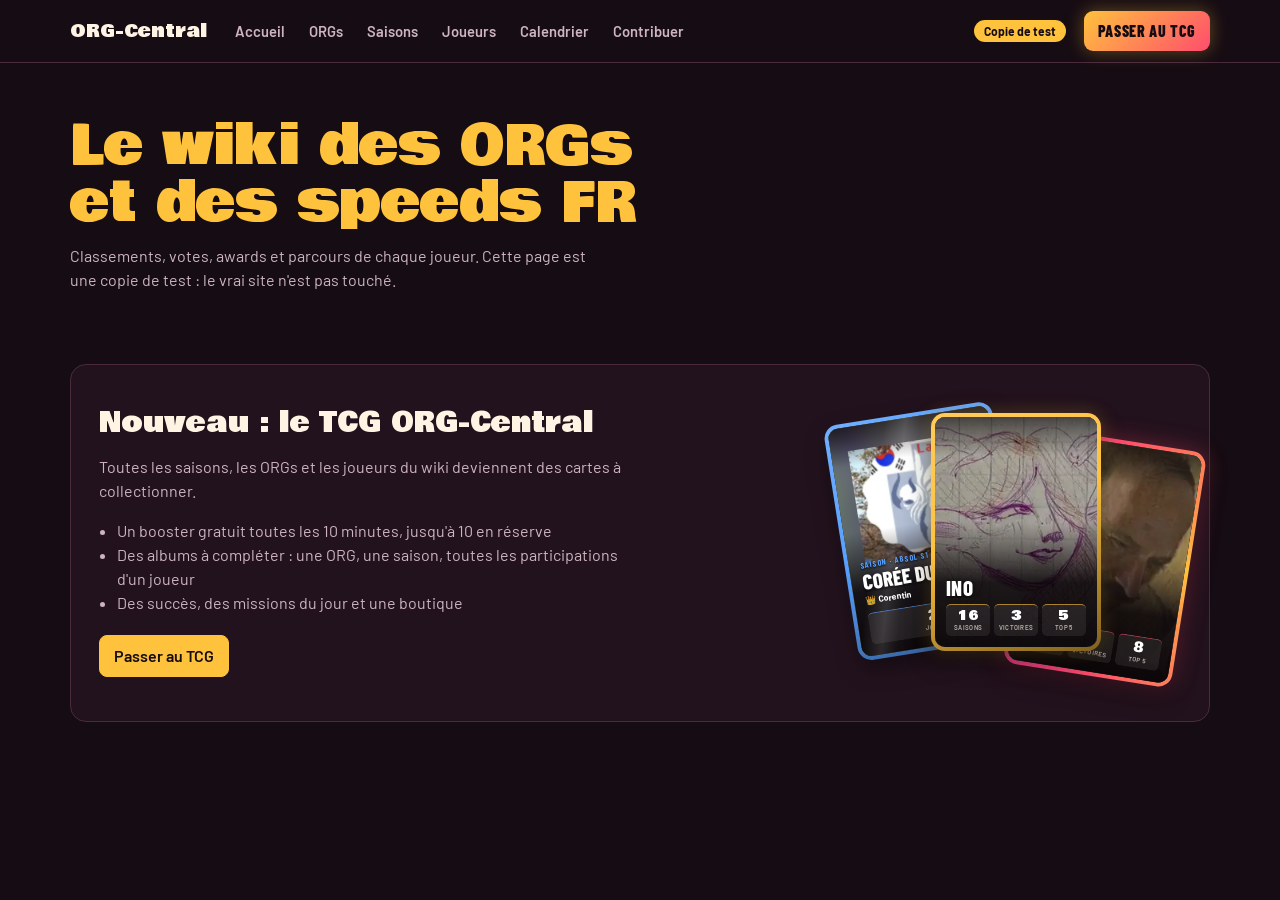
==== tcg-files/index.html @ 741ddbd1 "TCG : sauvegarde fusionnée entre onglets et appareils (plus de cartes perdues quand deux onglets s'é" ====
<!DOCTYPE html>
<html lang="fr">
<head>
<meta charset="utf-8">
<meta name="viewport" content="width=device-width, initial-scale=1">
<title>ORG-Central TCG</title>
<link rel="preconnect" href="https://fonts.googleapis.com">
<link rel="preconnect" href="https://fonts.gstatic.com" crossorigin>
<link href="https://fonts.googleapis.com/css2?family=Bowlby+One&family=Barlow:wght@400;500;600;700&family=Barlow+Condensed:wght@600;700;800&family=Unbounded:wght@600;700;800&family=Figtree:wght@400;500;600;700&family=JetBrains+Mono:wght@500;700&display=swap" rel="stylesheet">
<style>
/* Deux mondes : le site (aubergine, sobre) puis le TCG (nuit profonde, or). Cartes : l'illustration d'abord. */
:root{
  --bg:#160C13; --surface:#22121D; --surface-2:#2E1828; --ink:#FFF3E4; --muted:#CDB4C0; --line:#4B2A3E; --gold:#FFC23D; --pink:#FF4D6D;
  --font-display:"Bowlby One",Impact,"Arial Black",sans-serif;
  --font-body:"Barlow",system-ui,-apple-system,"Segoe UI",sans-serif;
  --font-cond:"Barlow Condensed","Arial Narrow",sans-serif;
  --r-C:#A79AA3; --r-PC:#5FCB86; --r-R:#57A0FF; --r-E:#B57CFF; --r-L:#FFC23D; --r-M:#FF4D6D; --r-S:#7FF3E1;
  color-scheme:dark;
}
*{box-sizing:border-box}
html,body{margin:0;background:var(--bg);color:var(--ink);font-family:var(--font-body);font-size:16px;line-height:1.5}
body.tcg{background:radial-gradient(1200px 600px at 50% -200px,#3a1530 0,transparent 70%),#0e070c}
a{color:var(--gold)}
button{font:inherit}
.btn{font-weight:600;color:var(--ink);background:var(--surface);border:1px solid var(--line);border-radius:8px;padding:8px 14px;cursor:pointer;display:inline-flex;align-items:center;gap:6px}
.btn:hover{border-color:var(--muted)}
.btn.primary{background:var(--gold);color:#160C13;border-color:var(--gold)}
.btn.primary:hover{filter:brightness(1.07)}
.btn:disabled{opacity:.45;cursor:not-allowed}
.btn:focus-visible,.tab:focus-visible,.card:focus-visible,input:focus-visible,select:focus-visible,.pack:focus-visible{outline:2px solid var(--gold);outline-offset:2px}
.wrap{max-width:1180px;margin:0 auto;padding:0 20px}
.muted{color:var(--muted)}
h1,h2,h3{text-wrap:balance}

/* ---------- Copie du site ---------- */
.sitebar{border-bottom:1px solid var(--line);background:var(--bg)}
.sitebar .wrap{display:flex;align-items:center;gap:18px;height:62px}
.brand{font-family:var(--font-display);font-size:1.1rem;color:var(--ink);text-decoration:none}
.sitenav{display:flex;gap:4px;flex-wrap:wrap}
.sitenav span{font-weight:600;font-size:.92rem;color:var(--muted);padding:6px 10px;border-radius:7px}
.copytag{margin-left:auto;font-size:.75rem;font-weight:700;color:#160C13;background:var(--gold);border-radius:999px;padding:2px 10px;white-space:nowrap}
.gotcg{background:linear-gradient(135deg,#FFC23D,#FF4D6D);color:#160C13;border:0;font-weight:800;border-radius:9px;padding:8px 14px;cursor:pointer;font-family:var(--font-cond);font-size:1rem;letter-spacing:.04em;text-transform:uppercase;box-shadow:0 0 18px rgba(255,194,61,.35)}
.sitehero{padding:56px 0 40px}
.sitehero h1{font-family:var(--font-display);font-weight:400;font-size:clamp(2rem,5vw,3.4rem);line-height:1.04;margin:0 0 12px;color:var(--gold)}
.sitehero p{max-width:60ch;color:var(--muted);margin:0 0 22px}
.teaser{display:grid;grid-template-columns:minmax(0,1.1fr) minmax(0,1fr);gap:32px;align-items:center;margin:10px 0 60px;padding:28px;border-radius:16px;background:var(--surface);border:1px solid var(--line)}
.teaser h2{font-family:var(--font-display);font-weight:400;font-size:1.7rem;line-height:1.1;margin:0 0 10px}
.teaser ul{margin:0 0 20px;padding-left:18px;color:var(--muted)}
.fan{position:relative;height:300px}
.fan .card{position:absolute;width:170px;top:10px;left:50%}
@media (max-width:760px){.teaser{grid-template-columns:1fr}.sitenav{display:none}.fan{height:260px}}

/* ---------- TCG ---------- */
.tbar{position:sticky;top:0;z-index:10;background:rgba(14,7,12,.92);backdrop-filter:blur(8px);border-bottom:1px solid rgba(255,194,61,.18)}
.tbar .wrap{display:flex;align-items:center;gap:14px;height:62px}
.tlogo{font-family:var(--font-display);font-size:1.05rem;color:var(--ink);white-space:nowrap}
.tlogo b{color:var(--gold);font-weight:400}
.tabs{display:flex;gap:2px;overflow-x:auto;scrollbar-width:none}
.tab{all:unset;cursor:pointer;font-weight:600;font-size:.92rem;color:var(--muted);padding:7px 11px;border-radius:7px;white-space:nowrap}
.tab[aria-current="page"]{color:var(--ink);background:rgba(255,255,255,.07)}
.wallet{margin-left:auto;display:flex;align-items:center;gap:10px;white-space:nowrap}
.pill{display:inline-flex;align-items:center;gap:6px;padding:5px 11px;border-radius:999px;background:rgba(255,255,255,.06);border:1px solid rgba(255,255,255,.1);font-weight:700;font-variant-numeric:tabular-nums;font-size:.92rem}
.shell{display:inline-block;width:14px;height:14px;border-radius:50% 50% 45% 45%;background:radial-gradient(circle at 35% 30%,#fff7d6,#FFC23D 55%,#b8791a);box-shadow:0 0 6px rgba(255,194,61,.5)}
.back{font-size:.85rem}
@media (max-width:820px){.tbar .wrap{flex-wrap:wrap;height:auto;padding-top:10px;padding-bottom:8px}.tabs{order:3;width:100%}}
main{padding:26px 0 70px}
.view[hidden]{display:none}
.h{font-family:var(--font-display);font-weight:400;font-size:clamp(1.6rem,3.6vw,2.3rem);line-height:1.08;margin:0 0 6px}
.lede{color:var(--muted);max-width:66ch;margin:0 0 22px}
.panel{background:rgba(255,255,255,.035);border:1px solid rgba(255,255,255,.08);border-radius:14px;padding:18px}
.toast{position:fixed;left:50%;bottom:22px;transform:translateX(-50%);z-index:50;display:flex;flex-direction:column;gap:8px;align-items:center;pointer-events:none}
.toast div{background:#22121D;border:1px solid var(--gold);color:var(--ink);padding:10px 16px;border-radius:10px;font-weight:600;box-shadow:0 10px 30px rgba(0,0,0,.5);animation:tin .25s ease-out}
@keyframes tin{from{transform:translateY(10px);opacity:0}}
.note{font-size:.85rem;color:var(--muted)}

/* Boosters */
.bgrid{display:grid;grid-template-columns:minmax(0,1.2fr) minmax(0,1fr);gap:22px;align-items:start}
.bgrid.opening{grid-template-columns:1fr}.bgrid.opening .side{display:none}
@media (max-width:860px){.bgrid{grid-template-columns:1fr}}
.stage{display:flex;flex-direction:column;align-items:center;gap:16px;padding:26px 18px;min-height:420px;justify-content:center}
.pack{all:unset;cursor:pointer;position:relative;width:200px;aspect-ratio:5/7.4;border-radius:14px;
  background:linear-gradient(160deg,#3a1630,#1b0b16 60%),#1b0b16;box-shadow:0 0 0 2px rgba(255,194,61,.55) inset,0 20px 40px rgba(0,0,0,.55),0 0 40px rgba(255,194,61,.12);
  display:flex;flex-direction:column;align-items:center;justify-content:center;gap:10px;transition:transform .2s}
.pack:hover{transform:translateY(-4px) rotate(-1deg)}
.pack.gold{background:linear-gradient(160deg,#ffe28a,#c98a1b 55%,#7a4b09);box-shadow:0 0 0 2px #fff3c4 inset,0 20px 40px rgba(0,0,0,.55),0 0 50px rgba(255,194,61,.45)}
.pack .pl{font-family:var(--font-display);font-size:1.35rem;line-height:1;color:var(--gold);text-align:center}
.pack.gold .pl{color:#2a1500}
.pack .ps{font-family:var(--font-cond);font-weight:700;letter-spacing:.12em;text-transform:uppercase;font-size:.8rem;color:var(--muted)}
.pack.gold .ps{color:#4a2a00}
.pack .seal{width:54px;height:54px;border-radius:50%;background:radial-gradient(circle at 35% 30%,#fff6cf,#FFC23D 50%,#a86b10);box-shadow:0 0 0 3px rgba(0,0,0,.25)}
.pack.tear{animation:tear .45s ease-in forwards}
@keyframes tear{to{transform:scale(1.15) rotate(4deg);opacity:0}}
.stock{display:flex;gap:6px;flex-wrap:wrap;justify-content:center}
.stock i{width:14px;height:20px;border-radius:3px;background:rgba(255,255,255,.08);border:1px solid rgba(255,255,255,.12)}
.stock i.on{background:linear-gradient(160deg,#FFC23D,#b97a14);border-color:#FFC23D}
.timer{font-variant-numeric:tabular-nums;color:var(--muted);font-size:.92rem}
.reveal{display:grid;grid-template-columns:repeat(5,minmax(0,1fr));gap:14px;width:100%;max-width:1000px}
@media (max-width:700px){.reveal{grid-template-columns:repeat(3,minmax(0,1fr))}}
.slot{perspective:1000px;position:relative}
.flip{position:relative;transform-style:preserve-3d;transition:transform .55s cubic-bezier(.2,.7,.2,1);cursor:pointer}
.flip.open{transform:rotateY(180deg)}
.flip .face{backface-visibility:hidden;-webkit-backface-visibility:hidden}
.flip .back-f{position:absolute;inset:0;border-radius:14px;background:repeating-linear-gradient(45deg,#2a1222 0 10px,#22101c 10px 20px);box-shadow:0 0 0 3px rgba(255,194,61,.5) inset;display:grid;place-items:center;font-family:var(--font-display);color:var(--gold);font-size:1.4rem}
.flip .back-f.glow-E{box-shadow:0 0 0 3px #B57CFF inset,0 0 26px #B57CFF}
.flip .back-f.glow-L{box-shadow:0 0 0 3px #FFC23D inset,0 0 30px #FFC23D}
.flip .back-f.glow-M,.flip .back-f.glow-S{box-shadow:0 0 0 3px #FF4D6D inset,0 0 36px #FF4D6D,0 0 70px #FFC23D}
.flip .front{transform:rotateY(180deg)}
.badge{position:absolute;z-index:5;left:50%;top:-10px;transform:translateX(-50%);font-family:var(--font-cond);font-weight:800;font-size:.72rem;letter-spacing:.08em;text-transform:uppercase;padding:2px 8px;border-radius:999px;background:var(--gold);color:#160C13;opacity:0;transition:opacity .2s .4s}
.badge.dup{background:#3a2432;color:var(--muted)}
.flip.open + .badge{opacity:1}
.side{display:flex;flex-direction:column;gap:14px}
.mission{display:flex;align-items:center;gap:10px;padding:10px 0;border-top:1px solid rgba(255,255,255,.07)}
.mission:first-of-type{border-top:0}
.bar{flex:none;width:90px;height:7px;border-radius:99px;background:rgba(255,255,255,.08);overflow:hidden}
.bar b{display:block;height:100%;background:var(--gold)}
.mission .t{flex:1;min-width:0;font-size:.92rem}
.mission .r{font-size:.82rem;color:var(--muted);white-space:nowrap}
.mission.done .t{color:var(--muted);text-decoration:line-through}
.rates{width:100%;border-collapse:collapse;font-size:.88rem}
.rates td{padding:4px 0;border-top:1px solid rgba(255,255,255,.06)}
.rates td:last-child{text-align:right;font-variant-numeric:tabular-nums}
.dot{display:inline-block;width:9px;height:9px;border-radius:2px;transform:rotate(45deg);margin-right:8px}
.streak{display:grid;grid-template-columns:repeat(7,1fr);gap:6px;margin:10px 0}
.streak div{text-align:center;padding:6px 0;border-radius:8px;background:rgba(255,255,255,.05);font-size:.78rem;font-weight:700}
.streak div b{display:block;font-size:.95rem;color:var(--gold)}
.streak div.got{background:rgba(255,194,61,.16);box-shadow:0 0 0 1px rgba(255,194,61,.5) inset}

/* Collection */
.filters{display:flex;gap:10px;flex-wrap:wrap;align-items:center;margin:0 0 16px}
.filters input,.filters select{font:inherit;color:var(--ink);background:var(--surface);border:1px solid var(--line);border-radius:8px;padding:8px 12px}
.filters input{flex:1 1 220px;min-width:0}
.cgrid{display:grid;grid-template-columns:repeat(auto-fill,minmax(168px,1fr));gap:16px}
.cwrap{position:relative}
.cnt{position:absolute;z-index:5;right:8px;bottom:-9px;font-family:var(--font-cond);font-weight:800;font-size:.8rem;padding:1px 8px;border-radius:999px;background:#0e070c;border:1px solid rgba(255,255,255,.25)}
.card.missing{filter:grayscale(1) brightness(.32);}
.card.missing .btm{visibility:hidden}
.miss{position:absolute;z-index:5;inset:0;display:grid;place-items:center;font-family:var(--font-display);font-size:2.4rem;color:rgba(255,255,255,.25);pointer-events:none}
.missname{position:absolute;z-index:5;left:10px;right:10px;bottom:12px;font-family:var(--font-cond);font-weight:700;font-size:.85rem;color:rgba(255,255,255,.55);text-align:center;white-space:nowrap;overflow:hidden;text-overflow:ellipsis}
.prog{display:flex;align-items:center;gap:10px}
.prog .bar{width:auto;flex:1;height:8px}
.prog span{font-variant-numeric:tabular-nums;font-size:.85rem;color:var(--muted);white-space:nowrap}
.more{display:flex;justify-content:center;margin:22px 0 0}

/* Albums */
.alist{display:grid;grid-template-columns:repeat(auto-fill,minmax(260px,1fr));gap:12px}
.aitem{all:unset;cursor:pointer;display:flex;gap:12px;align-items:center;padding:12px;border-radius:12px;background:rgba(255,255,255,.035);border:1px solid rgba(255,255,255,.08)}
.aitem:hover{border-color:rgba(255,194,61,.45)}
.aitem.complete{border-color:rgba(255,194,61,.6);background:rgba(255,194,61,.07)}
.aimg{position:relative;flex:none;width:52px;height:52px;border-radius:10px;overflow:hidden;background:#000}
.aimg img,.aimg .ini{position:absolute;inset:0;width:100%;height:100%;object-fit:cover;padding:0;font-size:1rem}
.aimg img:not([src]){visibility:hidden}
.ainfo{flex:1;min-width:0}
.ainfo b{display:block;white-space:nowrap;overflow:hidden;text-overflow:ellipsis}
.seg{display:inline-flex;gap:2px;padding:3px;border-radius:9px;background:rgba(255,255,255,.05)}
.seg button{all:unset;cursor:pointer;padding:6px 12px;border-radius:7px;font-weight:600;font-size:.9rem;color:var(--muted)}
.seg button[aria-pressed="true"]{background:rgba(255,255,255,.1);color:var(--ink)}
.ahead{display:flex;gap:16px;align-items:center;flex-wrap:wrap;margin:0 0 18px}
.ahead .aimg{width:72px;height:72px}
.sect{font-family:var(--font-cond);font-weight:800;text-transform:uppercase;letter-spacing:.06em;font-size:1rem;margin:22px 0 10px;display:flex;align-items:center;gap:10px}
.sect span{color:var(--muted);font-weight:700}

/* Succès */
.ach{display:grid;grid-template-columns:repeat(auto-fill,minmax(250px,1fr));gap:12px}
.achi{display:flex;gap:12px;align-items:center;padding:14px;border-radius:12px;background:rgba(255,255,255,.035);border:1px solid rgba(255,255,255,.08)}
.achi.got{border-color:rgba(255,194,61,.55);background:rgba(255,194,61,.07)}
.medal{flex:none;width:40px;height:40px;border-radius:50%;display:grid;place-items:center;font-family:var(--font-display);font-size:.95rem;background:rgba(255,255,255,.07);color:var(--muted)}
.achi.got .medal{background:radial-gradient(circle at 35% 30%,#fff6cf,#FFC23D 55%,#a86b10);color:#3a2000}
.achi b{display:block}
.achi small{color:var(--muted)}

/* Boutique */
.shop{display:grid;grid-template-columns:repeat(auto-fill,minmax(230px,1fr));gap:14px}
.item{display:flex;flex-direction:column;gap:8px;padding:18px;border-radius:14px;background:rgba(255,255,255,.035);border:1px solid rgba(255,255,255,.08)}
.item h3{font-family:var(--font-display);font-weight:400;font-size:1.2rem;margin:0}
.item p{margin:0;color:var(--muted);font-size:.9rem;flex:1}
.item .price{display:flex;align-items:center;gap:6px;font-weight:800;font-variant-numeric:tabular-nums}

/* Classement */
.board{width:100%;border-collapse:collapse}
.board th,.board td{padding:10px 12px;text-align:left;border-top:1px solid rgba(255,255,255,.07)}
.board th{font-size:.76rem;text-transform:uppercase;letter-spacing:.06em;color:var(--muted)}
.board td.n{font-variant-numeric:tabular-nums;text-align:right}
.board th.n{text-align:right}
.board tr.me td{background:rgba(255,194,61,.07)}
.rk1{color:var(--gold);font-family:var(--font-display)}

/* Détail */
.dlg{position:fixed;inset:0;z-index:40;display:grid;place-items:center;padding:20px;background:rgba(8,4,7,.84);backdrop-filter:blur(3px)}
.dlg[hidden]{display:none}
.dbox{display:grid;grid-template-columns:minmax(230px,330px) minmax(0,320px);gap:26px;align-items:center;max-height:100%;overflow:auto}
.dbox .card{width:100%;cursor:default;transition:transform .12s ease-out}
.dinfo h2{font-family:var(--font-display);font-weight:400;font-size:1.5rem;line-height:1.1;margin:4px 0}
.dinfo .k{font-family:var(--font-cond);font-weight:700;text-transform:uppercase;letter-spacing:.08em;font-size:.86rem}
.dinfo dl{display:grid;grid-template-columns:auto 1fr;gap:4px 14px;margin:14px 0}
.dinfo dt{color:var(--muted)}.dinfo dd{margin:0;font-weight:600;font-variant-numeric:tabular-nums}
.dinfo .acts{display:flex;gap:8px;flex-wrap:wrap}
@media (max-width:640px){.dbox{grid-template-columns:1fr;justify-items:center}.dbox .card{max-width:250px}}

/*OV*/
/* Ouverture plein écran */
.ov{position:fixed;inset:0;z-index:45;background:radial-gradient(900px 600px at 50% 40%,#2a0f22,#07030a 70%);display:grid;place-items:center;padding:20px;overflow:auto}
.ov[hidden]{display:none}
.ov-in{width:100%;max-width:1100px;display:flex;flex-direction:column;align-items:center;gap:18px}
.ov-top{font-family:var(--font-cond);font-weight:800;letter-spacing:.14em;text-transform:uppercase;color:var(--gold)}
.ov-hint{color:var(--muted);font-size:.9rem;margin:0;min-height:1.4em}
/* ---------- Booster ---------- */
.bpack{--f1:#fff1b8;--f2:#f4c44f;--f3:#c98a1b;--f4:#7d4f0b;--ink2:#2a1600;--med:#1c1209;
  all:unset;cursor:pointer;position:relative;display:block;width:min(270px,62vw);aspect-ratio:5/8;transition:transform .25s}
.bpack.gold{--f1:#fdf7ff;--f2:#ffd1f0;--f3:#a8e8ff;--f4:#ffcf6b;--ink2:#2b1238}
.bpack.sceau{--f1:#ff8fae;--f2:#c2185b;--f3:#5a0d3a;--f4:#1d0414;--ink2:#FFD36B;--med:#14020c}
.bpack.prestige{--f1:#d6c8ff;--f2:#8b6cf0;--f3:#4b25a0;--f4:#1a0b3d;--ink2:#FFE7A3;--med:#0f0626}
.bpack.mini{--f1:#bff3e3;--f2:#4fc9a6;--f3:#1f7a63;--f4:#0b3329;--ink2:#062019;--med:#06251d}
.bpack[disabled]{filter:grayscale(.75) brightness(.55);cursor:not-allowed}
.bp-body,.bp-top{position:absolute;left:3%;right:3%}
.bp-body{top:12%;bottom:0;z-index:2;border-radius:3px 3px 12px 12px;overflow:hidden;
  background:linear-gradient(162deg,var(--f1) 0%,var(--f2) 32%,var(--f3) 72%,var(--f4) 100%);
  box-shadow:0 0 0 1px rgba(0,0,0,.35),inset 0 0 0 1px rgba(255,255,255,.35),inset 0 -30px 40px rgba(0,0,0,.18),0 26px 50px rgba(0,0,0,.55);
  display:flex;flex-direction:column;align-items:center;justify-content:center;gap:2%;padding:10% 8% 14%}
.foil{position:absolute;inset:0;pointer-events:none;
  background:radial-gradient(rgba(0,0,0,.16) 1px,transparent 1.5px) 0 0/7px 7px,
    linear-gradient(101deg,transparent 22%,rgba(255,255,255,.4) 22.4%,transparent 23.2%),
    linear-gradient(78deg,transparent 64%,rgba(0,0,0,.14) 64.3%,transparent 65.2%),
    linear-gradient(170deg,transparent 30%,rgba(255,255,255,.3) 30.3%,transparent 31%),
    linear-gradient(8deg,transparent 70%,rgba(0,0,0,.12) 70.3%,transparent 71%);
  mix-blend-mode:multiply;opacity:.8}
.bpack.gold .foil{background:radial-gradient(rgba(80,0,120,.14) 1px,transparent 1.5px) 0 0/7px 7px,linear-gradient(115deg,rgba(255,0,170,.25),rgba(0,255,230,.25),rgba(255,230,0,.25),rgba(120,80,255,.25));mix-blend-mode:normal}
.sheen{position:absolute;inset:-30%;pointer-events:none;background:linear-gradient(105deg,transparent 42%,rgba(255,255,255,.45) 50%,transparent 58%);transform:translateX(-60%);transition:transform .9s cubic-bezier(.4,0,.2,1)}
.bpack:hover .sheen{transform:translateX(60%)}
@keyframes psheen{0%,45%{transform:translateX(-60%)}100%{transform:translateX(60%)}}
.emb{position:relative;width:46%;aspect-ratio:1;border-radius:50%;display:grid;place-items:center;margin-bottom:6%;
  background:radial-gradient(circle at 40% 35%,color-mix(in srgb,var(--med) 70%,#5a3a10),var(--med));
  box-shadow:0 0 0 4px var(--f1),0 0 0 6px var(--f4),0 8px 18px rgba(0,0,0,.45);color:#FFC23D}
.emb svg{width:42%;height:auto;filter:drop-shadow(0 2px 0 rgba(0,0,0,.4))}
.bt{position:relative;font-family:var(--font-display);font-size:clamp(1rem,5.4vw,1.55rem);line-height:1;color:var(--ink2);text-align:center}
.bs{position:relative;font-family:var(--font-cond);font-weight:800;letter-spacing:.22em;text-transform:uppercase;font-size:clamp(.72rem,3.6vw,.95rem);color:var(--ink2);opacity:.8}
.bn{position:relative;margin-top:7%;font-family:var(--font-cond);font-weight:800;letter-spacing:.06em;font-size:.82rem;padding:3px 12px;border-radius:999px;background:rgba(20,10,4,.82);color:#fff3e4}
.bp-top{top:0;height:13%;z-index:3;border-radius:12px 12px 0 0;overflow:hidden;
  background:linear-gradient(162deg,var(--f1),var(--f2) 60%,var(--f3));box-shadow:inset 0 0 0 1px rgba(255,255,255,.35),0 0 0 1px rgba(0,0,0,.35);
  -webkit-mask:linear-gradient(#000,#000) top/100% 82% no-repeat,conic-gradient(from -45deg at 50% 100%,#000 90deg,transparent 0) bottom/9px 18% repeat-x;
          mask:linear-gradient(#000,#000) top/100% 82% no-repeat,conic-gradient(from -45deg at 50% 100%,#000 90deg,transparent 0) bottom/9px 18% repeat-x}
.crimp{position:absolute;left:0;right:0;top:0;height:30%;background:repeating-linear-gradient(90deg,rgba(255,255,255,.35) 0 2px,rgba(0,0,0,.2) 2px 4px);opacity:.75}
.crimp.b{top:auto;bottom:0;height:6%}
.bp-brand{position:absolute;left:0;right:0;top:34%;display:flex;align-items:center;justify-content:center;gap:6px;color:var(--ink2);opacity:.75}
.bp-brand svg{width:9px}.bp-brand b{font-family:var(--font-display);font-weight:400;font-size:.62rem;letter-spacing:.32em}
.bp-cut{position:absolute;left:3%;right:3%;top:12%;height:2px;z-index:5;pointer-events:none;background:linear-gradient(90deg,#fff,#fff8d6);box-shadow:0 0 8px #fff,0 0 18px rgba(255,236,170,.9);transform:scaleX(var(--cut,0));transform-origin:left;opacity:calc(var(--cut,0)*10)}
.bpack.sm{width:96px}.bpack.sm .bn,.bpack.sm .bs,.bpack.sm .bp-brand{display:none}.bpack.sm .bt{font-size:.68rem}.bpack.sm .emb{box-shadow:0 0 0 2px var(--f1),0 0 0 3px var(--f4)}
.bpack:not([disabled]):hover .bp-body{filter:brightness(1.05)}

@keyframes idle{50%{transform:translateY(-8px)}}
/* ouverture */
.ov-packzone{position:relative;display:grid;place-items:center;min-height:min(64vh,520px)}
.bpack.cutting .bp-cut{--cut:1;transition:transform .28s ease-in}
.bpack.torn .bp-cut{opacity:0;transition:opacity .2s}
.bpack.torn .bp-top{transition:transform .55s cubic-bezier(.3,.6,.3,1),opacity .45s .1s;transform:translate(38%,-95%) rotate(11deg);opacity:0}
.bpack.gone{transition:transform .35s cubic-bezier(.4,0,.2,1),opacity .3s;transform:scale(.97);opacity:0}
.shards{position:absolute;left:50%;top:calc(50% - min(64vh,520px)/2 + 10%);width:0;height:0;pointer-events:none;z-index:6}
.shards i{position:absolute;left:0;top:0;clip-path:polygon(50% 0,100% 100%,0 80%);animation:shard .9s cubic-bezier(.2,.7,.3,1) forwards;opacity:0}

/* ouverture selon la rareté */
#dim{position:fixed;inset:0;background:#000;opacity:0;pointer-events:none;transition:opacity .5s ease;z-index:0}
.ov.dark #dim{opacity:.45}.ov.dark2 #dim{opacity:.82;transition-duration:.9s}
#dim~.ov-in,.ov-in{position:relative;z-index:1}
#boom{position:fixed;inset:0;pointer-events:none;z-index:2;opacity:0;background:radial-gradient(circle at 50% 38%,#fff 0,color-mix(in srgb,var(--bc,#fff) 85%,#fff) 14%,color-mix(in srgb,var(--bc,#fff) 45%,transparent) 38%,transparent 70%)}
#boom.rainbow{background:radial-gradient(circle at 50% 38%,#fff 0,rgba(255,255,255,.8) 12%,transparent 50%),radial-gradient(circle at 50% 38%,transparent 20%,#05030a 72%),conic-gradient(from 0deg at 50% 38%,#7ff3e1,#b57cff,#ff8ad8,#ffd36b,#7ff3e1)}
#boom.go{animation:boom 1s cubic-bezier(.15,.7,.25,1)}
@keyframes boom{0%{opacity:0}8%{opacity:.95}100%{opacity:0}}
.pfx{position:absolute;left:50%;top:50%;width:min(270px,62vw);aspect-ratio:5/8;transform:translate(-50%,-50%);pointer-events:none;z-index:4}
.pfx .shards{left:50%;top:12%}
.pfx i{position:absolute;display:block}
.slit{left:3%;right:3%;top:12%;height:3px;margin-top:-1px;border-radius:2px;background:#fff;box-shadow:0 0 6px #fff,0 0 16px var(--bc),0 0 34px var(--bc);opacity:0;transform:scaleX(.2)}
.lit .slit{opacity:1;transform:scaleX(1);transition:transform .35s cubic-bezier(.2,.7,.2,1),opacity .15s}
.beam{left:-35%;right:-35%;bottom:88%;height:130%;transform-origin:50% 100%;transform:scaleY(0);opacity:0;mix-blend-mode:screen;filter:blur(9px)}
.beam::before{content:"";position:absolute;inset:0;clip-path:polygon(25% 100%,75% 100%,96% 0,4% 0);
  background:linear-gradient(to top,color-mix(in srgb,var(--bc) 70%,#fff),color-mix(in srgb,var(--bc) 45%,transparent) 30%,transparent 80%)}
.lv6 .beam::before{background:linear-gradient(to top,#fff,rgba(255,255,255,.4) 25%,transparent 85%),linear-gradient(90deg,#7ff3e1,#b57cff,#ff8ad8,#ffd36b,#7ff3e1)}
.lit .beam{transform:scaleY(.35);opacity:.55;transition:transform .45s cubic-bezier(.2,.7,.2,1),opacity .3s}
.charge .beam{transform:scaleY(.75);opacity:.8;transition:transform 1.2s cubic-bezier(.3,.6,.3,1),opacity .6s}
.flare .beam{animation:flare .38s cubic-bezier(.2,.7,.2,1)}
@keyframes flare{0%{opacity:1;filter:blur(3px) brightness(1.8)}100%{opacity:.8}}
.boom .beam{transform:scaleY(1.25);opacity:0;transition:transform .5s cubic-bezier(.15,.7,.2,1),opacity .55s .1s}
.halo{inset:-25%;border-radius:50%;background:radial-gradient(closest-side,color-mix(in srgb,var(--bc) 55%,transparent),transparent);opacity:0}
.charge .halo{opacity:.55;transition:opacity 1s}
.boom .halo{opacity:0;transition:opacity .4s}
.prays{left:50%;top:12%;width:220vmax;height:220vmax;margin:-110vmax 0 0 -110vmax;opacity:0;transform:scale(.2);
  background:repeating-conic-gradient(from 0deg,color-mix(in srgb,var(--bc) 60%,transparent) 0 4deg,transparent 4deg 15deg);
  -webkit-mask:radial-gradient(closest-side,#000 0,rgba(0,0,0,.6) 18%,transparent 48%);mask:radial-gradient(closest-side,#000 0,rgba(0,0,0,.6) 18%,transparent 48%)}
.lv6 .prays{background:repeating-conic-gradient(from 0deg,#7ff3e1 0 3deg,transparent 3deg 9deg,#ff8ad8 9deg 12deg,transparent 12deg 18deg,#ffd36b 18deg 21deg,transparent 21deg 27deg)}
.lv4.boom .prays,.lv5.boom .prays,.lv6.boom .prays{animation:prays 1.3s cubic-bezier(.15,.7,.25,1)}
@keyframes prays{0%{opacity:0;transform:scale(.2) rotate(0)}12%{opacity:.85}100%{opacity:0;transform:scale(1.1) rotate(14deg)}}
.bpack.trem{animation:trem .09s linear infinite}
.bpack.trem2{animation:trem2 .07s linear infinite}
@keyframes trem{0%,100%{transform:translate(0,0)}25%{transform:translate(1px,-1px) rotate(.25deg)}75%{transform:translate(-1px,1px) rotate(-.25deg)}}
@keyframes trem2{0%,100%{transform:translate(0,0)}25%{transform:translate(2.5px,-1.5px) rotate(.6deg)}75%{transform:translate(-2.5px,1.5px) rotate(-.6deg)}}
.bpack.thump .bp-body{animation:thump .3s cubic-bezier(.2,.7,.2,1)}
@keyframes thump{0%{filter:brightness(1)}20%{filter:brightness(1.6) saturate(1.3)}100%{filter:brightness(1)}}
.ov-packzone .bpack.gone{transition:transform .28s cubic-bezier(.4,0,.2,1),opacity .22s;transform:scale(1.04);opacity:0}
.ov-in.quake{animation:quake .45s cubic-bezier(.3,.6,.3,1)}
@keyframes quake{0%{transform:translate(0,0)}15%{transform:translate(-7px,4px)}30%{transform:translate(6px,-4px)}45%{transform:translate(-4px,2px)}60%{transform:translate(3px,-2px)}80%{transform:translate(-1px,1px)}100%{transform:none}}
@media (prefers-reduced-motion:reduce){.bpack.trem,.bpack.trem2,.ov-in.quake,#boom.go,.prays{animation:none!important}}
@keyframes shard{0%{opacity:1;transform:translate(0,0) rotate(0)}100%{opacity:0;transform:translate(var(--dx),var(--dy)) rotate(var(--rot))}}
/* dos de carte */
.cback{position:relative;aspect-ratio:5/7;border-radius:14px;overflow:hidden;
  background:radial-gradient(circle at 50% 42%,#3a2410 0,#1b120a 60%,#0f0a06 100%);box-shadow:0 0 0 1px #6b4a1a,inset 0 0 0 7px #120c07,inset 0 0 0 8px #c99a3c,0 22px 44px rgba(0,0,0,.55)}
.cback::before{content:"";position:absolute;inset:12px;border:1px solid rgba(201,154,60,.65);border-radius:6px;
  background:conic-gradient(from 45deg at 50% 50%,rgba(201,154,60,.16) 0 25%,transparent 0 50%,rgba(201,154,60,.16) 0 75%,transparent 0) 0 0/16px 16px}
.cback .d{position:absolute;width:12px;height:12px;transform:rotate(45deg);background:linear-gradient(135deg,#fff3c4,#c99a3c);box-shadow:0 0 0 2px #120c07}
.cback .tl{left:7px;top:7px}.cback .tr{right:7px;top:7px}.cback .bl{left:7px;bottom:7px}.cback .br{right:7px;bottom:7px}
.cb-med{position:absolute;left:50%;top:40%;width:42%;aspect-ratio:1;transform:translate(-50%,-50%);border-radius:50%;display:grid;place-items:center;color:#2a1600;
  background:radial-gradient(circle at 38% 32%,#fff3c4,#f2c14e 45%,#a8701a);box-shadow:0 0 0 4px #1b120a,0 0 0 6px #c99a3c,0 0 0 9px #1b120a,0 0 0 10px rgba(201,154,60,.6)}
.cb-med svg{width:38%}
.cb-band{position:absolute;left:12px;right:12px;bottom:15%;display:flex;flex-direction:column;align-items:center;gap:2px;padding:8px 0;background:#120c07;border-top:1px solid rgba(201,154,60,.6);border-bottom:1px solid rgba(201,154,60,.6)}
.cb-band b{font-family:var(--font-display);font-weight:400;letter-spacing:.3em;color:#f2c14e;font-size:clamp(.7rem,2.4vw,1rem)}
.cb-band small{font-family:var(--font-cond);font-weight:700;letter-spacing:.3em;text-transform:uppercase;color:rgba(242,193,78,.7);font-size:.62rem}
.cback.glow.g-C{box-shadow:0 0 0 1px #6b4a1a,inset 0 0 0 7px #120c07,inset 0 0 0 8px #c99a3c,0 0 22px rgba(200,190,198,.55)}
.cback.glow.g-PC{box-shadow:0 0 0 1px #6b4a1a,inset 0 0 0 7px #120c07,inset 0 0 0 8px #c99a3c,0 0 28px rgba(95,203,134,.75)}
.cback.glow.g-R{box-shadow:0 0 0 1px #6b4a1a,inset 0 0 0 7px #120c07,inset 0 0 0 8px #c99a3c,0 0 32px rgba(87,160,255,.85)}
.cback.glow.g-S{box-shadow:0 0 0 1px #6b4a1a,inset 0 0 0 7px #120c07,inset 0 0 0 8px #c99a3c,-14px 0 40px #7ff3e1,14px 0 40px #ff8ad8,0 -10px 40px #b57cff,0 10px 40px #ffd36b!important}
.cback.glow.g-E{box-shadow:0 0 0 1px #6b4a1a,inset 0 0 0 7px #120c07,inset 0 0 0 8px #c99a3c,0 0 36px #B57CFF}
.cback.glow.g-L{box-shadow:0 0 0 1px #6b4a1a,inset 0 0 0 7px #120c07,inset 0 0 0 8px #c99a3c,0 0 44px #FFC23D}
.cback.glow.g-M,.cback.glow.g-S{box-shadow:0 0 0 1px #6b4a1a,inset 0 0 0 7px #120c07,inset 0 0 0 8px #c99a3c,0 0 40px #FF4D6D,0 0 80px #FFC23D;animation:gpulse 1.2s ease-in-out infinite}
@keyframes gpulse{50%{filter:brightness(1.25)}}
/* pile */
.rstack{position:relative;width:min(300px,68vw);aspect-ratio:5/7;margin:22px 0 6px;touch-action:pan-y}
.rs-under{position:absolute;inset:0;transform:translate(calc(var(--k)*6px),calc(var(--k)*-6px)) rotate(calc(var(--k)*1.4deg))}
.rs-under .cback{box-shadow:0 0 0 1px #6b4a1a,inset 0 0 0 7px #120c07,inset 0 0 0 8px #c99a3c,0 6px 16px rgba(0,0,0,.4)}
.rstack.adv .rs-under{animation:stk .3s cubic-bezier(.2,.75,.25,1)}
@keyframes stk{from{transform:translate(calc((var(--k) + 1)*6px),calc((var(--k) + 1)*-6px)) rotate(calc((var(--k) + 1)*1.4deg))}}
.rstack.adv .rs-top{animation:stk0 .3s cubic-bezier(.2,.75,.25,1)}
@keyframes stk0{from{transform:translate(6px,-6px) rotate(1.4deg)}}
.rstack.enter{animation:enter .4s cubic-bezier(.2,.75,.25,1)}
@keyframes enter{from{opacity:0;transform:translateY(24px) scale(.96)}}
.rs-top{position:absolute;inset:0;perspective:1400px;cursor:grab;touch-action:none;user-select:none;-webkit-user-select:none}
.rs-top:active{cursor:grabbing}
.rs-top img{-webkit-user-drag:none;user-select:none;pointer-events:none}
.rs-flip{position:relative;width:100%;height:100%;transform-style:preserve-3d}
.rs-flip{transition:transform .6s cubic-bezier(.55,0,.25,1)}
.rs-top.open .rs-flip{transform:rotateY(180deg);animation:lift .6s cubic-bezier(.45,0,.55,1)}
@keyframes lift{50%{scale:1.035}}
.rs-top.open.burst .rs-flip{animation:none;transition:none;transform:rotateY(180deg)}
@keyframes flip{0%{transform:rotateY(0) scale(1)}50%{transform:rotateY(96deg) scale(1.05) translateY(-6px)}100%{transform:rotateY(180deg) scale(1)}}
.rs-back,.rs-face{position:absolute;inset:0;backface-visibility:hidden;-webkit-backface-visibility:hidden}
.rs-face{transform:rotateY(180deg);border-radius:14px}
.rs-face .card{box-shadow:0 18px 40px rgba(0,0,0,.55)}
.rs-face .badge{opacity:0;transition:opacity .2s}
.rs-top.shown .rs-face .badge{opacity:1}
.shine{position:absolute;inset:0;z-index:7;border-radius:14px;overflow:hidden;pointer-events:none}
.shine::after{content:"";position:absolute;inset:-10% -60%;background:linear-gradient(100deg,transparent 40%,rgba(255,255,255,.55) 50%,transparent 60%);transform:translateX(-100%);opacity:0}
.rs-top.shine-on .shine::after{animation:shine .85s cubic-bezier(.4,0,.2,1) forwards}
@keyframes shine{0%{transform:translateX(-90%);opacity:1}100%{transform:translateX(90%);opacity:1}}
.flash{position:absolute;inset:-60%;z-index:-1;border-radius:50%;pointer-events:none;background:radial-gradient(closest-side,var(--fc,#fff),transparent);opacity:0}
.flash.go{animation:flash 1.1s cubic-bezier(.2,.7,.2,1)}
@keyframes flash{0%{opacity:0;transform:scale(.6)}25%{opacity:.55}100%{opacity:0;transform:scale(1.15)}}
.cback.glow{animation:none!important}
.dots{display:flex;gap:7px;justify-content:center;min-height:28px}
.dots i{width:22px;height:28px;border-radius:5px;background:#1b1320;border:1px solid rgba(255,255,255,.14);transition:background .3s,border-color .3s,box-shadow .3s}
.dots i.on{background:var(--c,#888);border-color:var(--c,#888);box-shadow:0 0 10px var(--c,transparent)}
.keys{margin:0;font-family:ui-monospace,Menlo,monospace;font-size:.8rem;color:rgba(205,180,192,.55)}
/* fin */
.end-h{font-family:var(--font-display);font-size:clamp(1.6rem,4vw,2.4rem);line-height:1}
.end-s{padding:6px 14px;border-radius:999px;background:rgba(255,255,255,.06);color:var(--muted);font-size:.95rem}
.fan2{display:flex;justify-content:center;align-items:flex-start;padding:46px 0 10px;width:100%}
.fan2 .fc{position:relative;width:min(200px,19vw);margin:0 -10px;transform:rotate(calc(var(--d)*5deg)) translateY(calc(var(--ad)*14px));animation:deal .45s cubic-bezier(.2,.75,.25,1) backwards;animation-delay:calc(var(--ad)*60ms)}
.fan2 .fc.best{z-index:3;transform:translateY(-8px) scale(1.06)}
@keyframes deal{from{opacity:0;transform:translateY(30px) rotate(0) scale(.94)}}
.besttag{position:absolute;z-index:6;left:50%;top:-40px;transform:translateX(-50%);white-space:nowrap;font-weight:700;font-size:.78rem;padding:2px 10px;border-radius:999px;background:rgba(14,7,12,.85);border:1px solid var(--gold);color:var(--gold)}
.seg.big button{padding:8px 18px;font-weight:800}
.seg.big button[aria-pressed="true"]{background:var(--gold);color:#160C13}
.seg button:disabled{opacity:.35;cursor:not-allowed}
.btn.big{padding:12px 22px;border-radius:14px;font-size:1.05rem;gap:12px}
.btn.big b{font-family:var(--font-display);font-weight:400}
.btn.big span{font-family:ui-monospace,Menlo,monospace;font-size:.82rem;opacity:.75;border-left:1px solid rgba(0,0,0,.25);padding-left:12px}
@media (max-width:640px){.fan2 .fc{width:30vw;margin:0 -16px}}
@media (prefers-reduced-motion:reduce){.sheen,#open-free,.cback.glow,.fan2 .fc{animation:none}}
.specials{display:flex;gap:16px;align-items:flex-end}
.spk{display:flex;flex-direction:column;align-items:center;gap:4px;font-weight:800;font-variant-numeric:tabular-nums}
.testmode{display:flex;align-items:center;gap:8px;font-size:.9rem;padding:8px 12px;border-radius:10px;border:1px dashed rgba(255,194,61,.45)}
.testmode small{color:var(--muted)}
@media (prefers-reduced-motion:reduce){.sheen,.emb .ring,#open-free{animation:none}}
.ov-stage{cursor:pointer;display:grid;place-items:center;min-height:min(62vh,520px);width:100%}
.ov-card{position:relative;width:min(300px,70vw);animation:cin .55s cubic-bezier(.2,.8,.2,1)}
.ov-card.big{width:min(340px,76vw)}
@keyframes cin{from{transform:translateY(40px) rotateY(90deg) scale(.85);opacity:0}}
.ov-card.r-R .card{box-shadow:0 0 40px rgba(87,160,255,.35)}
.ov-stage.burst .ov-card{animation:cin .7s cubic-bezier(.2,.8,.2,1)}
@keyframes pulse{50%{filter:brightness(1.12)}}
.badge.on{opacity:1;transition:none;top:-12px}
.ov-ctl{display:flex;gap:10px;flex-wrap:wrap;justify-content:center;align-items:center}
.ov-count{font-variant-numeric:tabular-nums;color:var(--muted);font-weight:700;margin-right:6px}
.ov-sum{display:grid;grid-template-columns:repeat(auto-fill,minmax(150px,1fr));gap:16px;width:100%;max-height:68vh;overflow:auto;padding:14px 4px}
/* Révélation façon FUT */
.wo{--c:var(--r-E);position:relative;width:100%;min-height:min(70vh,560px);display:grid;place-items:center;cursor:pointer;overflow:visible}
.wo.r-L{--c:var(--r-L)}.wo.r-M{--c:var(--r-M)}.wo.r-S{--c:var(--r-S)}
.rays{position:absolute;inset:-100vmax;background:repeating-conic-gradient(from 0deg,color-mix(in srgb,var(--c) 55%,transparent) 0 6deg,transparent 6deg 18deg);animation:rot 9s linear infinite;opacity:.45;-webkit-mask:radial-gradient(circle,#000 0,transparent 22%);mask:radial-gradient(circle,#000 0,transparent 22%);pointer-events:none}
.wo.r-S .rays{background:repeating-conic-gradient(from 0deg,#7ff3e1 0 5deg,transparent 5deg 15deg,#ff8ad8 15deg 20deg,transparent 20deg 30deg,#ffd36b 30deg 35deg,transparent 35deg 45deg)}
@keyframes rot{to{transform:rotate(360deg)}}
.wo::before{content:"";position:absolute;inset:0;background:radial-gradient(circle at 50% 50%,color-mix(in srgb,var(--c) 30%,transparent),transparent 55%)}
.wo-lines{position:relative;z-index:2;display:flex;flex-direction:column;align-items:center;gap:10px;text-align:center}
.wo-l{font-family:var(--font-display);font-size:clamp(1.5rem,4.6vw,2.6rem);line-height:1.05;color:#fff;text-shadow:0 0 24px var(--c);animation:lin .5s cubic-bezier(.2,.8,.2,1)}
.wo-r{margin-top:10px;font-family:var(--font-cond);font-weight:800;letter-spacing:.3em;text-transform:uppercase;font-size:1.1rem;color:var(--c);animation:lin .5s ease-out}
@keyframes lin{from{transform:translateY(18px) scale(.9);opacity:0;filter:blur(6px)}}
.wo .ov-hint{position:absolute;bottom:14px;z-index:2}
.specials{display:flex;gap:12px}
.mini-pack{width:110px!important}
.mini-pack .pl{font-size:.95rem}.mini-pack .seal{width:30px;height:30px}
.pack.sceau{background:linear-gradient(160deg,#ff6b8a,#7a1d6b 55%,#2a0a2a);box-shadow:0 0 0 2px #FFC23D inset,0 10px 30px rgba(0,0,0,.5),0 0 30px rgba(255,77,109,.35)}
@media (prefers-reduced-motion:reduce){.bpack:not(.torn),.rays,.ov-stage.burst .ov-card{animation:none}}

/* ---------- Carte : l'illustration occupe toute la carte, le texte passe dessus ---------- */
.card{--c:var(--r-C);position:relative;aspect-ratio:5/7;border-radius:14px;padding:4px;cursor:pointer;container-type:inline-size;user-select:none;
  background:linear-gradient(155deg,color-mix(in srgb,var(--c) 85%,#fff),var(--c) 45%,color-mix(in srgb,var(--c) 50%,#000));
  box-shadow:0 10px 22px rgba(0,0,0,.35)}
.card.r-PC{--c:var(--r-PC)}.card.r-R{--c:var(--r-R)}.card.r-E{--c:var(--r-E)}.card.r-L{--c:var(--r-L)}.card.r-M{--c:var(--r-M)}.card.r-S{--c:var(--r-S)}
.in{position:relative;height:100%;border-radius:10px;overflow:hidden;background:#0d070b;isolation:isolate}
.art{position:absolute;inset:0;z-index:0}
.art img,.art .ini{position:absolute;inset:0;width:100%;height:100%;object-fit:cover;display:block}
.art img:not([src]){visibility:hidden}
.art .ini{display:grid;place-items:center}
.ini{display:grid;place-items:center;padding-bottom:30%;font-family:var(--font-display);font-size:26cqw;color:rgba(255,255,255,.85);background:radial-gradient(120% 90% at 30% 20%,hsl(var(--h) 55% 42%),hsl(calc(var(--h) + 50) 55% 14%))}
.art.logo .bgx{filter:blur(16px) brightness(.5) saturate(1.3);transform:scale(1.25)}
.art.logo .fg{object-fit:contain;padding:15% 9% 56%}
.shade{position:absolute;inset:0;z-index:1;pointer-events:none;background:linear-gradient(180deg,rgba(10,5,8,.62) 0,rgba(10,5,8,0) 17%,rgba(10,5,8,0) 46%,rgba(10,5,8,.88) 72%,rgba(10,5,8,.97) 100%)}
.top{position:absolute;z-index:3;left:0;right:0;top:0;display:flex;align-items:center;gap:5px;padding:6% 7% 0}
.gem{flex:none;width:5.5cqw;height:5.5cqw;transform:rotate(45deg);border-radius:1.5px;background:var(--c);box-shadow:0 0 0 1px rgba(0,0,0,.55),0 0 8px var(--c)}
.rk{font-family:var(--font-cond);font-weight:700;font-size:5.2cqw;text-transform:uppercase;letter-spacing:.08em;color:#fff;text-shadow:0 1px 3px rgba(0,0,0,.8)}
.no{margin-left:auto;font-family:var(--font-cond);font-weight:700;font-size:4.6cqw;letter-spacing:.04em;color:rgba(255,255,255,.75);text-shadow:0 1px 3px rgba(0,0,0,.8)}
.place{position:absolute;z-index:3;right:6%;top:5%;font-family:var(--font-display);font-size:21cqw;line-height:1;color:#fff;-webkit-text-stroke:1.2px rgba(0,0,0,.55);text-shadow:0 3px 0 rgba(0,0,0,.45),0 0 14px rgba(0,0,0,.6)}
.place sup{font-size:.42em;vertical-align:.95em;margin-left:1px}
.place.p1{color:var(--gold)}.place.p2{color:#E3E6EE}.place.p3{color:#E09A62}.place.dq{color:#FF4D6D;font-size:15cqw}
.btm{position:absolute;z-index:3;left:0;right:0;bottom:0;padding:0 7% 7%}
.ty{font-family:var(--font-cond);font-weight:700;font-size:5cqw;text-transform:uppercase;letter-spacing:.1em;color:var(--c);text-shadow:0 1px 2px rgba(0,0,0,.9);white-space:nowrap;overflow:hidden;text-overflow:ellipsis}
.cn{font-family:var(--font-cond);font-weight:800;font-size:13cqw;line-height:.95;text-transform:uppercase;letter-spacing:.005em;color:#fff;text-shadow:0 2px 6px rgba(0,0,0,.7);margin:1% 0 3%;overflow-wrap:break-word;display:-webkit-box;-webkit-line-clamp:2;-webkit-box-orient:vertical;overflow:hidden}
.cn.l1{font-size:11cqw}.cn.l2{font-size:9.2cqw}.cn.l3{font-size:7.6cqw}
.sub{display:flex;align-items:center;gap:5px;font-size:5.4cqw;line-height:1.25;color:rgba(255,243,228,.82)}
.sub span{min-width:0;overflow:hidden;text-overflow:ellipsis;white-space:nowrap}
.sub b{color:#fff;font-weight:700}
.mini{position:relative;flex:none;width:11cqw;height:11cqw;border-radius:3px;overflow:hidden;box-shadow:0 0 0 1px rgba(255,255,255,.35)}
.mini img,.mini .ini{position:absolute;inset:0;width:100%;height:100%;object-fit:cover;font-size:4cqw;padding:0}
.mini img:not([src]){visibility:hidden}
.st{display:flex;gap:4px;margin-top:4%}
.st div{flex:1;display:flex;flex-direction:column;align-items:center;padding:3% 0 2%;border-radius:5px;background:rgba(255,255,255,.08);border-top:1px solid color-mix(in srgb,var(--c) 60%,transparent)}
.st b{font-family:var(--font-display);font-weight:400;font-size:8.5cqw;line-height:1.05;color:#fff;font-variant-numeric:tabular-nums}
.st span{font-size:3.9cqw;font-weight:600;text-transform:uppercase;letter-spacing:.05em;color:rgba(255,243,228,.7)}
/* Effets par rareté */
.card.r-E .in{box-shadow:inset 0 0 0 1px rgba(181,124,255,.6),inset 0 0 26px rgba(181,124,255,.35)}
.card.r-R .in::after,.card.r-L .in::after,.card.r-M .in::after{content:"";position:absolute;inset:-20%;z-index:2;pointer-events:none;
  background:linear-gradient(105deg,transparent 40%,rgba(255,255,255,.22) 47%,rgba(255,255,255,.05) 52%,transparent 58%);transform:translateX(-60%)}
.card.r-R .in::after{opacity:.6;transform:translateX(-10%)}
.card.r-L .in::after,.card.r-M .in::after{animation:sweep 5.5s ease-in-out infinite}
@keyframes sweep{0%,55%{transform:translateX(-70%)}100%{transform:translateX(70%)}}
.card.r-L{box-shadow:0 10px 24px rgba(0,0,0,.4),0 0 18px rgba(255,194,61,.25)}
@property --a{syntax:"<angle>";initial-value:0deg;inherits:false}
@keyframes spin{to{--a:360deg}}
.card.r-M{background:conic-gradient(from var(--a,0deg),#FF4D6D,#FFC23D,#FF4D6D,#b5179e,#FF4D6D);animation:spin 6s linear infinite;box-shadow:0 10px 24px rgba(0,0,0,.4),0 0 22px rgba(255,77,109,.35)}
.card.r-S{background:linear-gradient(120deg,#7ff3e1,#b57cff,#ff8ad8,#ffd36b,#7ff3e1);background-size:300% 300%;animation:holo 6s ease-in-out infinite;box-shadow:0 10px 24px rgba(0,0,0,.4),0 0 22px rgba(127,243,225,.3)}
@keyframes holo{50%{background-position:100% 50%}}
.card.r-S .in::after{content:"";position:absolute;inset:0;z-index:2;pointer-events:none;mix-blend-mode:overlay;opacity:.5;
  background:linear-gradient(125deg,rgba(255,0,170,0) 15%,rgba(255,0,170,.55) 30%,rgba(0,255,230,.55) 42%,rgba(255,230,0,.5) 54%,rgba(120,80,255,.55) 66%,rgba(120,80,255,0) 80%);
  background-size:240% 240%;background-position:var(--mx,20%) var(--my,20%);animation:foil 7s ease-in-out infinite alternate}
@keyframes foil{to{background-position:90% 80%}}
.card.r-S .in::before{content:"";position:absolute;inset:0;z-index:2;pointer-events:none;opacity:.7;
  background-image:radial-gradient(circle at 18% 26%,#fff 0 1px,transparent 2px),radial-gradient(circle at 74% 16%,#fff 0 1.2px,transparent 2px),radial-gradient(circle at 84% 52%,#fff 0 1px,transparent 2px),radial-gradient(circle at 30% 60%,#fff 0 1px,transparent 2px),radial-gradient(circle at 60% 36%,#fff 0 .8px,transparent 2px);animation:tw 2.6s ease-in-out infinite}
@keyframes tw{50%{opacity:.15}}
.card.r-S .cn{background:linear-gradient(90deg,#7ff3e1,#ff8ad8 50%,#ffd36b);-webkit-background-clip:text;background-clip:text;color:transparent;text-shadow:none;filter:drop-shadow(0 2px 4px rgba(0,0,0,.7))}
.grid .card{transition:transform .18s ease}

@media (prefers-reduced-motion:reduce){.card.r-M,.card.r-S,.card.r-S .in::before,.card.r-S .in::after,.card.r-L .in::after,.card.r-M .in::after{animation:none}.grid .card:hover{transform:none}}



/* =================== DA du TCG (inspirée de Kyara) =================== */
body.tcg{--bg:#0e0d12;--surface:#16141b;--surface-2:#1d1a23;--line:#2a2630;--ink:#F1ECE4;--muted:#958E9B;--acc:#EC6A3D;--acc2:#D9823F;--yel:#F2C94C;
  --f-ui:"Unbounded","Bowlby One",sans-serif;--f-tx:"Figtree",system-ui,sans-serif;--f-mono:"JetBrains Mono",ui-monospace,monospace;
  background:var(--bg);font-family:var(--f-tx)}
body.tcg .wrap{max-width:1240px}
body.tcg a{color:var(--acc)}
body.tcg code{font-family:var(--f-mono);font-size:.92em}
/* barre */
body.tcg .tbar{background:rgba(14,13,18,.9);backdrop-filter:blur(10px);border-bottom:1px solid var(--line)}
body.tcg .tbar .wrap{height:72px;gap:22px}
.tlogo{display:flex;align-items:center;gap:12px;text-decoration:none;color:var(--ink)!important}
.tl-emb{width:38px;height:38px;border-radius:50%;display:grid;place-items:center;color:#fff;background:radial-gradient(circle at 40% 35%,#ff8a5c,var(--acc) 60%,#a8401f);box-shadow:0 0 0 2px #2a1a14,0 0 0 3px #6a3a22}
.tl-emb svg{width:14px}
.tl-txt{font-family:var(--f-ui);font-weight:800;font-size:1.05rem;letter-spacing:.02em;line-height:1;display:flex;align-items:baseline;gap:6px}
.tl-txt small{font-family:var(--f-mono);font-size:.62rem;font-weight:700;color:var(--acc);letter-spacing:.2em}
body.tcg .tabs{gap:6px;align-self:stretch}
body.tcg .tab{position:relative;display:flex;align-items:center;padding:0 10px;border-radius:0;font-weight:500;font-size:.98rem;color:#cfc8c0}
body.tcg .tab:hover{color:var(--ink)}
body.tcg .tab[aria-current="page"]{background:none;color:var(--ink)}
body.tcg .tab[aria-current="page"]::after{content:"";position:absolute;left:10px;right:10px;bottom:-1px;height:2px;border-radius:2px;background:var(--acc)}
.wal{display:inline-flex;align-items:center;gap:12px;height:44px;padding:0 16px 0 6px;border-radius:999px;border:1px solid var(--line);background:var(--surface);font-family:var(--f-mono);font-weight:500;font-size:.95rem;font-variant-numeric:tabular-nums}
.ring{--p:0;position:relative;width:32px;height:32px;border-radius:50%;display:grid;place-items:center;background:conic-gradient(var(--acc) calc(var(--p)*360deg),#2c2833 0)}
.ring::before{content:"";position:absolute;inset:3px;border-radius:50%;background:var(--surface)}
.ring b{position:relative;font-size:.78rem;font-weight:700}
.wal .sep{width:1px;height:20px;background:var(--line)}
body.tcg .shell{width:12px;height:12px;border-radius:3px;transform:rotate(45deg);background:linear-gradient(135deg,#9fe0ff,#3aa0ff);box-shadow:0 0 6px rgba(80,170,255,.6)}
body.tcg .btn{font-family:var(--f-tx);font-weight:600;border-radius:999px;padding:9px 18px;background:var(--surface);border:1px solid var(--line);color:var(--ink)}
body.tcg .btn:hover{border-color:#4a4452}
body.tcg .btn.ghost{background:transparent}
body.tcg .btn.lg{padding:0 30px;height:60px;font-size:1.15rem;display:inline-flex;align-items:center;text-decoration:none;color:var(--ink)}
body.tcg .btn.primary{background:var(--acc2);border-color:var(--acc2);color:#1a0e06}
body.tcg #w-mis{height:44px}
@media (max-width:1100px){.wallet .back{display:none}}
html:has(body.tcg){background:#0e0d12}
.mk-grid>p{grid-column:1/-1}
body.tcg main{padding:30px 0 80px}
body.tcg .h{font-family:var(--f-ui);font-weight:800;font-size:clamp(1.7rem,3.6vw,2.6rem);letter-spacing:-.01em;margin:6px 0 8px}
.h2{font-family:var(--f-ui);font-weight:800;font-size:clamp(1.5rem,3vw,2.3rem);letter-spacing:-.01em;margin:0}
body.tcg .lede{color:var(--muted)}
body.tcg .panel{background:var(--surface);border:1px solid var(--line);border-radius:22px;padding:22px}
.ph{font-family:var(--f-ui);font-weight:700;font-size:1.05rem;margin:0 0 4px}
/* héros */
.hero{position:relative;display:grid;grid-template-columns:minmax(0,1.1fr) minmax(0,1fr);align-items:center;gap:20px;min-height:430px;padding:56px 60px;border-radius:28px;overflow:hidden;
  border:1px solid #3a2a22;background:radial-gradient(700px 420px at 85% 55%,rgba(236,106,61,.22),transparent 70%),linear-gradient(100deg,#131118 30%,#2a1a12 100%)}
.kick{font-family:var(--f-mono);font-weight:500;letter-spacing:.28em;text-transform:uppercase;font-size:.85rem;color:#d8d0c6;margin:0 0 18px}
.kick span{color:var(--acc)}
.hero-h{font-family:var(--f-ui);font-weight:800;font-size:clamp(2.6rem,6.4vw,5.4rem);line-height:.95;letter-spacing:-.025em;margin:0 0 18px;color:#EFE9DF}
.hero-sub{color:#cbc3b9;font-size:1.15rem;margin:0 0 30px}
.hero-cta{display:flex;gap:14px;flex-wrap:wrap;align-items:center}
.cta{all:unset;cursor:pointer;display:inline-flex;align-items:center;gap:18px;height:60px;padding:0 10px 0 30px;border-radius:999px;background:var(--acc2);color:#1a0e06;
  font-family:var(--f-ui);font-weight:800;font-size:1.1rem;box-shadow:0 10px 40px rgba(217,130,63,.35);transition:filter .15s,transform .15s}
.cta b{display:grid;place-items:center;min-width:42px;height:42px;padding:0 8px;border-radius:999px;background:#140b06;color:var(--acc2);font-family:var(--f-mono);font-size:1rem}
.cta:hover{filter:brightness(1.07)}.cta:active{transform:scale(.98)}
.cta[disabled]{opacity:.45;cursor:not-allowed;box-shadow:none}
.hero-fan{position:relative;height:340px}
.hf{position:absolute;top:50%;left:50%;width:min(210px,17vw);transform-origin:50% 100%}
.hf .card{box-shadow:0 0 0 2px var(--acc),0 18px 40px rgba(0,0,0,.5),0 0 40px rgba(236,106,61,.25)}
.hf0{transform:translate(-128%,-46%) rotate(-8deg)}
.hf1{z-index:2;transform:translate(-50%,-58%)}
.hf2{transform:translate(28%,-46%) rotate(8deg)}
@media (max-width:900px){.hero{grid-template-columns:1fr;padding:34px 24px}.hero-fan{height:280px}.hf{width:150px}}
/* puces */
.chips{display:flex;gap:10px;margin:22px 0 46px;overflow-x:auto;scrollbar-width:none;padding-bottom:2px}.chips::-webkit-scrollbar{display:none}
.chip{flex:1 0 auto;display:flex;align-items:center;gap:11px;height:56px;padding:0 18px 0 8px;border-radius:999px;border:1px solid var(--line);background:var(--surface);white-space:nowrap}
.chip.hot{border-color:rgba(236,106,61,.55);background:linear-gradient(90deg,rgba(236,106,61,.1),transparent)}
.chip b{font-family:var(--f-mono);font-weight:700;font-size:1.15rem}
.chip.hot b{color:var(--acc)}
.chip span{color:#b8b0a8;font-size:.98rem}
.chip code{color:var(--ink);font-size:.95rem}
.ic{flex:none;width:40px;height:40px;border-radius:50%;display:grid;place-items:center;color:var(--acc);background:rgba(236,106,61,.14)}
.ic svg{width:19px;height:19px}
.ic.g{color:#6fd39a;background:rgba(111,211,154,.12)}.ic.v{color:#a58bff;background:rgba(165,139,255,.13)}.ic.y{color:var(--yel);background:rgba(242,201,76,.13)}.ic.r{color:#ff5a5a;background:rgba(255,90,90,.13)}
/* choix du booster */
.bsel{display:grid;grid-template-columns:minmax(0,1fr) 400px;gap:34px;align-items:start;scroll-margin-top:90px}
@media (max-width:980px){.bsel{grid-template-columns:1fr}}
.bsel-head{display:flex;align-items:center;gap:22px;flex-wrap:wrap;margin:0 0 28px}
.seg.ysel{padding:6px;border-radius:999px;background:var(--surface);border:1px solid var(--line);gap:4px}
.seg.ysel button{padding:10px 20px;border-radius:999px;font-weight:500;font-size:1rem;color:#cfc8c0;display:inline-flex;align-items:center;gap:6px}
.seg.ysel button[aria-pressed="true"]{background:var(--yel);color:#17110a;font-weight:600}
.dotn{font-style:normal;font-family:var(--f-mono);font-size:.75rem;min-width:20px;height:20px;border-radius:999px;display:inline-grid;place-items:center;background:var(--acc);color:#fff}
.packs{display:grid;grid-template-columns:repeat(auto-fill,minmax(200px,1fr));gap:34px 28px}
.pk{display:flex;flex-direction:column;align-items:center;gap:16px;transition:opacity .2s,filter .2s}
.pk .bpack{width:100%;max-width:250px}
.pk:not(.sel){opacity:.62}.pk:not(.sel):hover{opacity:.9}
.pk.sel .bpack .bp-body{box-shadow:0 0 0 1px rgba(0,0,0,.35),inset 0 0 0 1px rgba(255,255,255,.35),0 26px 50px rgba(0,0,0,.55),0 0 0 3px var(--bg),0 0 0 5px rgba(242,201,76,.7)}
.pk.off .bpack{filter:grayscale(.6) brightness(.7)}
.pk-l{display:inline-flex;align-items:center;gap:8px;font-family:var(--f-mono);font-size:1rem;color:var(--acc)}
.pk.sel .pk-l{color:var(--ink)}
.bdet{position:sticky;top:96px;padding:28px;border-radius:26px;background:var(--surface);border:1px solid var(--line)}
.bd-h{display:flex;align-items:center;gap:16px;margin:0 0 22px}
.bd-h h3{font-family:var(--f-ui);font-weight:800;font-size:1.6rem;margin:0;line-height:1.1}
.bd-h p{margin:4px 0 0;color:#b8b0a8}
.bd-ic{flex:none;width:62px;height:62px;border-radius:50%;display:grid;place-items:center;color:var(--yel);border:2px solid var(--yel);background:radial-gradient(circle,#2a2316,#16130e);box-shadow:0 0 24px rgba(242,201,76,.25)}
.bd-ic svg{width:26px;height:26px}
.bd-ic.sceau{color:#ff6b86;border-color:#ff6b86;box-shadow:0 0 24px rgba(255,77,109,.3)}
.bd-ic.mini{color:#5fd6b4;border-color:#5fd6b4}.bd-ic.prestige{color:#b79bff;border-color:#b79bff}
.bd-st{display:grid;grid-template-columns:1fr 1fr;gap:12px;margin:0 0 26px}
.bd-st div{padding:16px 18px;border-radius:16px;border:1px solid var(--line);background:var(--surface-2)}
.bd-st b{display:block;font-family:var(--f-mono);font-weight:500;font-size:1.6rem;line-height:1.2}
.bd-st b.c-R{color:var(--r-R);font-family:var(--f-ui);font-weight:800;font-size:1.25rem}.bd-st b.c-E{color:var(--r-E);font-family:var(--f-ui);font-weight:800;font-size:1.25rem}.bd-st b.c-M{color:var(--r-M);font-family:var(--f-ui);font-weight:800;font-size:1.25rem}
.bd-st b.acc{color:#ff5a3c}.bd-st b.yel{color:var(--yel)}
.bd-st span{color:#a9a1a9;font-size:.92rem}
.bd-k{font-family:var(--f-mono);letter-spacing:.14em;text-transform:uppercase;font-size:.85rem;color:#a9a1a9;margin:0 0 14px}
.bd-ch{display:flex;flex-direction:column;gap:16px;margin:0 0 28px}
.ch{display:grid;grid-template-columns:130px 1fr 72px;align-items:center;gap:12px}
.ch-n{display:flex;align-items:center;gap:10px;color:var(--c);font-weight:600;font-size:1.05rem}
.ch-n i{width:9px;height:9px;border-radius:50%;background:var(--c)}
.ch-b{height:8px;border-radius:99px;overflow:hidden}
.ch-b i{display:block;height:100%;border-radius:99px;min-width:3px}
.ch code{text-align:right;font-size:1rem}
.ybtn{all:unset;box-sizing:border-box;cursor:pointer;width:100%;display:flex;align-items:center;justify-content:center;gap:18px;height:68px;border-radius:999px;background:var(--yel);color:#17110a;transition:filter .15s,transform .15s}
.ybtn b{font-family:var(--f-ui);font-weight:800;font-size:1.4rem}
.ybtn>span{display:inline-flex;align-items:center;gap:8px;padding-left:18px;border-left:1px solid rgba(23,17,10,.25);font-family:var(--f-mono);font-size:.95rem}
.ybtn:hover{filter:brightness(1.06)}.ybtn:active{transform:scale(.985)}
.ybtn[disabled]{opacity:.4;cursor:not-allowed}
.bd-more{display:flex;align-items:center;justify-content:space-between;gap:12px;margin-top:16px;flex-wrap:wrap}
.bd-more code{color:#b8b0a8}
body.tcg .testmode{display:flex;flex-wrap:wrap;gap:4px 8px;align-items:center;margin-top:16px;padding:10px 14px;border-radius:14px;border:1px dashed var(--line);font-size:.9rem;color:var(--muted)}
body.tcg .testmode small{width:100%;padding-left:24px}
.row2{display:grid;grid-template-columns:1fr 1fr;gap:20px;margin-top:46px}
@media (max-width:800px){.row2{grid-template-columns:1fr}}
body.tcg .streak div{border-radius:12px;background:var(--surface-2);font-family:var(--f-mono);font-weight:500}
body.tcg .streak div b{color:var(--ink)}
body.tcg .streak div.got{background:rgba(236,106,61,.14);box-shadow:0 0 0 1px rgba(236,106,61,.55) inset}
body.tcg .streak div.got b{color:var(--acc)}
body.tcg .bar b{background:var(--acc)}
body.tcg .mission{border-top-color:var(--line)}
body.tcg .mission .r{font-family:var(--f-mono)}
/* autres vues */
body.tcg .seg{background:var(--surface);border:1px solid var(--line);border-radius:999px;padding:5px}
body.tcg .seg button{border-radius:999px;padding:8px 16px}
body.tcg .seg button[aria-pressed="true"]{background:var(--yel);color:#17110a}
body.tcg .filters input,body.tcg .filters select{background:var(--surface);border-color:var(--line);border-radius:999px;padding:10px 16px}
body.tcg .aitem,body.tcg .achi,body.tcg .item{background:var(--surface);border-color:var(--line);border-radius:18px}
body.tcg .aitem:hover{border-color:rgba(236,106,61,.5)}
body.tcg .aitem.complete,body.tcg .achi.got{border-color:rgba(236,106,61,.55);background:linear-gradient(90deg,rgba(236,106,61,.09),var(--surface))}
body.tcg .achi.got .medal{background:radial-gradient(circle at 40% 35%,#ff8a5c,var(--acc) 60%,#a8401f);color:#fff}
body.tcg .item h3,body.tcg .dinfo h2{font-family:var(--f-ui);font-weight:800}
body.tcg .sect{font-family:var(--f-mono);font-weight:700;letter-spacing:.14em;font-size:.85rem;color:var(--ink)}
body.tcg .cnt{font-family:var(--f-mono);background:var(--bg);border-color:var(--line)}
body.tcg .toast div{background:var(--surface);border:1px solid rgba(236,106,61,.6);border-radius:14px}
body.tcg .ov{background:radial-gradient(900px 600px at 50% 40%,#22160f,#08070a 70%)}
body.tcg .ov-top{font-family:var(--f-mono);letter-spacing:.28em;color:var(--acc)}
body.tcg .dlg{background:rgba(8,7,10,.86)}
/* classement */
.mebar{display:grid;grid-template-columns:auto auto 1fr auto;align-items:center;gap:18px;padding:16px 24px;border-radius:22px;border:1px solid rgba(236,106,61,.55);background:linear-gradient(90deg,rgba(236,106,61,.12),var(--surface));margin:0 0 30px}
.mebar small{display:block;color:var(--muted)}
.mebar b{font-family:var(--f-ui);font-weight:800;font-size:1.5rem}
.mebar>strong{text-align:right;font-family:var(--f-ui);font-weight:800;font-size:1.8rem;line-height:1}
.mebar>strong small,.bs2 small{display:block;font-family:var(--f-tx);font-weight:400;font-size:.85rem;color:var(--muted)}
.bav,.pav{flex:none;display:grid;place-items:center;border-radius:50%;overflow:hidden;background:#2a2230;font-family:var(--f-ui);font-weight:800;color:#d7c9ff}
.bav{width:52px;height:52px;box-shadow:0 0 0 2px var(--acc)}
.bav img,.pav img{width:100%;height:100%;object-fit:cover}
.podium{display:grid;grid-template-columns:1fr 1.05fr 1fr;gap:26px;align-items:end;margin:0 0 26px}
.pod{display:flex;flex-direction:column;align-items:center;text-align:center;gap:6px;min-width:0}
.pav{width:96px;height:96px;font-size:2rem;box-shadow:0 0 0 3px #c9c3cf}
.p1 .pav{width:120px;height:120px;box-shadow:0 0 0 3px var(--yel),0 0 30px rgba(242,201,76,.35)}
.p3 .pav{box-shadow:0 0 0 3px #d08a5a}
.pn{font-family:var(--f-ui);font-weight:800;font-size:1.25rem;max-width:100%;overflow:hidden;text-overflow:ellipsis;white-space:nowrap}
.pod small{color:var(--acc);font-weight:600}
.pblock{position:relative;width:100%;margin-top:22px;padding:34px 10px 22px;border-radius:20px 20px 0 0;border:1px solid var(--line);border-bottom:0;background:linear-gradient(#24212b,#17151c)}
.p1 .pblock{padding-top:44px;padding-bottom:40px;background:linear-gradient(#3b3218,#17151c);border-color:#5a4a22}
.p3 .pblock{background:linear-gradient(#33241b,#17151c);border-color:#4a3426}
.prk{position:absolute;left:50%;top:0;transform:translate(-50%,-50%);width:40px;height:40px;border-radius:50%;display:grid;place-items:center;font-style:normal;font-family:var(--f-ui);font-weight:800;color:#17110a;background:#d9d4de}
.p1 .prk{background:var(--yel)}.p3 .prk{background:#d08a5a}
.pblock strong{display:block;font-family:var(--f-ui);font-weight:800;font-size:clamp(1.8rem,3.6vw,2.8rem);line-height:1;color:#e8e3ea}
.p1 .pblock strong{color:var(--yel)}.p3 .pblock strong{color:#e8a678}
.pblock span{color:var(--muted)}
.blist{border:1px solid var(--line);border-radius:22px;overflow:hidden;background:var(--surface)}
.br{display:grid;grid-template-columns:44px auto 1fr auto auto;align-items:center;gap:18px;padding:14px 24px;border-top:1px solid var(--line)}
.br:first-child{border-top:0}
.br.me{background:linear-gradient(90deg,rgba(236,106,61,.12),transparent);box-shadow:inset 3px 0 0 var(--acc)}
.brn{font-family:var(--f-mono);color:var(--muted);font-size:1.05rem}
.bname{font-weight:600;font-size:1.1rem;min-width:0;overflow:hidden;text-overflow:ellipsis;white-space:nowrap}
.bname small{display:block;font-weight:400;font-size:.88rem;color:var(--muted)}
.toi{font-style:normal;font-family:var(--f-mono);font-size:.75rem;padding:2px 8px;border-radius:999px;background:var(--acc);color:#fff;vertical-align:2px}
.bm{font-family:var(--f-mono);text-align:center;color:#ff7b93}.bm small{display:block;font-family:var(--f-tx);font-size:.75rem;color:var(--muted)}
.bs2{text-align:right}.bs2 strong{font-family:var(--f-ui);font-weight:800;font-size:1.45rem}
@media (max-width:700px){.br{grid-template-columns:32px auto 1fr auto;padding:12px 14px;gap:12px}.br .bm{display:none}.podium{gap:10px}.pav{width:64px;height:64px}.p1 .pav{width:80px;height:80px}.mebar{grid-template-columns:auto 1fr auto}.mebar>.muted{display:none}}

/* marché */
.mk-bar{display:flex;align-items:center;justify-content:space-between;gap:14px;flex-wrap:wrap;margin:0 0 16px}
.mk-f select{flex:none}
.mk-grid{display:grid;grid-template-columns:repeat(auto-fill,minmax(210px,1fr));gap:22px}
.mkt{display:flex;flex-direction:column;border-radius:20px;background:var(--surface);border:1px solid var(--line);padding:12px 12px 14px;gap:12px}
.mkt.mine{border-color:rgba(242,201,76,.35)}.mkt.top{border-color:rgba(236,106,61,.6)}
.mk-c{cursor:pointer}
.mk-i{display:flex;flex-direction:column;gap:6px;padding:0 4px}
.mk-tag{align-self:flex-start;font-family:var(--f-mono);font-size:.75rem;letter-spacing:.06em;text-transform:uppercase;padding:3px 10px;border-radius:999px;background:var(--surface-2);color:#cfc8c0}
.mk-tag.auc{background:rgba(236,106,61,.14);color:var(--acc)}
.mk-tag code{color:var(--ink)}
.mk-p{display:flex;align-items:center;gap:8px}.mk-p b{font-family:var(--f-ui);font-weight:800;font-size:1.5rem;line-height:1.1}
.mk-i small{color:var(--muted);font-size:.85rem}
.mk-i .btn{margin-top:4px;justify-content:center}
.mk-st{margin-top:4px;text-align:center;font-family:var(--f-mono);font-size:.85rem;color:var(--muted);padding:9px;border-radius:999px;border:1px dashed var(--line)}
.dbox.single{grid-template-columns:1fr}
.mk-pick{width:min(1000px,92vw);max-height:86vh;overflow:auto;padding:22px;border-radius:24px;background:var(--surface,#16141b);border:1px solid var(--line)}
.mk-ph{display:flex;align-items:center;gap:12px;flex-wrap:wrap;margin:0 0 18px}
.mk-ph h2{font-family:var(--f-ui);font-weight:800;margin:0;flex:1;font-size:1.4rem}
.mk-ph input{font:inherit;color:var(--ink);background:var(--surface-2);border:1px solid var(--line);border-radius:999px;padding:9px 16px}
.mk-pick .cwrap{cursor:pointer}
.mk-form .fl{display:flex;flex-direction:column;gap:6px;margin:14px 0 0;font-size:.9rem;color:var(--muted)}
.fin{display:flex;align-items:center;gap:10px}
.mk-form input,.mk-form select{font:inherit;font-family:var(--f-mono);font-size:1.1rem;color:var(--ink);background:var(--surface-2,#1d1a23);border:1px solid var(--line);border-radius:12px;padding:10px 14px;width:100%}
.mk-form .seg{margin-top:12px}
.mk-form .note{margin:12px 0 0}.note.warn{color:#f2a14c}
.mk-form .acts{margin-top:18px}

.hf{cursor:pointer;transition:transform .4s cubic-bezier(.2,.75,.25,1);outline:none}
.hf:hover,.hf:focus-visible{z-index:5}
.hf0:hover,.hf0:focus-visible{transform:translate(-132%,-52%) rotate(-5deg)}
.hf1:hover,.hf1:focus-visible{transform:translate(-50%,-62%)}
.hf2:hover,.hf2:focus-visible{transform:translate(32%,-52%) rotate(5deg)}
.hf-in{position:relative;transform-style:preserve-3d;will-change:transform}
.hf-gl{position:absolute;inset:0;z-index:8;border-radius:14px;pointer-events:none;opacity:0;transition:opacity .25s;mix-blend-mode:soft-light;
  background:radial-gradient(circle at var(--gx,50%) var(--gy,30%),rgba(255,255,255,.75),transparent 55%)}
.hf:hover .hf-gl{opacity:1}
.hf:focus-visible .card{box-shadow:0 0 0 3px var(--yel),0 18px 40px rgba(0,0,0,.5)}
.chips{display:grid!important;grid-template-columns:repeat(auto-fit,minmax(215px,1fr));overflow:visible!important}
.chip{min-width:0;height:auto!important;min-height:56px;padding-top:7px!important;padding-bottom:7px!important;white-space:normal!important;border-radius:28px!important}.chip span{line-height:1.25}.chip b{white-space:nowrap}

@media (max-width:1320px){body.tcg .tbar .wrap{gap:14px}body.tcg .tab{padding:0 7px;font-size:.93rem}.tl-txt{font-size:.95rem}}

/* menu profil */
.tdot{font-style:normal;margin-left:6px;min-width:18px;height:18px;padding:0 5px;border-radius:999px;background:var(--acc);color:#fff;font-family:var(--f-mono);font-size:.7rem;display:inline-grid;place-items:center}
.tdot[hidden]{display:none}
.me-menu{position:relative}
.me-btn{all:unset;cursor:pointer;display:inline-flex;align-items:center;gap:10px;height:44px;padding:0 14px 0 5px;border-radius:999px;border:1px solid var(--line);background:var(--surface);font-weight:600}
.me-btn:hover{border-color:#4a4452}.me-btn svg{width:12px;color:var(--muted)}
.me-av{width:34px;height:34px;border-radius:50%;overflow:hidden;display:grid;place-items:center;background:#2a2230;box-shadow:0 0 0 2px var(--acc)}
.me-av img{width:100%;height:100%;object-fit:cover}.me-av .avi{font-family:var(--f-ui);font-weight:800;color:#d7c9ff}
.me-n{max-width:130px;overflow:hidden;text-overflow:ellipsis;white-space:nowrap}
.me-drop{position:absolute;right:0;top:calc(100% + 8px);z-index:30;min-width:220px;padding:8px;border-radius:18px;background:var(--surface);border:1px solid var(--line);box-shadow:0 20px 50px rgba(0,0,0,.5)}
.me-drop button{all:unset;box-sizing:border-box;cursor:pointer;display:flex;justify-content:space-between;width:100%;padding:10px 14px;border-radius:12px;font-weight:500}
.me-drop button:hover{background:var(--surface-2)}
.me-drop hr{border:0;border-top:1px solid var(--line);margin:6px 4px}
#md-ach{font-family:var(--f-mono);font-size:.8rem;color:var(--muted)}
@media (max-width:1100px){.me-n{display:none}}
/* profil */
.pf-hero{display:flex;justify-content:space-between;gap:30px;flex-wrap:wrap;align-items:center;padding:40px 44px;border-radius:28px;border:1px solid #3a2a22;background:radial-gradient(600px 300px at 90% 0%,rgba(236,106,61,.2),transparent 70%),linear-gradient(100deg,#131118 30%,#24170f 100%);margin:0 0 34px}
.pf-id{display:flex;align-items:center;gap:24px}
.pf-av{width:104px;height:104px;border-radius:50%;overflow:hidden;flex:none;display:grid;place-items:center;background:#2a2230;box-shadow:0 0 0 3px var(--acc),0 0 30px rgba(236,106,61,.3)}
.pf-av img{width:100%;height:100%;object-fit:cover}.pf-av .avi{font-family:var(--f-ui);font-weight:800;font-size:2.4rem;color:#d7c9ff}
.pf-id .kick{margin:0 0 8px}
.pf-n{font-family:var(--f-ui);font-weight:800;font-size:clamp(2rem,4.4vw,3.2rem);line-height:1;margin:0 0 8px}
.pf-id p{margin:0}
.pf-st{display:grid;grid-template-columns:repeat(3,minmax(120px,1fr));gap:10px}
.pf-st div{padding:12px 16px;border-radius:16px;background:rgba(14,13,18,.55);border:1px solid var(--line)}
.pf-st b{display:block;font-family:var(--f-mono);font-size:1.3rem}.pf-st span{color:var(--muted);font-size:.85rem}
.pf-grid{display:grid;grid-template-columns:minmax(0,1fr) 300px;gap:34px;align-items:start}
@media (max-width:900px){.pf-grid{grid-template-columns:1fr}.pf-hero{padding:28px 22px}}
.pf-sec{margin:0 0 38px}
.h3{font-family:var(--f-ui);font-weight:800;font-size:1.35rem;margin:0 0 6px}
.pf-sh{display:flex;align-items:center;justify-content:space-between;gap:12px;margin:0 0 12px}
.pf-sh .h3{margin:0}
.vit{display:grid;grid-template-columns:repeat(5,minmax(0,1fr));gap:14px;margin-top:14px}
@media (max-width:700px){.vit{grid-template-columns:repeat(3,minmax(0,1fr))}}
.vs{all:unset;box-sizing:border-box;cursor:pointer;position:relative;aspect-ratio:5/7;border-radius:14px;border:2px dashed var(--line);display:flex;flex-direction:column;align-items:center;justify-content:center;gap:4px;color:var(--muted);transition:border-color .2s,color .2s}
.vs:not(.full):hover{border-color:var(--acc);color:var(--acc)}
.vs:not(.full)>span{font-size:2rem;line-height:1}
.vs.full{border:0;cursor:pointer;display:block;aspect-ratio:auto;color:inherit}.vs.full>.card{width:100%}
.vs-x{all:unset;cursor:pointer;position:absolute;z-index:9;top:-8px;right:-8px;width:26px;height:26px;border-radius:50%;display:grid;place-items:center;background:var(--surface);border:1px solid var(--line);color:var(--ink);opacity:0;transition:opacity .15s}
.vs.full:hover .vs-x,.vs-x:focus-visible{opacity:1}
.rbars{display:flex;flex-direction:column;gap:12px;max-width:620px}
.rb{display:grid;grid-template-columns:120px 1fr 110px;gap:12px;align-items:center;font-weight:600}
.rb code{text-align:right;color:var(--muted)}
.rb .ch-b{height:8px;background:var(--surface-2)}
.pf-me{position:sticky;top:96px;padding:22px;border-radius:24px;background:var(--surface);border:1px solid var(--line)}
.pf-card{position:relative;cursor:pointer}
.pf-card.locked .card{filter:grayscale(.85) brightness(.45)}
.pf-lock{position:absolute;left:50%;top:45%;transform:translate(-50%,-50%);z-index:9;font-family:var(--f-mono);font-size:.8rem;padding:6px 12px;border-radius:999px;background:rgba(14,13,18,.85);border:1px solid var(--line);white-space:nowrap}
.pf-cap{margin:12px 0 0;font-size:.9rem}
.pf-none{padding:30px 16px;text-align:center;color:var(--muted);border:2px dashed var(--line);border-radius:16px}
/* amis */
.note-box{padding:14px 18px;border-radius:16px;border:1px dashed rgba(242,201,76,.5);background:rgba(242,201,76,.06);margin:0 0 24px}
.am-grid{display:grid;grid-template-columns:minmax(0,1fr) minmax(0,1.15fr);gap:30px;align-items:start}
@media (max-width:960px){.am-grid{grid-template-columns:1fr}}
.am-list,.am-tr{padding:22px;border-radius:24px;background:var(--surface);border:1px solid var(--line)}
.fr{display:flex;align-items:center;gap:14px;padding:12px 0;border-top:1px solid var(--line)}
.fr:first-of-type{border-top:0}
.fr-av{flex:none;width:46px;height:46px;border-radius:50%;overflow:hidden;display:grid;place-items:center;background:#2a2230}
.fr-av.sm{width:30px;height:30px}
.fr-av img{width:100%;height:100%;object-fit:cover}.fr-av .avi{font-family:var(--f-ui);font-weight:800;color:#d7c9ff}
.fr-i{flex:1;min-width:0}.fr-i b{display:block;overflow:hidden;text-overflow:ellipsis;white-space:nowrap}.fr-i small{color:var(--muted)}
.fr-card{all:unset;cursor:pointer;width:46px;flex:none}
.am-tr .seg{margin:0 0 16px}
.trs{display:flex;flex-direction:column;gap:14px}
.trd{padding:16px;border-radius:18px;background:var(--surface-2);border:1px solid var(--line)}
.trd-h{display:flex;align-items:center;gap:10px;margin:0 0 10px}.trd-h b{flex:1}
.trd-note{margin:0 0 10px;color:#cfc8c0;font-style:italic}
.trd-x{display:grid;grid-template-columns:1fr auto 1fr;gap:12px;align-items:center}
.trd-x small{display:block;color:var(--muted);margin:0 0 6px;font-family:var(--f-mono);font-size:.75rem;text-transform:uppercase;letter-spacing:.08em}
.trd-arrow{font-size:1.4rem;color:var(--acc)}
.tr-cs{display:flex;gap:6px;flex-wrap:wrap}
.tr-c{width:58px;cursor:pointer}
.trd .acts{display:flex;gap:8px;align-items:center;flex-wrap:wrap;margin-top:14px}
.tf-cols{display:grid;grid-template-columns:1fr 1fr;gap:20px;margin:0 0 6px}
.tf-cols>div{padding:16px;border-radius:18px;background:var(--surface-2);border:1px solid var(--line);min-height:150px}
.tf-cols .tr-c{width:74px}
.tr-form .fl{display:flex;flex-direction:column;gap:6px;margin:16px 0 0}
.tr-form input{font:inherit;color:var(--ink);background:var(--surface-2);border:1px solid var(--line);border-radius:12px;padding:10px 14px}
.tr-form .acts{display:flex;justify-content:flex-end;margin-top:14px}
@media (max-width:640px){.tf-cols{grid-template-columns:1fr}}
.cgrid.sm{grid-template-columns:repeat(auto-fill,minmax(130px,1fr));gap:12px}
.cwrap.pick{cursor:pointer;border-radius:16px;transition:box-shadow .15s}
.cwrap.pick.on{box-shadow:0 0 0 3px var(--yel)}
.cwrap.pick.on::after{content:"✓";position:absolute;z-index:9;top:6px;right:6px;width:24px;height:24px;border-radius:50%;display:grid;place-items:center;background:var(--yel);color:#17110a;font-weight:800}

/* toutes les cartes */
.ct-rar{display:flex;gap:8px;flex-wrap:wrap;margin:0 0 16px}
.rchip{all:unset;cursor:pointer;display:inline-flex;align-items:center;gap:8px;padding:8px 14px;border-radius:999px;border:1px solid var(--line);background:var(--surface);font-weight:600;font-size:.92rem;color:#d8d0c6}
.rchip i{width:9px;height:9px;border-radius:50%;background:var(--c)}
.rchip b{font-family:var(--f-mono);font-weight:500;font-size:.8rem;color:var(--muted)}
.rchip:hover{border-color:#4a4452}
.rchip.on{border-color:var(--c,var(--yel));background:color-mix(in srgb,var(--c,var(--yel)) 14%,var(--surface));color:var(--ink)}
.cwrap.ct{cursor:pointer}
.cwrap.miss2 .card{filter:saturate(.55) brightness(.72);transition:filter .2s}
.cwrap.miss2:hover .card{filter:none}
.ct-m{position:absolute;z-index:5;left:50%;bottom:-10px;transform:translateX(-50%);font-family:var(--f-mono);font-size:.7rem;padding:2px 9px;border-radius:999px;background:var(--bg);border:1px solid var(--line);color:var(--muted);white-space:nowrap}
.cnt.own{border-color:rgba(242,201,76,.6);color:var(--yel)}
.seeall{all:unset;box-sizing:border-box;cursor:pointer;width:100%;display:flex;align-items:center;justify-content:center;gap:12px;height:54px;margin:0 0 24px;border-radius:999px;border:1px solid rgba(242,201,76,.45);background:rgba(242,201,76,.06);font-weight:600}
.seeall:hover{background:rgba(242,201,76,.12)}
.sa-f{display:flex}.sa-f i{width:16px;height:22px;border-radius:4px;margin-left:-5px;box-shadow:0 0 0 2px var(--surface)}

/* ===== animations globales ===== */
@keyframes vin{from{opacity:0;transform:translateY(12px)}}
@keyframes rise{from{opacity:0;transform:translateY(14px) scale(.985)}}
@keyframes grow{from{transform:scaleX(0)}}
.view.vin{animation:vin .38s cubic-bezier(.2,.75,.25,1)}
.vin .stg>*:nth-child(-n+24){animation:rise .45s cubic-bezier(.2,.75,.25,1) backwards}
.vin .stg>*:nth-child(1){animation-delay:0ms}
.vin .stg>*:nth-child(2){animation-delay:28ms}
.vin .stg>*:nth-child(3){animation-delay:56ms}
.vin .stg>*:nth-child(4){animation-delay:84ms}
.vin .stg>*:nth-child(5){animation-delay:112ms}
.vin .stg>*:nth-child(6){animation-delay:140ms}
.vin .stg>*:nth-child(7){animation-delay:168ms}
.vin .stg>*:nth-child(8){animation-delay:196ms}
.vin .stg>*:nth-child(9){animation-delay:224ms}
.vin .stg>*:nth-child(10){animation-delay:252ms}
.vin .stg>*:nth-child(11){animation-delay:280ms}
.vin .stg>*:nth-child(12){animation-delay:308ms}
.vin .stg>*:nth-child(13){animation-delay:336ms}
.vin .stg>*:nth-child(14){animation-delay:364ms}
.vin .stg>*:nth-child(15){animation-delay:392ms}
.vin .stg>*:nth-child(16){animation-delay:420ms}
.vin .stg>*:nth-child(17){animation-delay:448ms}
.vin .stg>*:nth-child(18){animation-delay:476ms}
.vin .stg>*:nth-child(19){animation-delay:504ms}
.vin .stg>*:nth-child(20){animation-delay:532ms}
.vin .stg>*:nth-child(21){animation-delay:560ms}
.vin .stg>*:nth-child(22){animation-delay:588ms}
.vin .stg>*:nth-child(23){animation-delay:616ms}
.vin .stg>*:nth-child(24){animation-delay:644ms}
.vin .ch-b i,.vin .bar b{transform-origin:left;animation:grow .7s cubic-bezier(.2,.75,.25,1) .15s backwards}
body.tcg .btn,body.tcg .tab,.cta,.ybtn,.me-btn,.rchip,.seeall,.chip{transition:background-color .18s,border-color .18s,color .18s,filter .18s,transform .12s cubic-bezier(.2,.75,.25,1),opacity .18s}
body.tcg .btn:active:not([disabled]),.me-btn:active,.rchip:active,.seeall:active{transform:scale(.97)}
body.tcg .tab::after{content:"";position:absolute;left:10px;right:10px;bottom:-1px;height:2px;border-radius:2px;background:var(--acc);transform:scaleX(0);transition:transform .3s cubic-bezier(.2,.75,.25,1)}
body.tcg .tab[aria-current="page"]::after{transform:scaleX(1)}
.me-drop:not([hidden]){animation:drop .18s cubic-bezier(.2,.75,.25,1);transform-origin:top right}
@keyframes drop{from{opacity:0;transform:translateY(-6px) scale(.97)}}
.dlg:not([hidden]){animation:fade .2s ease}
.dlg:not([hidden]) .dbox{animation:rise .32s cubic-bezier(.2,.75,.25,1)}
@keyframes fade{from{opacity:0}}
body.tcg .toast div{animation:tup .3s cubic-bezier(.2,.75,.25,1)}
body.tcg .toast div.out{animation:tout .26s ease forwards}
@keyframes tup{from{opacity:0;transform:translateY(14px) scale(.97)}}
@keyframes tout{to{opacity:0;transform:translateY(8px) scale(.97)}}
.cwrap .card{transition:transform .25s cubic-bezier(.2,.75,.25,1),filter .2s,box-shadow .25s}
.cwrap:hover .card{transform:scale(1.025)}
.wal.bump{animation:bump .5s cubic-bezier(.2,.75,.25,1)}.wal.spend{animation:spend .4s ease}
@keyframes bump{30%{border-color:var(--yel);box-shadow:0 0 0 3px rgba(242,201,76,.18)}}
@keyframes spend{30%{border-color:#ff6b6b}}
.pk{transition:opacity .25s,filter .25s}
.pk .bpack{transition:transform .3s cubic-bezier(.2,.75,.25,1),filter .25s}
.pk.sel .bpack{transform:scale(1.03)}
.btn.danger{background:#c43c3c!important;border-color:#c43c3c!important;color:#fff!important}
.btn.danger[disabled]{opacity:.4}
.rs-box{max-width:520px}.rs-box h2{font-family:var(--f-ui);font-weight:800;margin:0 0 12px}
.rs-box .fl{display:flex;flex-direction:column;gap:6px;margin:16px 0 0}
.rs-box input{font:inherit;font-family:var(--f-mono);font-size:1.1rem;letter-spacing:.2em;color:var(--ink);background:var(--surface-2);border:1px solid var(--line);border-radius:12px;padding:10px 14px}
.rs-box .acts{display:flex;gap:10px;margin-top:18px}
@media (prefers-reduced-motion:reduce){.view.vin,.vin .stg>*,.vin .ch-b i,.vin .bar b,.me-drop,.dlg .dbox,body.tcg .toast div{animation:none!important}.cwrap:hover .card{transform:none}}

.testbox{margin-top:18px;padding:14px 16px;border-radius:16px;border:1px dashed var(--line)}
.testbox .bd-k{margin:0 0 10px}.testbox .bd-k small{text-transform:none;letter-spacing:0;font-family:var(--f-tx)}
.tline{display:flex;align-items:center;gap:10px;margin:8px 0;font-size:.95rem;color:#cfc8c0}
.tline select{font:inherit;color:var(--ink);background:var(--surface-2);border:1px solid var(--line);border-radius:10px;padding:6px 10px;flex:1}
.tnote{margin:10px 0 0;font-size:.85rem;color:var(--yel)}

/* ===== cartes holographiques ===== */
.card .holo,.card .glare{position:absolute;inset:0;z-index:6;pointer-events:none;border-radius:inherit}
.card .holo{--ho:.2;opacity:0;mix-blend-mode:color-dodge;transition:opacity .35s;
  background:repeating-linear-gradient(115deg,#ff6f9b 0%,#ffd36b 7%,#7ff3e1 14%,#7fa8ff 21%,#d98aff 28%,#ff6f9b 35%);
  background-size:260% 260%;background-position:var(--mx,50%) var(--my,50%);filter:brightness(.75) contrast(1.3)}
.card.r-E .holo{--ho:.28}.card.r-L .holo{--ho:.34;filter:brightness(.8) contrast(1.3) sepia(.55) saturate(1.6)}
.card.r-M .holo{--ho:.32}.card.r-S .holo{--ho:.36;filter:brightness(.8) contrast(1.3)}
.card .glare{opacity:0;mix-blend-mode:overlay;transition:opacity .35s;background:radial-gradient(farthest-corner circle at var(--mx,50%) var(--my,30%),rgba(255,255,255,.75) 0%,rgba(255,255,255,.18) 30%,transparent 60%)}
.card.live .holo{opacity:var(--ho)}.rs-top.shown .card:not(.live) .holo{opacity:calc(var(--ho)*.55)}
.card.live .glare{opacity:.9}
.rs-face .card,.dbox>.card,.cwrap .card,.vs .card,.mkt .card,.pf-card .card,.tr-c .card{transform:perspective(900px) rotateX(var(--rx,0deg)) rotateY(var(--ry,0deg));transition:transform .45s cubic-bezier(.2,.75,.25,1),filter .2s,box-shadow .25s}
.card.live{transition:transform .07s linear,filter .2s,box-shadow .25s!important}
.cwrap:hover .card{transform:perspective(900px) rotateX(var(--rx,0deg)) rotateY(var(--ry,0deg)) scale(1.035)}
.dbox>.card.live{box-shadow:0 30px 60px rgba(0,0,0,.6)}
/* ===== grand moment : épique et mieux ===== */
.rstack{overflow:visible!important}
.hbg{position:absolute;left:50%;top:50%;width:260vmax;height:260vmax;transform:translate(-50%,-50%);z-index:-2;pointer-events:none;opacity:0;transition:opacity .5s}
.hglow{position:absolute;inset:0;background:radial-gradient(circle,color-mix(in srgb,var(--hc) 45%,transparent) 0,color-mix(in srgb,var(--hc) 14%,transparent) 9%,transparent 22%)}
.hrays{position:absolute;inset:0;background:repeating-conic-gradient(from 0deg,color-mix(in srgb,var(--hc) 30%,transparent) 0 5deg,transparent 5deg 15deg);
  -webkit-mask:radial-gradient(circle,#000 0,rgba(0,0,0,.5) 8%,transparent 20%);mask:radial-gradient(circle,#000 0,rgba(0,0,0,.5) 8%,transparent 20%);animation:hspin 40s linear infinite}
.rstack.h6 .hrays{background:repeating-conic-gradient(from 0deg,rgba(127,243,225,.35) 0 4deg,transparent 4deg 12deg,rgba(255,138,216,.35) 12deg 16deg,transparent 16deg 24deg,rgba(255,211,107,.35) 24deg 28deg,transparent 28deg 36deg)}
@keyframes hspin{to{transform:rotate(360deg)}}
.rstack.hero .hbg{opacity:1}
.rword{position:absolute;left:50%;top:50%;z-index:-1;transform:translate(-50%,-50%);pointer-events:none;white-space:nowrap;opacity:0;
  font-family:var(--f-ui,"Unbounded");font-weight:800;font-size:clamp(54px,10.5vw,160px);letter-spacing:.06em;color:transparent;-webkit-text-stroke:2px color-mix(in srgb,var(--hc) 75%,transparent)}
.rword.go{animation:rword .9s cubic-bezier(.15,.75,.2,1) forwards}
@keyframes rword{0%{opacity:0;letter-spacing:.6em;transform:translate(-50%,-50%) scale(1.25)}100%{opacity:.55;letter-spacing:.06em;transform:translate(-50%,-50%) scale(1)}}
.rstack.h6 .rword{background:linear-gradient(90deg,#7ff3e1,#b57cff,#ff8ad8,#ffd36b);-webkit-background-clip:text;background-clip:text;-webkit-text-stroke:0;color:transparent}
.rstack.h6 .rword.go{animation-name:rword6}
@keyframes rword6{0%{opacity:0;letter-spacing:.6em;transform:translate(-50%,-50%) scale(1.25)}100%{opacity:.4;letter-spacing:.06em;transform:translate(-50%,-50%) scale(1)}}
.rstack.hero .rs-flip{scale:1.1;transition:transform .6s cubic-bezier(.55,0,.25,1),scale .55s cubic-bezier(.2,1.35,.35,1)}
.rstack.hero .rs-face .card{box-shadow:0 0 0 2px color-mix(in srgb,var(--hc) 70%,transparent),0 0 60px color-mix(in srgb,var(--hc) 55%,transparent),0 30px 60px rgba(0,0,0,.6)}
.sparks{position:absolute;left:50%;top:50%;width:0;height:0;z-index:5;pointer-events:none}
.sparks i{position:absolute;left:0;top:0;width:var(--z);height:var(--z);margin:calc(var(--z)/-2);border-radius:50%;background:#fff;box-shadow:0 0 6px 1px var(--hc),0 0 14px var(--hc);
  animation:spark var(--t) cubic-bezier(.12,.7,.25,1) forwards}
@keyframes spark{0%{opacity:1;transform:rotate(var(--a)) translateX(40px) scale(1)}100%{opacity:0;transform:rotate(var(--a)) translateX(var(--d)) scale(.3)}}
@media (prefers-reduced-motion:reduce){.hrays,.sparks i,.rword.go{animation:none!important}}

.radm{margin:16px 0 0;padding:14px 16px;border-radius:16px;border:1px dashed rgba(242,201,76,.45);background:rgba(242,201,76,.05)}
.radm label{display:flex;align-items:center;gap:12px;font-weight:600}
.radm label small{font-family:var(--f-mono,monospace);font-size:.7rem;padding:2px 7px;border-radius:999px;background:var(--yel,#f2c94c);color:#17110a;margin-left:6px;vertical-align:1px}
.radm select{flex:1;font:inherit;color:var(--ink);background:var(--surface-2,#1d1a23);border:1px solid var(--line);border-radius:10px;padding:8px 10px}
.radm p{margin:10px 0 0;font-size:.85rem;color:var(--muted)}
.linkbtn{all:unset;cursor:pointer;color:var(--acc,#ec6a3d);text-decoration:underline}

/* avant la sortie */
body.pre .tabs,body.pre .wal,body.pre .me-menu{display:none!important}
.pre-back{display:none}body.pre .pre-back{display:inline-flex;text-decoration:none}
.pre-hero{display:grid;grid-template-columns:minmax(0,1.2fr) minmax(0,1fr);gap:30px;align-items:center;padding:56px 60px;border-radius:28px;border:1px solid #3a2a22;
  background:radial-gradient(700px 420px at 85% 55%,rgba(236,106,61,.24),transparent 70%),linear-gradient(100deg,#131118 30%,#2a1a12 100%);margin:0 0 26px}
@media (max-width:900px){.pre-hero{grid-template-columns:1fr;padding:34px 24px}}
.cd{text-align:center}
.cd-k{font-family:var(--f-mono);letter-spacing:.2em;text-transform:uppercase;font-size:.8rem;color:var(--acc);margin:0 0 14px}
.cd-n{display:flex;justify-content:center;gap:12px}
.cd-n div{min-width:92px;padding:16px 10px;border-radius:20px;background:rgba(14,13,18,.6);border:1px solid #3a2a22}
.cd-n b{display:block;font-family:var(--f-ui);font-weight:800;font-size:clamp(2.2rem,5vw,3.6rem);line-height:1;font-variant-numeric:tabular-nums;color:#EFE9DF}
.cd-n span{font-size:.85rem;color:var(--muted)}
.cd-go{font-family:var(--f-ui);font-weight:800;font-size:2.4rem;color:var(--yel)}
.cta.ghosty{background:transparent;color:var(--ink);border:1px solid var(--line);box-shadow:none;padding:0 28px}
.pre-ok{margin:12px 0 0}
.pre-opt{margin:0 0 40px}
.oo{padding:20px 24px;border-radius:22px;background:var(--surface);border:1px solid var(--line)}
.oo p{margin:8px 0 0;color:#cfc8c0}.oo .acts{margin-top:14px}
.pf-me #pf-opt .oo{margin:0 0 20px;padding:16px}.pf-me #pf-opt .h3{font-size:1rem}
.pre-list-h{margin:0 0 6px}

.pk-note{position:absolute;z-index:6;left:50%;bottom:-11px;transform:translateX(-50%);white-space:nowrap;font-family:var(--f-mono);font-size:.7rem;padding:3px 9px;border-radius:999px;border:1px solid var(--line);background:var(--bg)}
.pk-note.have{color:#6fd39a;border-color:rgba(111,211,154,.45)}.pk-note.nope{color:var(--yel);border-color:rgba(242,201,76,.5)}.pk-note.warn{color:#f2a14c;border-color:rgba(242,161,76,.45)}
.cwrap.noted{margin-bottom:14px}.cwrap.noted .cnt{bottom:auto;top:-8px;z-index:7}
.mk-i .pk-note{position:static;transform:none;align-self:flex-start}
.pk-intro{margin:-6px 0 10px}
.bd-top{grid-column:1/-1;display:flex;justify-content:space-between;align-items:center;gap:12px;flex-wrap:wrap}
.bd-u{display:flex;align-items:center;gap:8px}

.xart{position:absolute;inset:0;display:grid;place-items:center;background:radial-gradient(circle at 50% 40%,color-mix(in srgb,var(--x1) 100%,#fff 12%),var(--x2) 75%)}
.xart::before{content:"";position:absolute;inset:0;background:repeating-conic-gradient(from 0deg at 50% 42%,rgba(255,255,255,.05) 0 6deg,transparent 6deg 18deg)}
.xart svg{position:relative;width:74%;height:auto;margin-top:-18%;filter:drop-shadow(0 8px 14px rgba(0,0,0,.55))}
.xtxt{font-style:italic;opacity:.9;line-height:1.25;display:-webkit-box;-webkit-line-clamp:3;-webkit-box-orient:vertical;overflow:hidden}

body.hosted #site{display:none!important}
#boot{position:fixed;inset:0;z-index:100;display:grid;place-items:center;background:#0e0d12;color:#cfc8c0;font:16px/1.4 system-ui,sans-serif}
.boot-in{display:flex;flex-direction:column;align-items:center;gap:14px}
.boot-emb{width:46px;height:46px;border-radius:50%;background:radial-gradient(circle at 40% 35%,#ff8a5c,#EC6A3D 60%,#a8401f);box-shadow:0 0 0 3px #2a1a14;animation:bootp 1.1s ease-in-out infinite}
@keyframes bootp{50%{transform:scale(.9);opacity:.7}}

/* boutique parodique */
.promo{font-style:normal;margin-left:6px;font-family:var(--f-mono);font-size:.62rem;padding:1px 6px;border-radius:999px;background:#d63a2a;color:#fff;vertical-align:2px}
.st-hero{display:grid;grid-template-columns:minmax(0,1fr) auto;gap:30px;align-items:center;padding:48px 52px;border-radius:28px;border:1px solid #4a2a3a;
  background:radial-gradient(600px 300px at 85% 40%,rgba(214,58,42,.25),transparent 70%),linear-gradient(100deg,#131118 30%,#2a1220 100%)}
.st-h{font-size:clamp(2.2rem,5vw,4rem)}
.st-timer{display:inline-flex;gap:8px;align-items:center;padding:10px 16px;border-radius:999px;background:rgba(214,58,42,.15);border:1px solid rgba(214,58,42,.5);color:#ffb3a8;font-weight:600}
.st-timer code{color:#fff;font-size:1.05rem}
.st-badge{width:170px;height:170px;border-radius:50%;display:flex;flex-direction:column;align-items:center;justify-content:center;background:#d63a2a;color:#fff;transform:rotate(-10deg);box-shadow:0 0 0 6px rgba(214,58,42,.25)}
.st-badge b{font-family:var(--f-ui);font-weight:800;font-size:2.6rem;line-height:1}.st-badge span{font-weight:700}.st-badge small{font-size:.65rem;opacity:.85;margin-top:4px;text-align:center;padding:0 12px}
@media (max-width:760px){.st-hero{grid-template-columns:1fr;padding:30px 22px}.st-badge{width:120px;height:120px}.st-badge b{font-size:1.8rem}}
.st-disc{margin:12px 0 0;font-size:.85rem;color:var(--muted)}
.st-sec{margin:40px 0 16px}.st-sub{margin:-8px 0 16px}
.st-pass{display:grid;grid-template-columns:repeat(auto-fit,minmax(240px,1fr));gap:18px;align-items:stretch}
.sp{position:relative;display:flex;flex-direction:column;gap:10px;padding:24px;border-radius:24px;background:var(--surface);border:1px solid var(--line)}
.sp.hot{border:2px solid var(--yel);background:linear-gradient(180deg,rgba(242,201,76,.08),var(--surface))}
.sp-hot{position:absolute;top:-12px;left:50%;transform:translateX(-50%);white-space:nowrap;font-size:.75rem;font-weight:700;padding:4px 12px;border-radius:999px;background:var(--yel);color:#17110a}
.sp h3{font-family:var(--f-ui);font-weight:800;margin:0;font-size:1.2rem}
.sp-p{display:flex;align-items:baseline;gap:8px;margin:0}.sp-p s{color:var(--muted);font-size:.9rem}.sp-p b{font-family:var(--f-ui);font-weight:800;font-size:1.6rem}.sp-p span{color:var(--muted)}
.sp ul{margin:0;padding-left:18px;color:#cfc8c0;line-height:1.6;flex:1}
.sp-b{justify-content:center}.sp .ybtn{height:52px}.sp .ybtn b,.sp .ybtn{font-size:1.05rem}
.st-gems{display:grid;grid-template-columns:repeat(auto-fit,minmax(170px,1fr));gap:14px}
.sg,.si{position:relative;display:flex;flex-direction:column;gap:6px;padding:20px;border-radius:20px;background:var(--surface);border:1px solid var(--line)}
.sg{align-items:center;text-align:center}.sg-ic{font-size:1.4rem;letter-spacing:2px;color:#9a9eaa}.sg b{font-family:var(--f-ui);font-weight:800;font-size:1.2rem}.sg span{color:var(--muted);font-size:.9rem}.sg .btn{margin-top:8px;align-self:stretch;justify-content:center}
.sg-t{position:absolute;top:-10px;right:12px;font-size:.7rem;font-weight:700;padding:3px 10px;border-radius:999px;background:#d63a2a;color:#fff}
.st-items{display:grid;grid-template-columns:repeat(auto-fill,minmax(250px,1fr));gap:14px}
.si h3{margin:0;font-size:1.05rem;font-family:var(--f-ui);font-weight:800}.si p{margin:0;color:#cfc8c0;font-size:.92rem;flex:1}
.si-f{display:flex;align-items:center;justify-content:space-between;gap:10px;margin-top:8px}.si-f .sp-p b{font-size:1.2rem}
.st-no{max-width:480px;text-align:center}.st-no h2{font-family:var(--f-ui);font-weight:800;margin:4px 0 14px}.st-k{font-family:var(--f-mono);letter-spacing:.2em;text-transform:uppercase;font-size:.75rem;color:#ff8a7a;margin:0}
.st-msg{font-size:1.15rem;font-weight:600;margin:0 0 14px}.st-no .acts{justify-content:center;display:flex;margin-top:16px}
.real-h{margin:56px 0 6px}
.aadm{display:flex;flex-wrap:wrap;align-items:center;gap:10px;margin-top:12px;font-weight:600}
.aadm>span small{font-family:var(--f-mono,monospace);font-size:.7rem;padding:2px 7px;border-radius:999px;background:var(--yel,#f2c94c);color:#17110a;margin-left:6px;vertical-align:1px}
.aadm-b{height:36px;padding:0 14px;font-size:.88rem;cursor:pointer}
.dropx{position:absolute;inset:4px;z-index:9;border-radius:11px;border:3px dashed var(--yel,#f2c94c);background:rgba(10,8,14,.78);display:none;flex-direction:column;align-items:center;justify-content:center;gap:6px;text-align:center;padding:16px;pointer-events:none}
.dropx b{font-family:var(--f-ui);font-weight:800;font-size:1.3rem;color:#fff}.dropx span{color:#ddd;font-size:.9rem}
#dbox.dropping .dropx{display:flex}
.slinks{display:flex;flex-wrap:wrap;gap:8px;margin:14px 0 4px}
.sitelink{height:38px;padding:0 14px;font-size:.88rem;gap:6px;text-decoration:none}.sitelink span{opacity:.7}
.drops{margin-top:18px}
.dr-l{list-style:none;margin:0;padding:0;display:grid;gap:6px}
.dr{width:100%;display:grid;grid-template-columns:auto minmax(0,1fr) auto auto;align-items:center;gap:12px;padding:10px 12px;border-radius:12px;border:1px solid var(--line);background:rgba(255,255,255,.02);color:inherit;font:inherit;text-align:left;cursor:pointer}
.dr:hover{background:rgba(255,255,255,.05)}
.dr-r{font-family:var(--f-mono,monospace);font-size:.7rem;letter-spacing:.06em;text-transform:uppercase;padding:3px 9px;border-radius:999px;color:var(--c);border:1px solid color-mix(in srgb,var(--c) 55%,transparent);background:color-mix(in srgb,var(--c) 12%,transparent)}
.dr-n{overflow:hidden;text-overflow:ellipsis;white-space:nowrap}
.dr-w{display:inline-flex;align-items:center;gap:8px;color:#cfc8c0;font-size:.9rem;white-space:nowrap}
.dr-av{width:22px;height:22px;border-radius:50%;object-fit:cover;display:inline-flex;align-items:center;justify-content:center;font-size:.7rem;background:#333}
.dr time{color:var(--muted);font-size:.8rem;white-space:nowrap}
@media (max-width:640px){.dr{grid-template-columns:auto minmax(0,1fr);row-gap:4px}.dr-w,.dr time{grid-column:2}}
.mk-sect{grid-column:1/-1;margin:18px 0 2px}.mk-sect:first-child{margin-top:0}.mk-empty{grid-column:1/-1;margin:0}
.mkt.daily{border-color:color-mix(in srgb,var(--r-M) 60%,transparent);box-shadow:0 0 0 1px color-mix(in srgb,var(--r-M) 30%,transparent),0 0 30px -10px var(--r-M)}
.chatting .mk-grid{display:block}
.chat{display:flex;flex-direction:column;gap:10px;max-width:900px}
.ch-list{height:min(60vh,560px);overflow-y:auto;padding:14px;border:1px solid var(--line);border-radius:18px;background:var(--surface);display:flex;flex-direction:column;gap:2px}
.chm{display:grid;grid-template-columns:36px minmax(0,1fr) auto;gap:10px;align-items:start;padding:4px 6px;border-radius:10px}
.chm:not(.same){margin-top:8px}.chm:hover{background:rgba(255,255,255,.03)}
.ch-av{width:36px;height:36px}.ch-av img,.ch-av .avi{width:36px;height:36px;border-radius:50%;object-fit:cover;display:flex;align-items:center;justify-content:center;background:#333;font-weight:700}
.chb{min-width:0}.ch-h{margin:0 0 2px;display:flex;gap:8px;align-items:baseline}.ch-h time{color:var(--muted);font-size:.75rem}
.chm.me .ch-h b{color:var(--yel)}
.ch-t{margin:0;white-space:pre-wrap;overflow-wrap:anywhere;line-height:1.45;color:#e8e2da}
.ch-x{opacity:0;border:0;background:none;color:var(--muted);font-size:1.1rem;cursor:pointer;padding:0 6px}.chm:hover .ch-x,.ch-x:focus{opacity:1}
@media (hover:none){.ch-x{opacity:.6}}
.ch-f{display:flex;gap:10px}.ch-f input{flex:1;height:46px;padding:0 16px;border-radius:999px;border:1px solid var(--line);background:var(--surface);color:inherit;font:inherit}
.ch-empty{margin:auto;text-align:center}.ch-rule{margin:0}
.bd-tabs{margin:0 0 22px}
.dr-strip{display:grid;grid-auto-flow:column;grid-auto-columns:150px;gap:16px;overflow-x:auto;padding:6px 2px 12px;scroll-snap-type:x proximity}
.drc{all:unset;box-sizing:border-box;cursor:pointer;display:flex;flex-direction:column;gap:8px;scroll-snap-align:start}
.drc-card{display:block;border-radius:14px;box-shadow:0 0 0 1px color-mix(in srgb,var(--c) 40%,transparent),0 10px 30px -12px var(--c);transition:transform .2s}
.drc:hover .drc-card,.drc:focus-visible .drc-card{transform:translateY(-4px)}
.drc-w{display:flex;align-items:center;gap:7px;font-size:.88rem;min-width:0}.drc-w b{overflow:hidden;text-overflow:ellipsis;white-space:nowrap;font-weight:600}
.drc time{color:var(--muted);font-size:.78rem;margin-top:-4px}
.chat-fab{all:unset;box-sizing:border-box;cursor:pointer;position:fixed;right:22px;bottom:22px;z-index:60;display:flex;align-items:center;gap:8px;height:52px;padding:0 20px 0 16px;border-radius:999px;background:var(--acc);color:#17110a;font-weight:700;box-shadow:0 12px 30px -8px rgba(0,0,0,.6),0 0 0 1px rgba(255,255,255,.08) inset;transition:transform .15s}
.chat-fab:hover{transform:translateY(-2px)}.chat-fab svg{width:22px;height:22px}
.chat-fab .dotn{position:absolute;top:-6px;right:-4px;background:#d63a2a;box-shadow:0 0 0 2px var(--bg,#0d0c10)}
body.chat-on .chat-fab{display:none}
.chat-pane[hidden],.chat-fab[hidden],.chat-tab[hidden],.dotn[hidden]{display:none!important}
.chat-pane{position:fixed;top:0;right:0;bottom:0;z-index:70;width:min(400px,100vw);display:flex;flex-direction:column;background:var(--bg,#0d0c10);border-left:1px solid var(--line);box-shadow:-20px 0 50px -20px rgba(0,0,0,.7);animation:cpIn .22s cubic-bezier(.2,.75,.25,1)}
@keyframes cpIn{from{transform:translateX(30px);opacity:0}}
.cp-h{display:flex;align-items:center;justify-content:space-between;gap:10px;padding:16px 18px;border-bottom:1px solid var(--line)}
.cp-h b{display:block;font-family:var(--f-ui);font-weight:800;font-size:1.1rem}.cp-h small{color:var(--muted);font-size:.8rem}
.cp-x{all:unset;cursor:pointer;width:36px;height:36px;border-radius:50%;display:grid;place-items:center;font-size:1.5rem;color:var(--muted)}.cp-x:hover{background:rgba(255,255,255,.06);color:var(--ink)}
.cp-b{flex:1;min-height:0;display:flex;flex-direction:column;padding:12px 14px 14px}
.cp-b .chat{flex:1;min-height:0;max-width:none}
.cp-b .ch-list{flex:1;height:auto;min-height:0;border-radius:14px}
.cp-b .ch-f input{height:44px;min-width:0}.cp-b .ch-f .btn{flex:none}
.chat-tab{position:relative}.chat-tab[aria-pressed="true"]{color:var(--ink)}.chat-tab .dotn{margin-left:6px}
@media (max-width:760px){.chat-fab span{display:none}.chat-fab{padding:0 15px;right:14px;bottom:14px}}
.rp-l{display:grid;gap:6px;max-height:60vh;overflow-y:auto}
.rp{display:grid;grid-template-columns:auto minmax(0,1fr) auto auto;align-items:center;gap:12px;padding:8px 10px;border:1px solid var(--line);border-radius:12px}
.rp b{overflow:hidden;text-overflow:ellipsis;white-space:nowrap}.rp .btn{height:34px;padding:0 12px;font-size:.85rem}
.br-rs{margin-left:10px;font-size:.8rem;color:#ff8a7a}
.dbox.wide{width:min(1500px,100%);max-height:calc(100vh - 40px);display:block;overflow:hidden}
.tw{display:flex;flex-direction:column;gap:14px;height:min(900px,calc(100vh - 40px));background:var(--surface);border:1px solid var(--line);border-radius:24px;padding:20px 22px}
.tw-h{display:flex;align-items:center;justify-content:space-between}.tw-h h2{margin:0;font-family:var(--f-ui);font-weight:800;font-size:1.4rem}
.tw-x{all:unset;cursor:pointer;width:40px;height:40px;border-radius:50%;display:grid;place-items:center;font-size:1.5rem;border:1px solid var(--line)}.tw-x:hover{background:rgba(255,255,255,.06)}
.tw-bal{display:grid;grid-template-columns:auto 1fr auto;gap:16px;align-items:center;padding:12px 16px;border:1px solid var(--line);border-radius:16px;background:var(--surface-2)}
.tw-bal small{display:block;font-family:var(--f-mono);font-size:.7rem;letter-spacing:.08em;text-transform:uppercase;color:var(--muted)}.tw-bal b{font-family:var(--f-mono);font-size:1.1rem}.tw-bal .r{text-align:right}
.tw-bal p{grid-column:1/-1;margin:0;font-size:.78rem}
.tw-bar{height:8px;border-radius:99px;background:#3a3f8f;overflow:hidden}.tw-bar i{display:block;height:100%;background:var(--acc);transition:width .25s}
.tw-g{flex:1;min-height:0;display:grid;grid-template-columns:minmax(0,1fr) minmax(300px,380px) minmax(0,1fr);gap:16px}
.tw-side,.tw-mid{min-height:0;display:flex;flex-direction:column;gap:10px;padding:14px;border:1px solid var(--line);border-radius:18px;background:var(--surface-2)}
.tw-sh{display:flex;justify-content:space-between;align-items:baseline}.tw-sh b{font-family:var(--f-ui);font-weight:800;font-size:1.1rem}.tw-sh span{font-family:var(--f-mono);font-size:.8rem;color:var(--muted)}
.tw-f{display:flex;gap:8px;flex-wrap:wrap}.tw-f input{flex:1;min-width:140px;height:38px;padding:0 14px;border-radius:999px;border:1px solid var(--line);background:var(--surface);color:inherit;font:inherit}
.tw-f button,.tw-chips button{all:unset;cursor:pointer;height:34px;padding:0 12px;border-radius:999px;border:1px solid var(--line);font-size:.82rem;font-weight:600;display:inline-flex;align-items:center}
.tw-f button[aria-pressed="true"],.tw-chips button[aria-pressed="true"]{background:var(--yel);color:#17110a;border-color:var(--yel)}
.tw-chips{display:flex;gap:6px;flex-wrap:wrap}.tw-chips button[style]{color:var(--c);min-width:20px;justify-content:center}
.tw-chips button[style][aria-pressed="true"]{background:var(--c);border-color:var(--c);color:#111}
.tw-grid{flex:1;min-height:0;overflow-y:auto;display:grid;grid-template-columns:repeat(auto-fill,minmax(118px,1fr));gap:12px;align-content:start;padding:2px 4px 8px 2px}
.tw-c{all:unset;box-sizing:border-box;cursor:pointer;position:relative;display:flex;flex-direction:column;gap:5px;border-radius:14px;padding:3px}
.tw-c.on{outline:3px solid var(--yel);outline-offset:1px;background:rgba(242,201,76,.08)}
.tw-c:hover .card{transform:translateY(-2px)}
.tw-n{position:absolute;top:8px;right:8px;z-index:3;font-family:var(--f-mono);font-size:.72rem;padding:1px 6px;border-radius:999px;background:rgba(0,0,0,.75);color:#fff}
.tw-ft{position:absolute;top:8px;left:8px;z-index:3;font-size:.65rem;font-weight:700;padding:2px 7px;border-radius:999px;background:var(--yel);color:#17110a}
.tw-v{display:flex;align-items:center;gap:4px;font-family:var(--f-mono);font-size:.8rem}.tw-v .shell{transform:scale(.8)}
.tw-t{margin-left:auto;font-family:var(--f-ui);font-size:.66rem;font-weight:700;padding:2px 6px;border-radius:6px;background:rgba(255,255,255,.08);color:var(--muted);white-space:nowrap}
.tw-t.lack{background:rgba(60,190,120,.18);color:#5fe0a0}
.tw-mid{gap:12px;overflow-y:auto}.tw-box{display:flex;flex-direction:column;gap:10px;padding:12px;border:1px solid var(--line);border-radius:14px;background:var(--surface)}
.tw-box>b{font-family:var(--f-ui);font-weight:800}.tw-arrow{text-align:center;color:var(--acc);font-size:1.3rem;line-height:1}
.tw-sel{display:flex;flex-wrap:wrap;gap:8px;min-height:60px}.tw-sel p{margin:0;font-size:.85rem}
.tw-s{all:unset;cursor:pointer;position:relative;width:62px}.tw-s i{position:absolute;top:-6px;right:-6px;z-index:3;width:20px;height:20px;border-radius:50%;display:grid;place-items:center;font-style:normal;background:#c43c3c;color:#fff;font-size:.8rem}
.tw-coin{display:flex;align-items:center;gap:10px}.tw-coin>span:first-child{font-size:.88rem;color:var(--muted);min-width:90px}
.tw-coin input,.tw-note{flex:1;min-width:0;height:40px;padding:0 12px;border-radius:12px;border:1px solid var(--line);background:var(--surface-2);color:inherit;font:inherit}
.tw-hint{margin:0;font-size:.82rem}.tw-acts{display:grid;grid-template-columns:1fr 2fr;gap:10px;margin-top:auto}.tw-acts .btn{justify-content:center;height:46px}
.tw-more{grid-column:1/-1;justify-content:center}
.tr-coin{display:flex;flex-direction:column;align-items:center;justify-content:center;gap:2px;width:74px;aspect-ratio:5/7;border-radius:10px;border:1px dashed var(--line);background:var(--surface)}
.tr-coin b{font-family:var(--f-mono)}.tr-coin small{font-size:.65rem;color:var(--muted)}
@media (max-width:1100px){.tw{height:auto;max-height:none}.dbox.wide{overflow:auto}.tw-g{grid-template-columns:1fr}.tw-grid{max-height:420px}.tw-mid{order:-1}}
.ms-title em{font-style:normal;color:var(--acc)}
.ms-r1{display:grid;grid-template-columns:minmax(0,2fr) minmax(260px,1fr);gap:16px;margin-top:20px}
.ms-r2{display:grid;grid-template-columns:repeat(3,minmax(0,1fr));gap:16px;margin-top:16px}
@media (max-width:980px){.ms-r1,.ms-r2{grid-template-columns:1fr}}
.ms-card{padding:18px;border-radius:20px;background:var(--surface);border:1px solid var(--line);display:flex;flex-direction:column;gap:10px}
.ms-ch{display:flex;justify-content:space-between;align-items:center;gap:10px}.ms-ch h3{margin:0;font-family:var(--f-ui);font-weight:800;font-size:1.1rem}
.ms-ch small{font-family:var(--f-mono);font-size:.68rem;letter-spacing:.08em;text-transform:uppercase;color:var(--muted)}
.ms-pill{font-family:var(--f-mono);font-size:.78rem;padding:3px 10px;border-radius:999px;border:1px solid var(--line)}
.ms-streak{display:grid;grid-template-columns:repeat(7,minmax(0,1fr));gap:8px}
.ms-streak>div{display:flex;flex-direction:column;align-items:center;gap:4px;padding:10px 4px;border-radius:12px;border:1px solid var(--line);background:var(--surface-2)}
.ms-streak small{font-family:var(--f-mono);font-size:.68rem;color:var(--muted)}.ms-streak b{font-family:var(--f-mono);font-size:.82rem}
.ms-ic{width:30px;height:30px;border-radius:50%;display:grid;place-items:center;border:1px solid var(--line);font-size:.9rem}
.ms-streak .got{border-color:rgba(95,224,160,.5);background:rgba(95,224,160,.08)}.ms-streak .got .ms-ic{background:#5fe0a0;color:#0d1a12;border-color:#5fe0a0}
.ms-streak .now{border-color:var(--yel);box-shadow:0 0 0 1px var(--yel) inset}
.ms-streak>div:last-child .ms-ic{color:var(--yel)}
.ms-p{display:grid;grid-template-columns:1fr auto;gap:4px 10px;font-size:.88rem}.ms-p code{color:var(--muted);font-size:.8rem}.ms-p .ms-bar{grid-column:1/-1}
.ms-bar{display:block;height:6px;border-radius:99px;background:var(--surface-2);overflow:hidden}.ms-bar i{display:block;height:100%;background:var(--acc);border-radius:99px}
.ms-m{padding:12px;border-radius:14px;border:1px solid var(--line);background:var(--surface-2);display:flex;flex-direction:column;gap:8px}
.ms-m.done{border-color:rgba(95,224,160,.4)}
.ms-mh,.ms-sh2{display:flex;justify-content:space-between;gap:8px;align-items:baseline}.ms-mh b{font-size:.92rem}.ms-mh span,.ms-sh2 span{display:inline-flex;align-items:center;gap:3px;font-family:var(--f-mono);font-size:.8rem;color:#7cc4ff;white-space:nowrap}
.ms-mh .shell,.ms-sh2 .shell{transform:scale(.7)}
.ms-mf{display:flex;justify-content:space-between;font-size:.75rem;color:var(--muted)}.ms-m.done .ms-mf span{color:#5fe0a0}
.ms-albs{display:flex;flex-direction:column;gap:6px;max-height:300px;overflow-y:auto}
.ms-a{all:unset;cursor:pointer;display:grid;grid-template-columns:1fr auto;gap:4px 10px;padding:9px 11px;border-radius:12px;border:1px solid var(--line);background:var(--surface-2)}
.ms-a:hover{border-color:var(--acc)}.ms-a b{font-size:.88rem;overflow:hidden;text-overflow:ellipsis;white-space:nowrap}.ms-a small{color:var(--muted);font-size:.72rem;text-align:right}.ms-a .ms-bar{grid-column:1}.ms-a code{font-size:.72rem;color:var(--muted)}
.ms-sh{display:flex;justify-content:space-between;align-items:center;gap:12px;flex-wrap:wrap;margin:34px 0 14px}.ms-sh h2{margin:0}.ms-sh h2 span{font-family:var(--f-mono);font-size:.9rem;color:var(--muted)}
.ms-ach{display:grid;grid-template-columns:repeat(auto-fill,minmax(250px,1fr));gap:12px}
.ms-s{display:grid;grid-template-columns:40px minmax(0,1fr);gap:12px;padding:14px;border-radius:16px;border:1px solid var(--line);background:var(--surface)}
.ms-s.got{border-color:rgba(95,224,160,.35)}
.ms-si{width:40px;height:40px;border-radius:12px;display:grid;place-items:center;background:var(--surface-2);border:1px solid var(--line);font-size:1rem}
.ms-s.got .ms-si{background:rgba(95,224,160,.15);color:#5fe0a0;border-color:rgba(95,224,160,.4);font-weight:800}
.ms-sb{display:flex;flex-direction:column;gap:6px;min-width:0}.ms-sb b{font-size:.92rem}.ms-sb small{color:var(--muted);font-size:.8rem;line-height:1.35}.ms-sb code{font-size:.72rem;color:var(--muted);text-align:right}
</style>
</head>
<body>
<div id="boot" aria-live="polite"><div class="boot-in"><span class="boot-emb"></span><p>Chargement des cartes…</p></div></div>
<script>if(window.TCG_HOSTED)document.body.classList.add("hosted");else document.getElementById("boot").remove();</script>
<!-- ======= Copie du site ======= -->
<div id="site">
  <header class="sitebar"><div class="wrap">
    <a class="brand" href="#site">ORG-Central</a>
    <nav class="sitenav" aria-label="Navigation du site (copie)"><span>Accueil</span><span>ORGs</span><span>Saisons</span><span>Joueurs</span><span>Calendrier</span><span>Contribuer</span></nav>
    <span class="copytag">Copie de test</span>
    <button class="gotcg" data-go="boosters">Passer au TCG</button>
  </div></header>
  <div class="wrap">
    <section class="sitehero">
      <h1>Le wiki des ORGs et des speeds FR</h1>
      <p>Classements, votes, awards et parcours de chaque joueur. Cette page est une copie de test : le vrai site n'est pas touché.</p>
    </section>
    <section class="teaser">
      <div>
        <h2>Nouveau : le TCG ORG-Central</h2>
        <p class="muted">Toutes les saisons, les ORGs et les joueurs du wiki deviennent des cartes à collectionner.</p>
        <ul>
          <li>Un booster gratuit toutes les 10 minutes, jusqu'à 10 en réserve</li>
          <li>Des albums à compléter : une ORG, une saison, toutes les participations d'un joueur</li>
          <li>Des succès, des missions du jour et une boutique</li>
        </ul>
        <button class="btn primary" data-go="boosters">Passer au TCG</button>
      </div>
      <div class="fan" id="fan" aria-hidden="true"></div>
    </section>
  </div>
</div>

<!-- ======= TCG ======= -->
<div id="tcg" hidden>
  <header class="tbar"><div class="wrap">
    <a class="tlogo" href="#boosters" data-go="boosters"><span class="tl-emb"></span><span class="tl-txt">ORG-CENTRAL<small>TCG</small></span></a>
    <nav class="tabs" aria-label="TCG">
      <button class="tab" data-go="boosters">Boosters</button>
      <button class="tab" data-go="collection">Collection</button>
      <button class="tab" data-go="albums">Albums</button>
      <button class="tab" data-go="marche">Marché</button>
      <button class="tab" data-go="boutique">Boutique<i class="promo">-90 %</i></button>
      <button class="tab" data-go="amis">Amis<i class="tdot" id="t-amis" hidden></i></button>
      <button class="tab" data-go="classement">Classement</button>
      <button class="tab chat-tab" id="chat-tab" type="button" hidden>Tchat<i class="dotn" id="chat-n" hidden></i></button>
    </nav>
    <div class="wallet"><a class="btn ghost pre-back" href="/">Retour au site</a>
      <span class="wal" title="Boosters gratuits en réserve et coquillages"><span class="ring" id="w-ring"><b id="w-stock">0</b></span><i class="sep"></i><span id="w-coins">0</span><span class="shell"></span></span>
      <div class="me-menu"><button class="me-btn" id="me-btn" aria-haspopup="menu" aria-expanded="false"><span class="me-av" id="me-av"></span><span class="me-n" id="me-n">Profil</span><svg viewBox="0 0 12 12" aria-hidden="true"><path d="M2.5 4.5 6 8l3.5-3.5" fill="none" stroke="currentColor" stroke-width="1.8" stroke-linecap="round"/></svg></button>
        <div class="me-drop" id="me-drop" role="menu" hidden>
          <button role="menuitem" data-go="profil">Mon profil</button>
          <button role="menuitem" data-go="catalogue">Toutes les cartes</button>
          <button role="menuitem" data-go="succes">Missions et succès<span id="md-ach"></span></button>
          <button role="menuitem" id="w-mis">Missions du jour</button>
          <button role="menuitem" id="m-pre" hidden>Revenir au décompte</button>
          <hr><button role="menuitem" id="m-snd">Sons<span id="m-snd-s"></span></button>
          <button role="menuitem" id="m-reset" hidden>Réinitialiser ma progression</button>
          <button role="menuitem" id="m-preset" hidden>Remettre un joueur à zéro</button>
          <hr><button role="menuitem" data-go="site">Retour au site</button>
        </div></div>
    </div>
  </div></header>
  <main class="wrap">
    <section class="view" id="v-boosters">
      <div class="hero" id="hero"></div>
      <div class="chips stg" id="chips"></div>
      <div class="bsel" id="bsel">
        <div class="bsel-main"><div class="bsel-head"><h2 class="h2">Choisis ton booster</h2><div class="seg ysel" id="bseg"></div></div><div class="packs stg" id="packs"></div></div>
        <aside class="bdet" id="bdet"></aside>
      </div>
      <div class="row2"><div class="panel" id="daily"></div><div class="panel" id="missions"></div></div>
      <div class="panel drops" id="drops" hidden></div>
    </section>
    <section class="view" id="v-collection" hidden>
      <h1 class="h">Collection</h1>
      <p class="lede" id="col-lede"></p>
      <div class="filters">
        <input id="c-q" type="search" placeholder="Chercher un joueur, une ORG, une saison…" autocomplete="off" aria-label="Chercher">
        <select id="c-r" aria-label="Rareté"><option value="">Toutes les raretés</option></select>
        <select id="c-t" aria-label="Type"><option value="">Tous les types</option><option value="J">Joueur</option><option value="P">Participation</option><option value="R">Saison</option><option value="O">ORG</option><option value="X">Spéciales</option></select>
        <select id="c-o" aria-label="Affichage"><option value="own">Mes cartes</option><option value="dup">Mes doublons</option><option value="all">Toutes (manquantes en gris)</option></select>
        <button class="btn" id="recycle-all">Recycler les doublons</button>
      </div>
      <div class="cgrid stg" id="c-grid"></div>
      <div class="more"><button class="btn" id="c-more" hidden>Afficher plus</button></div>
    </section>
    <section class="view" id="v-marche" hidden>
      <h1 class="h">Marché</h1>
      <p class="lede" id="mk-lede">Achète, vends et mets tes cartes aux enchères, échange tes doublons et discute avec les autres joueurs. Chaque jour, 3 mythiques sont mises aux enchères à partir de 500 coquillages.</p>
      <div class="mk-bar"><div class="seg ysel" id="mk-tabs"></div><button class="btn primary" id="mk-sell">Vendre une carte</button></div>
      <div class="filters mk-f">
        <input id="mk-q" type="search" placeholder="Chercher un joueur, une ORG, une saison…" autocomplete="off" aria-label="Chercher">
        <select id="mk-r" aria-label="Rareté"><option value="">Toutes les raretés</option></select>
        <select id="mk-m" aria-label="Type de vente"><option value="">Ventes et enchères</option><option value="direct">Vente directe</option><option value="auction">Enchères</option></select>
        <select id="mk-s" aria-label="Trier"><option value="new">Plus récentes</option><option value="end">Fin proche</option><option value="lo">Prix croissant</option><option value="hi">Prix décroissant</option></select>
      </div>
      <div class="mk-grid stg" id="mk-grid"></div>
    </section>
    <section class="view" id="v-albums" hidden></section>
    <section class="view" id="v-prelaunch" hidden>
      <div class="pre-hero"><div><p class="kick"><span>Série 1</span> · <span id="pre-kick"></span></p><h1 class="hero-h" id="pre-h">Le TCG<br>arrive</h1>
        <p class="hero-sub" id="pre-sub">Toutes les ORG, les saisons et les joueurs du wiki en cartes à collectionner. Ouvre des boosters, complète tes albums, échange avec tes amis.</p>
        <div id="pre-cta"></div></div>
        <div class="cd" id="cd" aria-live="polite"></div></div>
      <div class="pre-opt" id="pre-opt"></div>
      <div class="pf-sh pre-list-h"><h2 class="h2">Toutes les cartes</h2></div>
      <div id="pre-cat"></div>
    </section>
    <section class="view" id="v-profil" hidden></section>
    <section class="view" id="v-catalogue" hidden>
      <h1 class="h">Toutes les cartes</h1><p class="lede" id="ct-lede"></p>
      <div class="ct-rar" id="ct-rar"></div>
      <div class="filters">
        <input id="ct-q" type="search" placeholder="Chercher un joueur, une ORG, une saison…" autocomplete="off" aria-label="Chercher">
        <select id="ct-t" aria-label="Type"><option value="">Tous les types</option><option value="J">Joueurs</option><option value="O">ORG</option><option value="R">Saisons</option><option value="P">Participations</option><option value="X">Spéciales</option></select>
        <select id="ct-o" aria-label="ORG"><option value="">Toutes les ORG</option></select>
        <select id="ct-h" aria-label="Possession"><option value="">Possédées et manquantes</option><option value="own">Possédées</option><option value="miss">Manquantes</option></select>
        <select id="ct-s" aria-label="Trier"><option value="r">Rareté</option><option value="n">Nom</option><option value="no">Numéro</option></select>
      </div>
      <div class="cgrid stg" id="ct-grid"></div>
      <div class="more"><button class="btn" id="ct-more" hidden>Afficher plus</button></div>
    </section>
    <section class="view" id="v-amis" hidden></section>
    <section class="view" id="v-succes" hidden></section>
    <section class="view" id="v-boutique" hidden>
      <div id="store"></div>
      <h2 class="h2 real-h" id="real-shop">Les vrais trucs</h2><p class="lede">Dépense tes coquillages. Les Sceaux mythiques ne s'achètent pas : ils se gagnent avec certains succès et en complétant l'album d'une ORG. On gagne des coquillages avec la connexion du jour, les missions, les succès, les albums complétés et le recyclage des doublons.</p>
      <div class="shop" id="shop"></div>
      <h2 class="sect" style="margin-top:30px">Valeur de recyclage</h2><table class="rates" id="recval" style="max-width:420px"></table>
    </section>
    <section class="view" id="v-classement" hidden>
      <h1 class="h">Classement</h1><p class="lede">Les collectionneurs, classés par nombre de cartes différentes.</p>
      <div id="board"></div>
    </section>
  </main>
</div>
<button class="chat-fab" id="chat-fab" type="button" hidden aria-label="Ouvrir le tchat"><svg viewBox="0 0 24 24" aria-hidden="true"><path d="M4 5.5A2.5 2.5 0 0 1 6.5 3h11A2.5 2.5 0 0 1 20 5.5v8a2.5 2.5 0 0 1-2.5 2.5H10l-4.2 3.6c-.5.4-1.3.1-1.3-.6V16A2.5 2.5 0 0 1 4 13.5z" fill="none" stroke="currentColor" stroke-width="1.9" stroke-linejoin="round"/></svg><span>Tchat</span><i class="dotn" id="chat-fn" hidden></i></button>
<aside class="chat-pane" id="chat-pane" hidden aria-label="Tchat global"><div class="cp-h"><div><b>Tchat global</b><small id="cp-sub">Tous les joueurs du TCG</small></div><button class="cp-x" id="cp-x" type="button" aria-label="Fermer le tchat">×</button></div><div class="cp-b" id="cp-b"></div></aside>
<div class="dlg" id="dlg" hidden role="dialog" aria-modal="true" aria-label="Détail de la carte"><div class="dbox" id="dbox"></div></div>
<div class="ov" id="ov" hidden role="dialog" aria-modal="true" aria-label="Ouverture de booster"><div class="ov-in" id="ovin"></div></div>
<div class="toast" id="toast" aria-live="polite"></div>

<script>
"use strict";
const tget=p=>window.TCG_GET?window.TCG_GET(p):fetch(p);
const RAR={M:["Mythique","--r-M"],S:["Secrète","--r-S"],L:["Légendaire","--r-L"],E:["Épique","--r-E"],R:["Rare","--r-R"],PC:["Peu commune","--r-PC"],C:["Commune","--r-C"]};
const LADDER=["C","PC","R","E","L","M","S"];
const RATES={C:62,PC:25,R:11.4,E:1.4,L:0.15,M:0.025,S:0.012};
const PITY=250,EPITY=10;
const RECYCLE={C:2,PC:5,R:15,E:60,L:250,M:1000,S:1500};
const STREAK=[20,30,40,50,60,80,100];
const CHARGE=10*60*1000;
/* Réserve de boosters : 15 pendant les 2 premiers jours après la sortie, 10 ensuite */
const BOOST_DAYS=2*86400000;
function maxStock(){const L=window.TCG_LAUNCH;if(!L)return 10;const t=Date.now()+(window.TCG_OFFSET||0);return t<L+BOOST_DAYS?15:10;}
let MAXSTOCK=maxStock();setInterval(()=>{const m=maxStock();if(m!==MAXSTOCK){MAXSTOCK=m;try{wallet();}catch(e){}}},60000);
let D=null,IMG={},CARDS=[],OVR={},ART={},CANEDIT=false;
function orgFallback(){D.orgs.forEach((o,i)=>{if(o.l)return;let best=null,sc=-1;
  D.seasons.forEach(se=>{if(se.o!==i||!se.l)return;const v=(se.st==="en_cours"?1e6:0)+(+se.n||0);if(v>sc){sc=v;best=se.l;}});
  if(best)o.l=best;});}
const $=s=>document.querySelector(s);
const esc=s=>String(s??"").replace(/[&<>"']/g,c=>({"&":"&amp;","<":"&lt;",">":"&gt;",'"':"&quot;","'":"&#39;"}[c]));
const norm=s=>String(s||"").normalize("NFD").replace(/[̀-ͯ]/g,"").toLowerCase();
const nf=n=>Number(n).toLocaleString("fr-FR");
const hue=t=>{let h=0;for(const c of String(t))h=(h*31+c.charCodeAt(0))%360;return h;};
const ini=t=>String(t||"?").replace(/[^\p{L}\p{N} ]/gu," ").trim().split(/\s+/).map(w=>w[0]).join("").slice(0,2).toUpperCase()||"?";
const placeTxt=p=>p===1?"1er":p+"e";
function sName(s){const o=D.orgs[s.o]||{};return `${o.n||"?"} S${s.n}`;}
function sFull(s){return sName(s)+(s.t?" – "+s.t:"");}
let TQ=[],HOLDT=false;function toast(m,snd){if(HOLDT||(typeof OV!=="undefined"&&OV&&!$("#ov").hidden)){TQ.push([m,snd]);return;}if(snd&&typeof SFX!=="undefined"&&SFX[snd])SFX[snd]();const d=document.createElement("div");d.textContent=m;$("#toast").appendChild(d);setTimeout(()=>{d.classList.add("out");setTimeout(()=>d.remove(),260);},3000);}

const CH={};
function need(k){if(!k||IMG[k])return;const i=parseInt(k.slice(0,2),16)%16;if(CH[i])return;
  CH[i]=tget(`img/${i}.json`).then(r=>r.json()).then(m=>{Object.assign(IMG,m);document.querySelectorAll("img[data-k]:not([src])").forEach(el=>{const v=IMG[el.dataset.k];if(v)el.src=v;});}).catch(()=>{delete CH[i];});}
function im(k,cls){if(k&&/^(\/|https?:|data:)/.test(k))return `<img class="${cls||""}" src="${esc(k)}" alt="" loading="lazy" decoding="async" onerror="this.remove()">`;need(k);return k?`<img class="${cls||""}" data-k="${k}" alt=""${IMG[k]?` src="${IMG[k]}"`:""}>`:"";}
function pic(k,label){return `<span class="ini" style="--h:${hue(label)}">${esc(ini(label))}</span>${im(k)}`;}
function logoArt(k,label){return k?`<span class="ini" style="--h:${hue(label)}"></span>${im(k,"bgx")}${im(k,"fg")}`:`<span class="ini" style="--h:${hue(label)}">${esc(ini(label))}</span>`;}

function label(c){const P=D.players,S=D.seasons,O=D.orgs;
  if(c.t==="X")return SPECIAL[c.i].n;if(c.t==="J")return P[c.i].n;if(c.t==="O")return O[c.i].n;if(c.t==="R")return S[c.i].t||sName(S[c.i]);return P[D.parts[c.i][0]].n;}
function search(c){const S=D.seasons,O=D.orgs;
  if(c.t==="X"){const x=SPECIAL[c.i];return "carte speciale "+x.ty+" "+x.txt;}
  if(c.t==="R"){const s=S[c.i];return sFull(s)+" "+(O[s.o]||{}).n;}
  if(c.t==="P"){const s=S[D.parts[c.i][1]];return sFull(s)+" "+(O[s.o]||{}).n;}
  return "";}

function nameCls(n){const w=Math.max(...String(n).split(/\s+/).map(x=>x.length)),t=String(n).length;return w>13||t>26?" l3":w>10||t>20?" l2":w>8||t>14?" l1":"";}
function placeHTML(p,dq){if(dq)return `<span class="place dq">DQ</span>`;if(!p)return "";return `<span class="place${p<=3?" p"+p:""}">${p}<sup>${p===1?"er":"e"}</sup></span>`;}
function cardHTML(c,big){
  const P=D.players,S=D.seasons,O=D.orgs;let name,art,ty,sub="",st="",extra="",logo=false;
  const rk=RAR[c.r][0],ov=ART[c.k];
  if(c.t==="J"){const p=P[c.i];name=p.n;art=pic(ov||p.a,p.n);
    ty="";
    st=`<div class="st"><div><b>${p.p}</b><span>Saisons</span></div><div><b>${p.w}</b><span>Victoires</span></div><div><b>${p.t}</b><span>Top 5</span></div></div>`;}
  else if(c.t==="O"){const o=O[c.i];name=o.n;art=ov?pic(ov,o.n):logoArt(o.l,o.n);logo=!ov&&!!o.l;
    ty=`ORG · ${o.f==="speed"?"Speed":"Format long"}`;
    sub=`<span><b>${o.ns}</b> saison${o.ns>1?"s":""}${o.pf?` · ${esc({discord:"Discord",minecraft:"Minecraft",roblox:"Roblox"}[o.pf]||"Autre")}`:""}</span>`;}
  else if(c.t==="R"){const s=S[c.i],o=O[s.o]||{};name=s.t||sName(s);art=ov?pic(ov,name):logoArt(s.l||o.l,name);logo=!ov&&!!(s.l||o.l);
    ty=`Saison · ${sName(s)}`;
    const w=s.x?`Résultats sur le site de l'ORG`:s.w.length?`<b>${esc(s.w.map(i=>P[i].n).join(" & "))}</b>`:(s.st==="terminee"?"Vainqueur non renseigné":"Saison en cours");
    sub=`<span>${s.w.length&&!s.x?"👑 ":""}${w}</span>`;
    st=`<div class="st"><div><b>${s.c}</b><span>Joueurs</span></div>${s.y?`<div><b>${s.y}</b><span>Année</span></div>`:""}</div>`;}
  else if(c.t==="X"){const x=SPECIAL[c.i];name=x.n;art=ov?pic(ov,x.n):specialArt(x);ty=`Spéciale · ${x.ty}`;sub=`<span class="xtxt">${esc(x.txt)}</span>`;}
  else{const x=D.parts[c.i],p=P[x[0]],s=S[x[1]],o=O[s.o]||{};name=p.n;art=pic(ov||x[4]||ART["J:"+p.id]||p.a,p.n);
    if(!s.x)extra=placeHTML(x[2],x[3]);ty="Participation";
    sub=`<span class="mini">${pic(s.l||o.l,s.t||o.n)}</span><span><b>${esc(sName(s))}</b>${s.t?" · "+esc(s.t):""}</span>`;}
  return `<article class="card r-${c.r}" ${big?"":`tabindex="0" data-c="${c.k}"`} aria-label="${esc(name)}, ${esc(rk)}, ${esc(ty)}"><div class="in">
    <div class="art${logo?" logo":""}">${art}</div><div class="shade"></div>
    ${extra}
    <div class="btm">${ty?`<div class="ty">${esc(ty)}</div>`:""}<div class="cn${nameCls(name)}">${esc(name)}</div>${sub?`<div class="sub">${sub}</div>`:""}${st}</div>${RI(c.r)>=2?`<i class="holo"></i>`:""}<i class="glare"></i></div></article>`;
}


/* ---------- Cartes du jeu ---------- */
// Raretés (v3, 21/11) : pyramide régulière C > PC > R > É > L > M

/* ---------- Cartes spéciales (objets, malédictions, événements) : illustrations dessinées ici ---------- */
const G=(a,b)=>`<defs><linearGradient id="g" x1="0" y1="0" x2="0" y2="1"><stop offset="0" stop-color="${a}"/><stop offset="1" stop-color="${b}"/></linearGradient></defs>`;
const SPECIAL=[
 // Avantages
 {id:"idole",n:"Idol",ty:"Avantage",txt:"Jouée avant le dépouillement : tous les votes contre toi sont annulés.",c:["#3a2a08","#120c04"],
  svg:G("#ffe08a","#c8901e")+`<ellipse cx="50" cy="92" rx="26" ry="5" fill="#000" opacity=".35"/><path d="M36 88h28l-4-22H40z" fill="url(#g)"/><rect x="33" y="60" width="34" height="8" rx="3" fill="url(#g)"/><path d="M34 60c0-22 32-22 32 0z" fill="url(#g)"/><circle cx="50" cy="30" r="15" fill="url(#g)"/><circle cx="44" cy="29" r="3" fill="#3a2508"/><circle cx="56" cy="29" r="3" fill="#3a2508"/><path d="M44 37q6 4 12 0" stroke="#3a2508" stroke-width="2.4" fill="none" stroke-linecap="round"/><path d="M50 8v6M33 15l4 4M67 15l-4 4" stroke="#ffe08a" stroke-width="2.4" stroke-linecap="round"/>`},
 {id:"fausse-idole",n:"Fausse Idol",ty:"Avantage",txt:"Elle avait tout d'une vraie. L'host a bien rigolé.",c:["#2a2214","#0d0a06"],
  svg:G("#e8d6a8","#8f7a4c")+`<ellipse cx="50" cy="92" rx="26" ry="5" fill="#000" opacity=".35"/><path d="M36 88h28l-4-22H40z" fill="url(#g)"/><rect x="33" y="60" width="34" height="8" rx="3" fill="url(#g)"/><path d="M34 60c0-22 32-22 32 0z" fill="url(#g)"/><circle cx="50" cy="30" r="15" fill="url(#g)"/><path d="M44 27l4 4M48 27l-4 4M52 27l4 4M56 27l-4 4" stroke="#3a2e16" stroke-width="2"/><path d="M58 18l-6 14 6 8-8 14 4 10-6 12" stroke="#1a1408" stroke-width="2.4" fill="none"/>`},
 {id:"extra-vote",n:"Extra vote",ty:"Avantage",txt:"Tu votes deux fois. Personne ne le saura… ou tout le monde.",c:["#0d1d28","#04090c"],
  svg:G("#fff1d6","#d9c19a")+`<rect x="16" y="24" width="40" height="54" rx="4" fill="url(#g)" transform="rotate(-10 36 51)"/><rect x="42" y="20" width="40" height="54" rx="4" fill="url(#g)" transform="rotate(8 62 47)"/><path d="M50 36h22M50 46h18M50 56h20" stroke="#8a7350" stroke-width="3" stroke-linecap="round" transform="rotate(8 62 47)"/><circle cx="78" cy="22" r="11" fill="#2fbf71"/><path d="M73 22h10M78 17v10" stroke="#fff" stroke-width="3" stroke-linecap="round"/>`},
 {id:"steal-vote",n:"Steal vote",ty:"Avantage",txt:"Ton vote ? Merci, je le prends.",c:["#1f0f24","#09040c"],
  svg:G("#fff1d6","#d9c19a")+`<rect x="40" y="20" width="40" height="54" rx="4" fill="url(#g)" transform="rotate(12 60 47)"/><path d="M48 34h22M48 44h18" stroke="#8a7350" stroke-width="3" stroke-linecap="round" transform="rotate(12 60 47)"/><path d="M8 70c10-4 20-8 30-10l10-4c4-1 6 4 2 6l-8 4h14c4 0 4 6 0 6H34c-8 0-16 4-26 6z" fill="#d89bff"/>`},
 {id:"block-vote",n:"Block vote",ty:"Avantage",txt:"Ton vote est annulé. Tu ne sauras jamais par qui.",c:["#241008","#0a0503"],
  svg:G("#fff1d6","#d9c19a")+`<rect x="24" y="16" width="52" height="68" rx="4" fill="url(#g)" transform="rotate(-6 50 50)"/><path d="M34 34h28M34 44h22M34 54h26" stroke="#8a7350" stroke-width="3" stroke-linecap="round" transform="rotate(-6 50 50)"/><circle cx="50" cy="52" r="22" fill="none" stroke="#d63a2a" stroke-width="6"/><path d="M35 67 65 37" stroke="#d63a2a" stroke-width="6" stroke-linecap="round"/>`},
 {id:"exit",n:"Exit",ty:"Avantage",txt:"Pas de conseil pour toi ce soir. Pas de vote non plus.",c:["#0a1f16","#030a07"],
  svg:G("#8af0c0","#2a9a6a")+`<path d="M24 86V18h40v68" fill="none" stroke="url(#g)" stroke-width="5" stroke-linejoin="round"/><path d="M28 22l26 8v58l-26-6z" fill="url(#g)"/><circle cx="46" cy="56" r="3" fill="#0a1f16"/><path d="M68 52h20M80 44l8 8-8 8" fill="none" stroke="#8af0c0" stroke-width="5" stroke-linecap="round" stroke-linejoin="round"/>`},
 {id:"legacy",n:"Legacy",ty:"Avantage",txt:"Éliminé ? Tu dois la transmettre. Choisis bien ton héritier.",c:["#2a1a06","#0c0702"],
  svg:G("#ffd36b","#b8761e")+`<path d="M22 20q28 40 56 0" fill="none" stroke="url(#g)" stroke-width="3"/><circle cx="50" cy="56" r="16" fill="url(#g)"/><circle cx="50" cy="56" r="9" fill="#2a1a06"/><path d="M50 50v12M44 56h12" stroke="#ffd36b" stroke-width="2.6" stroke-linecap="round"/><path d="M18 84h26M32 76l-10 8 10 8" fill="none" stroke="#ffd36b" stroke-width="4" stroke-linecap="round" stroke-linejoin="round" opacity=".8"/><path d="M82 84H56M68 76l10 8-10 8" fill="none" stroke="#ffd36b" stroke-width="4" stroke-linecap="round" stroke-linejoin="round" opacity=".5"/>`},
 // Conseil
 {id:"rocks",n:"Bon bah rocks",ty:"Conseil",txt:"Égalité au vote, égalité au re-vote. Tout le monde pioche un caillou. Bonne chance.",c:["#1b1c22","#08080b"],
  svg:G("#d9dce6","#8a8f9e")+`<path d="M30 40q-6 44 20 46q26-2 20-46z" fill="#5a4630"/><path d="M30 40q20-8 40 0" fill="none" stroke="#3a2d1e" stroke-width="4"/><path d="M34 36q16-10 32 0" fill="none" stroke="#8a6a44" stroke-width="3"/><path d="M14 80q-4-12 8-14q10 0 10 10q-2 8-10 8q-6 0-8-4z" fill="url(#g)"/><path d="M68 82q-2-12 10-12q10 2 8 12q-2 6-10 6t-8-6z" fill="url(#g)"/><path d="M40 24q-2-14 12-14q12 0 12 12q-2 10-12 10q-10 0-12-8z" fill="#111216" stroke="#d9dce6" stroke-width="1.5"/><text x="80" y="30" font-family="Unbounded,Arial Black,sans-serif" font-weight="800" font-size="22" fill="#f2c94c">?</text>`},
 {id:"blindside",n:"Blindside",ty:"Conseil",txt:"Le conseil dont personne n'avait vu l'issue. Surtout pas toi.",c:["#2a0a12","#0a0306"],
  svg:G("#ff8a9a","#c2213f")+`<path d="M10 50q40-36 80 0q-40 36-80 0z" fill="url(#g)"/><circle cx="50" cy="50" r="14" fill="#2a0a12"/><circle cx="50" cy="50" r="6" fill="#ff8a9a"/><path d="M16 84 84 16" stroke="#fff" stroke-width="7" stroke-linecap="round"/><path d="M16 84 84 16" stroke="#2a0a12" stroke-width="3" stroke-linecap="round"/>`},
 {id:"fmc",n:"FMC",ty:"Conseil",txt:"Égalité au F4. Allume ton feu ou rentre chez toi.",c:["#2a1206","#0b0502"],
  svg:G("#ffd36b","#ff5a2a")+`<path d="M50 74c-16-6-18-26-6-40c0 10 6 12 8 8c2-10-2-18 6-28c4 14 14 20 12 36c-2 16-10 26-20 24z" fill="url(#g)"/><path d="M50 74c-6-4-6-14 0-20c6 6 6 16 0 20z" fill="#fff4c4"/><path d="M18 86l28-6M82 86l-28-6M30 90l16-8M70 90l-16-8" stroke="#8a5a22" stroke-width="5" stroke-linecap="round"/>`},
 {id:"jury",n:"Le Jury",ty:"Malédiction",txt:"Tu l'as sorti à la merge. Il vote pour le Sole Survivor. Pas pour toi.",c:["#21140a","#0a0604"],
  svg:G("#e0b06a","#8a5a22")+`<rect x="22" y="22" width="40" height="20" rx="5" transform="rotate(-30 42 32)" fill="url(#g)"/><path d="M48 44 78 84" stroke="url(#g)" stroke-width="8" stroke-linecap="round"/><rect x="14" y="80" width="40" height="8" rx="3" fill="#8a5a22"/><path d="M70 22q8 6 6 16" stroke="#e0b06a" stroke-width="2" fill="none" opacity=".7"/>`},
 // Twists et phases
 {id:"swap",n:"Swap",ty:"Twist",txt:"Les équipes sont refaites. Ton alliance d'hier est dans l'autre camp.",c:["#0b1a24","#03080b"],
  svg:G("#7fd6ff","#2a7fb8")+`<path d="M24 44a28 28 0 0 1 50-12" fill="none" stroke="url(#g)" stroke-width="8" stroke-linecap="round"/><path d="M78 20v16H62" fill="none" stroke="#7fd6ff" stroke-width="8" stroke-linecap="round" stroke-linejoin="round"/><path d="M76 56a28 28 0 0 1-50 12" fill="none" stroke="#ffb36b" stroke-width="8" stroke-linecap="round"/><path d="M22 80V64h16" fill="none" stroke="#ffb36b" stroke-width="8" stroke-linecap="round" stroke-linejoin="round"/>`},
 {id:"fusion",n:"Merge",ty:"Twist",txt:"Plus d'équipes. Que des ennemis.",c:["#2a1206","#0b0502"],
  svg:G("#ffd36b","#ff5a2a")+`<path d="M34 86c-14-8-14-26-2-38c0 10 6 12 8 8c2-10-4-18 4-28c2 12 12 16 12 30c0 18-10 28-22 28z" fill="url(#g)" opacity=".9"/><path d="M66 86c14-8 14-26 2-38c0 10-6 12-8 8c-2-10 4-18-4-28c-2 12-12 16-12 30c0 18 10 28 22 28z" fill="url(#g)" opacity=".9"/><path d="M50 88c-8-4-8-16 0-24c8 8 8 20 0 24z" fill="#fff4c4"/>`},
 {id:"redemption",n:"Redemption Island",ty:"Twist",txt:"Éliminé ? Pas encore. Un seul reviendra à la merge.",c:["#06202a","#020a0d"],
  svg:G("#ffe7a8","#d2a24c")+`<path d="M6 80q44-10 88 0v14H6z" fill="#2a7fb8" opacity=".7"/><path d="M18 80q32-22 64 0z" fill="url(#g)"/><path d="M50 72q2-26-4-40" stroke="#6b4521" stroke-width="4" fill="none"/><path d="M46 32q-16-6-26 6q14-2 26-2M46 32q14-10 28 0q-14 0-28 2M46 32q-6-14 6-22q-2 12-6 22" fill="#4fc98a"/><circle cx="80" cy="20" r="8" fill="#ffe7a8" opacity=".8"/>`},
 {id:"greed",n:"Greed",ty:"Twist",txt:"Tu es immunisé. Ton équipe, elle, file au conseil.",c:["#241a04","#0b0801"],
  svg:G("#ffe08a","#c8901e")+`<ellipse cx="50" cy="80" rx="30" ry="8" fill="url(#g)"/><ellipse cx="50" cy="70" rx="30" ry="8" fill="url(#g)"/><ellipse cx="50" cy="60" rx="30" ry="8" fill="url(#g)" stroke="#8a5a14" stroke-width="1.5"/><path d="M34 40l8-14 8 10 8-10 8 14z" fill="#ffe08a" stroke="#8a5a14" stroke-width="2" stroke-linejoin="round"/>`},
 {id:"twist",n:"Twist Fuck",ty:"Twist",txt:"Éliminé par un twist. Rien à dire, rien à faire.",c:["#1c0d26","#08030c"],
  svg:G("#d89bff","#7b3fc4")+`<path d="M50 50m0 0a4 4 0 0 1 8 0a10 10 0 0 1-20 0a16 16 0 0 1 32 0a22 22 0 0 1-44 0a28 28 0 0 1 56 0a34 34 0 0 1-68 0" fill="none" stroke="url(#g)" stroke-width="6" stroke-linecap="round"/><text x="78" y="24" font-family="Unbounded,Arial Black,sans-serif" font-weight="800" font-size="20" fill="#f2c94c">!</text>`},
 // Élimination et malédictions
 {id:"firstboot",n:"Malédiction du First Boot",ty:"Malédiction",txt:"Premier éliminé, premier oublié. Elle se transmet de saison en saison.",c:["#1d0b2a","#07030c"],
  svg:G("#9dff9a","#3f8f3a")+`<ellipse cx="50" cy="90" rx="30" ry="5" fill="#000" opacity=".4"/><path d="M30 20h20v42l22 8c6 2 6 18-2 18H28c-4 0-6-4-6-8z" fill="url(#g)"/><path d="M22 76h52" stroke="#1d0b2a" stroke-width="3"/><text x="40" y="52" text-anchor="middle" font-family="Unbounded,Arial Black,sans-serif" font-weight="800" font-size="18" fill="#1d0b2a">#1</text><path d="M66 18c6 6 6 12 0 16M74 12c10 10 10 22 0 30" stroke="#9dff9a" stroke-width="2.2" fill="none" opacity=".7"/>`},
 {id:"pocket",n:"Idol In The Pocket",ty:"Malédiction",txt:"Éliminé avec son idol en poche. On en parle encore.",c:["#1a1a2a","#06060c"],
  svg:G("#ffe08a","#c8901e")+`<path d="M18 30h64l-6 46q-2 12-14 12H38q-12 0-14-12z" fill="#3a4a7a"/><path d="M18 30h64v10H18z" fill="#2a3760"/><circle cx="50" cy="38" r="10" fill="url(#g)"/><circle cx="46" cy="37" r="1.8" fill="#3a2508"/><circle cx="54" cy="37" r="1.8" fill="#3a2508"/><path d="M30 52l6 6M42 56h16M64 52l-6 6" stroke="#6b7bb0" stroke-width="2.4" stroke-linecap="round"/>`},
 {id:"void",n:"Idol In The Void",ty:"Malédiction",txt:"Jouée avec panache. Zéro vote annulé.",c:["#0e0e18","#040408"],
  svg:G("#ffe08a","#c8901e")+`<circle cx="50" cy="52" r="34" fill="none" stroke="#3a3a55" stroke-width="2" stroke-dasharray="4 5"/><path d="M40 78h20l-3-16H43z" fill="url(#g)" opacity=".75"/><path d="M41 62c0-16 18-16 18 0z" fill="url(#g)" opacity=".75"/><circle cx="50" cy="36" r="10" fill="url(#g)" opacity=".75"/><text x="80" y="26" font-family="Unbounded,Arial Black,sans-serif" font-weight="800" font-size="20" fill="#d63a2a">0</text>`},
 {id:"swapfuck",n:"Swap Fuck",ty:"Malédiction",txt:"Au swap, tu tombes avec tous tes ennemis. Et aucun allié.",c:["#2a0a12","#0a0306"],
  svg:`<circle cx="50" cy="50" r="10" fill="#7fd6ff"/>${[[20,26],[80,26],[14,62],[86,62],[34,86],[66,86]].map(([x,y])=>`<circle cx="${x}" cy="${y}" r="9" fill="#d63a2a"/><path d="M${x} ${y}L50 50" stroke="#d63a2a" stroke-width="2" opacity=".6"/>`).join("")}`},
 // Stratégies
 {id:"goat",n:"Goat",ty:"Stratégie",txt:"Il a suivi tout le monde les yeux fermés. Il arrive au FTC. Il ne gagne pas.",c:["#1e1a12","#090805"],
  svg:G("#efe6d2","#b9a98a")+`<path d="M30 30q-14-10-16 8q8-6 16 0M70 30q14-10 16 8q-8-6-16 0" fill="#8a7a5a"/><path d="M32 34q18-14 36 0l-4 30q-14 12-28 0z" fill="url(#g)"/><circle cx="42" cy="44" r="3" fill="#2a2214"/><circle cx="58" cy="44" r="3" fill="#2a2214"/><path d="M44 58q6 4 12 0" stroke="#2a2214" stroke-width="2.4" fill="none" stroke-linecap="round"/><path d="M46 66q4 14 8 0" fill="#efe6d2"/>`},
 {id:"flip",n:"Flip",ty:"Stratégie",txt:"4-3 prévu contre A. B part 4-3. Personne n'a rien vu.",c:["#0d1a2a","#04080d"],
  svg:`<text x="50" y="58" text-anchor="middle" font-family="Unbounded,Arial Black,sans-serif" font-weight="800" font-size="34" fill="#7fd6ff">4-3</text><path d="M20 72q30 22 60 0" fill="none" stroke="#f2c94c" stroke-width="5" stroke-linecap="round"/><path d="M76 62l6 10-12 2" fill="none" stroke="#f2c94c" stroke-width="5" stroke-linecap="round" stroke-linejoin="round"/><path d="M80 28q-30-22-60 0" fill="none" stroke="#ff8a9a" stroke-width="5" stroke-linecap="round" opacity=".7"/>`},
 {id:"pagong",n:"Pagong",ty:"Stratégie",txt:"Majorité au swap ? On les sort un par un.",c:["#0a1f16","#030a07"],
  svg:`${[0,1,2,3,4].map(i=>`<circle cx="${20+i*15}" cy="40" r="7" fill="#4fc98a"/>`).join("")}${[0,1,2].map(i=>`<circle cx="${35+i*15}" cy="68" r="7" fill="${i===0?"#ff8a9a":"#3a3a44"}" ${i?`opacity=".5"`:""}/>`).join("")}<path d="M28 70h-8M70 62l8 12M78 62l-8 12" stroke="#d63a2a" stroke-width="3" stroke-linecap="round"/>`},
 {id:"alliance",n:"Le Strong",ty:"Stratégie",txt:"Ton meilleur allié, confiance aveugle. Jusqu'au F5. Ou pas.",c:["#0a1f16","#030a07"],
  svg:G("#8af0c0","#2a9a6a")+`<circle cx="38" cy="50" r="22" fill="none" stroke="url(#g)" stroke-width="8"/><circle cx="62" cy="50" r="22" fill="none" stroke="#ff8a9a" stroke-width="8"/><path d="M50 32a22 22 0 0 1 0 36" fill="none" stroke="url(#g)" stroke-width="8"/>`},
 // Discord
 {id:"everyone",n:"Le @everyone de 3 h du matin",ty:"Malédiction",txt:"Il réveille tout le serveur. Pour un sondage.",c:["#12142a","#05060e"],
  svg:G("#a9b4ff","#5865f2")+`<text x="46" y="70" text-anchor="middle" font-family="Unbounded,Arial Black,sans-serif" font-weight="800" font-size="62" fill="url(#g)">@</text><text x="74" y="30" font-family="Unbounded,Arial Black,sans-serif" font-weight="800" font-size="14" fill="#a9b4ff" opacity=".8">z</text><text x="82" y="20" font-family="Unbounded,Arial Black,sans-serif" font-weight="800" font-size="10" fill="#a9b4ff" opacity=".6">z</text>`}
];

function specialArt(x){return `<div class="xart" style="--x1:${x.c[0]};--x2:${x.c[1]}"><svg viewBox="0 0 100 100" aria-hidden="true">${x.svg.replace(/id="g"/g,`id="g-${x.id}"`).replace(/url\(#g\)/g,`url(#g-${x.id})`)}</svg></div>`;}

/* ---------- Raretés v4 (21/11) : score de carrière + classement ----------
   Chaque saison jouée rapporte des points, multipliés par le poids de la saison :
     format long ×1, speed ×0,5, Roblox ×0,6 en plus ; ORG mythique ×1,25, légendaire ×1,12 ; saison des 12 derniers mois ×1,15.
   Participation 10 pts (la moitié au-delà de 3 saisons dans la même ORG), classement jusqu'à 8 pts (1er = 8, dernier = 0),
   victoire 25 pts × taille du casting (racine de joueurs/14, entre 0,6 et 1,6 ; la moitié pour les victoires suivantes dans la même ORG),
   host d'une ORG : 10 pts par saison de l'ORG (même règle de répétition).
   Rareté selon le score : 240 pts et plus mythique, 100 et plus légendaire, 13 et plus épique, en dessous rare. */
const TIERS=["C","PC","R","E","L","M"],SCT={M:240,L:100,E:13};
const SC={part:10,place:8,win:25,host:10,speed:.5,roblox:.6,orgM:1.25,orgL:1.12,recent:1.15,rep:3};
function partTier(pl){return pl===1?"L":pl&&pl<=5?"R":pl&&pl<=12?"PC":"C";}
function partTierFor(x){const s=D.seasons[x[1]],o=D.orgs[s.o]||{};const pl=!x[3]&&x[2]?x[2]:0;let t=TIERS.indexOf(partTier(pl));
  if(o.f==="speed"||o.pf==="roblox")t=Math.max(0,t-1);return TIERS[t];}
function hostNames(h){return String(h||"").split(/\s*(?:,|&|\/|\+|\bet\b|\n)\s*/i).map(x=>x.trim()).filter(Boolean);}
function prepD(d){const now=Date.now(),cut=now-365*864e5,yr=new Date().getFullYear();
  const rk=d.orgs.map((o,i)=>[o.ns||0,i]).filter(x=>x[0]>0).sort((a,b)=>b[0]-a[0]).map(x=>x[1]);
  d.orgs.forEach((o,i)=>{const j=rk.indexOf(i);o.r=j>=0&&j<10?"M":j>=10&&j<25?"L":"E";});
  const recent=d.seasons.map(s=>s.st==="en_cours"||(s.d?Date.parse(s.d)>=cut:(s.y&&+s.y>=yr)));
  const wt=d.seasons.map((s,si)=>{const o=d.orgs[s.o]||{};let w=o.f==="speed"?SC.speed:1;if(o.pf==="roblox")w*=SC.roblox;
    w*=o.r==="M"?SC.orgM:o.r==="L"?SC.orgL:1;if(recent[si])w*=SC.recent;return w;});
  const P=d.players;P.forEach(p=>{p.sc=0;p.r12=0;p.hs=0;p.det={part:0,place:0,win:0,host:0};});
  const cnt=P.map(()=>({})),wc=P.map(()=>({})),hc=P.map(()=>({}));
  d.parts.forEach(x=>{const p=P[x[0]],s=d.seasons[x[1]],w=wt[x[1]];if(recent[x[1]])p.r12++;
    const k=cnt[x[0]][s.o]=(cnt[x[0]][s.o]||0)+1,rp=k<=SC.rep?1:.5;p.det.part+=SC.part*w*rp;
    const pl=x[2],n=s.c||0;if(Number.isInteger(pl)&&!x[3]&&n>1)p.det.place+=SC.place*Math.max(0,1-(pl-1)/(n-1))*w;});
  d.seasons.forEach((s,si)=>(s.w||[]).forEach(i=>{if(!P[i])return;const k=wc[i][s.o]=(wc[i][s.o]||0)+1;
    const size=Math.min(1.6,Math.max(.6,Math.sqrt((s.c||14)/14)));P[i].det.win+=SC.win*size*wt[si]*(k===1?1:.5);}));
  const byName={};P.forEach((p,i)=>{byName[norm(p.n)]=i;});
  d.orgs.forEach((o,oi)=>{const hs=hostNames(o.h).map(n=>byName[norm(n)]).filter(i=>i!=null);if(!hs.length)return;
    d.seasons.forEach((s,si)=>{if(s.o!==oi)return;hs.forEach(i=>{const k=hc[i][oi]=(hc[i][oi]||0)+1;P[i].det.host+=SC.host*wt[si]*(k<=SC.rep?1:.5);P[i].hs++;});});});
  P.forEach(p=>{p.sc=Math.round((p.det.part+p.det.place+p.det.win+p.det.host)*10)/10;});
  const ord=P.map((p,i)=>i).filter(i=>P[i].p>0).sort((a,b)=>P[b].sc-P[a].sc);
  P.forEach(p=>{p.r="";p.rank=null;});
  ord.forEach((i,k)=>{const p=P[i];p.rank=k+1;p.r=p.sc>=SCT.M?"M":p.sc>=SCT.L?"L":p.sc>=SCT.E?"E":"R";});
  d.nPlayers=ord.length;return d;}
function keyOf(c,d){const P=d.players,S=d.seasons,O=d.orgs;if(c.t==="X")return "X:"+SPECIAL[c.i].id;
  if(c.r==="S")return "S:"+P[c.i].id;if(c.t==="J")return "J:"+P[c.i].id;if(c.t==="O")return "O:"+O[c.i].id;if(c.t==="R")return "R:"+S[c.i].id;
  const x=d.parts[c.i];return "P:"+S[x[1]].id+":"+P[x[0]].id;}
function build(){
  const cards=[];const P=D.players,S=D.seasons,O=D.orgs;const byR={M:[],L:[],E:[],R:[],PC:[],C:[]};
  P.forEach((p,i)=>{if(p.r&&byR[p.r]&&!OPT.has(p.id))byR[p.r].push(i);});
  const pk=(a,b)=>P[b].w-P[a].w||P[b].p-P[a].p||norm(P[a].n).localeCompare(norm(P[b].n));
  for(const r of ["M","L","E"]){byR[r].sort(pk).forEach(i=>cards.push({t:"J",r,i}));O.forEach((o,i)=>{if((o.r||"E")===r)cards.push({t:"O",r,i});});}
  byR.R.sort(pk).forEach(i=>cards.push({t:"J",r:"R",i}));
  S.forEach((s,i)=>cards.push({t:"R",r:"R",i}));
  D.parts.forEach((x,i)=>{if(OPT.has(P[x[0]].id))return;const pl=!x[3]&&x[2]?x[2]:0;cards.push({t:"P",r:partTierFor(x),i});});
  byR.PC.sort(pk).forEach(i=>cards.push({t:"J",r:"PC",i}));byR.C.sort(pk).forEach(i=>cards.push({t:"J",r:"C",i}));
  SPECIAL.forEach((x,i)=>cards.push({t:"X",r:"M",i}));
  const ord={M:0,L:1,E:2,R:3,PC:4,C:5};cards.sort((a,b)=>ord[a.r]-ord[b.r]);
  const total=cards.length;cards.forEach((c,k)=>{c.no=`${String(k+1).padStart(4,"0")}/${total}`;});
  const sec=[];["M","L","E","R","PC","C"].forEach(r=>byR[r].forEach(i=>{if(P[i].g)sec.push({t:"J",r:"S",i,base:P[i].r});}));
  sec.forEach((c,k)=>{c.no=`SEC ${String(k+1).padStart(2,"0")}/${sec.length}`;});
  cards.push(...sec);
  const seenK={};
  cards.forEach(c=>{let k=keyOf(c,D);if(seenK[k])k+="#"+(++seenK[k]);else seenK[k]=1;c.k=k;
    if(c.r!=="S"&&OVR[k]&&OVR[k]!==c.r){c.base=c.r;c.r=OVR[k];}
    if(c.t==="J"){c.pl=c.i;}
    else if(c.t==="O"){c.og=c.i;}
    else if(c.t==="R"){c.og=S[c.i].o;c.se=c.i;}
    else if(c.t==="X"){}
    else{const x=D.parts[c.i];c.pl=x[0];c.se=x[1];c.og=S[x[1]].o;}
    c.s=norm(label(c)+" "+search(c));});
  cards.forEach(c=>Object.defineProperty(cards,c.k,{value:c,enumerable:false}));
  return cards;
}
function label(c){const P=D.players,S=D.seasons,O=D.orgs;
  if(c.t==="X")return SPECIAL[c.i].n;if(c.t==="J")return P[c.i].n;if(c.t==="O")return O[c.i].n;if(c.t==="R")return S[c.i].t||sName(S[c.i]);return P[D.parts[c.i][0]].n;}
function search(c){const S=D.seasons,O=D.orgs;
  if(c.t==="X"){const x=SPECIAL[c.i];return "carte speciale "+x.ty+" "+x.txt;}
  if(c.t==="R"){const s=S[c.i];return sFull(s)+" "+(O[s.o]||{}).n;}
  if(c.t==="P"){const s=S[D.parts[c.i][1]];return sFull(s)+" "+(O[s.o]||{}).n;}
  return "";}
let POOL={},BY_ORG=[],BY_PL=[],BY_SE=[];
function indexes(){
  POOL={};LADDER.forEach(r=>POOL[r]=[]);CARDS.forEach(c=>POOL[c.r].push(c.k));
  BY_ORG=D.orgs.map(()=>[]);BY_PL=D.players.map(()=>[]);BY_SE=D.seasons.map(()=>[]);
  CARDS.forEach(c=>{if(c.r==="S")return;if(c.og!=null&&c.og>=0)BY_ORG[c.og].push(c.k);if(c.pl!=null)BY_PL[c.pl].push(c.k);if(c.se!=null)BY_SE[c.se].push(c.k);});
}

/* ---------- Sauvegarde ---------- */
let OWNER=false,ST=null,DB=null,UID=null,USER=null,saveT=null,saving=false,dirty=false;
/* Missions de la semaine (lundi → dimanche) */
const weekKey=()=>{const d=new Date();d.setHours(0,0,0,0);d.setDate(d.getDate()-((d.getDay()+6)%7));return `${d.getFullYear()}-${String(d.getMonth()+1).padStart(2,"0")}-${String(d.getDate()).padStart(2,"0")}`;};
function ensureWeek(){const w=weekKey();if(!ST.wk||ST.wk.week!==w)ST.wk={week:w,open:0,recycle:0,epic:0,done:[],bonus:false};return ST.wk;}
const today=()=>{const d=new Date();return `${d.getFullYear()}-${String(d.getMonth()+1).padStart(2,"0")}-${String(d.getDate()).padStart(2,"0")}`;};
// v2 : identifiants stables (J12, O3, R40, P900, S12) au lieu de la position dans la liste.
function oldOrder(){const P=D.players,S=D.seasons,O=D.orgs,out=[];
  const t=p=>p.w>=3||p.p>=28?"M":p.w>=2||p.p>=15?"L":p.w>=1||p.p>=8?"E":"";
  const byR={M:[],L:[],E:[]};P.forEach((p,i)=>{const r=t(p);if(r)byR[r].push(i);});
  const pk=(a,b)=>P[b].w-P[a].w||P[b].p-P[a].p||norm(P[a].n).localeCompare(norm(P[b].n));
  for(const r of ["M","L","E"]){byR[r].sort(pk).forEach(i=>out.push("J"+i));if(r==="E")O.forEach((o,i)=>out.push("O"+i));}
  S.forEach((s,i)=>out.push("R"+i));
  const pcs=[],cs=[];D.parts.forEach((x,i)=>{(x[2]&&x[2]<=5&&!x[3]?pcs:cs).push("P"+i);});out.push(...pcs,...cs);
  [...byR.M,...byR.L,...byR.E].forEach(i=>{if(P[i].g)out.push("S"+i);});return out;}
function oldOrderOf(L){const P=L.players,S=L.seasons,O=L.orgs,out=[];
  const t=p=>p.w>=3||p.p>=28?"M":p.w>=2||p.p>=15?"L":p.w>=1||p.p>=8?"E":"";
  const byR={M:[],L:[],E:[]};P.forEach((p,i)=>{const r=t(p);if(r)byR[r].push(i);});
  const pk=(a,b)=>P[b].w-P[a].w||P[b].p-P[a].p||norm(P[a].n).localeCompare(norm(P[b].n));
  for(const r of ["M","L","E"]){byR[r].sort(pk).forEach(i=>out.push("J"+i));if(r==="E")O.forEach((o,i)=>out.push("O"+i));}
  S.forEach((s,i)=>out.push("R"+i));
  const pcs=[],cs=[];L.parts.forEach((x,i)=>{(x[2]&&x[2]<=5&&!x[3]?pcs:cs).push("P"+i);});out.push(...pcs,...cs);
  [...byR.M,...byR.L,...byR.E].forEach(i=>{if(P[i].g)out.push("S"+i);});return out;}
// v1 : position dans la liste · v2 : J12, P900… (index de l'instantané) · v3 : identifiants de la base (J:<id>, P:<saison>:<joueur>)
async function migrateKeys(){let L=D;
  if(!D.players[0]||D.live){try{L=await (await tget("cards.json")).json();}catch(e){return;}}
  const o1=ST.kv?null:oldOrderOf(L);
  const v2=k=>{const m=String(k).match(/^([JORS])(\d+)$/),p=String(k).match(/^P(\d+)$/);
    if(m){const i=+m[2],P=L.players,O=L.orgs,S=L.seasons;if(m[1]==="J"&&P[i])return "J:"+P[i].id;if(m[1]==="S"&&P[i])return "S:"+P[i].id;if(m[1]==="O"&&O[i])return "O:"+O[i].id;if(m[1]==="R"&&S[i])return "R:"+S[i].id;}
    if(p){const x=L.parts[+p[1]];if(x)return "P:"+L.seasons[x[1]].id+":"+L.players[x[0]].id;}return null;};
  const m=k=>{k=String(k);if(k.includes(":"))return k;if(/^\d+$/.test(k))k=o1?o1[+k]:k;return k?v2(k):null;};
  const own={};Object.entries(ST.owned||{}).forEach(([k,n])=>{const nk=m(k);if(nk&&CARDS[nk])own[nk]=(own[nk]||0)+n;});ST.owned=own;
  if(ST.show)ST.show=ST.show.map(k=>k==null?k:m(k));
  if(ST.tr&&ST.tr.held)Object.keys(ST.tr.held).forEach(id=>ST.tr.held[id]=ST.tr.held[id].map(m).filter(Boolean));
  ST.kv=3;save();}
function fresh(){return {v:1,kv:3,lr:(window.TCG_LAUNCH&&launchLeft()<=0)?1:0,stock:MAXSTOCK,last:Date.now(),coins:100,owned:{},opened:0,sinceGold:0,sinceMyth:0,recycled:0,bought:0,
  inv:{gold:0,sceau:0},daily:{date:"",day:0},mis:{date:"",open:0,recycle:0,rare:0,done:[],bonus:false},ach:{},claimed:{},firsts:{}};}
function tick(){const now=Date.now();if(ST.stock>=MAXSTOCK){ST.last=now;return;}
  const n=Math.floor((now-ST.last)/CHARGE);if(n>0){ST.stock=Math.min(MAXSTOCK,ST.stock+n);ST.last=ST.stock>=MAXSTOCK?now:ST.last+n*CHARGE;save();}}
function save(){dirty=true;clearTimeout(saveT);saveT=setTimeout(flush,700);if(typeof queueCol==="function")queueCol();}
/* ---------- Sauvegarde sur le compte (table tcg_saves, update-26) ---------- */
let CLOUD_OK=false,CLOUD_SV=0,CLOUD_BUSY=false,CLOUD_PEND=false,CLOUD_T=null,CLOUD_LAST=0;
const cloudOn=()=>!!(SX()&&MEID()&&window.TCG_LAUNCH&&launchLeft()<=0);
async function cloudGet(){const {data,error}=await SX().from("tcg_saves").select("state").eq("user_id",MEID()).maybeSingle();
  if(error){CLOUD_OK=false;if(OWNER||window.TCG_STAFF)console.warn("tcg_saves :",error.message);return undefined;}CLOUD_OK=true;
  const r=data&&data.state&&data.state.v?data.state:null;if(r)CLOUD_SV=Math.max(CLOUD_SV,r.sv||0);return r;}
/* ---- Fusion à trois (base commune / cet onglet / compte) ----
   Deux onglets ou deux appareils ouverts en même temps ne s'écrasent plus : on additionne ce que chacun a gagné ou dépensé
   depuis la dernière version commune. Avant, la partie la plus « récente » écrasait l'autre et des cartes disparaissaient. */
let BASE=null;try{BASE=JSON.parse(localStorage.getItem("oc-tcg-base")||"null");}catch(e){}
function setBase(x){BASE=x?JSON.parse(JSON.stringify(x)):null;try{localStorage.setItem("oc-tcg-base",JSON.stringify(BASE));}catch(e){}}
function baseOk(){return !!(BASE&&BASE.sv!=null&&BASE.uid===MEID());}
function mergeObj(b,l,s){b=b||{};l=l||{};s=s||{};const o={};for(const k of new Set([...Object.keys(l),...Object.keys(s)])){if((k in b)&&(!(k in l)||!(k in s)))continue;o[k]=(k in l)?l[k]:s[k];}return o;}
function merge3(B,L,S){
  if((S.rs||0)>(B.rs||0))return JSON.parse(JSON.stringify(S));            // remise à zéro faite ailleurs
  if((L.rs||0)>(B.rs||0)){const M=JSON.parse(JSON.stringify(L));M.sv=Math.max(S.sv||0,L.sv||0)+1;return M;} // remise à zéro faite ici
  const M=JSON.parse(JSON.stringify(L)),g=(x,f)=>(x&&f(x))||0,d=f=>g(S,f)+g(L,f)-g(B,f);
  const own={};for(const k of new Set([...Object.keys(S.owned||{}),...Object.keys(L.owned||{})])){const v=((S.owned||{})[k]||0)+((L.owned||{})[k]||0)-((B.owned||{})[k]||0);if(v>0)own[k]=v;}M.owned=own;
  for(const f of ["coins","opened","recycled","bought","troll","stock"])M[f]=Math.max(0,d(x=>x[f]));
  M.inv={};for(const f of new Set([...Object.keys(S.inv||{}),...Object.keys(L.inv||{})]))M.inv[f]=Math.max(0,d(x=>(x.inv||{})[f]));
  M.ach=Object.assign({},S.ach,L.ach);M.claimed=Object.assign({},S.claimed,L.claimed);M.firsts=Object.assign({},S.firsts,L.firsts);
  M.mk=Object.assign({},L.mk,{mine:mergeObj(B.mk&&B.mk.mine,L.mk&&L.mk.mine,S.mk&&S.mk.mine),held:mergeObj(B.mk&&B.mk.held,L.mk&&L.mk.held,S.mk&&S.mk.held),n:Math.max(0,d(x=>x.mk&&x.mk.n))});
  M.tr=Object.assign({},L.tr,{held:mergeObj(B.tr&&B.tr.held,L.tr&&L.tr.held,S.tr&&S.tr.held),done:Object.assign({},S.tr&&S.tr.done,L.tr&&L.tr.done),ans:Object.assign({},S.tr&&S.tr.ans,L.tr&&L.tr.ans),n:Math.max(0,d(x=>x.tr&&x.tr.n))});
  if(S.daily&&L.daily&&String(S.daily.date)>String(L.daily.date))M.daily=S.daily;
  if(S.mis&&L.mis&&String(S.mis.date)>String(L.mis.date))M.mis=S.mis;
  M.lr=Math.max(S.lr||0,L.lr||0);M.rs=Math.max(S.rs||0,L.rs||0);M.sv=Math.max(S.sv||0,L.sv||0)+1;M.uid=L.uid||S.uid;M.cs=1;return M;}
function adoptLocal(){try{localStorage.setItem("oc-tcg-state",JSON.stringify(ST));}catch(e){}DONE_CACHE=null;COINV=null;}
function refreshAll(){try{stashSync();}catch(e){}try{tick();wallet();checkAll();route();}catch(e){}}
/* Au démarrage : on part de la partie du compte, fusionnée avec ce que ce navigateur a de plus */
async function cloudPull(){if(!cloudOn())return false;let r;try{r=await cloudGet();}catch(e){return false;}if(r===undefined)return false;
  const id=MEID(),mine=ST&&ST.uid===id;if(BASE&&BASE.uid!==id)setBase(null);
  if(!r){if(ST&&ST.uid&&ST.uid!==id)ST=fresh();ST.uid=id;setBase(null);cloudQueue(true);return false;}
  // une partie locale jamais synchronisée (navigateur vidé, navigation privée…) ne remplace jamais celle du compte
  if(!mine||!ST.cs){ST=JSON.parse(JSON.stringify(r));ST.uid=id;ST.cs=1;setBase(r);adoptLocal();return true;}
  if(baseOk()&&(r.sv||0)!==(BASE.sv||0)){ST=merge3(BASE,ST,r);setBase(r);adoptLocal();cloudQueue(true);return true;}
  if(!baseOk()&&(r.sv||0)>(ST.sv||0)){ST=JSON.parse(JSON.stringify(r));ST.uid=id;ST.cs=1;setBase(r);adoptLocal();return true;}
  setBase(r);if((ST.sv||0)>(r.sv||0))cloudQueue(true);return false;}
function cloudQueue(now){if(!cloudOn()||!CLOUD_OK)return;clearTimeout(CLOUD_T);const wait=now?0:Math.max(3000,30000-(Date.now()-CLOUD_LAST));CLOUD_T=setTimeout(cloudPush,wait);}
async function cloudPush(tries){if(!cloudOn()||!CLOUD_OK)return;if(CLOUD_BUSY){CLOUD_PEND=true;return;}CLOUD_BUSY=true;CLOUD_LAST=Date.now();
  const me=MEID(),st=JSON.parse(JSON.stringify(ST));st.uid=me;st.cs=1;let ok=false;
  try{
    if(baseOk()){ // n'écrit que si le compte n'a pas bougé depuis notre base ; sinon on fusionne et on recommence
      const {data,error}=await SX().from("tcg_saves").update({state:st,updated_at:new Date().toISOString()}).eq("user_id",me).eq("state->>sv",String(BASE.sv)).select("user_id");
      if(error)throw error;
      if(data&&data.length)ok=true;
      else{const r=await cloudGet();
        if(r&&(r.sv||0)===(BASE.sv||0)){setBase(null);} // le filtre n'a rien trouvé alors que le compte n'a pas bougé : on écrit directement
        else if(r){ST=merge3(BASE,ST,r);setBase(r);adoptLocal();try{flush();}catch(e){}refreshAll();if((tries||0)<3){CLOUD_BUSY=false;return cloudPush((tries||0)+1);}}
        else{setBase(null);try{await checkReset();}catch(e){}}}}
    if(!ok&&!baseOk()){const {error}=await SX().from("tcg_saves").upsert({user_id:me,state:st,updated_at:new Date().toISOString()});if(error)throw error;ok=true;}
  }catch(e){console.warn("sauvegarde :",e&&e.message);}
  if(ok){CLOUD_SV=Math.max(CLOUD_SV,st.sv||0);setBase(st);if(ST&&!ST.cs){ST.cs=1;adoptLocal();}}
  CLOUD_BUSY=false;if(CLOUD_PEND){CLOUD_PEND=false;cloudQueue();}}
/* En revenant sur l'onglet : si la partie a avancé sur un autre appareil, on fusionne */
document.addEventListener("visibilitychange",async()=>{if(!ST||!cloudOn()||!CLOUD_OK)return;
  if(document.visibilityState==="hidden"){if(dirty)await flush();cloudPush();return;}
  let r;try{r=await cloudGet();}catch(e){return;}if(!r)return;
  if(baseOk()&&(r.sv||0)!==(BASE.sv||0)){ST=merge3(BASE,ST,r);setBase(r);adoptLocal();save();refreshAll();cloudQueue(true);toast("Partie mise à jour avec ton autre appareil");}
  else if(!baseOk()&&(r.sv||0)>(ST.sv||0)){ST=JSON.parse(JSON.stringify(r));ST.uid=MEID();ST.cs=1;setBase(r);adoptLocal();refreshAll();toast("Partie mise à jour depuis ton autre appareil");}});
async function flush(){if(!dirty)return;if(saving){setTimeout(flush,800);return;}dirty=false;
  if(MEID()){ST.uid=MEID();ST.sv=Math.max(ST.sv||0,CLOUD_SV)+1;}const data=JSON.parse(JSON.stringify(ST));
  try{localStorage.setItem("oc-tcg-state",JSON.stringify(data));}catch(e){}
  if(DB&&UID){saving=true;try{await DB.collection("data/users/"+UID).doc("tcg").set(data);}catch(e){console.warn(e);}saving=false;}
  pushBoard();cloudQueue();}
async function load(){
  let local=null;try{local=JSON.parse(localStorage.getItem("oc-tcg-state")||"null");}catch(e){}
  ST=local||fresh();if(!window.claude&&!window.TCG_SB)OWNER=true;
  if(window.TCG_SB&&!PREVIEW)await cloudPull();
  try{const c=window.claude&&await Promise.race([claude.use("db"),new Promise(r=>setTimeout(()=>r(null),10000))]);
    USER=window.claude&&await claude.use("user");
    if(USER){try{OWNER=!!(await Promise.resolve(USER.isOwner()));}catch(e){}}
    if(c&&USER){DB=c;UID=await USER.id();
      const snap=await DB.collection("data/users/"+UID).doc("tcg").get();
      const remote=snap&&snap.exists?snap.data():null;
      if(remote&&remote.v)ST=JSON.parse(JSON.stringify(remote));else save();}}catch(e){console.warn(e);}
  {const f=fresh();for(const k in f)if(ST[k]==null)ST[k]=f[k];}
  if(!ST.inv)ST.inv={gold:ST.gold||0,sceau:0};delete ST.gold;
  if(ST.kv!==3)await migrateKeys();
  if(!ST.mk)ST.mk={mine:{},held:{}};if(!ST.tr)ST.tr={n:0,held:{},done:{}};if(!ST.show)ST.show=[];
  if(USER&&UID){try{const ps=await USER.profiles([UID]);ME_NAME=(ps[UID]&&ps[UID].name)||"Joueur";}catch(e){}}
}

/* ---------- Tirage ---------- */
function pickRarity(min){if(Math.random()*100<RATES.S)return "S";const ok=LADDER.slice(LADDER.indexOf(min||"C")).filter(r=>r!=="S");let tot=0;ok.forEach(r=>tot+=RATES[r]);
  let x=Math.random()*tot;for(const r of ok){x-=RATES[r];if(x<0)return r;}return ok[ok.length-1];}
function fromPool(r,pool){const list=pool?pool[r]:POOL[r];if(!list||!list.length)return null;return list[Math.floor(Math.random()*list.length)];}
function draw(slots,pool){
  // slots : rareté minimale de chaque carte
  const out=[];
  for(const min of slots){let r=pickRarity(min),k=null;
    for(let i=LADDER.indexOf(r);i>=0&&k==null;i--)k=fromPool(LADDER[i],pool);
    out.push(k);}
  return out.filter(k=>k!=null);
}
function openBooster(kind,opts){HOLDT=true;
  let slots,gold=false;
  if(kind==="free"){gold=ST.sinceGold>=EPITY-1;slots=["C","C","C","C",gold?"E":"R"];}
  else if(kind==="gold"){gold=true;slots=["C","C","C","C","E"];}
  else if(kind==="mini")slots=["C","PC","R"];
  else if(kind==="prestige")slots=["PC","R","R","E","E"];
  else if(kind==="sceau")slots=["R","E","L","M"];
  else slots=["C","C","C","C","R"];
  let keys=draw(slots,opts&&opts.pool);
  // outil de test (propriétaire) : rareté imposée pour la dernière carte
  if(OWNER&&ST.force&&POOL[ST.force]&&POOL[ST.force].length&&(!opts||!opts.pool)){keys[keys.length-1]=fromPool(ST.force);if(!ST.forceAll)ST.force="";}
  // garantie épique : 10 boosters sans épique ou mieux, le 10e est doré (5e carte épique ou mieux)
  if(kind!=="sceau"){if(keys.some(k=>RI(CARDS[k].r)>=3))ST.sinceGold=0;else ST.sinceGold++;}
  if((!opts||!opts.pool)&&kind!=="sceau"){
    ST.sinceMyth++;
    if(keys.some(k=>["M","S"].includes(CARDS[k].r)))ST.sinceMyth=0;
    else if(ST.sinceMyth>=PITY){keys[keys.length-1]=fromPool("M");ST.sinceMyth=0;}
  }
  ST.opened++;const res=keys.map(k=>{const n=(ST.owned[k]||0);ST.owned[k]=n+1;return {k,isNew:n===0};});
  const td=today();if(ST.mis.date!==td)ST.mis={date:td,open:0,recycle:0,rare:0,done:[],bonus:false};
  ST.mis.open++;if(keys.some(k=>LADDER.indexOf(CARDS[k].r)>=2))ST.mis.rare++;
  {const w=ensureWeek();w.open++;w.epic+=keys.filter(k=>LADDER.indexOf(CARDS[k].r)>=3).length;}
  keys.forEach(k=>{ST.firsts[CARDS[k].r]=true;});
  if(!ST.test&&!ST.force&&!ST.forceAll)postDrops(keys.filter(k=>CARDS[k].r==="M"||CARDS[k].r==="L"));
  save();checkAll();return {res,gold};
}

/* ---------- Missions, connexion, succès ---------- */
const WEEKLY=[{id:"wopen",t:"Ouvrir 30 boosters",n:30,f:()=>ensureWeek().open,rw:150},{id:"wrec",t:"Recycler 50 doublons",n:50,f:()=>ensureWeek().recycle,rw:150},{id:"wepic",t:"Tirer 3 épiques ou mieux",n:3,f:()=>ensureWeek().epic,rw:200}];
const MISSIONS=[{id:"open",t:"Ouvrir 5 boosters",n:5,f:()=>ST.mis.open,rw:30},{id:"recycle",t:"Recycler 10 doublons",n:10,f:()=>ST.mis.recycle,rw:30},{id:"rare",t:"Tirer une carte rare ou mieux",n:1,f:()=>ST.mis.rare,rw:30}];
function uniq(){return Object.keys(ST.owned).length;}
function setDone(keys){return keys.every(k=>ST.owned[k]);}
const ACH=[
  ...[[1,"Premier booster",20],[10,"Dix boosters",50],[100,"Cent boosters",200,"sceau"],[500,"Cinq cents boosters",500,"sceau"],[1000,"Mille boosters",1000,"sceau"]].map(([n,t,rw,pk])=>({id:"o"+n,t,d:`Ouvrir ${nf(n)} booster${n>1?"s":""}`,rw,pk,f:()=>ST.opened>=n})),
  ...[[100,150],[500,400],[1000,800],[2500,2000],[5000,4000]].map(([n,rw])=>({id:"u"+n,t:`${nf(n)} cartes différentes`,d:`Avoir ${nf(n)} cartes différentes`,rw,f:()=>uniq()>=n})),
  {id:"fE",t:"Première épique",d:"Tirer une carte épique",rw:40,f:()=>ST.firsts.E},
  {id:"fL",t:"Première légendaire",d:"Tirer une carte légendaire",rw:150,f:()=>ST.firsts.L},
  {id:"fM",t:"Première mythique",d:"Tirer une carte mythique",rw:600,f:()=>ST.firsts.M},
  {id:"fS",t:"Shiny !",d:"Tirer une carte secrète",rw:1000,hidden:true,f:()=>ST.firsts.S},
  {id:"s1",t:"Saison complète",d:"Compléter l'album d'une saison",rw:100,f:()=>countDone("se")>=1},
  {id:"s10",t:"Dix saisons complètes",d:"Compléter 10 albums de saison",rw:600,pk:"sceau",f:()=>countDone("se")>=10},
  {id:"p1",t:"Fan numéro un",d:"Compléter l'album d'un joueur",rw:150,f:()=>countDone("pl")>=1},
  {id:"org1",t:"Toute une ORG",d:"Compléter l'album d'une ORG",rw:800,pk:"sceau",f:()=>countDone("og")>=1},
  {id:"r100",t:"Recycleur",d:"Recycler 100 doublons",rw:100,f:()=>ST.recycled>=100},
  {id:"x1",t:"Maudit",d:"Tirer la Malédiction du First Boot",rw:150,f:()=>!!ST.owned["X:firstboot"]},
  {id:"xall",t:"Inventaire complet",d:"Obtenir toutes les cartes spéciales",rw:800,pk:"sceau",f:()=>SPECIAL.every(x=>ST.owned["X:"+x.id])},
  {id:"pigeon",t:"Victime du marketing",d:"Essayer d'acheter 5 fois dans la boutique",rw:50,f:()=>(ST.troll||0)>=5},
  {id:"me1",t:"C'est moi !",d:"Obtenir une carte à ton nom",rw:250,f:()=>ownCardOwned()},
  {id:"tr1",t:"Premier échange",d:"Réussir un échange avec un ami",rw:100,f:()=>(ST.tr&&ST.tr.n||0)>=1},
  {id:"tr10",t:"Bon commerçant",d:"Réussir 10 échanges",rw:400,pk:"sceau",f:()=>(ST.tr&&ST.tr.n||0)>=10},
  {id:"mk1",t:"Première affaire",d:"Acheter ou vendre une carte au marché",rw:60,f:()=>(ST.mk&&ST.mk.n||0)>=1},
  {id:"d7",t:"Une semaine d'affilée",d:"Se connecter 7 jours de suite",rw:150,pk:"sceau",f:()=>ST.daily.day>=7},
  {id:"buy1",t:"Premier achat",d:"Acheter un booster en boutique",rw:20,f:()=>ST.bought>=1},
  {id:"r1000",t:"Grand ménage",d:"Recycler 1 000 doublons",rw:500,f:()=>ST.recycled>=1000},
  {id:"mk10",t:"Marchand",d:"Faire 10 affaires au marché",rw:300,f:()=>(ST.mk&&ST.mk.n||0)>=10},
  {id:"leg25",t:"Chasseur de légendes",d:"Avoir 25 légendaires différentes",rw:400,f:()=>ownedOf("L")>=25},
  {id:"myth10",t:"Panthéon",d:"Avoir 10 mythiques différentes",rw:800,pk:"sceau",f:()=>ownedOf("M")>=10},
  {id:"s25",t:"Saisonnier",d:"Compléter 25 albums de saison",rw:1200,pk:"sceau",f:()=>countDone("se")>=25},
  {id:"wk1",t:"Semaine parfaite",d:"Réussir les 3 missions d'une semaine",rw:250,f:()=>!!(ST.wk&&ST.wk.bonus)},
];
function ownedOf(r){return Object.keys(ST.owned).filter(k=>ST.owned[k]>0&&CARDS[k]&&CARDS[k].r===r).length;}
/* Avancement de chaque succès [actuel, objectif] pour les barres de progression */
function achProg(a){const id=a.id,num=+id.replace(/\D/g,"")||1;
  if(/^o\d/.test(id))return [ST.opened||0,num];if(/^u\d/.test(id))return [uniq(),num];
  if(id==="s1"||id==="s10"||id==="s25")return [countDone("se"),num];if(id==="p1")return [countDone("pl"),1];if(id==="org1")return [countDone("og"),1];
  if(id==="r100"||id==="r1000")return [ST.recycled||0,num];if(id==="tr1"||id==="tr10")return [(ST.tr&&ST.tr.n)||0,num];if(id==="mk1"||id==="mk10")return [(ST.mk&&ST.mk.n)||0,num];
  if(id==="d7")return [ST.daily.day||0,7];if(id==="buy1")return [ST.bought||0,1];if(id==="pigeon")return [ST.troll||0,5];
  if(id==="xall")return [SPECIAL.filter(x=>ST.owned["X:"+x.id]).length,SPECIAL.length];if(id==="leg25")return [ownedOf("L"),25];if(id==="myth10")return [ownedOf("M"),10];
  return [a.f()?1:0,1];}
let DONE_CACHE=null;
function countDone(kind){if(!DONE_CACHE){DONE_CACHE={se:0,pl:0,og:0};
  BY_SE.forEach(l=>{if(l.length>=ALB_MIN&&setDone(l))DONE_CACHE.se++;});BY_PL.forEach(l=>{if(l.length>=ALB_MIN&&setDone(l))DONE_CACHE.pl++;});BY_ORG.forEach(l=>{if(l.length>=ALB_MIN&&setDone(l))DONE_CACHE.og++;});}
  return DONE_CACHE[kind];}
function checkAll(){DONE_CACHE=null;
  MISSIONS.forEach(m=>{if(!ST.mis.done.includes(m.id)&&m.f()>=m.n){ST.mis.done.push(m.id);ST.coins+=m.rw;toast(`Mission réussie : ${m.t} (+${m.rw})`);}});
  {const w=ensureWeek();WEEKLY.forEach(m=>{if(!w.done.includes(m.id)&&m.f()>=m.n){w.done.push(m.id);ST.coins+=m.rw;toast(`Mission de la semaine réussie : ${m.t} (+${m.rw})`);}});
    if(w.done.length===WEEKLY.length&&!w.bonus){w.bonus=true;ST.inv.gold=(ST.inv.gold||0)+1;toast("Toutes les missions de la semaine : un booster doré !");}}
  if(ST.mis.done.length===MISSIONS.length&&!ST.mis.bonus){ST.mis.bonus=true;ST.stock=Math.min(MAXSTOCK+5,ST.stock+1);toast("Toutes les missions du jour : +1 booster");}
  ACH.forEach(a=>{if(!ST.ach[a.id]&&a.f()){ST.ach[a.id]=Date.now();ST.coins+=a.rw;if(a.pk)ST.inv[a.pk]=(ST.inv[a.pk]||0)+1;toast(`Succès débloqué : ${a.t} (+${a.rw}${a.pk?" et un Sceau mythique":""})`,"ach");}});
  save();wallet();}
function claimDaily(){const td=today();if(ST.daily.date===td)return;
  const y=new Date();y.setDate(y.getDate()-1);const yd=`${y.getFullYear()}-${String(y.getMonth()+1).padStart(2,"0")}-${String(y.getDate()).padStart(2,"0")}`;
  const day=ST.daily.date===yd?(ST.daily.day%7)+1:1;ST.daily={date:td,day};const rw=STREAK[day-1];ST.coins+=rw;
  let extra="";if(day===7){ST.inv.gold++;extra=" et un booster doré";}
  SFX.coin();toast(`Connexion du jour ${day}/7 : +${rw} coquillages${extra}`);checkAll();}

/* ---------- Rendu : en-tête ---------- */
let COINV=null;
function tweenCoins(to){const el=$("#w-coins");if(!el)return;if(COINV==null||reduced()){COINV=to;el.textContent=nf(to);return;}
  const from=COINV;COINV=to;if(from===to){el.textContent=nf(to);return;}const t0=performance.now(),d=Math.min(900,250+Math.abs(to-from)*2);
  const w=$(".wal");if(w){w.classList.remove("bump");void w.offsetWidth;w.classList.add(to>from?"bump":"spend");}
  const step=t=>{const k=Math.min(1,(t-t0)/d),e=1-Math.pow(1-k,3);el.textContent=nf(Math.round(from+(to-from)*e));if(k<1&&COINV===to)requestAnimationFrame(step);};requestAnimationFrame(step);}
function wallet(){const ma=$("#md-ach");if(ma&&ST)ma.textContent=`${ACH.filter(a=>ST.ach[a.id]).length}/${ACH.filter(a=>!a.hidden||ST.ach[a.id]).length}`;$("#w-stock").textContent=ST.test?"∞":ST.stock;tweenCoins(ST.coins);ring(ST.stock>=MAXSTOCK?0:CHARGE-((Date.now()-ST.last)%CHARGE));}
const VIEWS=["boosters","collection","catalogue","marche","albums","succes","boutique","classement","profil","amis"];
const MODE=window.TCG_MODE||"full",PREVIEW=MODE!=="full";
function route(){const bt=document.getElementById("boot");if(bt)bt.remove();const h0=(location.hash||"").slice(1);
  if(PREVIEW){if(h0==="site"){location.href="/";return;}document.querySelectorAll(".view").forEach(x=>x.hidden=x.id!=="v-prelaunch");$("#site").hidden=true;$("#tcg").hidden=false;document.body.classList.add("tcg","pre");renderPrelaunch();return;}
  // Sur orgcentral.fr, la copie de test du site n'existe pas : « site » ramène au vrai site, tout lien inconnu ramène aux boosters.
  if(window.TCG_HOSTED){if(h0==="site"){location.href="/";return;}if(!VIEWS.includes(h0)&&!h0.startsWith("album-")){history.replaceState(null,"","#boosters");}}
  const h=(location.hash||"#site").slice(1);const v=VIEWS.includes(h)?h:(h.startsWith("album-")?"albums":"site");
  const inT=v!=="site";$("#site").hidden=inT;$("#tcg").hidden=!inT;document.body.classList.toggle("tcg",inT);
  document.querySelectorAll(".view").forEach(x=>{const show=x.id==="v-"+v;if(show&&x.hidden&&!reduced()){x.classList.remove("vin");void x.offsetWidth;x.classList.add("vin");clearTimeout(x._vt);x._vt=setTimeout(()=>x.classList.remove("vin"),1400);}x.hidden=!show;});
  document.querySelectorAll(".tab").forEach(t=>{if(t.dataset.go===v)t.setAttribute("aria-current","page");else t.removeAttribute("aria-current");});
  if(!inT){renderFan();return;}
  if(!ST)return;
  if(v==="boosters")renderBoosters();if(v==="collection")renderCollection(true);if(v==="albums")renderAlbums(h);
  if(v==="succes")renderAch();if(v==="boutique")renderShop();if(v==="classement")renderBoard();if(v==="marche")renderMarket(true);if(v==="profil")renderProfile();if(v==="catalogue")renderCatalog(true);if(v==="amis")renderFriends(true);
  const md=$("#me-drop");if(md){md.hidden=true;$("#me-btn").setAttribute("aria-expanded","false");}
  window.scrollTo(0,0);}
document.addEventListener("click",e=>{const g=e.target.closest("[data-go]");if(g){e.preventDefault();location.hash=g.dataset.go;}});
window.addEventListener("hashchange",route);
/* Présence : le TCG apparaît dans « Qui est en ligne » du site (mêmes fonctions que le site) */
const TPRES={last:0,pg:""};
function tcgPage(){if(PREVIEW)return "tcg-decompte";const h=(location.hash||"").slice(1).split(/[?&]/)[0];return "tcg-"+(VIEWS.includes(h)?h:"boosters");}
function tcgPres(force){const sb=SX();if(!sb||!window.TCG_HOSTED)return;const pg=tcgPage(),ch=pg!==TPRES.pg;
  if(!force&&!ch)return;if(!force&&Date.now()-TPRES.last<4000)return;TPRES.last=Date.now();TPRES.pg=pg;
  let vid="";try{vid=localStorage.getItem("oc-vid")||"";if(!vid){vid="v"+Math.random().toString(36).slice(2,12)+Date.now().toString(36);localStorage.setItem("oc-vid",vid);}}catch(e){vid="v"+Math.random().toString(36).slice(2,12);}
  try{(MEID()?sb.rpc("touch_seen",{p:pg}):sb.rpc("touch_visitor",{vid,p:pg})).then(()=>{},()=>{});}catch(e){}}
window.addEventListener("hashchange",()=>tcgPres(false));
setInterval(()=>{if(!document.hidden)tcgPres(true);},60000);
document.addEventListener("visibilitychange",()=>{if(document.visibilityState==="visible")tcgPres(true);});
setTimeout(()=>tcgPres(true),2500);
function renderFan(){if(!D||$("#fan").childElementCount)return;
  const picks=[CARDS.find(c=>c.t==="R"&&D.seasons[c.i].l),CARDS.find(c=>c.t==="J"&&c.r==="L"&&D.players[c.i].a),CARDS.find(c=>c.t==="J"&&c.r==="M"&&D.players[c.i].a)].filter(Boolean);
  $("#fan").innerHTML=picks.map((c,i)=>`<div style="position:absolute;left:50%;top:${10+Math.abs(i-1)*14}px;width:170px;transform:translateX(${(i-1)*110-85}px) rotate(${(i-1)*9}deg);z-index:${i===1?3:1}">${cardHTML(c,true)}</div>`).join("");}

/* ---------- Boosters ---------- */
let OPENING=null;
const TORCH='<svg viewBox="0 0 24 32" aria-hidden="true"><path d="M12 1c2.6 3.6 5.2 5.6 5.2 9.6a5.2 5.2 0 0 1-10.4 0c0-2 1.2-3.3 1.9-4.6.4 2 1.5 3 2.6 3.3C10.6 6.6 11 3.6 12 1z" fill="currentColor"/><path d="M12 7.5c1 1.6 2.2 2.6 2.2 4.2a2.2 2.2 0 0 1-4.4 0c0-1 .6-1.6 1-2.2.2.8.6 1.2 1 1.3-.2-1.2 0-2.2.2-3.3z" fill="#fff3c4" opacity=".9"/><path d="M8.6 16.5h6.8l-1.9 14.5h-3z" fill="currentColor" opacity=".88"/><path d="M8.2 15h7.6v2.2H8.2z" fill="currentColor"/></svg>';
function packHTML(t,o){o=o||{};const N={free:["ORG-Central","Booster"],gold:["ORG-Central","Booster doré"],mini:["ORG-Central","Mini-booster"],prestige:["ORG-Central","Prestige"],sceau:["Sceau","mythique"]}[t]||["ORG-Central","Booster"];
  return `<button class="bpack ${t}${o.sm?" sm":""}" ${o.id?`id="${o.id}"`:""} ${o.attrs||""} aria-label="${esc(o.label||"Ouvrir le booster")}">
    <span class="bp-top"><span class="crimp"></span><span class="bp-brand">${TORCH}<b>ORG-CENTRAL</b></span></span>
    <span class="bp-body"><span class="foil"></span><span class="sheen"></span>
      <span class="emb">${TORCH}</span>
      <span class="bt">${esc(N[0])}</span><span class="bs">${esc(N[1])}</span>
      <span class="bn">${esc(o.sub||"5 cartes")}</span><span class="crimp b"></span></span>
    <span class="bp-cut"></span></button>`;}
function tiltable(el){return;if(!el||reduced())return;el.addEventListener("pointermove",e=>{const r=el.getBoundingClientRect();const x=(e.clientX-r.left)/r.width-.5,y=(e.clientY-r.top)/r.height-.5;el.style.setProperty("--ry",x*18+"deg");el.style.setProperty("--rx",-y*14+"deg");el.style.setProperty("--gx",(x+.5)*100+"%");});
  el.addEventListener("pointerleave",()=>{el.style.setProperty("--ry","0deg");el.style.setProperty("--rx","0deg");});}
const IC={
 box:'<svg viewBox="0 0 24 24" fill="none" stroke="currentColor" stroke-width="2" stroke-linejoin="round"><path d="M3 7.5 12 3l9 4.5v9L12 21l-9-4.5z"/><path d="M3 7.5 12 12l9-4.5M12 12v9"/></svg>',
 check:'<svg viewBox="0 0 24 24" fill="none" stroke="currentColor" stroke-width="2.2" stroke-linecap="round" stroke-linejoin="round"><path d="M4 6h9M4 12h6M4 18h9"/><path d="m14 15 3 3 5-6"/></svg>',
 flame:'<svg viewBox="0 0 24 24" fill="currentColor"><path d="M12 2c3 4 6 6.4 6 11a6 6 0 0 1-12 0c0-2.4 1.3-4 2.1-5.4.4 2.3 1.6 3.4 2.9 3.7C10.4 8.400 11 5.200 12 2z"/></svg>',
 star:'<svg viewBox="0 0 24 24" fill="currentColor"><path d="m12 2.5 2.9 6 6.6.9-4.8 4.6 1.2 6.5L12 17.4l-5.9 3.1 1.2-6.5L2.5 9.4l6.6-.9z"/></svg>',
 crown:'<svg viewBox="0 0 24 24" fill="currentColor"><path d="M3 8l4.5 4L12 5l4.5 7L21 8l-2 11H5z"/></svg>',
 gem:'<svg viewBox="0 0 24 24" fill="currentColor"><path d="M7 3h10l4 6-9 12L3 9z" opacity=".9"/></svg>'};
const SLOTS={free:["C","C","C","C","R"],gold:["C","C","C","C","E"],mini:["C","PC","R"],prestige:["PC","R","R","E","E"],sceau:["R","E","L","M"]};
const PINFO={free:{n:"Booster",s:"Toutes les cartes du wiki",ic:"box"},gold:{n:"Booster doré",s:"Épique ou mieux garantie",ic:"star"},sceau:{n:"Sceau mythique",s:"Mythique garantie",ic:"crown"},mini:{n:"Mini-booster",s:"3 cartes, petit prix",ic:"gem"},prestige:{n:"Prestige",s:"Deux épiques minimum",ic:"gem"}};
function chances(kind){const sl=SLOTS[kind],pS=RATES.S/100;
  return ["R","E","L","M"].map(r=>{let miss=1;sl.forEach(m=>{const ok=LADDER.slice(LADDER.indexOf(m)).filter(x=>x!=="S");if(!ok.includes(r))return;let tot=0;ok.forEach(x=>tot+=RATES[x]);miss*=1-(1-pS)*RATES[r]/tot;});return [r,(1-miss)*100];});}
function pct(v){return (v>=10?v.toFixed(1):v>=1?v.toFixed(2):v.toFixed(2)).replace(/\.?0+$/,"").replace(".",",")+" %";}
let BSEL="free",BTAB="free";
function packList(){const inv=ST.inv||{},goldNext=ST.sinceGold>=EPITY-1;
  if(BTAB==="shop")return SHOP.map(x=>({k:x.id,label:`${nf(x.p)}`,coin:true,ok:ST.coins>=x.p}));
  return [{k:goldNext?"gold":"free",free:true,label:"Gratuit",ok:ST.stock>0||ST.test},
    {k:"gold",inv:true,label:inv.gold?`Offert · × ${inv.gold}`:`Dans ${EPITY-ST.sinceGold} booster${EPITY-ST.sinceGold>1?"s":""}`,ok:!!inv.gold},
    {k:"sceau",inv:true,label:inv.sceau?`Offert · × ${inv.sceau}`:"À gagner",ok:!!inv.sceau}].filter((x,i,a)=>a.findIndex(y=>y.k===x.k)===i);}
function renderBoosters(){tick();wallet();startDrops();
  const td=today();if(ST.mis.date!==td)ST.mis={date:td,open:0,recycle:0,rare:0,done:[],bonus:false};
  if(OPENING)return;
  const goldNext=ST.sinceGold>=EPITY-1,inv=ST.inv||{},canFree=ST.stock>0||ST.test;
  // hero
  const fan=heroCards();
  $("#hero").innerHTML=`<div class="hero-txt"><p class="kick"><span>Série 1</span> · ${nf(visTotal())} cartes à collectionner</p>
      <h1 class="hero-h">Le wiki<br>en cartes</h1><p class="hero-sub">Toutes les ORG, les saisons et les joueurs d'ORG-Central</p>
      <div class="hero-cta"><button class="cta" id="h-open" ${canFree?"":"disabled"}>Ouvrir un booster ${goldNext?"doré":"gratuit"} <b>${ST.test?"∞":ST.stock}</b></button><a class="btn ghost lg" href="#boosters" id="h-see">Voir les boosters</a></div></div>
    <div class="hero-fan">${fan.map((c,i)=>`<div class="hf hf${i}" data-hk="${c.k}" tabindex="0" role="button" aria-label="Voir la carte ${esc(label(c))}"><div class="hf-in">${cardHTML(c,true)}<span class="hf-gl"></span></div></div>`).join("")}</div>`;
  document.querySelectorAll("#hero .hf").forEach(h=>{const inn=h.querySelector(".hf-in");
    h.onclick=()=>openCard(CARDS[h.dataset.hk]);h.onkeydown=e=>{if(e.key==="Enter"||e.key===" "){e.preventDefault();openCard(CARDS[h.dataset.hk]);}};
    if(reduced())return;
    h.onpointermove=e=>{const r=inn.getBoundingClientRect(),x=(e.clientX-r.left)/r.width,y=(e.clientY-r.top)/r.height;
      inn.style.transition="transform .08s linear";inn.style.transform=`perspective(900px) rotateY(${(x-.5)*16}deg) rotateX(${(.5-y)*12}deg) scale(1.04)`;
      inn.style.setProperty("--gx",x*100+"%");inn.style.setProperty("--gy",y*100+"%");};
    h.onpointerleave=()=>{inn.style.transition="transform .45s cubic-bezier(.2,.75,.25,1)";inn.style.transform="";};});
  // chips
  const misDone=MISSIONS.filter(m=>Math.min(m.n,m.f())>=m.n).length,day=ST.daily.date===today()||ST.daily.date===yesterday()?ST.daily.day:0;
  const left=ST.stock>=MAXSTOCK?0:CHARGE-((Date.now()-ST.last)%CHARGE);
  $("#chips").innerHTML=`<div class="chip hot"><i class="ic">${IC.box}</i><b>${ST.stock}/${MAXSTOCK}</b><span>boosters${ST.stock<MAXSTOCK?` · +1 dans <code id="chip-t">${clk(left)}</code>`:" · pleine"}</span></div>
    <div class="chip"><i class="ic g">${IC.check}</i><b>${misDone}/3</b><span>missions du jour</span></div>
    <div class="chip"><i class="ic v">${IC.flame}</i><b>J${day}/7</b><span>série de connexion</span></div>
    <div class="chip"><i class="ic y">${IC.star}</i><b>${EPITY-ST.sinceGold}</b><span>avant épique sûre</span></div>
    <div class="chip"><i class="ic r">${IC.crown}</i><b>${Math.max(0,PITY-ST.sinceMyth)}</b><span>avant mythique sûre</span></div>`;
  // onglets
  const tabs=[["free","Gratuits"],["shop","Boutique"]];
  $("#bseg").innerHTML=tabs.map(([k,t])=>`<button aria-pressed="${BTAB===k}" data-bt="${k}">${t}${k==="free"&&(inv.gold||inv.sceau)?` <i class="dotn">${(inv.gold||0)+(inv.sceau||0)}</i>`:""}</button>`).join("");
  const list=packList();if(!list.some(x=>x.k===BSEL))BSEL=list[0].k;
  $("#packs").innerHTML=list.map(x=>`<div class="pk${x.k===BSEL?" sel":""}${x.ok?"":" off"}" data-pk="${x.k}">${packHTML(x.k,{label:`Choisir : ${PINFO[x.k].n}`,sub:`${SLOTS[x.k].length} cartes`})}<span class="pk-l">${x.coin?`<span class="shell"></span>`:""}${esc(x.label)}</span></div>`).join("");
  // détail
  const k=BSEL,it=list.find(x=>x.k===k),pi=PINFO[k];
  const guar={free:"Rare",gold:"Épique",mini:"Rare",prestige:"Épique",sceau:"Mythique"}[k];
  const shop=SHOP.find(x=>x.id===k);
  let btn;if(it.free)btn=`<button class="ybtn" id="b-open" ${canFree?"":"disabled"}><b>Ouvrir</b><span>Gratuit · ${ST.test?"illimité":`${ST.stock} restant${ST.stock>1?"s":""}`}</span></button>`;
  else if(shop)btn=`<button class="ybtn" id="b-open" ${ST.coins>=shop.p?"":"disabled"}><b>Acheter</b><span><span class="shell"></span>${nf(shop.p)} · tu as ${nf(ST.coins)}</span></button>`;
  else btn=`<button class="ybtn" id="b-open" ${inv[k]?"":"disabled"}><b>Ouvrir</b><span>${inv[k]?`Offert · ${inv[k]} en réserve`:k==="sceau"?"Se gagne avec les succès":"Se gagne avec la série de connexion"}</span></button>`;
  $("#bdet").innerHTML=`<div class="bd-h"><i class="bd-ic ${k}">${IC[pi.ic]}</i><div><h3>${esc(pi.n)}</h3><p>${esc(pi.s)}</p></div></div>
    <div class="bd-st stg"><div><b>${SLOTS[k].length}</b><span>cartes par booster</span></div><div><b class="c-${guar[0]==="É"?"E":guar[0]==="M"?"M":"R"}">${guar}</b><span>ou mieux, garantie</span></div>
      <div><b class="acc">${k==="sceau"?"—":Math.max(0,PITY-ST.sinceMyth)}</b><span>${k==="sceau"?"ne touche pas la garantie":"avant mythique sûre"}</span></div><div><b class="yel">${EPITY-ST.sinceGold}</b><span>avant épique sûre</span></div></div>
    <button class="seeall" data-go="catalogue"><span class="sa-f">${["E","L","M"].map(r=>`<i style="background:var(${RAR[r][1]})"></i>`).join("")}</span>Voir les ${nf(visTotal())} cartes</button>
    <p class="bd-k">Chance par booster</p>
    <div class="bd-ch">${chances(k).map(([r,v])=>`<div class="ch"><span class="ch-n" style="--c:var(${RAR[r][1]})"><i></i>${RAR[r][0]}</span><span class="chb"><i style="width:${Math.max(1.5,v)}%;background:var(${RAR[r][1]})"></i></span><code>${pct(v)}</code></div>`).join("")}</div>
    ${btn}
    ${it.free?`<div class="bd-more"><button class="btn ghost" id="b-all" ${ST.stock>1||ST.test?"":"disabled"}>${ST.test?"Ouvrir 10 d'un coup":`Tout ouvrir (${ST.stock})`}</button><code id="timer">${ST.stock>=MAXSTOCK?"Réserve pleine":`Prochain gratuit dans ${clk(left)}`}</code></div>`:""}
    ${OWNER?`<div class="testbox"><p class="bd-k">Outils de test <small>(visible par toi seul)</small></p>
      <label class="tline"><input type="checkbox" id="testmode" ${ST.test?"checked":""}> Boosters illimités</label>
      <div class="tline"><span>Garantir</span><select id="tf-r"><option value="">rien (tirage normal)</option>${LADDER.slice().reverse().map(r=>`<option value="${r}" ${ST.force===r?"selected":""}>une ${RAR[r][0].toLowerCase()}</option>`).join("")}</select></div>
      <label class="tline"><input type="checkbox" id="tf-all" ${ST.forceAll?"checked":""} ${ST.force?"":"disabled"}> à chaque booster (sinon seulement le prochain)</label>
      ${ST.force?`<p class="tnote">${ST.forceAll?"Chaque":"Le prochain"} booster contiendra une carte ${RAR[ST.force][0].toLowerCase()}. Les garanties et compteurs réagissent comme pour un vrai tirage.</p>`:""}</div>`:""}`;
  // actions
  const goFree=()=>{if(ST.test){const r=openBooster("free");showOpen([r],r.gold?"gold":"free");return;}if(ST.stock<1)return;ST.stock--;if(ST.stock===MAXSTOCK-1)ST.last=Date.now();const r=openBooster("free");showOpen([r],r.gold?"gold":"free");};
  const goK=()=>{if(it.free)return goFree();if(shop){if(ST.coins<shop.p)return;ST.coins-=shop.p;ST.bought++;showOpen([openBooster(k)],k);wallet();return;}if(!ST.inv[k])return;ST.inv[k]--;showOpen([openBooster(k)],k);};
  $("#h-open").onclick=goFree;$("#b-open").onclick=goK;
  $("#h-see").onclick=e=>{e.preventDefault();$("#bsel").scrollIntoView({behavior:reduced()?"auto":"smooth"});};
  const ba=$("#b-all");if(ba)ba.onclick=()=>{if(ST.test){const all=[];for(let i=0;i<10;i++)all.push(openBooster("free"));showOpen(all,"free");return;}const all=[];const full=ST.stock>=MAXSTOCK;while(ST.stock>0){ST.stock--;all.push(openBooster("free"));}if(full)ST.last=Date.now();showOpen(all,"free");};
  $("#bseg").querySelectorAll("[data-bt]").forEach(b=>b.onclick=()=>{BTAB=b.dataset.bt;BSEL=packList()[0].k;renderBoosters();});
  $("#packs").querySelectorAll("[data-pk]").forEach(d=>d.querySelector(".bpack").onclick=()=>{if(BSEL===d.dataset.pk)return goK();BSEL=d.dataset.pk;renderBoosters();});
  const tm=$("#testmode");if(tm)tm.onchange=()=>{ST.test=tm.checked;save();renderBoosters();};
  const tf=$("#tf-r");if(tf)tf.onchange=()=>{ST.force=tf.value;if(!ST.force)ST.forceAll=false;save();renderBoosters();};
  const ta=$("#tf-all");if(ta)ta.onchange=()=>{ST.forceAll=ta.checked;save();renderBoosters();};
  renderDaily();renderMissions();}
function heroCards(){const P=D.players,pick=[];
  ["Naries","Layte","Teru"].forEach(n=>{const i=P.findIndex(p=>p.n.toLowerCase()===n.toLowerCase());if(i<0)return;
    let c=CARDS.find(c=>c.t==="J"&&c.i===i);
    if(!c){const ps=CARDS.filter(c=>c.t==="P"&&D.parts[c.i][0]===i).sort((a,b)=>(D.parts[a.i][2]||99)-(D.parts[b.i][2]||99));c=ps[0];}
    if(c)pick.push(c);});
  return pick;}
function hasArt(c){if(c.t==="X")return true;if(c.t==="P"&&D.parts[c.i][4])return true;if(c.t==="J"||c.t==="P")return !!(D.players[c.t==="J"?c.i:D.parts[c.i][0]]||{}).a;if(c.t==="O")return !!D.orgs[c.i].l;return !!(D.seasons[c.i]||{}).l;}
function yesterday(){const y=new Date();y.setDate(y.getDate()-1);return `${y.getFullYear()}-${String(y.getMonth()+1).padStart(2,"0")}-${String(y.getDate()).padStart(2,"0")}`;}
function clk(ms){const t=Math.ceil(ms/1000);return `${String(Math.floor(t/3600)).padStart(2,"0")}:${String(Math.floor(t/60)%60).padStart(2,"0")}:${String(t%60).padStart(2,"0")}`;}
function fmtT(ms){const s=Math.ceil(ms/1000);return `${Math.floor(s/60)} min ${String(s%60).padStart(2,"0")} s`;}
setInterval(()=>{if(!ST)return;const before=ST.stock;tick();if(ST.stock!==before){wallet();if(!OPENING&&!$("#v-boosters").hidden)renderBoosters();}
  const L=CHARGE-((Date.now()-ST.last)%CHARGE);const t=$("#timer");if(t&&ST.stock<MAXSTOCK)t.textContent=`Prochain gratuit dans ${clk(L)}`;
  const c=$("#chip-t");if(c)c.textContent=clk(L);ring(L);},1000);
function ring(L){const r=$("#w-ring");if(!r||!ST)return;r.style.setProperty("--p",ST.stock>=MAXSTOCK?1:1-L/CHARGE);}
function renderDaily(){const got=ST.daily.date===today();
  $("#daily").innerHTML=`<h3 class="ph">Connexion du jour</h3><p class="note" style="margin:0">7 jours d'affilée : le 7e jour donne aussi un booster doré.</p>
    <div class="streak">${STREAK.map((v,i)=>`<div class="${i<ST.daily.day&&(got||i<ST.daily.day)?"got":""}">J${i+1}<b>${v}</b></div>`).join("")}</div>
    <button class="btn ${got?"":"primary"}" id="claim" ${got?"disabled":""}>${got?"Déjà récupéré aujourd'hui":"Récupérer"}</button>`;
  if(!got)$("#claim").onclick=()=>{claimDaily();renderBoosters();};}
function renderMissions(){
  $("#missions").innerHTML=`<h3 class="ph">Missions du jour</h3><p class="note" style="margin:0 0 6px">Les trois réussies : +1 booster.</p>`+MISSIONS.map(m=>{const v=Math.min(m.n,m.f()),d=ST.mis.done.includes(m.id);
    return `<div class="mission${d?" done":""}"><span class="t">${esc(m.t)}</span><span class="bar"><b style="width:${v/m.n*100}%"></b></span><span class="r">${v}/${m.n} · +${m.rw}</span></div>`;}).join("");}
const RI=r=>LADDER.indexOf(r);
const PACKNAME={free:"Booster",gold:"Booster doré",mini:"Mini-booster",prestige:"Prestige",sceau:"Sceau mythique"};
let OV=null,OVT=[];
function ovClear(){OVT.forEach(clearTimeout);OVT=[];}
function later(f,ms){OVT.push(setTimeout(f,ms));}
const reduced=()=>matchMedia("(prefers-reduced-motion:reduce)").matches;
function cardBack(extra){return `<div class="cback ${extra||""}"><i class="d tl"></i><i class="d tr"></i><i class="d bl"></i><i class="d br"></i><span class="cb-med">${TORCH}</span><span class="cb-band"><b>ORG-CENTRAL</b><small>Trading Card Game</small></span></div>`;}
function showOpen(list,type){wallet();
  const items=list.flatMap(x=>x.res).map(x=>({...x,c:CARDS[x.k]})).sort((a,b)=>RI(a.c.r)-RI(b.c.r));
  OV={items,i:0,rev:false,walked:false,many:list.length>1,n:list.length,type:type||"free",best:Math.max(2,...items.map(x=>RI(x.c.r)))};
  let dim=$("#dim");if(!dim){$("#ov").insertAdjacentHTML("afterbegin",'<div id="dim"></div><div id="boom"></div>');}
  $("#ov").classList.remove("dark","dark2");
  items.forEach(x=>cardHTML(x.c,true));
  $("#ov").hidden=false;document.body.style.overflow="hidden";
  const t=OV.type;
  $("#ovin").innerHTML=`<div class="ov-top">${esc(PACKNAME[t]||"Booster")}${OV.many?` × ${OV.n}`:""}</div>
    <div class="ov-packzone lv${OV.best}" id="pz" style="--bc:var(${RAR[LADDER[OV.best]][1]})">${packHTML(t,{id:"bpack",sub:`${items.length} cartes`})}
      <div class="pfx"><i class="halo"></i><i class="beam"></i><i class="slit"></i><i class="prays"></i><div class="shards" id="shards"></div></div></div>
    <p class="ov-hint">Glisse le long du haut pour déchirer, ou touche le booster</p>`;
  const b=$("#bpack");let x0=null,torn=false;
  const tear=()=>{if(torn)return;torn=true;$(".ov-hint").textContent="";if(reduced()){later(ovReveal,60);return;}
    const lv=OV.best,z=$("#pz"),ov=$("#ov"),hold=[0,0,0,520,950,1500,1500][lv];
    $("#boom").style.setProperty("--bc",`var(${RAR[LADDER[lv]][1]})`);$("#boom").className=lv===6?"rainbow":"";
    b.classList.add("cutting");SFX.tear();
    later(()=>{b.classList.add("torn");z.classList.add("lit");
      if(lv>=3){z.classList.add("charge");b.classList.add("trem");SFX.rumble((hold+180)/1000);}
      if(lv>=4)ov.classList.add("dark");if(lv>=5)ov.classList.add("dark2");
      if(lv>=4)later(()=>b.classList.add("trem2"),hold*.55);
      if(lv>=5){[hold*.3,hold*.62].forEach(t=>later(()=>{SFX.thump();b.classList.remove("thump");void b.offsetWidth;b.classList.add("thump");z.classList.remove("flare");void z.offsetWidth;z.classList.add("flare");},t));}
    },300);
    const tb=300+180+hold;
    later(()=>{z.classList.add("boom");b.classList.remove("trem","trem2");b.classList.add("gone");shards(lv);SFX.boom(lv);
      if(lv>=3){const bm=$("#boom");bm.classList.remove("go");void bm.offsetWidth;bm.classList.add("go");}
      if(lv>=4){const i=$("#ovin");i.classList.remove("quake");void i.offsetWidth;i.classList.add("quake");}
      ov.classList.remove("dark","dark2");},tb);
    later(()=>{OV.enter=true;ovReveal();},tb+(lv>=3?560:380));};
  b.addEventListener("pointerdown",e=>{const r=b.getBoundingClientRect();if(e.clientY-r.top<r.height*.32){x0=e.clientX;b.setPointerCapture(e.pointerId);}});
  b.addEventListener("pointermove",e=>{if(x0==null||torn)return;const r=b.getBoundingClientRect();const p=Math.max(0,Math.min(1,(e.clientX-x0)/(r.width*.7)));b.style.setProperty("--cut",p);if(p>=1)tear();});
  b.addEventListener("pointerup",()=>{if(!torn&&x0!=null&&parseFloat(getComputedStyle(b).getPropertyValue("--cut")||0)<.15){}x0=null;});
  b.onclick=()=>tear();b.focus();}
function shards(lv){const z=$("#shards");if(!z)return;lv=lv||2;
  const C={2:["#57A0FF","#cfe3ff","#ffffff"],3:["#B57CFF","#e6d4ff","#ffffff"],4:["#FFC23D","#fff3c4","#ffffff"],5:["#FF4D6D","#ffc2cc","#FFC23D","#ffffff"],6:["#7ff3e1","#b57cff","#ff8ad8","#ffd36b","#ffffff"]};
  const cols=C[lv]||C[2],n=[14,14,14,22,30,40,44][lv],sp=[1,1,1,1.3,1.6,2,2][lv];
  z.innerHTML=Array.from({length:n},(_,i)=>{const a=(lv>=4?-180+Math.random()*360:-150+Math.random()*120),d=(70+Math.random()*120)*sp,s=3+Math.random()*(lv>=4?8:6);
    return `<i style="--dx:${Math.cos(a*Math.PI/180)*d}px;--dy:${Math.sin(a*Math.PI/180)*d}px;--rot:${Math.random()*720-360}deg;width:${s}px;height:${s}px;background:${cols[i%cols.length]};animation-delay:${Math.random()*80}ms"></i>`;}).join("");}
function firstEpicAfter(i){for(let j=i;j<OV.items.length;j++)if(RI(OV.items[j].c.r)>=3)return j;return -1;}
function isWalk(it){return RI(it.c.r)>=3&&(it.c.t==="J"||it.c.t==="O"||it.c.t==="X");}
function ovReveal(burst){ovClear();
  if(OV.i>=OV.items.length)return ovEnd();
  const it=OV.items[OV.i],left=OV.items.length-OV.i;
  const backs=Math.min(left,4);
  const glow=!OV.rev?` glow g-${it.c.r}`:"";
  const nx=firstEpicAfter(OV.i+(OV.rev?1:0));const adv=OV.adv;OV.adv=false;
  $("#ovin").innerHTML=`<div class="ov-top">${esc(PACKNAME[OV.type]||"Booster")}${OV.many?` × ${OV.n}`:""}</div>
    <div class="rstack${adv?" adv":""}${OV.enter?" enter":""}" id="rstack"><div class="hbg" aria-hidden="true"><i class="hglow"></i><i class="hrays"></i></div><div class="rword" id="rword" aria-hidden="true"></div><div class="sparks" id="sparks" aria-hidden="true"></div><div class="flash" id="flash"></div>${Array.from({length:backs-1},(_,k)=>`<div class="rs-under" style="--k:${backs-1-k}">${cardBack()}</div>`).join("")}
      <div class="rs-top${OV.rev?" open shown":""}${burst?" burst":""}" id="rtop" tabindex="0" aria-label="Carte ${OV.i+1} sur ${OV.items.length}"><div class="rs-flip"><div class="rs-back">${cardBack(glow)}</div><div class="rs-face">${cardHTML(it.c,true)}<span class="shine"></span><span class="badge on${it.isNew?"":" dup"}">${it.isNew?"Nouvelle":"Doublon"}</span></div></div></div></div>
    <div class="dots">${OV.items.length<=10?OV.items.map((x,j)=>`<i class="${j<OV.i||(j===OV.i&&OV.rev)?"on":""}" style="${j<OV.i||(j===OV.i&&OV.rev)?`--c:var(${RAR[x.c.r][1]})`:""}"></i>`).join(""):`<span class="ov-count">${OV.i+(OV.rev?1:0)} / ${OV.items.length}</span>`}</div>
    <div class="ov-ctl"><span class="ov-hint" id="hint">${OV.rev?"Glisse la carte pour passer à la suivante":"Touche la carte pour la retourner"}</span>
      ${OV.many&&nx>OV.i?`<button class="btn" id="ov-skip">Passer jusqu'aux épiques ou mieux</button>`:""}
      <button class="btn" id="ov-all">Tout révéler</button></div>
    <p class="keys">Espace : suivante · maintenir : avance rapide</p>`;
  OV.enter=false;if(burst)revealFx(it,true);
  bindSwipe($("#rtop"));
  $("#ov-all").onclick=e=>{e.stopPropagation();OV.i=OV.items.length;ovEnd();};
  const sk=$("#ov-skip");if(sk)sk.onclick=e=>{e.stopPropagation();const n=firstEpicAfter(OV.i+(OV.rev?1:0));OV.i=n<0?OV.items.length:n;OV.rev=false;OV.walked=false;OV.adv=true;ovReveal();};}
function revealFx(it,now){const t=$("#rtop");if(!t)return;const r=RI(it.c.r);
  const go=()=>{t.classList.add("shown");SFX.reveal(it.c.r);if(r>=3)heroFx(it.c.r);if(r>=2)t.classList.add("shine-on");
    if(r>=3){const f=$("#flash");if(f){f.style.setProperty("--fc",`var(${RAR[it.c.r][1]})`);f.classList.remove("go");void f.offsetWidth;f.classList.add("go");}}};
  if(now||reduced())go();else later(go,560);}
function flip(){const it=OV.items[OV.i];const t=$("#rtop");if(!t||OV.rev)return;
  if(isWalk(it)&&!OV.walked){OV.walked=true;return ovWalkout(it);}
  OV.rev=true;t.classList.add("open");SFX.flip();revealFx(it,false);
  const d=$(".dots i:nth-child("+(OV.i+1)+")");if(d){d.classList.add("on");d.style.setProperty("--c",`var(${RAR[it.c.r][1]})`);}
  const oc=$(".ov-count");if(oc)oc.textContent=`${OV.i+1} / ${OV.items.length}`;
  const h=$("#hint");if(h)h.textContent="Glisse la carte pour passer à la suivante";}
function fling(dir){const t=$("#rtop");if(!t||!OV.rev)return;if(t.dataset.gone)return;t.dataset.gone="1";
  t.style.transition=reduced()?"none":"transform .38s cubic-bezier(.3,.6,.35,1),opacity .38s";
  t.style.transform=`translate(${dir*115}vw,-4vh) rotate(${dir*22}deg)`;SFX.swipe();t.style.opacity="0";
  OV.i++;OV.rev=false;OV.walked=false;OV.adv=true;later(()=>ovReveal(),reduced()?0:240);}
function ovStep(){if(!OV)return;const it=OV.items[OV.i];if(!it)return ovEnd();if(!OV.rev)flip();else fling(1);}
function bindSwipe(t){if(!t)return;let x0=null,y0=0,t0=0,dx=0,moved=false;
  t.addEventListener("dragstart",e=>e.preventDefault());
  t.addEventListener("pointerdown",e=>{x0=e.clientX;y0=e.clientY;t0=performance.now();dx=0;moved=false;t.setPointerCapture(e.pointerId);t.style.transition="none";});
  t.addEventListener("pointermove",e=>{if(x0==null)return;dx=e.clientX-x0;if(Math.abs(dx)>6)moved=true;if(!OV.rev||!moved)return;
    const dy=(e.clientY-y0)*.25;t.style.transform=`translate(${dx}px,${dy}px) rotate(${dx*.06}deg)`;});
  t.addEventListener("pointerup",e=>{if(x0==null)return;const v=Math.abs(dx)/Math.max(1,performance.now()-t0);x0=null;
    if(!moved){ovStep();return;}
    if(!OV.rev){flip();return;}
    if(Math.abs(dx)>window.innerWidth*.12||v>.55){fling(dx>0?1:-1);return;}
    t.style.transition="transform .32s cubic-bezier(.2,.8,.2,1)";t.style.transform="";});
  t.addEventListener("pointercancel",()=>{x0=null;t.style.transition="transform .32s cubic-bezier(.2,.8,.2,1)";t.style.transform="";});}
function ovNext(){ovStep();}
function ovWalkout(it){const c=it.c,P=D.players,O=D.orgs;let lines=[];
  if(c.t==="J"){const p=P[c.i];lines=[`${p.w} victoire${p.w>1?"s":""}`,`${p.p} saison${p.p>1?"s":""} jouée${p.p>1?"s":""}`,`${p.t} fois dans le top 5`];if(p.b)lines.push(`Meilleure place : ${placeTxt(p.b)}`);if(c.r==="S")lines.unshift("Version shiny");}
  else if(c.t==="X"){const x=SPECIAL[c.i];lines=["Carte spéciale",x.ty,`« ${x.txt} »`];}
  else{const o=O[c.i];lines=["Carte ORG",o.f==="speed"?"Speed":"Format long",`${o.ns} saison${o.ns>1?"s":""}`];}
  $("#ovin").innerHTML=`<div class="wo r-${c.r}" id="wo"><div class="rays"></div><div class="wo-lines" id="wo-lines"></div><p class="ov-hint">Touche pour passer</p></div>`;
  const box=$("#wo-lines");const step=reduced()?60:850;
  SFX.rumble(.6);
  lines.forEach((l,n)=>later(()=>{SFX.tick();box.insertAdjacentHTML("beforeend",`<div class="wo-l">${esc(l)}</div>`);},350+n*step));
  later(()=>{SFX.reveal(c.r);box.insertAdjacentHTML("beforeend",`<div class="wo-r">${esc(RAR[c.r][0])}</div>`);},350+lines.length*step);
  const done=()=>{ovClear();OV.rev=true;OV.adv=false;ovReveal(true);};
  later(done,350+lines.length*step+(reduced()?100:1200));
  $("#wo").onclick=done;}
function ovEnd(){ovClear();const its=OV.items;const nNew=its.filter(x=>x.isNew).length,dup=its.length-nNew;
  const val=its.filter(x=>!x.isNew).reduce((a,x)=>a+RECYCLE[x.c.r],0);
  const best=its.reduce((b,x)=>RI(x.c.r)>RI(b.c.r)?x:b,its[0]);
  let cards;
  if(its.length<=5){const desc=its.slice().sort((a,b)=>RI(b.c.r)-RI(a.c.r));const order=[];desc.forEach((x,k)=>{if(k%2)order.unshift(x);else order.push(x);});
    const mid=(order.length-1)/2;
    cards=`<div class="fan2">${order.map((x,k)=>{const d=k-mid;return `<div class="fc${x===best?" best":""}" style="--d:${d};--ad:${Math.abs(d)}">${x===best&&RI(x.c.r)>=2?`<span class="besttag">Meilleure carte</span>`:""}${cardHTML(x.c,true)}<span class="badge on${x.isNew?"":" dup"}">${x.isNew?"Nouvelle":"Doublon"}</span></div>`;}).join("")}</div>`;}
  else cards=`<div class="ov-sum">${its.slice().sort((a,b)=>RI(b.c.r)-RI(a.c.r)).map(x=>`<div class="cwrap">${cardHTML(x.c,true)}<span class="badge on${x.isNew?"":" dup"}">${x.isNew?"Nouvelle":"Doublon"}</span></div>`).join("")}</div>`;
  const free=OV.type==="free"||OV.type==="gold";const avail=ST.test?Infinity:ST.stock;
  OV.cnt=OV.cnt||1;
  $("#ovin").innerHTML=`<div class="end-h">${esc(PACKNAME[OV.type]||"Booster")}${OV.many?` × ${OV.n}`:""}</div>
    <div class="end-s">${nNew} nouvelle${nNew>1?"s":""} carte${nNew>1?"s":""}${dup?`, ${dup} doublon${dup>1?"s":""} (+${val} coquillages si recyclés)`:""}</div>
    ${cards}
    ${free?`<div class="seg big" role="group" aria-label="Nombre de boosters">${[1,5,10].map(n=>`<button data-cnt="${n}" aria-pressed="${OV.cnt===n}" ${avail>=n?"":"disabled"}>×${n}</button>`).join("")}</div>`:""}
    <div class="ov-ctl">${free?`<button class="btn primary big" id="again" ${avail>=1?"":"disabled"}><b>Ouvrir ${OV.cnt>1?OV.cnt+" boosters":"un autre"}</b><span>${ST.test?"Mode test":`Gratuit · ${ST.stock} restant${ST.stock>1?"s":""}`}</span></button>`:""}
      <button class="btn" id="to-col">Voir la collection</button><button class="btn" id="ov-close">${free?"Retour":"Continuer"}</button></div>`;
  $("#ovin").querySelectorAll("[data-cnt]").forEach(x=>x.onclick=()=>{OV.cnt=+x.dataset.cnt;ovEnd();});
  const ag=$("#again");if(ag)ag.onclick=()=>{const n=Math.min(OV.cnt,ST.test?OV.cnt:ST.stock);if(n<1)return;const all=[];const full=ST.stock>=MAXSTOCK;
    for(let k=0;k<n;k++){if(!ST.test){ST.stock--;}all.push(openBooster("free"));}if(full&&!ST.test)ST.last=Date.now();const cnt=OV.cnt;showOpen(all,all.length===1&&all[0].gold?"gold":"free");OV.cnt=cnt;};
  $("#to-col").onclick=()=>{ovClose();location.hash="collection";};
  $("#ov-close").onclick=ovClose;(ag&&!ag.disabled?ag:$("#ov-close")).focus();}
function ovClose(){ovClear();OV=null;$("#ov").hidden=true;document.body.style.overflow="";HOLDT=false;const q=TQ;TQ=[];q.forEach((m,i)=>setTimeout(()=>Array.isArray(m)?toast(m[0],m[1]):toast(m),300+i*450));if(!$("#v-boosters").hidden)renderBoosters();wallet();}
/* ---------- Collection ---------- */
let CV=[],CSHOWN=0;
function colFilter(){const q=norm($("#c-q").value.trim()),r=$("#c-r").value,t=$("#c-t").value,o=$("#c-o").value;
  return CARDS.filter(c=>(c.r!=="S"||ST.owned[c.k])&&(!r||c.r===r)&&(!t||c.t===t)&&(o==="all"||(o==="own"?ST.owned[c.k]:ST.owned[c.k]>1))&&(!q||c.s.includes(q)));}
function visTotal(){return CARDS.filter(c=>c.r!=="S"||ST.owned[c.k]).length;}
function tileHTML(c){const n=ST.owned[c.k]||0;if(!n&&c.r==="S")return "";
  if(!n)return `<div class="cwrap">${cardHTML(c,true).replace('class="card ','class="card missing ')}<span class="miss">?</span><span class="missname">${esc(label(c))}</span></div>`;
  return `<div class="cwrap" data-ck="${c.k}">${cardHTML(c,true).replace("<article ",'<article tabindex="0" ')}${n>1?`<span class="cnt">×${n}</span>`:""}</div>`;}
function renderCollection(reset){
  const okS=!!ST.firsts.S,sel=$("#c-r");if(sel.dataset.ok!==String(okS)){const v=sel.value;sel.innerHTML=`<option value="">Toutes les raretés</option>`+LADDER.slice().reverse().filter(r=>r!=="S"||okS).map(r=>`<option value="${r}">${RAR[r][0]}</option>`).join("");sel.value=v==="S"&&!okS?"":v;sel.dataset.ok=String(okS);}
  const u=uniq();const dups=Object.values(ST.owned).reduce((a,n)=>a+Math.max(0,n-1),0);
  $("#col-lede").textContent=`${nf(u)} cartes différentes sur ${nf(visTotal())} (${(u/visTotal()*100).toFixed(1).replace(".",",")} %) · ${nf(dups)} doublon${dups>1?"s":""}`;
  if(reset){const idx=new Map(CARDS.map((c,i)=>[c.k,i]));CV=colFilter().sort((a,b)=>RI(b.r)-RI(a.r)||idx.get(a.k)-idx.get(b.k));CSHOWN=0;$("#c-grid").innerHTML=CV.length?"":`<p class="muted">${$("#c-o").value==="own"&&!u?"Ta collection est vide : ouvre ton premier booster.":"Aucune carte ne correspond."}</p>`;}
  const next=CV.slice(CSHOWN,CSHOWN+60);CSHOWN+=next.length;$("#c-grid").insertAdjacentHTML("beforeend",next.map(tileHTML).join(""));$("#c-more").hidden=CSHOWN>=CV.length;}
["#c-q","#c-r","#c-t","#c-o"].forEach(s=>{let t;$(s).addEventListener("input",()=>{clearTimeout(t);t=setTimeout(()=>renderCollection(true),150);});});
$("#c-more").onclick=()=>renderCollection(false);
new IntersectionObserver(es=>{if(es.some(x=>x.isIntersecting)&&!$("#c-more").hidden&&!$("#v-collection").hidden)renderCollection(false);},{rootMargin:"500px"}).observe($("#c-more"));
document.addEventListener("click",e=>{const w=e.target.closest(".cwrap[data-ck]");if(w)openCard(CARDS[w.dataset.ck]);});
document.addEventListener("keydown",e=>{if(OV&&!$("#ov").hidden&&(e.key===" "||e.key==="ArrowRight"||e.key==="Enter")){const tgt=e.target;if(tgt&&tgt.tagName==="BUTTON"&&tgt.id!=="rtop"&&e.key!==" ")return;if($("#rtop")){e.preventDefault();ovStep();return;}if($("#wo")){e.preventDefault();$("#wo").click();return;}if($("#bpack")&&e.key===" "){e.preventDefault();$("#bpack").click();return;}}if((e.key==="Enter"||e.key===" ")&&e.target.closest&&e.target.closest(".cwrap[data-ck]")){e.preventDefault();openCard(CARDS[e.target.closest(".cwrap").dataset.ck]);}if(e.key==="Escape"&&!$("#dlg").hidden)$("#dlg").hidden=true;});
function recycle(k,n){SFX.coin();const c=CARDS[k];n=Math.min(n,ST.owned[k]||0);const v=RECYCLE[c.r]*n;ST.owned[k]-=n;ST.coins+=v;ST.recycled+=n;
  if(!(ST.owned[k]>0)){delete ST.owned[k];if(ST.show)ST.show=ST.show.map(x=>x===k?null:x);if(ST.ft)ST.ft=ST.ft.filter(x=>x!==k);}
  const td=today();if(ST.mis.date!==td)ST.mis={date:td,open:0,recycle:0,rare:0,done:[],bonus:false};ST.mis.recycle+=n;ensureWeek().recycle+=n;return v;}
$("#recycle-all").onclick=()=>{let n=0,v=0;Object.keys(ST.owned).forEach(k=>{const d=ST.owned[k]-1;if(d>0){n+=d;v+=recycle(k,d);}});
  if(!n){toast("Aucun doublon à recycler");return;}toast(`${nf(n)} doublons recyclés : +${nf(v)} coquillages`);checkAll();renderCollection(true);};

/* ---------- Détail d'une carte ---------- */
function artBox(c,adm){return `<div class="aadm"><span>Image ${adm?"<small>admins</small>":"<small>ta participation</small>"}</span>
        <label class="btn aadm-b">Choisir une image<input type="file" id="aadm-f" accept="image/*" hidden></label>
        <button class="btn aadm-b" id="aadm-u">Coller un lien</button>${ART[c.k]&&(adm||ARTBY[c.k]===MEID())?`<button class="linkbtn" id="aadm-x">Remettre l'image d'origine</button>`:""}</div>
      <p>Tu peux aussi glisser une image sur la carte, ou la coller avec Ctrl+V.${adm?` ${ART[c.k]?"Image changée.":"Image d'origine."}${c.t==="J"?" La nouvelle image sert aussi pour ses cartes de participation qui n'ont pas de photo de saison.":""}`:" C'est ta carte de participation : la nouvelle image s'affiche pour tous les joueurs. Format portrait 5:7, garde ton visage dans le haut."}</p>`;}

function openCard(c){const P=D.players,S=D.seasons,O=D.orgs;const n=ST.owned[c.k]||0;let rows=[];
  if(c.t==="J"){const p=P[c.i],dt=p.det||{},r1=v=>Math.round(v||0);rows=[["Saisons",p.p],["Victoires",p.w],["Top 5",p.t],["Meilleure place",p.b?placeTxt(p.b):"–"],["Saisons sur 12 mois",p.r12||0]];
    if(p.hs)rows.push(["Saisons hostées",p.hs]);
    if(p.sc!=null)rows.push(["Score",`${nf(Math.round(p.sc))} pts · ${p.rank}${p.rank===1?"er":"e"} sur ${nf(D.nPlayers)}${p.r!=="M"&&!c.base?` · ${nf(Math.ceil(SCT[{R:"E",E:"L",L:"M"}[p.r]]-p.sc))} pts avant ${RAR[{R:"E",E:"L",L:"M"}[p.r]][0].toLowerCase()}`:""}`],["Détail",`participations ${r1(dt.part)} · classements ${r1(dt.place)} · victoires ${r1(dt.win)}${dt.host?` · host ${r1(dt.host)}`:""}`]);}
  else if(c.t==="O"){const o=O[c.i];rows=[["Format",o.f==="speed"?"Speed":"Format long"],["Saisons",o.ns]];}
  else if(c.t==="R"){const s=S[c.i];rows=[["ORG",(O[s.o]||{}).n],["Joueurs",s.c],["Année",s.y||"–"]];}
  else if(c.t==="X"){const x=SPECIAL[c.i];rows=[["Type",`Carte spéciale · ${x.ty}`],["Effet",x.txt]];}
  else{const x=D.parts[c.i],s=S[x[1]];rows=[["Saison",sFull(s)],["Place",s.x?"Sur le site de l'ORG":x[3]?"DQ":x[2]?placeTxt(x[2]):"En cours"]];}
  if(!PREVIEW)rows.push(["Exemplaires",n]);
  const alb=[];if(!PREVIEW&&c.pl!=null)alb.push(`<button class="btn" data-go="album-pl-${c.pl}">Album de ${esc(P[c.pl].n)}</button>`);
  if(!PREVIEW&&c.se!=null)alb.push(`<button class="btn" data-go="album-se-${c.se}">Album de la saison</button>`);
  if(!PREVIEW&&c.og!=null&&c.og>=0)alb.push(`<button class="btn" data-go="album-og-${c.og}">Album de ${esc(O[c.og].n)}</button>`);
  const site=(h,t)=>`<a class="btn sitelink" href="/#${h}" target="_blank" rel="noopener">${t}<span aria-hidden="true">↗</span></a>`,links=[];
  if(c.pl!=null&&P[c.pl])links.push(site("joueur-"+encodeURIComponent(P[c.pl].id),"Voir le profil du joueur"));
  if(c.se!=null&&S[c.se])links.push(site("saison-"+encodeURIComponent(S[c.se].id),"Voir la saison"));
  if(c.og!=null&&c.og>=0&&O[c.og])links.push(site("org-"+encodeURIComponent(O[c.og].id),"Voir l'ORG"));
  $("#dbox").classList.remove("single","wide");
  $("#dbox").innerHTML=cardHTML(c,true)+`<div class="dinfo"><span class="k" style="color:var(${RAR[c.r][1]})">${RAR[c.r][0]} · ${esc(c.no)}</span><h2>${esc(label(c))}</h2>
    <dl>${rows.map(([a,b])=>`<dt>${esc(a)}</dt><dd>${esc(b)}</dd>`).join("")}</dl>
    ${links.length?`<div class="slinks">${links.join("")}</div>`:""}
    ${CANEDIT?`<div class="radm">${c.r!=="S"?`<label><span>Rareté <small>admins</small></span><select id="radm">${["M","L","E","R","PC","C"].map(r=>`<option value="${r}" ${c.r===r?"selected":""}>${RAR[r][0]}${(c.base||c.r)===r?" (automatique)":""}</option>`).join("")}</select></label>`:""}
      ${c.pl!=null&&OPT_OK?`<p><button class="linkbtn" id="radm-out">Retirer ${esc(D.players[c.pl].n)} du TCG</button> (toutes ses cartes, pour tout le monde)</p>`:""}
${artBox(c,true)}
      ${c.r==="S"?"":c.base?`<p>Changée à la main. Automatiquement, elle serait ${RAR[c.base][0].toLowerCase()}. <button class="linkbtn" id="radm-x">Revenir à l'automatique</button></p>`:`<p>Rareté calculée automatiquement. Les changements s'appliquent pour tous les joueurs.</p>`}</div>`:""}
    ${!CANEDIT&&canArt(c)?`<div class="radm">${artBox(c,false)}</div>`:""}
    <div class="acts">${n&&c.r!=="S"&&mkAvail()?`<button class="btn" id="sell1">Vendre au marché</button>`:""}${n>1?`<button class="btn" id="rec1">Recycler 1 doublon (+${RECYCLE[c.r]})</button>`:n===1?`<button class="btn" id="rec1">Défausser la carte (+${RECYCLE[c.r]})</button>`:""}${alb.join("")}<button class="btn primary" id="dclose">Fermer</button></div></div>`;
  $("#dlg").hidden=false;$("#dclose").focus();
  $("#dclose").onclick=()=>$("#dlg").hidden=true;
  $("#dbox").querySelectorAll("[data-go]").forEach(b=>b.addEventListener("click",()=>{$("#dlg").hidden=true;}));
  const sb=$("#sell1");if(sb)sb.onclick=()=>mkSellForm(c);
  const ra=$("#radm");if(ra)ra.onchange=()=>{ra.disabled=true;setRarity(c,ra.value);};
  const rx=$("#radm-x");if(rx)rx.onclick=()=>setRarity(c,c.base);
  const af=$("#aadm-f");if(af)af.onchange=()=>{const f=af.files[0];if(f)setArtFile(c,f);};
  const au=$("#aadm-u");if(au)au.onclick=()=>{const u=prompt("Lien de l'image (https://…)",ART[c.k]||"");if(u==null)return;if(!/^https:\/\/\S+$/.test(u.trim())){toast("Le lien doit commencer par https://");return;}setArt(c,u.trim());};
  const ax=$("#aadm-x");if(ax)ax.onclick=()=>setArt(c,null);
  if(canArt(c)){const bx=$("#dbox"),dc=bx.querySelector(".card");bx.dataset.k=c.k;
    if(dc&&!dc.querySelector(".dropx"))dc.insertAdjacentHTML("beforeend",`<div class="dropx"><b>Lâche l'image ici</b><span>Elle remplacera celle de la carte</span></div>`);}
  const ro=$("#radm-out");if(ro)ro.onclick=async()=>{const p=D.players[c.pl];ro.disabled=true;const {error}=await SX().from("tcg_optout").insert({player_id:p.id});
    if(error){toast("Le retrait n'a pas pu se faire");return;}OPT.add(p.id);$("#dlg").hidden=true;toast(`${p.n} est retiré du TCG`);applyOptOut();stashSync();};
  if(n===1){let armed=false;$("#rec1").onclick=()=>{const b=$("#rec1");
    if(!armed){armed=true;b.classList.add("danger");b.textContent=`Confirmer : la carte quitte ta collection (+${RECYCLE[c.r]})`;setTimeout(()=>{if(b.isConnected&&armed){armed=false;b.classList.remove("danger");b.textContent=`Défausser la carte (+${RECYCLE[c.r]})`;}},5000);return;}
    const v=recycle(c.k,1);save();toast(`${label(c)} défaussée : +${v} coquillages`);checkAll();openCard(c);if(!$("#v-collection").hidden)renderCollection(true);};}
  if(n>1)$("#rec1").onclick=()=>{const v=recycle(c.k,1);toast(`+${v} coquillages`);checkAll();openCard(c);if(!$("#v-collection").hidden)renderCollection(true);};
  const card=$("#dbox .card");card.addEventListener("pointermove",e=>{const r=card.getBoundingClientRect();const x=(e.clientX-r.left)/r.width,y=(e.clientY-r.top)/r.height;
    if(!matchMedia("(prefers-reduced-motion:reduce)").matches)card.style.transform=`perspective(900px) rotateY(${(x-.5)*16}deg) rotateX(${(.5-y)*16}deg)`;
    card.style.setProperty("--mx",x*100+"%");card.style.setProperty("--my",y*100+"%");});
  card.addEventListener("pointerleave",()=>{card.style.transform="";});}
$("#dlg").addEventListener("click",e=>{if(e.target.id==="dlg")$("#dlg").hidden=true;});
/* Admins : glisser une image sur la carte (ou Ctrl+V) pour la changer */
function dropCard(){const bx=$("#dbox");if($("#dlg").hidden||!bx.dataset.k||!bx.querySelector("#aadm-f"))return null;return CARDS[bx.dataset.k]||null;}
const hasImg=e=>[...(e.dataTransfer&&e.dataTransfer.items||[])].some(i=>i.kind==="file"&&/^image\//.test(i.type)||i.type==="text/uri-list");
["dragenter","dragover"].forEach(ev=>document.addEventListener(ev,e=>{if(!dropCard())return;e.preventDefault();e.dataTransfer.dropEffect="copy";$("#dbox").classList.add("dropping");}));
document.addEventListener("dragleave",e=>{if(!e.relatedTarget)$("#dbox").classList.remove("dropping");});
document.addEventListener("drop",e=>{const c=dropCard();$("#dbox").classList.remove("dropping");if(!c)return;e.preventDefault();
  const f=[...(e.dataTransfer.files||[])].find(f=>/^image\//.test(f.type));if(f){setArtFile(c,f);return;}
  const u=(e.dataTransfer.getData("text/uri-list")||e.dataTransfer.getData("text/plain")||"").split("\n")[0].trim();
  if(/^https:\/\/\S+$/.test(u))setArt(c,u);else toast("Glisse un fichier image (ou une image venant d'un site en https)");});
document.addEventListener("paste",e=>{const c=dropCard();if(!c)return;const f=[...(e.clipboardData&&e.clipboardData.files||[])].find(f=>/^image\//.test(f.type));if(f){e.preventDefault();setArtFile(c,f);}});

/* ---------- Albums ---------- */
let AK="og",AQ="";
/* Récompense d'album : rien sous 5 cartes, puis un montant par carte (plus l'album est grand, plus ça rapporte) */
const ALB_MIN=5,ALB_PER={se:5,pl:10,og:4},ALB_CAP={se:400,pl:600,og:2000};
const albumReward=(kind,n)=>n<ALB_MIN?0:Math.min(ALB_CAP[kind],Math.round(ALB_PER[kind]*n/5)*5);
function albumList(kind){const list=kind==="og"?BY_ORG:kind==="pl"?BY_PL:BY_SE;
  return list.map((keys,i)=>({i,keys,have:keys.filter(k=>ST.owned[k]).length})).filter(a=>a.keys.length>1);}
function aTitle(kind,i){return kind==="og"?D.orgs[i].n:kind==="pl"?D.players[i].n:sFull(D.seasons[i]);}
function aImg(kind,i){if(kind==="og")return D.orgs[i].l;if(kind==="pl")return D.players[i].a;const s=D.seasons[i];return s.l||(D.orgs[s.o]||{}).l;}
function renderAlbums(h){const m=/^album-(og|pl|se)-(\d+)$/.exec(h||"");if(m)return renderAlbum(m[1],+m[2]);
  const list=albumList(AK).filter(a=>!AQ||norm(aTitle(AK,a.i)).includes(norm(AQ)));
  list.sort((a,b)=>(b.have/b.keys.length)-(a.have/a.keys.length)||b.have-a.have||norm(aTitle(AK,a.i)).localeCompare(norm(aTitle(AK,b.i))));
  const done=albumList(AK).filter(a=>a.have===a.keys.length).length;
  $("#v-albums").innerHTML=`<h1 class="h">Albums</h1><p class="lede">Complète toutes les cartes d'une ORG, d'une saison ou d'un joueur. Un album terminé d'au moins ${ALB_MIN} cartes rapporte des coquillages, d'autant plus qu'il est grand : ${ALB_PER.se} par carte pour une saison, ${ALB_PER.pl} pour un joueur, ${ALB_PER.og} pour une ORG (avec un Sceau mythique en plus).</p>
    <div class="filters"><div class="seg" role="group" aria-label="Type d'album">${[["og","ORGs"],["se","Saisons"],["pl","Joueurs"]].map(([k,l])=>`<button aria-pressed="${AK===k}" data-ak="${k}">${l}</button>`).join("")}</div>
    <input id="a-q" type="search" placeholder="Chercher un album…" value="${esc(AQ)}" aria-label="Chercher un album"><span class="note">${done} album${done>1?"s":""} complété${done>1?"s":""}</span></div>
    <div class="alist stg">${list.slice(0,AK==="pl"?240:500).map(a=>`<button class="aitem${a.have===a.keys.length?" complete":""}" data-go="album-${AK}-${a.i}"><span class="aimg">${pic(aImg(AK,a.i),aTitle(AK,a.i))}</span><span class="ainfo"><b>${esc(aTitle(AK,a.i))}</b><span class="prog"><span class="bar"><b style="width:${a.have/a.keys.length*100}%"></b></span><span>${a.have}/${a.keys.length}</span></span></span></button>`).join("")}</div>
    ${AK==="pl"&&list.length>240?`<p class="note">Les 240 premiers joueurs sont affichés : cherche un pseudo pour trouver les autres.</p>`:""}`;
  $("#v-albums").querySelectorAll("[data-ak]").forEach(b=>b.onclick=()=>{AK=b.dataset.ak;renderAlbums();});
  let t;$("#a-q").oninput=e=>{clearTimeout(t);t=setTimeout(()=>{AQ=e.target.value;renderAlbums();const q=$("#a-q");q.focus();q.setSelectionRange(q.value.length,q.value.length);},200);};}
function renderAlbum(kind,i){const keys=(kind==="og"?BY_ORG:kind==="pl"?BY_PL:BY_SE)[i]||[];const have=keys.filter(k=>ST.owned[k]).length;
  const id=kind+i,complete=have===keys.length,claimed=ST.claimed[id],RW=albumReward(kind,keys.length);
  let body="";
  const grid=ks=>`<div class="cgrid stg">${ks.map(k=>tileHTML(CARDS[k])).join("")}</div>`;
  if(kind==="og"){const own=keys.filter(k=>CARDS[k].t!=="P");
    body=grid(own);const ses=[...new Set(keys.filter(k=>CARDS[k].t==="P").map(k=>CARDS[k].se))].sort((a,b)=>(+D.seasons[a].n||0)-(+D.seasons[b].n||0));
    body+=ses.map(s=>{const pl=k=>{const x=D.parts[CARDS[k].i];return x[3]?999:(x[2]||998);};const ks=keys.filter(k=>CARDS[k].t==="P"&&CARDS[k].se===s).sort((a,b)=>pl(a)-pl(b));const h=ks.filter(k=>ST.owned[k]).length;return `<h2 class="sect">${esc(sFull(D.seasons[s]))} <span>${h}/${ks.length}</span></h2>${grid(ks)}`;}).join("");}
  else if(kind==="se"){const pl=k=>{if(CARDS[k].t!=="P")return -1;const x=D.parts[CARDS[k].i];return x[3]?999:(x[2]||998);};body=grid(keys.slice().sort((a,b)=>pl(a)-pl(b)));}
  else body=grid(keys);
  $("#v-albums").innerHTML=`<p><a href="#albums">← Tous les albums</a></p><div class="ahead"><span class="aimg">${pic(aImg(kind,i),aTitle(kind,i))}</span><div style="flex:1;min-width:220px"><span class="note">${kind==="og"?"Album d'ORG":kind==="pl"?"Album de joueur":"Album de saison"}</span><h1 class="h" style="margin:0">${esc(aTitle(kind,i))}</h1>
    <div class="prog" style="max-width:360px"><span class="bar"><b style="width:${have/keys.length*100}%"></b></span><span>${have}/${keys.length}</span></div></div>
    ${!RW?`<span class="note">Pas de récompense : il faut au moins ${ALB_MIN} cartes dans l'album.</span>`:complete?(claimed?`<span class="pill">Récompense récupérée</span>`:`<button class="btn primary" id="aclaim">Récupérer +${nf(RW)}</button>`):`<span class="note">Récompense : +${nf(RW)} coquillages${kind==="og"?" et un Sceau mythique":""}</span>`}</div>${body}`;
  if(RW&&complete&&!claimed)$("#aclaim").onclick=()=>{if(ST.claimed[id])return;ST.claimed[id]=Date.now();ST.coins+=RW;if(kind==="og")ST.inv.sceau++;save();toast(`Album complété : +${nf(RW)} coquillages${kind==="og"?" et un Sceau mythique":""}`);checkAll();renderAlbum(kind,i);};}

/* ---------- Succès ---------- */
let ACHF="all";
function untilTxt(ms){const h=Math.floor(ms/3600e3),m=Math.floor(ms/6e4)%60;return h>=24?`${Math.floor(h/24)} j ${h%24} h`:`${h} h ${String(m).padStart(2,"0")}`;}
function renderAch(){const v=$("#v-succes"),got=ACH.filter(a=>ST.ach[a.id]).length,vis=ACH.filter(a=>!a.hidden||ST.ach[a.id]).length,w=ensureWeek(),gotD=ST.daily.date===today();
  const now=new Date(),mid=new Date(now);mid.setHours(24,0,0,0);const mon=new Date(now);mon.setHours(0,0,0,0);mon.setDate(mon.getDate()+((8-mon.getDay())%7||7));
  const albs=[["se",BY_SE],["pl",BY_PL],["og",BY_ORG]].flatMap(([k,arr])=>arr.map((l,i)=>({k,i,n:l.length,h:l.filter(x=>ST.owned[x]).length}))).filter(a=>a.n>=ALB_MIN&&a.h>0);
  const albDone=albs.filter(a=>a.h===a.n).length,albGo=albs.filter(a=>a.h<a.n).sort((a,b)=>b.h/b.n-a.h/a.n).slice(0,8);
  const bar=(x,n,c)=>`<span class="ms-bar"><i style="width:${Math.min(100,x/n*100)}%;${c?`background:${c}`:""}"></i></span>`;
  const mis=(list,done,lbl)=>list.map(m=>{const x=Math.min(m.n,m.f()),d=done.includes(m.id);return `<div class="ms-m${d?" done":""}"><div class="ms-mh"><b>${esc(m.t)}</b><span>+${m.rw}<i class="shell"></i></span></div>${bar(x,m.n,d?"#5fe0a0":"")}<div class="ms-mf"><code>${x}/${m.n}</code><span>${d?"Réussie ✓":"En cours"}</span></div></div>`;}).join("");
  const prog=[["Connexion",ST.daily.day||0,7],["Du jour",ST.mis.date===today()?ST.mis.done.length:0,MISSIONS.length],["Semaine",w.done.length,WEEKLY.length],["Albums",albDone,albs.length||1],["Succès",got,vis]];
  const list=ACH.filter(a=>ACHF==="all"?true:ACHF==="done"?ST.ach[a.id]:!ST.ach[a.id]);
  v.innerHTML=`<p class="kick"><span>Missions</span> · succès</p><h1 class="h ms-title">Missions <em>&amp;</em> succès</h1>
    <p class="lede">Reviens chaque jour : la connexion, les missions du jour et de la semaine donnent des coquillages et des boosters en plus des gratuits.</p>
    <div class="ms-r1">
      <section class="ms-card"><div class="ms-ch"><div><small>Connexion · ${ST.daily.day||0}/7</small><h3>Série de 7 jours</h3></div><button class="btn ${gotD?"":"primary"}" id="ms-claim" ${gotD?"disabled":""}>${gotD?"Récupéré aujourd'hui ✓":"Récupérer"}</button></div>
        <div class="ms-streak">${STREAK.map((x,i)=>{const on=i<(ST.daily.day||0),today_=gotD?i===ST.daily.day-1:i===((ST.daily.day||0)%7);return `<div class="${on?"got":""}${today_&&!gotD?" now":""}"><small>J${i+1}</small><span class="ms-ic">${on?"✓":i===6?"★":"○"}</span><b>+${x}</b></div>`;}).join("")}</div>
        <p class="note">J7 : booster doré en plus. Un jour manqué, la série repart de J1.</p></section>
      <section class="ms-card"><div class="ms-ch"><h3>Ta progression</h3></div>${prog.map(([t,x,n])=>`<div class="ms-p"><span>${t}</span><code>${x}/${n}</code>${bar(x,n)}</div>`).join("")}</section>
    </div>
    <div class="ms-r2">
      <section class="ms-card"><div class="ms-ch"><div><small>Du jour · fin dans ${untilTxt(mid-now)}</small><h3>Missions du jour</h3></div><span class="ms-pill">${ST.mis.date===today()?ST.mis.done.length:0}/${MISSIONS.length}</span></div>${mis(MISSIONS,ST.mis.date===today()?ST.mis.done:[])}<p class="note">Les 3 réussies : +1 booster.</p></section>
      <section class="ms-card"><div class="ms-ch"><div><small>De la semaine · fin dans ${untilTxt(mon-now)}</small><h3>Missions de la semaine</h3></div><span class="ms-pill">${w.done.length}/${WEEKLY.length}</span></div>${mis(WEEKLY,w.done)}<p class="note">Les 3 réussies : un booster doré.</p></section>
      <section class="ms-card"><div class="ms-ch"><div><small>Albums · ${albDone} complétés</small><h3>Albums en cours</h3></div></div>
        <div class="ms-albs">${albGo.length?albGo.map(a=>`<button class="ms-a" data-alb="${a.k}:${a.i}"><b>${esc(aTitle(a.k,a.i))}</b><small>${a.k==="og"?"ORG":a.k==="pl"?"Joueur":"Saison"} · +${nf(albumReward(a.k,a.n))}</small>${bar(a.h,a.n)}<code>${a.h}/${a.n}</code></button>`).join(""):`<p class="muted">Ouvre des boosters pour commencer des albums.</p>`}</div></section>
    </div>
    <div class="ms-sh"><h2 class="h2">Succès <span>${got}/${vis}</span></h2><div class="seg ysel">${[["all","Tous"],["todo","À faire"],["done","Obtenus"]].map(([k,t])=>`<button aria-pressed="${ACHF===k}" data-af="${k}">${t}</button>`).join("")}</div></div>
    <div class="ms-ach stg">${list.map(a=>{const g=ST.ach[a.id];if(a.hidden&&!g)return `<div class="ms-s"><span class="ms-si">?</span><div class="ms-sb"><div class="ms-sh2"><b>Succès caché</b></div><small>Continue à ouvrir des boosters…</small></div></div>`;
      const [x,n]=achProg(a);return `<div class="ms-s${g?" got":""}"><span class="ms-si">${g?"✓":"🔒"}</span><div class="ms-sb"><div class="ms-sh2"><b>${esc(a.t)}</b><span>+${nf(a.rw)}<i class="shell"></i></span></div><small>${esc(a.d)}${a.pk?" · + Sceau mythique":""}</small>${bar(g?n:x,n,g?"#5fe0a0":"")}<code>${nf(g?n:Math.min(x,n))}/${nf(n)}</code></div></div>`;}).join("")}</div>`;
  const c=$("#ms-claim");if(c&&!gotD)c.onclick=()=>{claimDaily();renderAch();};
  v.querySelectorAll("[data-af]").forEach(b=>b.onclick=()=>{ACHF=b.dataset.af;renderAch();});
  v.querySelectorAll("[data-alb]").forEach(b=>b.onclick=()=>{const [k,i]=b.dataset.alb.split(":");location.hash="albums";setTimeout(()=>renderAlbum(k,+i),30);});}

/* ---------- Boutique ---------- */
const SHOP=[{id:"mini",t:"Mini-booster",p:100,d:"3 cartes : une commune, une peu commune, une rare ou mieux."},
  {id:"prestige",t:"Prestige",p:575,d:"5 cartes, au minimum : peu commune, rare, rare, épique, épique."}];
function renderShop(){wallet();renderStore();
  $("#shop").innerHTML=SHOP.map(s=>`<div class="item"><h3>${esc(s.t)}</h3><p>${esc(s.d)}</p>${false?`<select id="shop-org" aria-label="ORG du booster" style="font:inherit;color:var(--ink);background:var(--surface);border:1px solid var(--line);border-radius:8px;padding:7px 10px">${D.orgs.map((o,i)=>[o,i]).filter(([o,i])=>BY_ORG[i].length>3).sort((a,b)=>norm(a[0].n).localeCompare(norm(b[0].n))).map(([o,i])=>`<option value="${i}">${esc(o.n)}</option>`).join("")}</select>`:""}
    <div style="display:flex;align-items:center;justify-content:space-between;gap:10px"><span class="price"><span class="shell"></span>${nf(s.p)}</span><button class="btn primary" data-buy="${s.id}" ${ST.coins<s.p?"disabled":""}>Acheter</button></div></div>`).join("");
  $("#recval").innerHTML=LADDER.filter(r=>r!=="S").reverse().map(r=>`<tr><td><span class="dot" style="background:var(${RAR[r][1]})"></span>${RAR[r][0]}</td><td>+${RECYCLE[r]}</td></tr>`).join("");
  $("#shop").querySelectorAll("[data-buy]").forEach(b=>b.onclick=()=>{const s=SHOP.find(x=>x.id===b.dataset.buy);if(ST.coins<s.p)return;ST.coins-=s.p;ST.bought++;
    showOpen([openBooster(s.id)],s.id);wallet();renderShop();});}

/* ---------- Classement ---------- */
let BOARD_T=null;
function pushBoard(){if(!DB||!UID)return;clearTimeout(BOARD_T);BOARD_T=setTimeout(async()=>{
  const row={uniq:uniq(),opened:ST.opened,myth:Object.keys(ST.owned).filter(k=>["M","S"].includes(CARDS[k].r)).length,ach:Object.keys(ST.ach).length,at:Date.now()};
  try{await DB.collection("board").doc(UID).set(row);}catch(e){}},1500);}
const BOARDS=[["uniq","Cartes","cartes différentes","carte","cartes"],["myth","Mythiques","mythiques","mythique","myth."],["ach","Succès","succès","succès","succès"],["opened","Boosters","boosters ouverts","booster","boosters"]];
let BK="uniq";
async function renderBoard(){const tb=$("#board"),B=BOARDS.find(b=>b[0]===BK)||BOARDS[0],K=B[0];
  const tabs=`<div class="seg ysel bd-tabs" id="bd-tabs">${BOARDS.map(b=>`<button aria-pressed="${b[0]===K}" data-bk="${b[0]}">${b[1]}</button>`).join("")}</div>`;
  const lede=$("#v-classement .lede");if(lede)lede.textContent=`Les collectionneurs, classés par ${B[2]}.`;
  tb.innerHTML=tabs+`<p class="muted">Chargement…</p>`;
  const bind=()=>tb.querySelectorAll("[data-bk]").forEach(b=>b.onclick=()=>{BK=b.dataset.bk;renderBoard();});bind();
  if(!DB&&!SX()){tb.innerHTML=tabs+`<p class="muted">Le classement partagé n'est pas disponible dans cette vue. Ta progression est gardée dans ce navigateur.</p>`;bind();return;}
  try{await flush();let rows,ps={};const ME_ID=DB?UID:MEID();
    if(DB){const snap=await DB.collection("board").orderBy(K,"desc").limit(100).get();rows=snap.docs.map(d=>({id:d.id,...d.data()}));ps=USER?await USER.profiles(rows.map(r=>r.id)):{};}
    else{await pushCol();const {data,error}=await SX().from("tcg_collections").select("user_id,uniq,myth,opened,ach").gt("uniq",0).gte("updated_at",LAUNCH_ISO()).order(K,{ascending:false}).order("uniq",{ascending:false}).limit(100);
      if(error){tb.innerHTML=tabs+`<p class="muted">Le classement sera disponible une fois <b>update-22-tcg-collections.sql</b> lancé dans Supabase.</p>`;bind();return;}
      rows=(data||[]).map(r=>({id:r.user_id,uniq:r.uniq,myth:r.myth,opened:r.opened,ach:r.ach}));
      if(rows.length){const {data:pr}=await SX().from("profiles").select("id,discord_name,avatar_url").in("id",rows.map(r=>r.id));(pr||[]).forEach(p=>ps[p.id]={name:p.discord_name,avatar:p.avatar_url});}}
    rows.sort((a,b)=>(b[K]||0)-(a[K]||0)||(b.uniq||0)-(a.uniq||0));
    const nm=r=>(ps[r.id]&&ps[r.id].name)||"Joueur",av=r=>{const p=ps[r.id]||{},u=p.avatar||p.image||p.picture;return u?`<img src="${esc(u)}" alt="">`:`<span>${esc(nm(r).slice(0,1).toUpperCase())}</span>`;};
    if(!rows.length){tb.innerHTML=tabs+`<p class="muted">Personne n'est encore classé.</p>`;bind();return;}
    const v=r=>r[K]||0,unit=n=>n>1?B[2].split(" ")[0]:B[3];
    const other=r=>K==="uniq"?`${nf(r.myth||0)} mythique${(r.myth||0)>1?"s":""}`:`${nf(r.uniq||0)} cartes`;
    const me=rows.findIndex(r=>r.id===ME_ID);
    const pod=[1,0,2].filter(i=>rows[i]).map(i=>{const r=rows[i];return `<div class="pod p${i+1}"><div class="pav">${av(r)}</div><b class="pn">${esc(nm(r))}</b><small>${other(r)}</small>
      <div class="pblock"><i class="prk">${i+1}</i><strong>${nf(v(r))}</strong><span>${unit(v(r))}</span></div></div>`;}).join("");
    const row=(r,i)=>`<div class="br${r.id===ME_ID?" me":""}"><span class="brn">${i+1}</span><span class="bav">${av(r)}</span><span class="bname">${esc(nm(r))}${r.id===ME_ID?` <i class="toi">toi</i>`:""}<small>${BOARDS.filter(b=>b[0]!==K).map(b=>`${nf(r[b[0]]||0)} ${b[4]}`).join(" · ")}</small></span><span class="bs2"><strong>${nf(v(r))}</strong><small>${B[4]}</small></span>${OWNER&&!DB?`<button class="linkbtn br-rs" data-rs="${r.id}" data-rsn="${esc(nm(r))}" title="Remettre ce joueur à zéro">Reset</button>`:""}</div>`;
    tb.innerHTML=tabs+(me>=0?`<div class="mebar"><span class="bav">${av(rows[me])}</span><div><small>Toi</small><b>${me+1}${me?"e":"er"} sur ${rows.length}</b></div><span class="muted">${me<3?"Tu es sur le podium":`à ${nf(v(rows[2])-v(rows[me]))} ${B[4]} du podium`}</span><strong>${nf(v(rows[me]))}<small>${B[4]}</small></strong></div>`:"")+
      `<div class="podium stg">${pod}</div><div class="blist stg">${(OWNER&&!DB?rows:rows.slice(3)).map((r,i)=>row(r,OWNER&&!DB?i:i+3)).join("")}</div>`;bind();
    tb.querySelectorAll("[data-rs]").forEach(b=>b.onclick=()=>resetPlayer(b.dataset.rs,b.dataset.rsn));}
  catch(e){console.warn(e);tb.innerHTML=tabs+`<p class="muted">Le classement n'a pas pu être chargé.</p>`;bind();}}


/* ---------- Marché ---------- */
// Chaque annonce est un document partagé "market/<id>". La carte quitte la collection du vendeur dès la mise en vente
// et les coquillages d'un enchérisseur sont mis de côté (ST.mk.held). Chacun règle ensuite sa part : le vendeur encaisse,
// l'acheteur récupère la carte, l'enchérisseur dépassé est remboursé. Le dernier des deux à régler supprime l'annonce.
let ME_NAME="Joueur",MK=[],MKTAB="all",MKT=null,MKSYNC=false,MKON=null;
/* ---------- Marché partagé (tables tcg_market et tcg_chat, update-28) ---------- */
/* Limites par joueur (pour ne pas surcharger le site) */
const LIM={sell:5,ft:12,trades:5,sellGap:20000,tradeGap:30000,bidGap:5000,chatGap:3000};
let LAST_ACT={};function tooSoon(k,gap){const t=Date.now()-(LAST_ACT[k]||0);if(t<gap){toast(`Attends encore ${Math.ceil((gap-t)/1000)} s avant de recommencer`);return true;}return false;}
const MK_FEE=.05,MK_MAX=LIM.sell,MK_DUR=[[3600e3,"1 heure"],[6*3600e3,"6 heures"],[24*3600e3,"24 heures"],[72*3600e3,"3 jours"]];
const wait=ms=>new Promise(r=>setTimeout(r,ms));
const net=v=>Math.floor(v*(1-MK_FEE));
const MU=()=>MEID(),SNOW=()=>Date.now()+(window.TCG_OFFSET||0);
const mkAvail=()=>!!(SX()&&MU()&&MKON!==false&&!PREVIEW);
function mkRow(r){return {id:r.id,k:r.card,seller:r.seller,sn:r.seller_name,mode:r.mode,created:Date.parse(r.created_at),st:r.status,
  buyer:r.buyer?{u:r.buyer,n:r.buyer_name}:null,bid:r.bid_user?{u:r.bid_user,n:r.bid_name,a:r.bid_amount}:null,nb:r.nb||0,
  price:r.price,start:r.start_price,end:r.end_at?Date.parse(r.end_at)-(window.TCG_OFFSET||0):0,sellerPaid:r.seller_paid,buyerGot:r.buyer_got,daily:/^daily-/.test(r.id)};}
async function mkGet(id){const {data,error}=await SX().from("tcg_market").select("*").eq("id",id).maybeSingle();if(error)throw error;return data?mkRow(data):null;}
async function mkFetch(){if(!SX())return [];const {data,error}=await SX().from("tcg_market").select("*").order("created_at",{ascending:false}).limit(400);
  if(error){MKON=false;throw error;}MKON=true;MK=(data||[]).map(mkRow).filter(L=>CARDS[L.k]);return MK;}
/* Appel d'une fonction du marché. Si la réponse se perd (délai dépassé), on relit l'annonce pour savoir si l'action a bien eu lieu :
   sinon on risquerait de rendre une carte ou des coquillages alors que l'action est passée (= duplication). */
async function mkRpc(fn,args){let r;try{r=await SX().rpc(fn,args);}catch(e){r={error:e};}
  if(!r.error)return r.data!==false;console.warn(fn,r.error&&r.error.message);
  if(!args||!args.p_id)return false;await wait(1200);let L=null;try{L=await mkGet(args.p_id);}catch(e){return false;}const me=MU();
  if(fn==="tcg_mk_buy")return !!(L&&L.buyer&&L.buyer.u===me);
  if(fn==="tcg_mk_bid")return !!(L&&L.bid&&L.bid.u===me&&L.bid.a===args.p_amount);
  if(fn==="tcg_mk_cancel")return !L;
  if(fn==="tcg_mk_done")return !L||(L.seller===me?L.sellerPaid:L.buyerGot);
  return false;}
function mkEnded(L){return L.mode==="auction"&&Date.now()>=L.end;}
function mkOpen(L){return L.st==="open"&&!L.buyer&&!mkEnded(L);}
function mkPrice(L){return L.mode==="auction"?(L.bid?L.bid.a:L.start):L.price;}
function mkMin(L){return L.bid?L.bid.a+Math.max(1,Math.ceil(L.bid.a*.05)):L.start;}
function giveCard(k){if(isCoin(k)){ST.coins+=coinOf(k);return false;}if(!CARDS[k])return false;const n=ST.owned[k]||0;ST.owned[k]=n+1;ST.firsts[CARDS[k].r]=true;return n===0;}
/* Dans un échange, "$:500" = 500 coquillages (rangés avec les cartes dans give / want) */
const isCoin=k=>/^\$:\d+$/.test(String(k)),coinOf=k=>+String(k).slice(2)||0;
const trCards=a=>(a||[]).filter(k=>!isCoin(k)),trCoins=a=>(a||[]).filter(isCoin).reduce((x,k)=>x+coinOf(k),0);
/* Après un échange / une vente : on enregistre tout de suite, ici et sur le compte (évite qu'un rechargement fasse revenir un objet déjà donné) */
async function commitNow(){save();try{await flush();}catch(e){}cloudQueue(true);}
const ANS_SINCE="2026-11-21T15:12:00Z";
function takeItem(k){if(isCoin(k)){ST.coins-=coinOf(k);return;}ST.owned[k]--;if(!(ST.owned[k]>0))delete ST.owned[k];}
async function mkSettle(L){const me=MU(); // règle la part du vendeur (encaisser) ou du gagnant d'une enchère (recevoir)
  if(L.seller===me){
    const sold=L.mode==="direct"?!!L.buyer:(mkEnded(L)&&!!L.bid);
    if(sold&&!L.sellerPaid&&await mkRpc("tcg_mk_done",{p_id:L.id})){const v=net(L.mode==="direct"?L.price:L.bid.a);ST.coins+=v;ST.mk.n=(ST.mk.n||0)+1;delete ST.mk.mine[L.id];save();
      toast(`Vendue : ${label(CARDS[L.k])} pour ${nf(v)} coquillages`);return true;}
    if(L.mode==="auction"&&mkEnded(L)&&!L.bid&&await mkRpc("tcg_mk_cancel",{p_id:L.id})){giveCard(L.k);delete ST.mk.mine[L.id];save();toast(`Aucune offre : ${label(CARDS[L.k])} revient dans ta collection`);return true;}
  }
  if(L.mode==="auction"&&mkEnded(L)&&L.bid&&L.bid.u===me&&!L.buyerGot&&ST.mk.held[L.id]!=null&&await mkRpc("tcg_mk_done",{p_id:L.id})){
    delete ST.mk.held[L.id];const nw=giveCard(L.k);ST.mk.n=(ST.mk.n||0)+1;save();checkAll();toast(`Enchère gagnée : ${label(CARDS[L.k])}${nw?" · nouvelle carte !":""}`);return true;}
  return false;}
/* Les 3 mythiques du jour : même tirage pour tout le monde (graine = date du jour à Paris) */
let MK_DAILY_TRY="";
function parisDay(){return new Date(SNOW()).toLocaleDateString("sv-SE",{timeZone:"Europe/Paris"});}
function dailyPicks(day){let h=2166136261;for(const ch of "oc-daily-"+day){h^=ch.charCodeAt(0);h=Math.imul(h,16777619);}
  const rnd=()=>{h=Math.imul(h^(h>>>15),2246822507);h=Math.imul(h^(h>>>13),3266489909);h^=h>>>16;return (h>>>0)/4294967296;};
  const pool=Object.values(CARDS).filter(c=>c.r==="M"&&!/#/.test(c.k)).map(c=>c.k).sort(),out=[];
  while(out.length<3&&pool.length)out.push(pool.splice(Math.floor(rnd()*pool.length),1)[0]);return out;}
async function ensureDaily(){const d=parisDay();if(MK_DAILY_TRY===d||MK.some(L=>L.id.startsWith("daily-"+d+"-")))return false;MK_DAILY_TRY=d;
  const ks=dailyPicks(d);if(ks.length<3)return false;await mkRpc("tcg_mk_daily",{p_cards:ks});return true;}
async function syncMarket(){if(!mkAvail()||MKSYNC)return;MKSYNC=true;const me=MU();
  try{await mkFetch();if(await ensureDaily())await mkFetch();let ch=false;const byId=Object.fromEntries(MK.map(L=>[L.id,L]));
    for(const L of MK){ // mise de côté perdue (partie rechargée) : on la refait avant de régler
      if(L.seller===me&&!L.sellerPaid&&!ST.mk.mine[L.id]){if(ST.owned[L.k]>0){takeItem(L.k);ST.mk.mine[L.id]={k:L.k,t:Date.now()};ch=true;}
        else if(mkOpen(L)&&!L.bid&&await mkRpc("tcg_mk_cancel",{p_id:L.id}))ch=true;}
      if(L.bid&&L.bid.u===me&&!L.buyerGot&&ST.mk.held[L.id]==null){ST.coins=Math.max(0,ST.coins-L.bid.a);ST.mk.held[L.id]=L.bid.a;ch=true;}}
    if(ch)save();
    for(const L of MK)if(L.seller===me||(L.bid&&L.bid.u===me)){try{if(await mkSettle(L))ch=true;}catch(e){}}
    for(const id of Object.keys(ST.mk.held)){const L=byId[id];
      if(!L||!L.bid||L.bid.u!==me){ST.coins+=ST.mk.held[id];toast(`Enchère dépassée : ${nf(ST.mk.held[id])} coquillages rendus`);delete ST.mk.held[id];save();ch=true;}}
    for(const id of Object.keys(ST.mk.mine)){const m=ST.mk.mine[id];if(byId[id]||!m||Date.now()-(m.t||0)<120000)continue;
      // annonce disparue sans avoir été encaissée (retirée par un admin ou sur un autre appareil) : la carte revient
      if(m.k&&CARDS[m.k])giveCard(m.k);delete ST.mk.mine[id];save();ch=true;}
    if(ch){await commitNow();wallet();await mkFetch();}}
  catch(e){console.warn(e);}finally{MKSYNC=false;}}
function mkTile(L){const me=MU(),c=CARDS[L.k],mine=L.seller===me,open=mkOpen(L),auc=L.mode==="auction",top=L.bid&&L.bid.u===me;
  let st="";if(!open){st=L.buyer||(auc&&L.bid)?(mine?"Vendue":(L.buyer&&L.buyer.u===me)||top?"Gagnée":"Vendue"):"Terminée";}
  let act="";
  if(open&&mine)act=(auc&&L.bid)?`<button class="btn" disabled>${L.nb} offre${L.nb>1?"s":""} en cours</button>`:`<button class="btn" data-mk-cancel="${L.id}">Retirer</button>`;
  else if(open&&auc)act=top?`<button class="btn" disabled>Tu es en tête</button>`:`<button class="btn primary" data-mk-bid="${L.id}">Enchérir</button>`;
  else if(open)act=`<button class="btn primary" data-mk-buy="${L.id}" ${ST.coins<L.price?"disabled":""}>Acheter</button>`;
  else act=`<span class="mk-st">${st}</span>`;
  return `<div class="mkt${mine?" mine":""}${top?" top":""}${L.daily?" daily":""}"><div class="mk-c" data-mk-card="${L.k}">${cardHTML(c,true)}</div>
    <div class="mk-i"><span class="mk-tag ${auc?"auc":""}">${L.daily?"Enchère du jour":auc?"Enchères":"Vente directe"}${auc&&open?` · <code data-end="${L.end}">${clk(L.end-Date.now())}</code>`:""}</span>
      <div class="mk-p"><b>${nf(mkPrice(L))}</b><span class="shell"></span></div>
      <small>${auc?(L.bid?`${L.nb} offre${L.nb>1?"s":""} · en tête : ${top?"toi":esc(L.bid.n||"Joueur")}`:"Prix de départ"):"Prix fixe"} · ${L.daily?"proposée par ORG-Central":`par ${mine?"toi":esc(L.sn||"Joueur")}`}</small>
      ${act}</div></div>`;}
const sect=(t,sub)=>`<h2 class="sect mk-sect">${t}${sub?` <span>${sub}</span>`:""}</h2>`;
function mkTabs(){const me=MU(),mineN=MK.filter(L=>L.seller===me).length+(ST.ft||[]).filter(k=>ST.owned[k]).length,bidN=MK.filter(L=>ST.mk.held[L.id]!=null).length;
  const t=[["all","En vente"],["trade","À l'échange"],["mine",`Mes annonces${mineN+bidN?` <i class="dotn">${mineN+bidN}</i>`:""}`]];
  $("#mk-tabs").innerHTML=t.map(([k,x])=>`<button aria-pressed="${MKTAB===k}" data-mt="${k}">${x}</button>`).join("");
  $("#mk-tabs").querySelectorAll("[data-mt]").forEach(b=>b.onclick=()=>{MKTAB=b.dataset.mt;renderMarket(MKTAB!=="chat");});}
function mkConfirmBuy(id){const L=MK.find(x=>x.id===id);if(!L)return mkBuy(id);const c=CARDS[L.k],have=ST.owned[L.k]||0;
  dlgOpen(cardHTML(c,true)+`<div class="dinfo mk-form"><span class="k" style="color:var(${RAR[c.r][1]})">${RAR[c.r][0]} · vente de ${esc(L.sn||"Joueur")}</span><h2>Acheter ${esc(label(c))} ?</h2>
    <dl><dt>Prix</dt><dd>${nf(L.price)} coquillages</dd><dt>Ton solde</dt><dd>${nf(ST.coins)}</dd><dt>Après l'achat</dt><dd>${nf(ST.coins-L.price)}</dd><dt>Tu l'as déjà</dt><dd>${have?`oui, ×${have}`:"non, nouvelle carte"}</dd></dl>
    <div class="acts"><button class="btn primary" id="cb-go" ${ST.coins<L.price?"disabled":""}>Confirmer l'achat</button><button class="btn" id="cb-x">Annuler</button></div></div>`);
  $("#cb-x").onclick=()=>$("#dlg").hidden=true;$("#cb-go").onclick=()=>{$("#cb-go").disabled=true;$("#dlg").hidden=true;mkBuy(id);};}
function mkBind(g){g.querySelectorAll("[data-mk-buy]").forEach(b=>b.onclick=()=>mkConfirmBuy(b.dataset.mkBuy));
  g.querySelectorAll("[data-mk-bid]").forEach(b=>b.onclick=()=>mkBidForm(b.dataset.mkBid));
  g.querySelectorAll("[data-mk-cancel]").forEach(b=>b.onclick=()=>mkCancel(b.dataset.mkCancel,b));
  g.querySelectorAll("[data-mk-card]").forEach(d=>d.onclick=()=>{const c=CARDS[d.dataset.mkCard];if(c)openCard(c);});}
async function renderMarket(fetch){const g=$("#mk-grid"),v=$("#v-marche");
  if(!$("#mk-r").dataset.ok){$("#mk-r").insertAdjacentHTML("beforeend",LADDER.filter(r=>r!=="S").reverse().map(r=>`<option value="${r}">${RAR[r][0]}</option>`).join(""));$("#mk-r").dataset.ok=1;}
  if(MKTAB==="chat")MKTAB="all";
  if(MKTAB==="trade"){mkTabs();return renderBinder();}
  $("#mk-m").hidden=false;$("#mk-s").hidden=false;$("#mk-sell").textContent="Vendre une carte";
  if(!SX()||!MU()){mkTabs();g.innerHTML=`<p class="muted">Connecte-toi pour utiliser le marché.</p>`;return;}
  if(fetch){if(!MK.length)g.innerHTML=`<p class="muted">Chargement du marché…</p>`;await syncMarket();}
  mkTabs();
  if(MKON===false){g.innerHTML=`<p class="muted">Le marché n'est pas encore ouvert.${OWNER||window.TCG_STAFF?" Il faut lancer <b>update-28-tcg-marche.sql</b> dans Supabase.":""}</p>`;return;}
  const me=MU(),q=norm($("#mk-q").value.trim()),r=$("#mk-r").value,m=$("#mk-m").value,so=$("#mk-s").value;
  const flt=x=>{const c=CARDS[x.k];return (!r||c.r===r)&&(!m||x.mode===m)&&(!q||c.s.includes(q));};
  const end=x=>x.mode==="auction"?x.end:Infinity;
  const srt=so==="end"?(a,b)=>end(a)-end(b):so==="lo"?(a,b)=>mkPrice(a)-mkPrice(b):so==="hi"?(a,b)=>mkPrice(b)-mkPrice(a):(a,b)=>b.created-a.created;
  let html="";
  if(MKTAB==="mine"){
    const sales=MK.filter(x=>x.seller===me).sort(srt),bids=MK.filter(x=>x.seller!==me&&(ST.mk.held[x.id]!=null||(x.bid&&x.bid.u===me&&!x.buyerGot))).sort(srt);
    const ft=(ST.ft||[]).filter(k=>ST.owned[k]&&CARDS[k]);
    html+=sect("Mes ventes et enchères",`${sales.length}/${MK_MAX}`)+(sales.length?sales.map(mkTile).join(""):`<p class="muted mk-empty">Tu n'as rien en vente. « Vendre une carte » pour en proposer une à prix fixe ou aux enchères.</p>`);
    html+=sect("Mes offres en cours",bids.length||"")+(bids.length?bids.map(mkTile).join(""):`<p class="muted mk-empty">Tu n'as fait aucune offre en ce moment.</p>`);
    html+=sect("Mes cartes à l'échange",`${ft.length}/${LIM.ft}`)+(ft.length?ft.map(k=>`<div class="mkt"><div class="mk-c" data-mk-card="${k}">${cardHTML(CARDS[k],true)}</div><div class="mk-i"><span class="mk-tag">À l'échange</span><small>Les autres joueurs peuvent te proposer un échange contre cette carte.</small><button class="btn" data-ft-x="${k}">Retirer de l'échange</button></div></div>`).join(""):`<p class="muted mk-empty">Tu ne proposes aucune carte à l'échange.</p>`)
      +`<div class="mk-empty"><button class="btn" id="mk-ft-edit">Choisir mes cartes à l'échange</button></div>`;
  }else{
    const daily=MK.filter(x=>x.daily&&mkOpen(x));
    const rest=MK.filter(x=>!x.daily&&mkOpen(x)).filter(flt).sort(srt);
    if(daily.length&&!q&&(!r||r==="M")&&m!=="direct")html+=sect("Enchères du jour","3 mythiques · départ à 500 · fin à minuit")+daily.map(mkTile).join("");
    html+=sect("Cartes des joueurs",rest.length||"")+(rest.length?rest.map(mkTile).join(""):`<p class="muted mk-empty">Rien ne correspond pour l'instant. Mets une carte en vente avec « Vendre une carte ».</p>`);
  }
  g.innerHTML=html;mkBind(g);
  g.querySelectorAll("[data-ft-x]").forEach(b=>b.onclick=()=>{ST.ft=(ST.ft||[]).filter(k=>k!==b.dataset.ftX);save();pushCol().then(()=>{toast(`${label(CARDS[b.dataset.ftX])} n'est plus à l'échange`);renderMarket(false);});});
  const fe=$("#mk-ft-edit");if(fe)fe.onclick=()=>editBinder();
  clearInterval(MKT);MKT=setInterval(()=>{if($("#v-marche").hidden||MKTAB==="chat"||MKTAB==="trade"){clearInterval(MKT);return;}renderMarket(true);},45000);}
["#mk-q","#mk-r","#mk-m","#mk-s"].forEach(s=>{let t;$(s).addEventListener("input",()=>{clearTimeout(t);t=setTimeout(()=>MKTAB==="trade"?renderBinder():renderMarket(false),150);});});
async function mkBuy(id,btn){if(btn)btn.disabled=true;
  try{const L=await mkGet(id);if(!L||!mkOpen(L)){toast("Cette carte n'est plus en vente");return renderMarket(true);}
    if(L.seller===MU())return;if(ST.coins<L.price){toast("Pas assez de coquillages");return;}
    ST.coins-=L.price;save();wallet();
    if(!await mkRpc("tcg_mk_buy",{p_id:id,p_name:ME_NAME})){ST.coins+=L.price;save();wallet();toast("Quelqu'un a été plus rapide : coquillages rendus");return renderMarket(true);}
    const nw=giveCard(L.k);ST.mk.n=(ST.mk.n||0)+1;await commitNow();checkAll();toast(`Achetée : ${label(CARDS[L.k])}${nw?" · nouvelle carte !":""}`);
    await mkRpc("tcg_mk_done",{p_id:id});}
  catch(e){toast("L'achat n'a pas pu se faire");}
  renderMarket(true);}
async function mkCancel(id,btn){if(btn)btn.disabled=true;
  try{const L=await mkGet(id);if(!L||L.seller!==MU())return renderMarket(true);
    if(L.buyer||L.bid){toast("Trop tard : quelqu'un a déjà acheté ou enchéri");return renderMarket(true);}
    if(!await mkRpc("tcg_mk_cancel",{p_id:id})){toast("Trop tard : quelqu'un a déjà acheté ou enchéri");return renderMarket(true);}
    giveCard(L.k);delete ST.mk.mine[id];await commitNow();toast(`${label(CARDS[L.k])} revient dans ta collection`);}
  catch(e){toast("Le retrait n'a pas pu se faire");}
  renderMarket(true);}
function dlgOpen(html,single){$("#dbox").classList.toggle("single",!!single);$("#dbox").classList.remove("wide");$("#dbox").innerHTML=html;$("#dlg").hidden=false;}
function mkSellPick(){const own=Object.keys(ST.owned).map(k=>CARDS[k]).filter(c=>c&&c.r!=="S").sort((a,b)=>RI(b.r)-RI(a.r)||(ST.owned[b.k]-ST.owned[a.k]));
  if(!own.length){toast("Ta collection est vide");return;}
  dlgOpen(`<div class="mk-pick"><div class="mk-ph"><h2>Quelle carte vendre ?</h2><input id="mk-pq" type="search" placeholder="Chercher…" aria-label="Chercher"><button class="btn" id="mk-px">Fermer</button></div><div class="cgrid" id="mk-pg"></div></div>`,true);
  const draw=()=>{const q=norm($("#mk-pq").value.trim());$("#mk-pg").innerHTML=own.filter(c=>!q||c.s.includes(q)).slice(0,60).map(c=>`<div class="cwrap" data-pick="${c.k}">${cardHTML(c,true)}${ST.owned[c.k]>1?`<span class="cnt">×${ST.owned[c.k]}</span>`:""}</div>`).join("");
    $("#mk-pg").querySelectorAll("[data-pick]").forEach(d=>d.onclick=()=>mkSellForm(CARDS[d.dataset.pick]));};
  draw();$("#mk-pq").oninput=draw;$("#mk-px").onclick=()=>$("#dlg").hidden=true;$("#mk-pq").focus();}
function mkSellForm(c){const n=ST.owned[c.k]||0,min=RECYCLE[c.r];let mode="direct";
  dlgOpen(cardHTML(c,true)+`<div class="dinfo mk-form"><span class="k" style="color:var(${RAR[c.r][1]})">${RAR[c.r][0]}</span><h2>Vendre ${esc(label(c))}</h2>
    <div class="seg ysel" id="sf-m"><button aria-pressed="true" data-m="direct">Vente directe</button><button aria-pressed="false" data-m="auction">Enchères</button></div>
    <label class="fl"><span id="sf-pl">Prix</span><span class="fin"><input id="sf-p" type="number" inputmode="numeric" min="${min}" max="1000000" step="1" value="${Math.max(min,{C:5,PC:12,R:40,E:150,L:600,M:2500}[c.r]||min)}"><span class="shell"></span></span></label>
    <label class="fl" id="sf-dw" hidden><span>Durée</span><select id="sf-d">${MK_DUR.map(([v,t],i)=>`<option value="${v}" ${i===2?"selected":""}>${t}</option>`).join("")}</select></label>
    <p class="note" id="sf-n"></p>${n<=1?`<p class="note warn">C'est ton seul exemplaire : il quittera ta collection pendant la vente.</p>`:""}
    <div class="acts"><button class="btn primary" id="sf-go">Mettre en vente</button><button class="btn" id="sf-x">Annuler</button></div></div>`);
  const upd=()=>{const v=Math.floor(+$("#sf-p").value||0);$("#sf-n").textContent=v>=min?`${mode==="auction"?"Si l'enchère s'arrête à ce prix, tu recevras":"Tu recevras"} ${nf(net(v))} coquillages après la taxe de 5 %. Prix minimum : ${min}.`:`Prix minimum : ${min} coquillages (la valeur de recyclage).`;};
  $("#sf-m").querySelectorAll("[data-m]").forEach(b=>b.onclick=()=>{mode=b.dataset.m;$("#sf-m").querySelectorAll("[data-m]").forEach(x=>x.setAttribute("aria-pressed",x===b));$("#sf-dw").hidden=mode!=="auction";$("#sf-pl").textContent=mode==="auction"?"Prix de départ":"Prix";upd();});
  $("#sf-p").oninput=upd;upd();$("#sf-x").onclick=()=>$("#dlg").hidden=true;
  $("#sf-go").onclick=()=>mkSell(c,mode,Math.floor(+$("#sf-p").value||0),+$("#sf-d").value);}
async function mkSell(c,mode,price,dur){const b=$("#sf-go")||{};
  if(!mkAvail())return toast("Le marché n'est pas disponible");if(c.r==="S")return toast("Les cartes secrètes ne se vendent pas");
  if(!(ST.owned[c.k]>0))return toast("Tu n'as plus cette carte");
  if(price<RECYCLE[c.r]||price>1e6)return toast(`Choisis un prix entre ${RECYCLE[c.r]} et 1 000 000`);
  if(Math.max(Object.keys(ST.mk.mine).length,MK.filter(x=>x.seller===MU()).length)>=MK_MAX)return toast(`${MK_MAX} cartes en vente au maximum en même temps : retires-en une ou attends qu'elle parte`);
  if(tooSoon("sell",LIM.sellGap))return;LAST_ACT.sell=Date.now();
  b.disabled=true;
  const id=MU().replace(/[^a-zA-Z0-9]/g,"").slice(0,10)+"-"+Date.now().toString(36)+Math.random().toString(36).slice(2,6);
  const row={id,card:c.k,seller:MU(),seller_name:ME_NAME,mode};
  if(mode==="auction"){row.start_price=price;row.end_at=new Date(SNOW()+(dur||864e5)).toISOString();}else row.price=price;
  ST.owned[c.k]--;if(!ST.owned[c.k])delete ST.owned[c.k];ST.mk.mine[id]={k:c.k,t:Date.now()};
  if((ST.ft||[]).includes(c.k)&&!ST.owned[c.k])ST.ft=ST.ft.filter(k=>k!==c.k);save();
  let error=null;try{({error}=await SX().from("tcg_market").insert(row));}catch(e){error=e;}
  if(error){await wait(1200);try{if(await mkGet(id))error=null;}catch(e){}}
  if(error){giveCard(c.k);delete ST.mk.mine[id];save();b.disabled=false;toast("La mise en vente n'a pas pu se faire");return;}
  await commitNow();toast(`${label(c)} est en vente`);$("#dlg").hidden=true;MKTAB="mine";
  if($("#v-marche").hidden)location.hash="marche";else renderMarket(true);if(!$("#v-collection").hidden)renderCollection(true);}
async function mkBidForm(id){const L=await mkGet(id).catch(()=>null);if(!L||!mkOpen(L)){toast("Cette enchère est terminée");return renderMarket(true);}
  const c=CARDS[L.k],min=mkMin(L);
  dlgOpen(cardHTML(c,true)+`<div class="dinfo mk-form"><span class="k" style="color:var(${RAR[c.r][1]})">${RAR[c.r][0]} · ${L.daily?"enchère du jour":`enchère de ${esc(L.sn||"Joueur")}`}</span><h2>${esc(label(c))}</h2>
    <dl><dt>${L.bid?"Offre actuelle":"Prix de départ"}</dt><dd>${nf(mkPrice(L))}</dd><dt>Fin dans</dt><dd><code data-end="${L.end}">${clk(L.end-Date.now())}</code></dd><dt>Ton solde</dt><dd>${nf(ST.coins)}</dd></dl>
    <label class="fl"><span>Ton offre (minimum ${nf(min)})</span><span class="fin"><input id="bf-a" type="number" inputmode="numeric" min="${min}" step="1" value="${min}"><span class="shell"></span></span></label>
    <p class="note">Tes coquillages sont mis de côté. Si quelqu'un enchérit plus haut, ils te sont rendus. Une offre dans la dernière minute prolonge l'enchère d'une minute.</p>
    <div class="acts"><button class="btn primary" id="bf-go">Enchérir</button><button class="btn" id="bf-x">Annuler</button></div></div>`);
  $("#bf-x").onclick=()=>$("#dlg").hidden=true;
  $("#bf-go").onclick=async()=>{if(tooSoon("bid",LIM.bidGap))return;LAST_ACT.bid=Date.now();const a=Math.floor(+$("#bf-a").value||0);$("#bf-go").disabled=true;
    try{const L1=await mkGet(id);if(!L1||!mkOpen(L1)){toast("Cette enchère est terminée");$("#dlg").hidden=true;return renderMarket(true);}
      if(L1.seller===MU())return;const m1=mkMin(L1);if(a<m1){toast(`L'offre minimum est maintenant de ${nf(m1)}`);$("#bf-go").disabled=false;return;}
      const prev=ST.mk.held[id]||0;if(ST.coins+prev<a){toast("Pas assez de coquillages");$("#bf-go").disabled=false;return;}
      ST.coins+=prev;ST.coins-=a;ST.mk.held[id]=a;save();wallet();
      if(!await mkRpc("tcg_mk_bid",{p_id:id,p_amount:a,p_name:ME_NAME})){ST.coins+=a-prev;if(prev)ST.mk.held[id]=prev;else delete ST.mk.held[id];save();wallet();toast("Quelqu'un a enchéri en même temps : coquillages rendus");}
      else{await commitNow();toast(`Offre posée : ${nf(a)} coquillages`);}
      $("#dlg").hidden=true;}
    catch(e){toast("L'offre n'a pas pu être posée");$("#bf-go").disabled=false;return;}
    renderMarket(true);};}
$("#mk-sell").onclick=()=>MKTAB==="trade"?editBinder():mkSellPick();
setInterval(()=>{document.querySelectorAll("[data-end]").forEach(e=>{const l=+e.dataset.end-Date.now();e.textContent=l>0?clk(l):"terminée";});},1000);
setInterval(()=>{if(ST&&!document.hidden&&mkAvail()&&$("#v-marche").hidden)syncMarket().then(()=>wallet());},180000);

/* ---------- Tchat global du marché ---------- */
let CHAT=[],CHAT_T=null,CHAT_OK=null,CHAT_SENT=0;
async function loadChat(){const sb=SX();if(!sb)return false;
  const {data,error}=await sb.from("tcg_chat").select("id,user_id,body,created_at").order("created_at",{ascending:false}).limit(80);
  if(error){CHAT_OK=false;return false;}CHAT_OK=true;CHAT=(data||[]).sort((a,b)=>a.id-b.id);
  const miss=[...new Set(CHAT.map(m=>m.user_id))].filter(u=>!PCACHE[u]);
  if(miss.length){const {data:pr}=await sb.from("profiles").select("id,discord_name,avatar_url").in("id",miss);(pr||[]).forEach(p=>PCACHE[p.id]={name:p.discord_name||"Joueur",av:p.avatar_url||""});}
  return true;}
function chatTime(t){const d=new Date(t),td=new Date();const hm=d.toLocaleTimeString("fr-FR",{hour:"2-digit",minute:"2-digit"});return d.toDateString()===td.toDateString()?hm:d.toLocaleDateString("fr-FR",{day:"numeric",month:"short"})+" "+hm;}
function drawChat(){const l=$("#ch-list");if(!l)return;const atEnd=l.scrollHeight-l.scrollTop-l.clientHeight<60;const me=MU();
  l.innerHTML=CHAT.length?CHAT.map((m,i)=>{const u=m.user_id===me?{name:ME.name,av:ME.av}:(PCACHE[m.user_id]||{name:"Joueur",av:""}),prev=CHAT[i-1];
    const same=prev&&prev.user_id===m.user_id&&new Date(m.created_at)-new Date(prev.created_at)<5*60e3;
    return `<div class="chm${same?" same":""}${m.user_id===me?" me":""}">${same?`<span class="ch-av"></span>`:`<span class="ch-av">${avHTML(u.av,u.name,"")}</span>`}
      <div class="chb">${same?"":`<p class="ch-h"><b>${esc(u.name)}</b><time>${chatTime(m.created_at)}</time></p>`}<p class="ch-t">${esc(m.body)}</p></div>
      ${m.user_id===me||CANEDIT?`<button class="ch-x" data-chx="${m.id}" title="Supprimer" aria-label="Supprimer le message">×</button>`:""}</div>`;}).join("")
    :`<p class="muted ch-empty">Personne n'a encore écrit. Lance la discussion !</p>`;
  if(atEnd||!l.dataset.done){l.scrollTop=l.scrollHeight;l.dataset.done=1;}
  l.querySelectorAll("[data-chx]").forEach(b=>b.onclick=async()=>{const {error}=await SX().from("tcg_chat").delete().eq("id",+b.dataset.chx);if(error){toast("Le message n'a pas pu être supprimé");return;}CHAT=CHAT.filter(m=>m.id!==+b.dataset.chx);drawChat();});}
let CHAT_OPEN=false,CHAT_SEEN=0;try{CHAT_SEEN=+localStorage.getItem("oc-chat-seen")||0;}catch(e){}
function chatUnread(){const me=MU(),n=CHAT.filter(m=>m.id>CHAT_SEEN&&m.user_id!==me).length;
  [["#chat-n",n],["#chat-fn",n]].forEach(([q,v])=>{const e=$(q);if(e){e.hidden=!v;e.textContent=v>99?"99+":v;}});}
function chatSeen(){const last=CHAT.length?CHAT[CHAT.length-1].id:0;if(last>CHAT_SEEN){CHAT_SEEN=last;try{localStorage.setItem("oc-chat-seen",String(last));}catch(e){}}chatUnread();}
function mountChat(){const g=$("#cp-b");if($("#ch-list"))return;
  g.innerHTML=`<div class="chat"><div class="ch-list" id="ch-list"><p class="muted ch-empty">Chargement du tchat…</p></div>
    <form class="ch-f" id="ch-f"><input id="ch-in" maxlength="300" autocomplete="off" placeholder="Écris à tous les joueurs…" aria-label="Message"><button class="btn primary" id="ch-go">Envoyer</button></form>
    <p class="note ch-rule">Visible par tous les joueurs du TCG. Reste correct : les admins peuvent supprimer les messages.</p></div>`;
  $("#ch-f").onsubmit=async e=>{e.preventDefault();const i=$("#ch-in"),t=i.value.trim();if(!t)return;
    if(Date.now()-CHAT_SENT<LIM.chatGap){toast("Doucement, un message toutes les 3 secondes");return;}CHAT_SENT=Date.now();
    $("#ch-go").disabled=true;const {error}=await SX().from("tcg_chat").insert({body:t.slice(0,300)});$("#ch-go").disabled=false;
    if(error){toast(CHAT_OK===false?"Le tchat n'est pas encore ouvert":"Le message n'a pas pu partir");return;}
    i.value="";i.focus();await loadChat();const l=$("#ch-list");if(l)l.dataset.done="";drawChat();chatSeen();};}
async function chatTick(){if(!SX()||!MU()||PREVIEW)return;const ok=await loadChat();
  if(!ok){if(CHAT_OPEN&&$("#ch-list"))$("#ch-list").innerHTML=`<p class="muted ch-empty">Le tchat n'est pas encore ouvert.${OWNER||window.TCG_STAFF?" Il faut lancer <b>update-28-tcg-marche.sql</b> dans Supabase.":""}</p>`;return;}
  if(CHAT_OPEN){drawChat();chatSeen();}else chatUnread();}
function chatLoop(){clearInterval(CHAT_T);CHAT_T=setInterval(()=>{if(!document.hidden)chatTick();},CHAT_OPEN?6000:60000);}
function openChat(on){CHAT_OPEN=on!=null?on:!CHAT_OPEN;$("#chat-pane").hidden=!CHAT_OPEN;document.body.classList.toggle("chat-on",CHAT_OPEN);$("#chat-tab").setAttribute("aria-pressed",CHAT_OPEN);
  if(CHAT_OPEN){mountChat();const l=$("#ch-list");if(l)l.dataset.done="";drawChat();chatSeen();chatTick();setTimeout(()=>{const i=$("#ch-in");if(i&&matchMedia("(hover:hover)").matches)i.focus();},50);}chatLoop();}
function renderChat(){openChat(true);}
function initChat(){if(!SX()||!MU()||PREVIEW)return;$("#chat-fab").hidden=false;
  $("#chat-fab").onclick=()=>openChat();$("#chat-tab").onclick=()=>openChat();$("#cp-x").onclick=()=>openChat(false);
  document.addEventListener("keydown",e=>{if(e.key==="Escape"&&CHAT_OPEN&&$("#dlg").hidden)openChat(false);});
  chatTick();chatLoop();}


/* ---------- Profil, amis, échanges ---------- */
// Sur orgcentral.fr, la page de chargement passe le client Supabase du site (TCG_SB) et l'id du compte (TCG_UID).
// Lecture : profil, fiche joueur liée, amis. Écriture : uniquement la table tcg_trades (update-19), si elle existe.
const SX=()=>window.TCG_SB||null,MEID=()=>window.TCG_UID||null;
let ME={name:"Toi",av:"",pi:null,ok:false},FR=[],TR=[],TR_OK=null,TRTAB="in",FRT=null;
const PCACHE={};
function avHTML(u,n,cls){return u?`<img class="${cls||""}" src="${esc(u)}" alt="" loading="lazy">`:`<span class="${cls||""} avi">${esc((n||"?").slice(0,1).toUpperCase())}</span>`;}
function pIdx(pseudo){if(!pseudo)return null;const n=pseudo.toLowerCase();const i=D.players.findIndex(p=>p.n.toLowerCase()===n);return i<0?null:i;}
function playerCard(i){if(i==null)return null;let c=CARDS.find(c=>c.t==="J"&&c.i===i);
  if(!c){const ps=CARDS.filter(c=>c.t==="P"&&D.parts[c.i][0]===i).sort((a,b)=>(D.parts[a.i][2]||99)-(D.parts[b.i][2]||99));c=ps[0]||null;}return c;}
function ownCardOwned(){if(ME.pi==null)return false;return (BY_PL[ME.pi]||[]).some(k=>ST.owned[k])||CARDS.some(c=>c.t==="J"&&c.i===ME.pi&&ST.owned[c.k]);}
async function loadMe(){const sb=SX(),id=MEID();
  if(sb&&id){try{const [pr,pl]=await Promise.all([sb.from("profiles").select("discord_name,avatar_url").eq("id",id).maybeSingle(),
      sb.from("players").select("id,pseudo:data->>pseudo").eq("data->>ownerUid",id).limit(1)]);
    const p=pr.data||{};ME.name=p.discord_name||"Toi";ME.av=p.avatar_url||"";ME_NAME=ME.name;
    const row=(pl.data||[])[0];if(row){const j=D.players.findIndex(p=>p.id===row.id);ME.pi=j>=0?j:pIdx(row.pseudo);ME.pid=row.id;}ME.ok=true;}catch(e){console.warn(e);}}
  else{ME.name=ME_NAME&&ME_NAME!=="Joueur"?ME_NAME:"Toi";ME.pi=pIdx(ME_NAME);}
  $("#me-av").innerHTML=avHTML(ME.av,ME.name,"");$("#me-n").textContent=ME.name;}
async function loadFriends(){const sb=SX(),id=MEID();FR=[];if(!sb||!id)return;
  const {data}=await sb.from("friendships").select("requester,addressee,status").or(`requester.eq.${id},addressee.eq.${id}`).eq("status","accepted");
  const ids=(data||[]).map(f=>f.requester===id?f.addressee:f.requester);if(!ids.length)return;
  const [pr,pl]=await Promise.all([sb.from("profiles").select("id,discord_name,avatar_url").in("id",ids),sb.from("players").select("id,pseudo:data->>pseudo,owner:data->>ownerUid").in("data->>ownerUid",ids)]);
  const pls={},pid={};(pl.data||[]).forEach(r=>{pls[r.owner]=r.pseudo;pid[r.owner]=r.id;});
  FR=ids.map(u=>{const p=(pr.data||[]).find(x=>x.id===u)||{};let pi=D.players.findIndex(p=>p.id===pid[u]);if(pi<0)pi=pIdx(pls[u]);PCACHE[u]={name:p.discord_name||"Ami",av:p.avatar_url||""};return {id:u,name:p.discord_name||"Ami",av:p.avatar_url||"",pi,card:playerCard(pi)};})
    .sort((a,b)=>a.name.localeCompare(b.name));}
async function loadTrades(){const sb=SX(),id=MEID();TR=[];if(!sb||!id){TR_OK=false;return;}
  const {data,error}=await sb.from("tcg_trades").select("*").or(`sender.eq.${id},recipient.eq.${id}`).order("created_at",{ascending:false}).limit(100);
  if(error){TR_OK=false;return;}TR_OK=true;TR=data||[];}
async function settleTrades(){if(!TR_OK)return;const sb=SX(),id=MEID();let ch=false;
  for(const t of TR){if(t.sender!==id||t.sender_done||t.status==="pending")continue;
    if(!ST.tr.done[t.id]){
      const held=ST.tr.held[t.id];
      if(t.status==="accepted"&&!held){ // la mise de côté a été perdue (partie rechargée) : on retire maintenant ce qui a été donné
        trCards(t.give).forEach(k=>{if(ST.owned[k]>0)takeItem(k);});const gc=trCoins(t.give);if(gc)ST.coins=Math.max(0,ST.coins-gc);}
      if(t.status==="accepted"){t.want.forEach(k=>giveCard(k));ST.tr.n=(ST.tr.n||0)+1;const nc=trCards(t.want).length,co=trCoins(t.want);toast(`Échange accepté par ${frName(t.recipient)} : tu reçois ${[nc?`${nc} carte${nc>1?"s":""}`:"",co?`${nf(co)} coquillages`:""].filter(Boolean).join(" et ")||"rien"}`);}
      else if(held)held.forEach(k=>giveCard(k));
      if(t.status==="declined")toast(`${frName(t.recipient)} a refusé ton échange : tes cartes reviennent`);
      ST.tr.done[t.id]=1;delete ST.tr.held[t.id];save();ch=true;}
    if(ch)await commitNow();
    try{await sb.from("tcg_trades").update({sender_done:true}).eq("id",t.id);t.sender_done=true;}catch(e){}}
  if(ch){checkAll();wallet();}}
function frName(u){return (PCACHE[u]&&PCACHE[u].name)||"Un ami";}
/* Désactivé : un onglet resté sur l'ancienne version accepte sans laisser de marque, et le rejeu doublait la carte reçue.
   L'enregistrement immédiat (commitNow) suffit à éviter le retour en arrière. */
function replayAnswers(){return;const me=MEID();let ch=false;ST.tr.ans=ST.tr.ans||{};
  for(const t of TR){if(t.recipient!==me||t.status!=="accepted"||ST.tr.ans[t.id]||!(String(t.updated_at||"")>ANS_SINCE))continue;
    // échange accepté ici, mais la partie a été rechargée avant l'enregistrement : on le réapplique une seule fois
    trCards(t.want).forEach(k=>{if(ST.owned[k]>0)takeItem(k);});const wc=trCoins(t.want);if(wc)ST.coins=Math.max(0,ST.coins-wc);
    t.give.forEach(k=>giveCard(k));ST.tr.ans[t.id]=1;ch=true;}
  if(ch){commitNow();wallet();}}
async function syncSocial(){try{await loadTrades();const miss=[...new Set(TR.map(t=>t.sender===MEID()?t.recipient:t.sender))].filter(u=>!PCACHE[u]);
    if(miss.length){const {data}=await SX().from("profiles").select("id,discord_name,avatar_url").in("id",miss);(data||[]).forEach(p=>PCACHE[p.id]={name:p.discord_name||"Joueur",av:p.avatar_url||""});}
    await settleTrades();badgeTrades();}catch(e){console.warn(e);}}
function badgeTrades(){const n=TR.filter(t=>t.recipient===MEID()&&t.status==="pending").length;const d=$("#t-amis");if(d){d.hidden=!n;d.textContent=n||"";}}
// --- profil
function renderProfile(){const v=$("#v-profil"),u=uniq(),tot=visTotal(),got=ACH.filter(a=>ST.ach[a.id]).length;
  const myth=Object.keys(ST.owned).filter(k=>["M","S"].includes(CARDS[k].r)).length;
  const mine=playerCard(ME.pi),mineOwned=!!(mine&&ST.owned[mine.k]>0),myParts=ME.pi!=null?(BY_PL[ME.pi]||[]).filter(k=>CARDS[k]&&CARDS[k].t==="P"&&ST.owned[k]&&(!mine||k!==mine.k)).length:0;
  const rows=LADDER.slice().reverse().filter(r=>r!=="S"||ST.firsts.S).map(r=>{const all=POOL[r].length,own=POOL[r].filter(k=>ST.owned[k]).length;return `<div class="rb"><span style="color:var(${RAR[r][1]})">${RAR[r][0]}</span><span class="chb"><i style="width:${Math.max(own?1.5:0,own/all*100)}%;background:var(${RAR[r][1]})"></i></span><code>${nf(own)} / ${nf(all)}</code></div>`;}).join("");
  const recent=ACH.filter(a=>ST.ach[a.id]).sort((a,b)=>ST.ach[b.id]-ST.ach[a.id]).slice(0,4);
  const slots=Array.from({length:5},(_,i)=>{const k=ST.show[i],c=k&&CARDS[k]&&ST.owned[k]?CARDS[k]:null;
    return c?`<div class="vs full" data-vs="${i}">${cardHTML(c,true)}<button class="vs-x" data-vx="${i}" aria-label="Retirer de la vitrine">×</button></div>`:`<button class="vs" data-vs="${i}"><span>+</span><small>Ajouter</small></button>`;}).join("");
  v.innerHTML=`<div class="pf-hero"><div class="pf-id"><span class="pf-av">${avHTML(ME.av,ME.name,"")}</span><div><p class="kick"><span>Profil</span> · collectionneur</p><h1 class="pf-n">${esc(ME.name)}</h1>
      <p class="muted">${ME.pi!=null?`Ta fiche joueur : <b>${esc(D.players[ME.pi].n)}</b>`:ME.ok?"Aucune fiche joueur liée à ton compte sur le site.":"Profil local : la version en ligne affiche ton compte ORG-Central."}</p></div></div>
    <div class="pf-st stg"><div><b>${nf(u)}</b><span>cartes différentes</span></div><div><b>${(u/tot*100).toFixed(1).replace(".",",")} %</b><span>de la collection</span></div><div><b>${nf(ST.opened)}</b><span>boosters ouverts</span></div><div><b>${nf(myth)}</b><span>${ST.firsts.S?"mythiques et secrètes":"mythiques"}</span></div><div><b>${got}/${ACH.filter(a=>!a.hidden||ST.ach[a.id]).length}</b><span>succès</span></div><div><b>${nf(ST.tr.n||0)}</b><span>échanges</span></div></div></div>
    <div class="pf-grid"><div class="pf-main">
      <div class="pf-sec"><h2 class="h3">Ma vitrine</h2><p class="muted">Tes 5 cartes préférées, visibles en haut de ton profil.</p><div class="vit stg">${slots}</div></div>
      <div class="pf-sec"><h2 class="h3">Par rareté</h2><div class="rbars">${rows}</div></div>
      <div class="pf-sec"><div class="pf-sh"><h2 class="h3">Derniers succès</h2><button class="btn ghost" data-go="succes">Tous les succès</button></div>
        <div class="ach">${recent.length?recent.map(a=>`<div class="achi got"><span class="medal">✓</span><div><b>${esc(a.t)}</b><small>${esc(a.d)}</small></div></div>`).join(""):`<p class="muted">Aucun succès pour l'instant.</p>`}</div></div></div>
    <aside class="pf-me"><div id="pf-opt"></div><p class="bd-k">Ta carte</p>${mine?`<div class="pf-card${mineOwned?"":" locked"}" data-ck="${mine.k}">${cardHTML(mine,true)}${mineOwned?"":`<span class="pf-lock">Pas encore tirée</span>`}</div>
      <p class="muted pf-cap">${mineOwned?"Tu l'as dans ta collection.":myParts?`Tu as ${myParts} de tes cartes de participation, mais pas encore celle-ci.`:"Tire-la dans un booster pour débloquer le succès « C'est moi ! »."}</p>`:`<div class="pf-none">${ME.pi!=null?"Ta fiche n'a pas encore de carte.":"Lie ta fiche joueur à ton compte sur le site pour avoir ta carte ici."}</div>`}</aside></div>`;
  v.querySelectorAll("[data-ck]").forEach(d=>d.onclick=()=>openCard(CARDS[d.dataset.ck]));
  renderOptOut($("#pf-opt"));
  v.querySelectorAll("[data-vs]").forEach(d=>d.onclick=e=>{if(e.target.closest("[data-vx]"))return;const i=+d.dataset.vs;const k=ST.show[i];if(k&&ST.owned[k])return openCard(CARDS[k]);pickCards({title:"Choisir une carte pour la vitrine",pool:Object.keys(ST.owned).map(k=>CARDS[k]).filter(Boolean),max:1,done:ks=>{if(ks[0]){ST.show[i]=ks[0];save();}renderProfile();}});});
  v.querySelectorAll("[data-vx]").forEach(b=>b.onclick=()=>{ST.show[+b.dataset.vx]=null;save();renderProfile();});}
// --- sélecteur de cartes réutilisable
function pickCards(o){let sel=(o.sel||[]).slice();const pool=o.pool.filter(c=>c&&c.r!=="S").sort(o.sort||((a,b)=>RI(b.r)-RI(a.r)));
  dlgOpen(`<div class="mk-pick"><div class="mk-ph"><h2>${esc(o.title)}</h2><input id="pk-q" type="search" placeholder="Chercher…" aria-label="Chercher"><button class="btn primary" id="pk-ok">${o.max>1?"Valider":"Fermer"}</button></div>
    ${o.intro?`<p class="muted pk-intro">${o.intro}</p>`:""}${o.toggle?`<label class="tline"><input type="checkbox" id="pk-t"> ${esc(o.toggle)}</label>`:""}${o.max>1?`<p class="muted" id="pk-n"></p>`:""}<div class="cgrid sm" id="pk-g"></div></div>`,true);
  const draw=()=>{const q=norm($("#pk-q").value.trim());const n=$("#pk-n");if(n)n.textContent=`${sel.length} / ${o.max} sélectionnée${sel.length>1?"s":""}`;
    const tg=$("#pk-t"),tf=tg&&tg.checked&&o.toggleFn;
    $("#pk-g").innerHTML=pool.filter(c=>(!q||c.s.includes(q))&&(!tf||o.toggleFn(c))).slice(0,120).map(c=>`<div class="cwrap pick${sel.includes(c.k)?" on":""}${o.note?" noted":""}" data-pk="${c.k}">${cardHTML(c,true)}${o.note?o.note(c):""}${o.badge?o.badge(c):""}${o.count&&ST.owned[c.k]>1?`<span class="cnt">×${ST.owned[c.k]}</span>`:""}</div>`).join("")||`<p class="muted">Aucune carte.</p>`;
    $("#pk-g").querySelectorAll("[data-pk]").forEach(d=>d.onclick=()=>{const k=d.dataset.pk;
      if(o.max===1){$("#dlg").hidden=true;return o.done([k]);}
      if(sel.includes(k))sel=sel.filter(x=>x!==k);else if(sel.length<o.max)sel.push(k);else toast(`${o.max} cartes au maximum`);draw();});};
  draw();$("#pk-q").oninput=draw;const tg=$("#pk-t");if(tg)tg.onchange=draw;$("#pk-ok").onclick=()=>{$("#dlg").hidden=true;o.done(o.max===1?[]:sel);};}
// --- amis et échanges
function miniCards(ks){return `<div class="tr-cs">${ks.length?ks.map(k=>isCoin(k)?`<div class="tr-coin"><b>${nf(coinOf(k))}</b><span class="shell"></span><small>coquillages</small></div>`:CARDS[k]?`<div class="tr-c" data-ck="${k}" title="${esc(label(CARDS[k]))}">${cardHTML(CARDS[k],true)}</div>`:"").join(""):`<span class="muted">rien</span>`}</div>`;}
async function renderFriends(fetch){const v=$("#v-amis");
  if(!SX()){v.innerHTML=`<h1 class="h">Amis</h1><p class="lede">Tes amis viennent de ton compte ORG-Central : cette page marche sur orgcentral.fr/tcg.</p>`;return;}
  if(fetch){if(!v.innerHTML)v.innerHTML=`<h1 class="h">Amis</h1><p class="muted">Chargement…</p>`;try{await loadFriends();await syncSocial();}catch(e){v.innerHTML=`<h1 class="h">Amis</h1><p class="muted">Tes amis n'ont pas pu être chargés.</p>`;return;}}
  const id=MEID(),inc=TR.filter(t=>t.recipient===id&&t.status==="pending"),out=TR.filter(t=>t.sender===id&&t.status==="pending"),old=TR.filter(t=>t.status!=="pending");
  const list=TRTAB==="in"?inc:TRTAB==="out"?out:old;
  const st={accepted:"Accepté",declined:"Refusé",cancelled:"Annulé"};
  v.innerHTML=`<h1 class="h">Amis</h1><p class="lede">Tes amis d'ORG-Central. Propose-leur des échanges : tu choisis ce que tu donnes et ce que tu veux en retour.</p>
    ${TR_OK===false?`<div class="note-box">Les échanges ne sont pas encore activés : il faut lancer <b>update-19-tcg-echanges.sql</b> dans Supabase. Tes amis peuvent déjà être affichés.</div>`:""}
    <div class="am-grid"><div class="am-list"><div class="pf-sh"><h2 class="h3">Mes amis <span class="muted">${FR.length}</span></h2><a class="btn ghost" href="/social">Gérer sur le site</a></div>
      ${FR.length?FR.map(f=>`<div class="fr"><span class="fr-av">${avHTML(f.av,f.name,"")}</span><div class="fr-i"><b>${esc(f.name)}</b><small>${f.pi!=null?"Fiche : "+esc(D.players[f.pi].n):"Pas de fiche joueur liée"}</small></div>
        ${f.card?`<button class="fr-card" data-ck="${f.card.k}" title="Sa carte">${cardHTML(f.card,true)}</button>`:""}<button class="btn primary" data-trade="${f.id}" ${TR_OK?"":"disabled"}>Échanger</button></div>`).join(""):`<p class="muted">Tu n'as pas encore d'amis sur le site. Ajoute-en depuis la page Messages d'ORG-Central.</p>`}</div>
    <div class="am-tr"><div class="seg ysel" id="tr-tabs">${[["in","Reçus",inc.length],["out","Envoyés",out.length],["old","Terminés",0]].map(([k,t,n])=>`<button aria-pressed="${TRTAB===k}" data-tt="${k}">${t}${n?` <i class="dotn">${n}</i>`:""}</button>`).join("")}</div>
      <div class="trs stg">${list.length?list.map(t=>{const mineS=t.sender===id,other=mineS?t.recipient:t.sender;
        return `<div class="trd"><div class="trd-h"><span class="fr-av sm">${avHTML((PCACHE[other]||{}).av,frName(other),"")}</span><b>${mineS?`Toi → ${esc(frName(other))}`:`${esc(frName(other))} te propose`}</b>${t.status!=="pending"?`<span class="mk-tag">${st[t.status]}</span>`:""}</div>
          ${t.note?`<p class="trd-note">« ${esc(t.note)} »</p>`:""}
          <div class="trd-x"><div><small>${mineS?"Tu donnes":"Tu reçois"}</small>${miniCards(t.give)}</div><span class="trd-arrow">⇄</span><div><small>${mineS?"Tu demandes":"Tu donnes"}</small>${miniCards(t.want)}</div></div>
          ${t.status==="pending"?(mineS?`<div class="acts"><button class="btn" data-tc="${t.id}">Annuler</button></div>`:`<div class="acts"><button class="btn primary" data-ta="${t.id}" ${trCards(t.want).every(k=>ST.owned[k]>0)&&ST.coins>=trCoins(t.want)?"":"disabled"}>Accepter</button><button class="btn" data-td="${t.id}">Refuser</button>${t.want.every(k=>ST.owned[k]>0)?"":`<small class="muted">Il te manque une carte demandée.</small>`}</div>`):""}</div>`;}).join(""):`<p class="muted">${TRTAB==="in"?"Aucune proposition reçue.":TRTAB==="out"?"Aucune proposition envoyée.":"Aucun échange terminé."}</p>`}</div></div></div>`;
  v.querySelectorAll("[data-ck]").forEach(d=>d.onclick=()=>openCard(CARDS[d.dataset.ck]));
  v.querySelectorAll("[data-tt]").forEach(b=>b.onclick=()=>{TRTAB=b.dataset.tt;renderFriends(false);});
  v.querySelectorAll("[data-trade]").forEach(b=>b.onclick=()=>tradeForm(FR.find(f=>f.id===b.dataset.trade)));
  v.querySelectorAll("[data-ta]").forEach(b=>b.onclick=()=>tradeAnswer(+b.dataset.ta,true,b));
  v.querySelectorAll("[data-td]").forEach(b=>b.onclick=()=>tradeAnswer(+b.dataset.td,false,b));
  v.querySelectorAll("[data-tc]").forEach(b=>b.onclick=()=>tradeCancel(+b.dataset.tc,b));
  clearInterval(FRT);FRT=setInterval(()=>{if($("#v-amis").hidden){clearInterval(FRT);return;}syncSocial().then(()=>{if(!$("#v-amis").hidden&&$("#dlg").hidden)renderFriends(false);});},45000);}
const TVAL=c=>RECYCLE[c.r]||0;
async function tradeForm(f,pre){if(!f)return;
  const col=SX()?await getCol(f.id,true):null,their=(col&&col.owned)||null,theirFt=new Set((col&&col.fortrade)||[]);
  const T={give:[],want:(pre||[]).filter(k=>CARDS[k]).slice(0,5),gc:0,wc:0,L:{q:"",r:"",f:""},R:{q:"",r:"",f:""},nL:60,nR:60};
  const mine=Object.keys(ST.owned).filter(k=>ST.owned[k]>0&&CARDS[k]&&CARDS[k].r!=="S").map(k=>CARDS[k]);
  const theirs=(their?Object.keys(their).filter(k=>their[k]>0):Object.keys(CARDS)).map(k=>CARDS[k]).filter(c=>c&&c.r!=="S");
  const rar=["C","PC","R","E","L","M"];
  const chips=side=>`<div class="tw-chips"><button data-${side}r="" aria-pressed="${!T[side].r}">Toutes</button>${rar.map(r=>`<button data-${side}r="${r}" aria-pressed="${T[side].r===r}" style="--c:var(${RAR[r][1]})" title="${RAR[r][0]}">${r==="PC"?"PC":r}</button>`).join("")}</div>`;
  const maxC=w=>(w==="give"?T.gc:T.wc)>0?4:5;
  dlgOpen(`<div class="tw"><div class="tw-h"><h2>Proposer un échange à ${esc(f.name)}</h2><button class="tw-x" id="tw-x" aria-label="Fermer">×</button></div>
    <div class="tw-bal" id="tw-bal"></div>
    <div class="tw-g">
      <section class="tw-side"><div class="tw-sh"><b>Mes cartes</b><span>${nf(mine.length)}</span></div>
        <div class="tw-f"><input id="tw-lq" type="search" placeholder="Chercher une carte…"><button data-lf="dup">Mes doubles</button>${their?`<button data-lf="miss">Il lui manque</button>`:""}</div>${chips("L")}
        <div class="tw-grid" id="tw-lg"></div></section>
      <section class="tw-mid">
        <div class="tw-box"><b>Tu donnes</b><div id="tw-give"></div><label class="tw-coin"><span>Coquillages</span><input id="tw-gc" type="number" min="0" step="1" inputmode="numeric" value="0"><span class="shell"></span></label></div>
        <div class="tw-arrow">⇅</div>
        <div class="tw-box"><b>Tu reçois</b><div id="tw-want"></div><label class="tw-coin"><span>Coquillages</span><input id="tw-wc" type="number" min="0" step="1" inputmode="numeric" value="0"><span class="shell"></span></label></div>
        <input id="tw-n" class="tw-note" maxlength="200" placeholder="Un petit mot (facultatif)">
        <p class="note tw-hint" id="tw-hint"></p>
        <div class="tw-acts"><button class="btn" id="tw-c">Annuler</button><button class="btn primary" id="tw-go">Envoyer la proposition</button></div></section>
      <section class="tw-side"><div class="tw-sh"><b>Cartes de ${esc(f.name)}</b><span>${their?nf(theirs.length):"collection non partagée"}</span></div>
        <div class="tw-f"><input id="tw-rq" type="search" placeholder="Chercher une carte…"><button data-rf="have">Je l'ai</button><button data-rf="miss">Il me manque</button>${their?`<button data-rf="dup">Ses doubles</button>`:""}</div>${chips("R")}
        <div class="tw-grid" id="tw-rg"></div></section>
    </div></div>`,true);
  $("#dbox").classList.add("wide");
  const tile=(c,side)=>{const sel=(side==="L"?T.give:T.want).includes(c.k),n=side==="L"?ST.owned[c.k]:their?their[c.k]:0;
    const tag=side==="L"?(their?(their[c.k]?`<span class="tw-t">Il l'a</span>`:`<span class="tw-t lack">Il lui manque</span>`):""):(ST.owned[c.k]?`<span class="tw-t">Tu l'as</span>`:`<span class="tw-t lack">Il me manque</span>`);
    return `<button class="tw-c${sel?" on":""}" data-${side}k="${c.k}">${cardHTML(c,true)}${n>1?`<span class="tw-n">×${n}</span>`:""}${side==="R"&&theirFt.has(c.k)?`<span class="tw-ft">À l'échange</span>`:""}<span class="tw-v"><b>${nf(TVAL(c))}</b><span class="shell"></span>${tag}</span></button>`;};
  const list=side=>{const st=T[side],q=norm(st.q.trim());let L=(side==="L"?mine:theirs).filter(c=>(!st.r||c.r===st.r)&&(!q||c.s.includes(q)));
    if(side==="L"){if(st.f==="dup")L=L.filter(c=>ST.owned[c.k]>1);if(st.f==="miss"&&their)L=L.filter(c=>!their[c.k]);}
    else{if(st.f==="have")L=L.filter(c=>ST.owned[c.k]);if(st.f==="miss")L=L.filter(c=>!ST.owned[c.k]);if(st.f==="dup"&&their)L=L.filter(c=>their[c.k]>1);}
    return L.sort((a,b)=>side==="R"?(theirFt.has(b.k)-theirFt.has(a.k))||RI(b.r)-RI(a.r)||TVAL(b)-TVAL(a):RI(b.r)-RI(a.r)||(ST.owned[b.k]-ST.owned[a.k]));};
  const drawGrid=side=>{const L=list(side),n=side==="L"?T.nL:T.nR,g=$(side==="L"?"#tw-lg":"#tw-rg");
    g.innerHTML=L.length?L.slice(0,n).map(c=>tile(c,side)).join("")+(L.length>n?`<button class="btn tw-more" data-more="${side}">Afficher plus (${nf(L.length-n)})</button>`:""):`<p class="muted">Aucune carte.</p>`;
    g.querySelectorAll(`[data-${side.toLowerCase()}k]`).forEach(b=>b.onclick=()=>{const k=b.getAttribute(`data-${side.toLowerCase()}k`),arr=side==="L"?T.give:T.want,w=side==="L"?"give":"want";
      const i=arr.indexOf(k);if(i>=0)arr.splice(i,1);else{if(arr.length>=maxC(w)){toast(`${maxC(w)} cartes maximum de chaque côté${maxC(w)===4?" (avec des coquillages)":""}`);return;}arr.push(k);}
      b.classList.toggle("on",i<0);drawMid();});
    const m=g.querySelector("[data-more]");if(m)m.onclick=()=>{if(side==="L")T.nL+=60;else T.nR+=60;drawGrid(side);};};
  const sel=(arr,w)=>`<div class="tw-sel">${arr.length?arr.map(k=>`<button class="tw-s" data-rm="${w}:${k}" title="Retirer">${cardHTML(CARDS[k],true)}<i>×</i></button>`).join(""):`<p class="muted">${w==="give"?"Choisis tes cartes à gauche, ou ajoute des coquillages.":"Choisis ses cartes à droite, ou demande des coquillages."}</p>`}</div>`;
  const drawMid=()=>{$("#tw-give").innerHTML=sel(T.give,"give");$("#tw-want").innerHTML=sel(T.want,"want");
    document.querySelectorAll("[data-rm]").forEach(b=>b.onclick=()=>{const [w,k]=b.dataset.rm.split(/:(.+)/);const arr=T[w];arr.splice(arr.indexOf(k),1);drawMid();drawGrid(w==="give"?"L":"R");});
    const gv=T.give.reduce((a,k)=>a+TVAL(CARDS[k]),0)+T.gc,wv=T.want.reduce((a,k)=>a+TVAL(CARDS[k]),0)+T.wc,tot=gv+wv;
    $("#tw-bal").innerHTML=`<div><small>Tu donnes</small><b>${nf(gv)}</b><span class="shell"></span></div><span class="tw-bar"><i style="width:${tot?gv/tot*100:50}%"></i></span><div class="r"><small>Tu reçois</small><b>${nf(wv)}</b><span class="shell"></span></div><p class="muted">Valeur estimée (valeur de recyclage des cartes + coquillages).</p>`;
    const err=T.gc>ST.coins?"Tu n'as pas assez de coquillages.":!(T.give.length+T.want.length+(T.gc?1:0)+(T.wc?1:0))?"Choisis ce que tu donnes et ce que tu demandes.":"";
    $("#tw-hint").textContent=err||`Ce que tu donnes est mis de côté jusqu'à la réponse de ${f.name}. S'il refuse ou si tu annules, tout te revient.`;
    $("#tw-go").disabled=!!err;};
  const bindSide=side=>{const lo=side.toLowerCase();
    $(`#tw-${lo}q`).oninput=e=>{T[side].q=e.target.value;if(side==="L")T.nL=60;else T.nR=60;drawGrid(side);};
    document.querySelectorAll(`[data-${lo}f]`).forEach(b=>b.onclick=()=>{const v=b.getAttribute(`data-${lo}f`);T[side].f=T[side].f===v?"":v;document.querySelectorAll(`[data-${lo}f]`).forEach(x=>x.setAttribute("aria-pressed",x===b&&T[side].f===v));drawGrid(side);});
    document.querySelectorAll(`[data-${side}r]`).forEach(b=>b.onclick=()=>{T[side].r=b.getAttribute(`data-${side}r`);document.querySelectorAll(`[data-${side}r]`).forEach(x=>x.setAttribute("aria-pressed",x===b));drawGrid(side);});};
  bindSide("L");bindSide("R");
  const coin=(id,key,w)=>{$(id).oninput=e=>{let v=Math.max(0,Math.min(1e6,Math.floor(+e.target.value||0)));T[key]=v;const arr=T[w];if(v>0&&arr.length>4){arr.length=4;drawGrid(w==="give"?"L":"R");toast("Avec des coquillages : 4 cartes maximum de ce côté");}drawMid();};};
  coin("#tw-gc","gc","give");coin("#tw-wc","wc","want");
  $("#tw-x").onclick=$("#tw-c").onclick=()=>$("#dlg").hidden=true;
  $("#tw-go").onclick=()=>tradeSend(f,[...T.give,...(T.gc?["$:"+T.gc]:[])],[...T.want,...(T.wc?["$:"+T.wc]:[])],$("#tw-n").value.trim());
  drawGrid("L");drawGrid("R");drawMid();}
async function tradeSend(f,give,want,note){const sb=SX();const b=$("#tf-go")||{};b.disabled=true;
  const pend=TR.filter(t=>t.sender===MEID()&&t.status==="pending").length;
  if(pend>=LIM.trades){toast(`${LIM.trades} propositions en attente au maximum : annule-en une ou attends les réponses`);return;}
  if(tooSoon("trade",LIM.tradeGap))return;
  const b2=$("#tw-go");if(b2)b2.disabled=true;LAST_ACT.trade=Date.now();
  if(trCards(give).some(k=>!(ST.owned[k]>0))){toast("Tu n'as plus une des cartes à donner");if(b2)b2.disabled=false;return;}
  if(trCoins(give)>ST.coins){toast("Tu n'as pas assez de coquillages");if(b2)b2.disabled=false;return;}
  give.forEach(k=>takeItem(k));save();wallet();
  let data=null,error=null;try{({data,error}=await sb.from("tcg_trades").insert({sender:MEID(),recipient:f.id,give,want,note:note||null}).select().single());}catch(e){error=e;}
  if(error&&!/row-level|policy/i.test(error.message||"")){await wait(1200); // la réponse s'est peut-être perdue alors que la proposition est partie
    try{const r=await sb.from("tcg_trades").select("*").eq("sender",MEID()).eq("recipient",f.id).eq("status","pending").order("created_at",{ascending:false}).limit(5);
      const same=(r.data||[]).find(t=>JSON.stringify(t.give)===JSON.stringify(give)&&JSON.stringify(t.want)===JSON.stringify(want)&&!ST.tr.held[t.id]);if(same){data=same;error=null;}}catch(e){}}
  if(error){give.forEach(k=>giveCard(k));save();wallet();if(b2)b2.disabled=false;toast(/row-level|policy/i.test(error.message||"")?"Vous devez être amis pour échanger (ou lancer update-22 dans Supabase)":"La proposition n'a pas pu être envoyée");return;}
  ST.tr.held[data.id]=give;await commitNow();toast(`Proposition envoyée à ${f.name}`);$("#dlg").hidden=true;TRTAB="out";PCACHE[f.id]=PCACHE[f.id]||{name:f.name,av:f.av||""};
  if(!$("#v-amis").hidden)renderFriends(true);else location.hash="amis";}
async function tradeAnswer(id,ok,b){const sb=SX();if(b)b.disabled=true;const t=TR.find(x=>x.id===id);if(!t)return;
  if(ok&&!trCards(t.want).every(k=>ST.owned[k]>0)){toast("Il te manque une carte demandée");return renderFriends(false);}
  if(ok&&ST.coins<trCoins(t.want)){toast("Tu n'as pas assez de coquillages pour cet échange");return renderFriends(false);}
  const {data,error}=await sb.from("tcg_trades").update({status:ok?"accepted":"declined"}).eq("id",id).eq("status","pending").select();
  if(error||!data||!data.length){toast("Cet échange n'est plus disponible");return renderFriends(true);}
  if(ok){t.want.forEach(k=>takeItem(k));t.give.forEach(k=>giveCard(k));ST.tr.n=(ST.tr.n||0)+1;(ST.tr.ans=ST.tr.ans||{})[id]=1;await commitNow();checkAll();toast("Échange réussi !");}
  else toast("Proposition refusée");
  renderFriends(true);}
async function tradeCancel(id,b){const sb=SX();if(b)b.disabled=true;const t=TR.find(x=>x.id===id);if(!t)return;
  let data=null,error=null;try{({data,error}=await sb.from("tcg_trades").update({status:"cancelled",sender_done:true}).eq("id",id).eq("status","pending").select());}catch(e){error=e;}
  if(error||!data||!data.length){let st=null;try{await wait(1000);const r=await sb.from("tcg_trades").select("status").eq("id",id).maybeSingle();st=r.data&&r.data.status;}catch(e){}
    if(st!=="cancelled"){toast("Trop tard : ton ami a déjà répondu");return renderFriends(true);}}
  if(!ST.tr.done[id]){(ST.tr.held[id]||[]).forEach(k=>giveCard(k));ST.tr.done[id]=1;delete ST.tr.held[id];await commitNow();}
  toast("Proposition annulée : tes cartes reviennent");renderFriends(true);}
setInterval(()=>{if(ST&&!document.hidden&&SX()&&$("#v-amis").hidden)syncSocial();},180000);


/* ---------- Toutes les cartes ---------- */
let CTR="",CTV=[],CTN=0,CTIO=null;
function catTile(c){const n=ST.owned[c.k]||0;
  if(PREVIEW)return `<div class="cwrap ct" data-ck="${c.k}">${cardHTML(c,true).replace("<article ",'<article tabindex="0" ')}</div>`;
  return `<div class="cwrap ct${n?"":" miss2"}" data-ck="${c.k}">${cardHTML(c,true).replace("<article ",'<article tabindex="0" ')}${n?`<span class="cnt own">×${n}</span>`:`<span class="ct-m">Manquante</span>`}</div>`;}
function renderCatalog(reset){if(PREVIEW&&!$("#pre-cat").dataset.moved){const v=$("#v-catalogue");$("#pre-cat").append(...[...v.children].filter(e=>!e.matches("h1")));$("#pre-cat").dataset.moved=1;}
  const vis=CARDS.filter(c=>c.r!=="S"||ST.owned[c.k]),tot=vis.length,own=vis.filter(c=>ST.owned[c.k]).length;
  $("#ct-lede").textContent=PREVIEW?`${nf(tot)} cartes dans la série 1. Cherche ton nom, ton ORG ou ta saison préférée, et touche une carte pour la voir en grand.`:`${nf(tot)} cartes dans la série 1 · tu en as ${nf(own)} (${(own/tot*100).toFixed(1).replace(".",",")} %). Touche une carte pour la voir en grand.`;
  const os=$("#ct-o");if(!os.dataset.ok){os.insertAdjacentHTML("beforeend",D.orgs.map((o,i)=>[o,i]).filter(([o,i])=>BY_ORG[i]&&BY_ORG[i].length).sort((a,b)=>norm(a[0].n).localeCompare(norm(b[0].n))).map(([o,i])=>`<option value="${i}">${esc(o.n)}</option>`).join(""));os.dataset.ok=1;}
  const rs=LADDER.slice().reverse().filter(r=>r!=="S"||ST.firsts.S);
  $("#ct-rar").innerHTML=`<button class="rchip${CTR?"":" on"}" data-cr="">Toutes <b>${nf(tot)}</b></button>`+rs.map(r=>{const all=vis.filter(c=>c.r===r),o=all.filter(c=>ST.owned[c.k]).length;
    return `<button class="rchip${CTR===r?" on":""}" data-cr="${r}" style="--c:var(${RAR[r][1]})"><i></i>${RAR[r][0]} <b>${nf(o)}/${nf(all.length)}</b></button>`;}).join("");
  $("#ct-rar").querySelectorAll("[data-cr]").forEach(b=>b.onclick=()=>{CTR=b.dataset.cr;renderCatalog(true);});
  if(reset){const q=norm($("#ct-q").value.trim()),t=$("#ct-t").value,og=$("#ct-o").value,h=$("#ct-h").value,so=$("#ct-s").value;
    CTV=vis.filter(c=>(!CTR||c.r===CTR)&&(!t||c.t===t&&c.r!=="S"||t==="J"&&c.r==="S")&&(og===""||c.og===+og)&&(!h||(h==="own")===!!ST.owned[c.k])&&(!q||c.s.includes(q)));
    const idx=new Map(CARDS.map((c,i)=>[c.k,i]));
    if(so==="r")CTV.sort((a,b)=>RI(b.r)-RI(a.r)||idx.get(a.k)-idx.get(b.k));
    else if(so==="n")CTV.sort((a,b)=>norm(label(a)).localeCompare(norm(label(b))));
    else CTV.sort((a,b)=>idx.get(a.k)-idx.get(b.k));
    CTN=0;$("#ct-grid").innerHTML=CTV.length?"":`<p class="muted">Aucune carte ne correspond.</p>`;}
  const next=CTV.slice(CTN,CTN+72);CTN+=next.length;$("#ct-grid").insertAdjacentHTML("beforeend",next.map(catTile).join(""));
  $("#ct-more").hidden=CTN>=CTV.length;
  if(!CTIO&&"IntersectionObserver" in window){CTIO=new IntersectionObserver(es=>{if(es.some(e=>e.isIntersecting)&&!$("#v-catalogue").hidden&&CTN<CTV.length)renderCatalog(false);},{rootMargin:"600px"});CTIO.observe($("#ct-more").parentElement);}}
["#ct-q","#ct-t","#ct-o","#ct-h","#ct-s"].forEach(s=>{let t;$(s).addEventListener("input",()=>{clearTimeout(t);t=setTimeout(()=>renderCatalog(true),150);});});
$("#ct-more").onclick=()=>renderCatalog(false);


/* ---------- Données en direct (orgcentral.fr) ---------- */
// Même calcul que build_data.py, à partir des données publiques du site (/api/data, en cache chez Vercel).
async function liveData(){
  const get=async t=>{const rows=[];let from=0;while(from!=null){const ac=new AbortController(),tm=setTimeout(()=>ac.abort(),9000);const r=await fetch(`/api/data?t=${t}&from=${from}`,{signal:ac.signal}).finally(()=>clearTimeout(tm));if(!r.ok)throw new Error(t);const j=await r.json();rows.push(...(j.rows||[]));from=j.next;}return rows;};
  const [OR,SR,PR]=await Promise.all(["orgs","seasons","players"].map(get));
  const orgs={},players={};OR.forEach(o=>orgs[o.id]=o.data||{});PR.forEach(p=>players[p.id]=p.data||{});
  const N=t=>norm(t).replace(/[^a-z0-9]/g,"");
  const isTO=o=>!!o&&(o.concept==="taupe"||N(o.name)==="quiestlataupe");
  const tW=(s,o)=>{if(!isTO(o))return false;if(typeof s.taupeWins==="boolean")return s.taupeWins;return String(s.number)==="4"&&N(o.name)==="quiestlataupe";};
  const isTC=(o,c)=>isTO(o)&&(c.role==="taupe"||c.isMole===true||/^taupe\b/i.test(String(c.note||"").trim()));
  const winners=s=>{const o=orgs[s.orgId],cast=s.cast||[];const l=tW(s,o)?cast.filter(c=>isTC(o,c)):cast.filter(c=>!isTC(o,c)&&c.place===1);return new Set(l.map(c=>c.playerId).filter(Boolean));};
  const DQ=/^\s*(disqualif|dq\b|exclu)|\(dq\)/i;
  const part={},wins={};
  SR.forEach(se=>{const s=se.data||{},w=winners(s);(s.cast||[]).forEach(c=>{const p=c.playerId;if(!players[p])return;part[p]=(part[p]||0)+1;if(w.has(p))wins[p]=(wins[p]||0)+1;});});
  const hasS=new Set(SR.map(se=>(se.data||{}).orgId));
  const oids=[...Object.keys(orgs).filter(o=>hasS.has(o)),...Object.keys(orgs).filter(o=>!hasS.has(o))],oi={};oids.forEach((o,i)=>oi[o]=i);
  const num=s=>{const v=parseFloat(s.number);return isNaN(v)?0:v;};
  const Ss=SR.slice().sort((a,b)=>{const x=N((orgs[(a.data||{}).orgId]||{}).name||"zz"),y=N((orgs[(b.data||{}).orgId]||{}).name||"zz");return x<y?-1:x>y?1:num(a.data||{})-num(b.data||{});});
  const si={};Ss.forEach((se,i)=>si[se.id]=i);
  const pids=Object.keys(players).filter(p=>part[p]>0).sort((a,b)=>{const x=N(players[a].pseudo),y=N(players[b].pseudo);return x<y?-1:x>y?1:0;}),pi={};pids.forEach((p,i)=>pi[p]=i);
  const best={},top5={},porgs={},parts=[];
  Ss.forEach(se=>{const s=se.data||{};(s.cast||[]).forEach(c=>{const p=c.playerId;if(!(p in pi))return;const pl=c.place,dq=DQ.test(String(c.note||"")),ok=Number.isInteger(pl);
    if(ok){if(best[p]==null||pl<best[p])best[p]=pl;if(pl<=5&&!dq)top5[p]=(top5[p]||0)+1;}
    (porgs[p]=porgs[p]||new Set()).add(s.orgId);parts.push([pi[p],si[se.id],ok?pl:null,dq?1:0,c.sAvatar||""]);});});
  const ns={};SR.forEach(se=>{const o=(se.data||{}).orgId;ns[o]=(ns[o]||0)+1;});
  return {live:true,date:new Date().toLocaleDateString("fr-FR"),
    orgs:oids.map(o=>({id:o,n:orgs[o].name||"?",l:orgs[o].logo||"",f:orgs[o].format||"",pf:orgs[o].platform||"",ns:ns[o]||0,h:orgs[o].hosts||""})),
    seasons:Ss.map(se=>{const s=se.data||{};return {id:se.id,o:oi[s.orgId]??-1,n:s.number,t:s.title||"",l:s.logo||"",st:s.status,
      w:[...winners(s)].filter(x=>x in pi).map(x=>pi[x]).sort((a,b)=>a-b),c:(s.cast||[]).filter(c=>c.playerId in pi).length,y:String(s.start||s.end||"").slice(0,4),d:String(s.end||s.start||"").slice(0,10),x:s.external?1:0};}),
    players:pids.map(p=>({id:p,n:players[p].pseudo||"?",a:players[p].avatar||"",p:part[p],w:wins[p]||0,t:top5[p]||0,b:best[p]??null,o:(porgs[p]||new Set()).size,g:players[p].ownerUid?1:0})),
    parts};}


/* ---------- Sons (synthétisés, aucun fichier) ---------- */
const SFX=(()=>{let ctx=null,out=null,nb=null,on=true;try{on=localStorage.getItem("oc-tcg-sound")!=="0";}catch(e){}
  const ac=()=>{if(!ctx){try{ctx=new (window.AudioContext||window.webkitAudioContext)();const comp=ctx.createDynamicsCompressor();out=ctx.createGain();out.gain.value=.55;out.connect(comp).connect(ctx.destination);}catch(e){return null;}}
    if(ctx.state==="suspended")ctx.resume();return ctx;};
  const tone=(f,d,o={})=>{if(!on)return;const c=ac();if(!c)return;const t=c.currentTime+(o.at||0),g=o.g||.08;
    const osc=c.createOscillator(),v=c.createGain();osc.type=o.type||"sine";osc.frequency.setValueAtTime(f,t);if(o.slide)osc.frequency.exponentialRampToValueAtTime(Math.max(25,f*o.slide),t+d);
    v.gain.setValueAtTime(0,t);v.gain.linearRampToValueAtTime(g,t+(o.a||.006));v.gain.exponentialRampToValueAtTime(.0001,t+d);osc.connect(v).connect(out);osc.start(t);osc.stop(t+d+.03);};
  const noise=(d,o={})=>{if(!on)return;const c=ac();if(!c)return;const t=c.currentTime+(o.at||0);
    if(!nb){nb=c.createBuffer(1,c.sampleRate*1.5,c.sampleRate);const a=nb.getChannelData(0);for(let i=0;i<a.length;i++)a[i]=Math.random()*2-1;}
    const src=c.createBufferSource();src.buffer=nb;const f=c.createBiquadFilter();f.type=o.ft||"bandpass";f.Q.value=o.q||.8;
    f.frequency.setValueAtTime(o.f0||2000,t);if(o.f1)f.frequency.exponentialRampToValueAtTime(o.f1,t+d);
    const v=c.createGain();v.gain.setValueAtTime(0,t);v.gain.linearRampToValueAtTime(o.g||.1,t+(o.a||.01));v.gain.exponentialRampToValueAtTime(.0001,t+d);
    src.connect(f).connect(v).connect(out);src.start(t);src.stop(t+d+.05);};
  const chord=(fs,o={})=>fs.forEach((f,i)=>tone(f,o.d||.5,{type:o.type||"triangle",g:o.g||.05,at:(o.at||0)+i*(o.step||.07)}));
  const N={C4:261.6,E4:329.6,G4:392,A4:440,C5:523.3,D5:587.3,E5:659.3,G5:784,A5:880,C6:1046.5,E6:1318.5,G6:1568};
  return {get on(){return on;},set(v){on=v;try{localStorage.setItem("oc-tcg-sound",v?"1":"0");}catch(e){}if(v)ac();},unlock(){if(on)ac();},
    click(){tone(1500,.04,{type:"triangle",g:.025});},
    tear(){noise(.32,{g:.16,f0:1200,f1:6000,q:.6});noise(.12,{g:.06,f0:4000,ft:"highpass",at:.18});},
    rumble(d){noise(d,{g:.09,f0:120,f1:260,ft:"lowpass",a:d*.8});tone(55,d,{g:.06,a:d*.8});},
    thump(){tone(90,.28,{g:.28,slide:.5});noise(.12,{g:.05,f0:300,ft:"lowpass"});},
    boom(lv){if(lv<=2){noise(.25,{g:.08,f0:2500,f1:800});chord([N.E5,N.A5],{g:.035,d:.35});return;}
      tone(lv>=5?48:70,lv>=4?1.1:.6,{g:lv>=5?.35:.22,slide:.5});noise(lv>=4?.9:.5,{g:lv>=5?.16:.1,f0:700,f1:180,ft:"lowpass"});
      const sets={3:[N.C5,N.E5,N.G5],4:[N.C5,N.E5,N.G5,N.C6],5:[N.A4,N.C5,N.E5,N.A5,N.C6],6:[N.C5,N.E5,N.G5,N.C6,N.E6,N.G6]};
      chord(sets[lv]||sets[3],{g:.05,d:1.2,step:lv>=5?.09:.07,at:.05,type:lv===6?"sine":"triangle"});},
    flip(){noise(.16,{g:.07,f0:900,f1:3500,q:1.2});},
    reveal(r){const i=RI(r);if(i<=1){tone(i?660:520,.12,{type:"triangle",g:.035});return;}
      if(i===2){chord([N.A5,N.E6],{g:.04,d:.45,step:.05});return;}
      if(i===3){chord([N.E5,N.G5,N.C6],{g:.05,d:.8});return;}
      if(i===4){chord([N.C5,N.G5,N.C6,N.E6],{g:.055,d:1.2});tone(N.C4/2,.9,{g:.08});return;}
      chord([N.A4,N.E5,N.A5,N.C6,N.E6],{g:.06,d:1.6,step:.08});tone(N.A4/4,1.4,{g:.12});if(i===6)chord([N.G6,N.E6,N.C6],{g:.03,d:1,at:.5,type:"sine"});},
    swipe(){noise(.2,{g:.07,f0:2500,f1:600,q:.7});},
    tick(){tone(1900,.05,{type:"square",g:.018});},
    coin(){tone(N.E6,.09,{type:"square",g:.025});tone(N.G6*1.33,.16,{type:"square",g:.025,at:.07});},
    ach(){chord([N.C5,N.E5,N.G5,N.C6],{g:.05,d:.6,step:.09});},
    pop(){tone(880,.06,{type:"sine",g:.025,slide:1.4});}};})();
document.addEventListener("pointerdown",()=>SFX.unlock(),{once:true,capture:true});
document.addEventListener("click",e=>{const b=e.target.closest("button,.tab,[data-go],.cwrap,.rchip,.pk .bpack");if(b&&!b.closest("#ov")&&!b.disabled)SFX.click();},true);


/* ---------- Réglages : sons, réinitialisation ---------- */
function sndLabel(){const e=$("#m-snd-s");if(e)e.textContent=SFX.on?"activés":"coupés";}
function resetForm(){$("#me-drop").hidden=true;
  const u=uniq(),pend=Object.keys(ST.tr.held||{}).length+Object.keys(ST.mk.held||{}).length+Object.keys(ST.mk.mine||{}).length;
  dlgOpen(`<div class="mk-pick rs-box"><h2>Réinitialiser ma progression</h2>
    <p>Tout repart de zéro, comme un nouveau joueur : <b>${nf(u)} cartes</b>, <b>${nf(ST.coins)} coquillages</b>, ${nf(ST.opened)} boosters ouverts, tes succès, tes missions, ta série de connexion, ta vitrine et tes compteurs de garantie.</p>
    ${pend?`<p class="note warn">Tu as ${pend} échange${pend>1?"s":""}, vente${pend>1?"s":""} ou enchère${pend>1?"s":""} en cours : les cartes et coquillages mis de côté seront perdus.</p>`:""}
    <p class="muted">Tes réglages (sons, mode test) sont gardés. On ne peut pas revenir en arrière.</p>
    <label class="fl"><span>Écris <b>RESET</b> pour confirmer</span><input id="rs-in" autocomplete="off" spellcheck="false"></label>
    <div class="acts"><button class="btn danger" id="rs-go" disabled>Tout effacer</button><button class="btn" id="rs-x">Annuler</button></div></div>`,true);
  $("#rs-in").oninput=()=>{$("#rs-go").disabled=$("#rs-in").value.trim().toUpperCase()!=="RESET";};$("#rs-in").focus();
  $("#rs-x").onclick=()=>$("#dlg").hidden=true;
  $("#rs-go").onclick=async()=>{const test=ST.test;ST=fresh();ST.test=test;ST.kv=3;ST.inv={gold:0,sceau:0};ST.mk={mine:{},held:{}};ST.tr={n:0,held:{},done:{}};ST.show=[];
    DONE_CACHE=null;COINV=null;save();try{await flush();}catch(e){}$("#dlg").hidden=true;
    if(location.hash==="#boosters")route();else location.hash="boosters";wallet();toast("Progression réinitialisée : bon retour parmi les débutants !");};}
$("#m-snd").onclick=e=>{e.stopPropagation();SFX.set(!SFX.on);sndLabel();if(SFX.on)SFX.pop();};
$("#m-reset").onclick=()=>resetForm();
$("#m-pre").onclick=()=>{try{sessionStorage.removeItem("tcg-admin");}catch(e){}location.reload();};


/* ---------- Moment de révélation (épique et mieux) ---------- */
function heroFx(r){const st=$("#rstack");if(!st||reduced())return;const i=RI(r);
  st.style.setProperty("--hc",`var(${RAR[r][1]})`);st.classList.add("hero","h"+i);
  const w=$("#rword");if(w){w.textContent=RAR[r][0].toUpperCase();w.classList.add("go");}
  const sp=$("#sparks");if(sp){const n=i>=5?44:i>=4?32:22;sp.innerHTML=Array.from({length:n},()=>{const a=Math.random()*360,d=150+Math.random()*(i>=5?320:220),z=2+Math.random()*4,t=.7+Math.random()*.7;
    return `<i style="--a:${a.toFixed(0)}deg;--d:${d.toFixed(0)}px;--z:${z.toFixed(1)}px;--t:${t.toFixed(2)}s"></i>`;}).join("");}
  if(i>=4){const o=$("#ovin");o.classList.remove("quake");void o.offsetWidth;o.classList.add("quake");}}
/* ---------- Inclinaison + reflets qui suivent la souris ---------- */
const TILT=".rs-face .card,.dbox>.card,.cwrap .card,.vs .card,.mkt .card,.pf-card .card,.hf .card,.tr-c .card";
document.addEventListener("pointermove",e=>{if(reduced())return;const c=e.target.closest&&e.target.closest(".card");if(!c||!c.matches(TILT))return;
  const r=c.getBoundingClientRect(),x=Math.min(1,Math.max(0,(e.clientX-r.left)/r.width)),y=Math.min(1,Math.max(0,(e.clientY-r.top)/r.height));
  c.style.setProperty("--mx",(x*100).toFixed(1)+"%");c.style.setProperty("--my",(y*100).toFixed(1)+"%");
  c.style.setProperty("--rx",((.5-y)*14).toFixed(2)+"deg");c.style.setProperty("--ry",((x-.5)*16).toFixed(2)+"deg");
  if(!c.classList.contains("live")){c.classList.add("live");c.addEventListener("pointerleave",()=>{c.classList.remove("live");c.style.setProperty("--rx","0deg");c.style.setProperty("--ry","0deg");},{once:true});}},{passive:true});


/* ---------- Raretés choisies par les admins (table tcg_rarity, update-20) ---------- */
async function loadRoles(){const sb=SX();if(!sb)return;
  try{const [o,a]=await Promise.all([sb.rpc("is_owner"),sb.rpc("is_admin")]);OWNER=o.data===true;CANEDIT=OWNER||a.data===true;}catch(e){}}
async function loadOverrides(){const sb=SX();if(!sb)return;
  try{const {data,error}=await sb.from("tcg_rarity").select("card,rarity,updated_at");if(!error&&data){OVR={};data.forEach(r=>{if(Date.parse(r.updated_at)>=OVR_SINCE)OVR[r.card]=r.rarity;});}}catch(e){}}
const OVR_SINCE=Date.parse("2026-11-21T09:15:00Z");
/* Images choisies par les admins (table tcg_art, update-24) ; les joueurs pour leurs participations (update-25) */
let MYPIDS=new Set(),ARTBY={};
async function loadMine(){const sb=SX(),id=MEID();if(!sb||!id)return;
  try{const {data}=await sb.from("players").select("id").eq("data->>ownerUid",id);MYPIDS=new Set((data||[]).map(r=>r.id));}catch(e){}}
function canArt(c){if(!c)return false;if(CANEDIT)return true;return c.t==="P"&&!!D.parts[c.i]&&MYPIDS.has(D.players[D.parts[c.i][0]].id);}
async function loadArt(){const sb=SX();if(!sb)return;
  try{const {data,error}=await sb.from("tcg_art").select("card,url,updated_by");if(!error&&data){ART={};ARTBY={};data.forEach(r=>{if(/^https:\/\//.test(r.url)){ART[r.card]=r.url;ARTBY[r.card]=r.updated_by;}});}}catch(e){}}
function shrinkImage(file,max){return new Promise((ok,ko)=>{const u=URL.createObjectURL(file),i=new Image();
  i.onload=()=>{const k=Math.min(1,max/Math.max(i.width,i.height)),w=Math.round(i.width*k),h=Math.round(i.height*k),cv=document.createElement("canvas");cv.width=w;cv.height=h;
    cv.getContext("2d").drawImage(i,0,0,w,h);URL.revokeObjectURL(u);cv.toBlob(b=>b?ok(b):ko(new Error("image")),"image/webp",.88);};
  i.onerror=()=>{URL.revokeObjectURL(u);ko(new Error("image"));};i.src=u;});}
async function setArtFile(c,f){const sb=SX();if(!sb||!canArt(c))return;
  if(!/^image\//.test(f.type)){toast("Ce fichier n'est pas une image");return;}
  toast("Envoi de l'image…");
  try{const b=await shrinkImage(f,900);const path=`tcg/${MEID()||"admin"}/${c.k.replace(/[^a-z0-9]+/gi,"-")}-${Date.now().toString(36)}.webp`;
    const {error}=await sb.storage.from("images").upload(path,b,{contentType:"image/webp",upsert:false});if(error)throw error;
    await setArt(c,sb.storage.from("images").getPublicUrl(path).data.publicUrl);}
  catch(e){console.warn(e);toast("L'image n'a pas pu être envoyée");}}
async function setArt(c,url){const sb=SX();if(!sb||!canArt(c))return;
  const {error}=await(url?sb.from("tcg_art").upsert({card:c.k,url,updated_at:new Date().toISOString()}):sb.from("tcg_art").delete().eq("card",c.k));
  if(error){toast(/relation|does not exist|schema cache/i.test(error.message||"")?(CANEDIT?"Il faut d'abord lancer update-24-tcg-images.sql dans Supabase":"Le changement d'image n'est pas encore ouvert"):(!CANEDIT&&/row-level|policy|permission/i.test(error.message||"")?"Le changement d'image n'est pas encore ouvert":"L'image n'a pas pu être changée"));return;}
  if(url){ART[c.k]=url;ARTBY[c.k]=MEID();}else{delete ART[c.k];delete ARTBY[c.k];}
  route();openCard(CARDS[c.k]||c);toast(url?`Nouvelle image pour ${label(c)}`:`${label(c)} : image d'origine remise`);}
async function setRarity(c,r){const sb=SX();if(!sb||!CANEDIT)return;const auto=c.base||c.r;
  const q=r===auto?sb.from("tcg_rarity").delete().eq("card",c.k):sb.from("tcg_rarity").upsert({card:c.k,rarity:r,updated_at:new Date().toISOString()});
  const {error}=await q;
  if(error){toast(/relation|does not exist|schema cache/i.test(error.message||"")?"Il faut d'abord lancer update-20-tcg-raretes.sql dans Supabase":"La rareté n'a pas pu être changée");return;}
  if(r===auto)delete OVR[c.k];else OVR[c.k]=r;
  CARDS=build();indexes();DONE_CACHE=null;route();openCard(CARDS[c.k]);
  toast(r===auto?`${label(c)} : rareté automatique (${RAR[auto][0]})`:`${label(c)} est maintenant ${RAR[r][0].toLowerCase()}`);}


/* ---------- Avant la sortie : décompte, liste des cartes, retrait ---------- */
let OPT=new Set(),OPT_OK=null,CDT=null;
async function loadOptOut(){const sb=SX();if(!sb)return;try{const {data,error}=await sb.from("tcg_optout").select("player_id");if(error){OPT_OK=false;return;}OPT_OK=true;OPT=new Set((data||[]).map(r=>r.player_id));}catch(e){OPT_OK=false;}}
function launchLeft(){return (window.TCG_LAUNCH||0)-(Date.now()+(window.TCG_OFFSET||0));}
function renderPrelaunch(){const v=$("#v-prelaunch");if(!v.dataset.ok){v.dataset.ok=1;renderCatalog(true);renderOptOut($("#pre-opt"));}
  $("#pre-kick").textContent=`${nf(visTotal())} cartes à collectionner`;
  const tick=()=>{const l=launchLeft();
    if(l<=0){if(MODE==="preview"){clearInterval(CDT);$("#cd").innerHTML=`<p class="cd-go">C'est parti !</p>`;setTimeout(()=>location.reload(),1500);return;}
      $("#pre-h").innerHTML="Le TCG<br>est ouvert";$("#cd").innerHTML="";
      $("#pre-cta").innerHTML=`<button class="cta" id="pre-login">Se connecter avec Discord pour jouer</button>`;$("#pre-login").onclick=login;return;}
    const d=Math.floor(l/864e5),h=Math.floor(l/36e5)%24,m=Math.floor(l/6e4)%60,sec=Math.floor(l/1e3)%60;
    $("#cd").innerHTML=`<p class="cd-k">Ouverture samedi 21 novembre à 14 h</p><div class="cd-n">${d?`<div><b>${d}</b><span>jour${d>1?"s":""}</span></div>`:""}<div><b>${String(h).padStart(2,"0")}</b><span>heures</span></div><div><b>${String(m).padStart(2,"0")}</b><span>minutes</span></div><div><b>${String(sec).padStart(2,"0")}</b><span>secondes</span></div></div>`;
    if(!$("#pre-cta").dataset.ok){$("#pre-cta").dataset.ok=1;$("#pre-cta").innerHTML=(window.TCG_STAFF?`<button class="cta" id="pre-admin">Accéder au site (admin)</button>`:"")+(SX()&&MEID()?`<p class="muted pre-ok">Tu es connecté : à 14 h, cette page s'ouvrira toute seule sur le jeu.</p>`:`<button class="cta ghosty" id="pre-login">Se connecter avec Discord</button><p class="muted pre-ok">Il faudra être connecté pour jouer.</p>`);const b=$("#pre-login");if(b)b.onclick=login;
      const ad=$("#pre-admin");if(ad)ad.onclick=()=>{try{sessionStorage.setItem("tcg-admin","1");}catch(e){}location.reload();};}};
  tick();clearInterval(CDT);CDT=setInterval(tick,1000);}
async function login(){const sb=SX();if(!sb){location.href="/";return;}try{await sb.auth.signInWithOAuth({provider:"discord",options:{redirectTo:location.origin+"/tcg"}});}catch(e){location.href="/";}}
async function renderOptOut(box){if(!box)return;const sb=SX(),id=MEID();let pid=null,pname=null,out=false;
  if(sb&&id){try{const {data}=await sb.from("players").select("id,pseudo:data->>pseudo").eq("data->>ownerUid",id).limit(1);if(data&&data[0]){pid=data[0].id;pname=data[0].pseudo;out=OPT.has(pid);}}catch(e){}}
  const contact=`Contacte <b>Naries</b> ou <b>Layte</b> sur Discord et on te retire à la main.`;
  let body;
  if(!sb||!id)body=`<p>Connecte-toi avec Discord : si ton compte est relié à ta fiche joueur, tu seras retiré tout de suite. Sinon, ${contact.charAt(0).toLowerCase()+contact.slice(1)}</p><div class="acts"><button class="btn" id="oo-login">Se connecter avec Discord</button></div>`;
  else if(!pid)body=`<p>Ton compte n'est relié à aucune fiche joueur, on ne sait donc pas quelles cartes retirer. ${contact}</p>`;
  else if(OPT_OK===false)body=`<p>Le retrait automatique n'est pas encore disponible. ${contact}</p>`;
  else if(out)body=`<p><b>${esc(pname)}</b> n'apparaît pas dans le TCG : toutes les cartes à ton nom sont retirées.</p><div class="acts"><button class="btn" id="oo-back">Je veux finalement apparaître</button></div>`;
  else body=`<p>Ta fiche <b>${esc(pname)}</b> donne une carte joueur et une carte par saison jouée. Si tu préfères, on retire toutes les cartes à ton nom, pour tout le monde.</p><div class="acts"><button class="btn" id="oo-go">Ne pas apparaître dans les cartes</button></div>`;
  box.innerHTML=`<div class="oo"><h3 class="h3">Tu ne veux pas apparaître dans les cartes ?</h3>${body}</div>`;
  const lg=box.querySelector("#oo-login");if(lg)lg.onclick=login;
  const go=box.querySelector("#oo-go"),back=box.querySelector("#oo-back");
  if(go)go.onclick=async()=>{go.disabled=true;const {error}=await sb.from("tcg_optout").insert({player_id:pid});if(error){toast("Le retrait n'a pas pu se faire : contacte Naries ou Layte");go.disabled=false;return;}OPT.add(pid);toast("C'est fait : tes cartes sont retirées du TCG");applyOptOut();renderOptOut(box);};
  if(back)back.onclick=async()=>{back.disabled=true;const {error}=await sb.from("tcg_optout").delete().eq("player_id",pid);if(error){toast("Ça n'a pas marché, réessaie");back.disabled=false;return;}OPT.delete(pid);toast("Tes cartes reviennent dans le TCG");applyOptOut();renderOptOut(box);};}
function applyOptOut(){CARDS=build();indexes();DONE_CACHE=null;if(PREVIEW){$("#ct-grid").innerHTML="";renderCatalog(true);}else route();}
// cartes possédées qui n'existent plus (joueur retiré, données en direct indisponibles) : mises de côté, rendues si elles reviennent
function stashSync(){if(!ST)return;ST.stash=ST.stash||{};let ch=false;
  for(const k of Object.keys(ST.owned))if(!CARDS[k]){ST.stash[k]=(ST.stash[k]||0)+ST.owned[k];delete ST.owned[k];ch=true;}
  for(const k of Object.keys(ST.stash))if(CARDS[k]){ST.owned[k]=(ST.owned[k]||0)+ST.stash[k];delete ST.stash[k];ch=true;}
  if(ch)save();}


/* ---------- Remise à zéro à la sortie ---------- */
// Toute progression commencée avant la sortie (tests du propriétaire et des admins) repart de zéro à 14 h.
/* ---------- Remise à zéro d'un joueur par le propriétaire (table tcg_resets, update-29) ---------- */
function wipeState(){const rs=ST.rs,lr=ST.lr;ST=fresh();ST.lr=lr;ST.rs=rs;
  ST.inv={gold:0,sceau:0};ST.mk={mine:{},held:{}};ST.tr={n:0,held:{},done:{}};ST.show=[];ST.stash={};ST.ft=[];DONE_CACHE=null;COINV=null;}
async function checkReset(){const sb=SX(),id=MEID();if(!sb||!id||PREVIEW||!ST)return false;
  try{const {data,error}=await sb.from("tcg_resets").select("reset_at").eq("user_id",id).maybeSingle();if(error||!data)return false;
    const t=Date.parse(data.reset_at);if(!(t>(ST.rs||0)))return false;
    wipeState();ST.rs=t;save();try{await flush();}catch(e){}cloudQueue(true);
    wallet();checkAll();if(location.hash==="#boosters")route();else location.hash="boosters";
    toast("Ta progression du TCG a été remise à zéro par un admin.");return true;}catch(e){return false;}}
setInterval(()=>{if(ST&&!document.hidden)checkReset();},300000);
document.addEventListener("visibilitychange",()=>{if(document.visibilityState==="visible"&&ST)checkReset();});
async function resetPlayer(uid,name){const sb=SX();if(!sb||!OWNER)return;
  dlgOpen(`<div class="mk-pick rs-box"><h2>Remettre ${esc(name)} à zéro</h2>
    <p>Toute sa progression du TCG sera effacée : cartes, coquillages, succès, boosters ouverts, vitrine. Ça s'applique dès qu'il ouvre ou recharge le TCG, sur tous ses appareils. Il disparaît tout de suite du classement.</p>
    <p class="muted">Ses annonces en cours au marché ne sont pas touchées. On ne peut pas revenir en arrière.</p>
    <label class="fl"><span>Écris <b>RESET</b> pour confirmer</span><input id="pr-in" autocomplete="off" spellcheck="false"></label>
    <div class="acts"><button class="btn danger" id="pr-go" disabled>Remettre à zéro</button><button class="btn" id="pr-x">Annuler</button></div></div>`,true);
  $("#pr-in").oninput=()=>{$("#pr-go").disabled=$("#pr-in").value.trim().toUpperCase()!=="RESET";};$("#pr-in").focus();$("#pr-x").onclick=()=>$("#dlg").hidden=true;
  $("#pr-go").onclick=async()=>{$("#pr-go").disabled=true;
    const {error}=await sb.from("tcg_resets").upsert({user_id:uid,reset_at:new Date(SNOW()).toISOString(),by_user:MEID()});
    if(error){toast(/relation|does not exist|schema cache/i.test(error.message||"")?"Il faut d'abord lancer update-29-tcg-reset-joueur.sql dans Supabase":"La remise à zéro n'a pas pu se faire");$("#pr-go").disabled=false;return;}
    await Promise.all([sb.from("tcg_collections").delete().eq("user_id",uid),sb.from("tcg_saves").delete().eq("user_id",uid)]).catch(()=>{});
    $("#dlg").hidden=true;toast(`${name} sera remis à zéro à son prochain chargement du TCG`);
    if(uid===MEID())checkReset();if(!$("#v-classement").hidden)renderBoard();};}
async function resetPicker(){const sb=SX();if(!sb||!OWNER)return;$("#me-drop").hidden=true;
  const {data,error}=await sb.from("tcg_collections").select("user_id,uniq,updated_at").order("updated_at",{ascending:false}).limit(500);
  if(error){toast("La liste des joueurs n'a pas pu être chargée");return;}
  const ids=(data||[]).map(r=>r.user_id),names={};
  for(let i=0;i<ids.length;i+=100){const {data:pr}=await sb.from("profiles").select("id,discord_name,avatar_url").in("id",ids.slice(i,i+100));(pr||[]).forEach(p=>{names[p.id]=p;PCACHE[p.id]={name:p.discord_name||"Joueur",av:p.avatar_url||""};});}
  const rows=(data||[]).map(r=>({id:r.user_id,n:(names[r.user_id]||{}).discord_name||"Joueur",av:(names[r.user_id]||{}).avatar_url||"",u:r.uniq||0}));
  dlgOpen(`<div class="mk-pick"><div class="mk-ph"><h2>Remettre un joueur à zéro</h2><input id="rp-q" type="search" placeholder="Chercher un pseudo…" aria-label="Chercher"><button class="btn" id="rp-x">Fermer</button></div>
    <p class="muted pk-intro">Les joueurs qui ont joué au TCG, du plus récent au plus ancien.</p><div class="rp-l" id="rp-l"></div></div>`,true);
  const draw=()=>{const q=norm($("#rp-q").value.trim());$("#rp-l").innerHTML=rows.filter(r=>!q||norm(r.n).includes(q)).slice(0,80).map(r=>`<div class="rp"><span class="fr-av sm">${avHTML(r.av,r.n,"")}</span><b>${esc(r.n)}</b><small class="muted">${nf(r.u)} cartes</small><button class="btn danger" data-rp="${r.id}">Remettre à zéro</button></div>`).join("")||`<p class="muted">Personne ne correspond.</p>`;
    $("#rp-l").querySelectorAll("[data-rp]").forEach(b=>b.onclick=()=>{const r=rows.find(x=>x.id===b.dataset.rp);resetPlayer(r.id,r.n);});};
  draw();$("#rp-q").oninput=draw;$("#rp-x").onclick=()=>$("#dlg").hidden=true;$("#rp-q").focus();}
$("#m-preset").onclick=()=>resetPicker();

function launchReset(){if(!window.TCG_LAUNCH||!ST||ST.lr===1||launchLeft()>0)return false;
  ST=fresh();ST.lr=1;
  ST.inv={gold:0,sceau:0};ST.mk={mine:{},held:{}};ST.tr={n:0,held:{},done:{}};ST.show=[];ST.stash={};
  DONE_CACHE=null;COINV=null;save();try{flush();}catch(e){}return true;}
setInterval(()=>{if(!PREVIEW&&launchReset()){wallet();if(location.hash==="#boosters")route();else location.hash="boosters";toast("Le TCG est ouvert : ta collection de test repart de zéro. Bonne chance !");}},20000);


/* ---------- Collections partagées (table tcg_collections, update-22) ---------- */
const LAUNCH_ISO=()=>new Date(window.TCG_LAUNCH&&launchLeft()<=0?window.TCG_LAUNCH:0).toISOString();
let COLT=null,COL_OK=null,LASTCOL="";const COLS={};
function colPayload(){ST.ft=(ST.ft||[]).filter(k=>ST.owned[k]&&CARDS[k]&&CARDS[k].r!=="S").slice(0,LIM.ft);
  const owned={};Object.entries(ST.owned).forEach(([k,n])=>{if(CARDS[k]&&CARDS[k].r!=="S")owned[k]=n;});
  return {owned,fortrade:ST.ft,uniq:uniq(),myth:Object.keys(ST.owned).filter(k=>CARDS[k]&&["M","S"].includes(CARDS[k].r)).length,opened:ST.opened||0,ach:Object.keys(ST.ach||{}).length};}
function queueCol(){if(!SX()||!MEID()||PREVIEW||!ST)return;if(COLT)return;COLT=setTimeout(()=>{COLT=null;pushCol();},20000);}
async function pushCol(){if(!SX()||!MEID()||PREVIEW||!ST)return;const p=colPayload(),sig=JSON.stringify(p);if(sig===LASTCOL)return;
  try{const {error}=await SX().from("tcg_collections").upsert({user_id:MEID(),...p,updated_at:new Date().toISOString()});if(error){COL_OK=false;return;}COL_OK=true;LASTCOL=sig;}catch(e){COL_OK=false;}}
document.addEventListener("visibilitychange",()=>{if(document.visibilityState==="hidden")pushCol();});
async function getCol(uid,fresh){if(!fresh&&COLS[uid]&&Date.now()-COLS[uid].t<60000)return COLS[uid].v;
  try{let {data,error}=await SX().from("tcg_collections").select("owned,fortrade,updated_at").eq("user_id",uid).maybeSingle();if(error){COL_OK=false;return null;}COL_OK=true;if(data&&data.updated_at<LAUNCH_ISO())data=null;COLS[uid]={t:Date.now(),v:data};return data;}catch(e){return null;}}
/* ---------- Marché : cartes à l'échange ---------- */
let FT=[],FTN={};
async function loadBinder(){const sb=SX(),me=MEID();FT=[];if(!sb)return false;
  const {data,error}=await sb.from("tcg_collections").select("user_id,fortrade,updated_at").neq("fortrade","{}").gte("updated_at",LAUNCH_ISO()).order("updated_at",{ascending:false}).limit(300);
  if(error){COL_OK=false;return false;}COL_OK=true;
  const ids=[...new Set((data||[]).map(r=>r.user_id))];
  if(ids.length){const {data:pr}=await sb.from("profiles").select("id,discord_name,avatar_url").in("id",ids);(pr||[]).forEach(p=>{FTN[p.id]={name:p.discord_name||"Joueur",av:p.avatar_url||""};PCACHE[p.id]=FTN[p.id];});}
  (data||[]).forEach(r=>(r.fortrade||[]).forEach(k=>{if(CARDS[k])FT.push({k,u:r.user_id,mine:r.user_id===me});}));return true;}
function haveTag(n,who){return n?`<span class="pk-note have">${who} ${n>1?`×${n}`:""}</span>`:`<span class="pk-note nope">${who==="Tu l'as"?"Tu ne l'as pas":who==="Il l'a"?"Il ne l'a pas":"—"}</span>`;}
async function renderBinder(){const g=$("#mk-grid");const sb=SX();
  $("#mk-sell").hidden=false;$("#mk-sell").textContent="Mes cartes à l'échange";$("#mk-m").hidden=true;$("#mk-s").hidden=true;
  if(!sb||!MEID()){g.innerHTML=`<p class="muted">Connecte-toi pour voir les cartes proposées à l'échange.</p>`;return;}
  if(!g.dataset.bl)g.innerHTML=`<p class="muted">Chargement…</p>`;
  const ok=await loadBinder();g.dataset.bl=1;
  if(!ok){g.innerHTML=`<p class="muted">Les cartes à l'échange ne sont pas encore activées : il faut lancer <b>update-22-tcg-collections.sql</b> dans Supabase.</p>`;return;}
  const q=norm($("#mk-q").value.trim()),r=$("#mk-r").value,only=$("#mk-only")&&$("#mk-only").checked;
  const mine=FT.filter(x=>x.mine).length;
  let L=FT.filter(x=>!x.mine).filter(x=>{const c=CARDS[x.k];return (!r||c.r===r)&&(!q||c.s.includes(q)||norm((FTN[x.u]||{}).name||"").includes(q))&&(!only||!ST.owned[x.k]);})
    .sort((a,b)=>(!!ST.owned[a.k])-(!!ST.owned[b.k])||RI(CARDS[b.k].r)-RI(CARDS[a.k].r));
  g.innerHTML=`<div class="bd-top"><label class="tline"><input type="checkbox" id="mk-only" ${only?"checked":""}> Seulement les cartes que je n'ai pas</label><span class="muted">Tu proposes ${mine} carte${mine>1?"s":""} à l'échange.</span></div>`+
    (L.length?L.map(x=>{const c=CARDS[x.k],u=FTN[x.u]||{name:"Joueur"};return `<div class="mkt"><div class="mk-c" data-mk-card="${x.k}">${cardHTML(c,true)}</div><div class="mk-i">
      <span class="mk-tag">À l'échange</span><small class="bd-u"><span class="fr-av sm">${avHTML(u.av,u.name,"")}</span>chez <b>${esc(u.name)}</b></small>${haveTag(ST.owned[x.k]||0,"Tu l'as")}
      <button class="btn primary" data-bx="${x.u}" data-bk="${x.k}">Proposer un échange</button></div></div>`;}).join(""):`<p class="muted">Personne ne propose encore de carte${only?" que tu n'as pas":""}. Propose les tiennes avec « Mes cartes à l'échange ».</p>`);
  const o=$("#mk-only");if(o)o.onchange=()=>renderBinder();
  g.querySelectorAll("[data-mk-card]").forEach(d=>d.onclick=()=>openCard(CARDS[d.dataset.mkCard]));
  g.querySelectorAll("[data-bx]").forEach(b=>b.onclick=()=>{const u=b.dataset.bx,pr=FTN[u]||{};const fr=FR.find(f=>f.id===u);
    tradeForm(fr||{id:u,name:pr.name||"Joueur",av:pr.av||"",pi:null},[b.dataset.bk]);});}
function editBinder(){pickCards({title:"Mes cartes à l'échange",pool:Object.keys(ST.owned).map(k=>CARDS[k]),max:LIM.ft,sel:(ST.ft||[]).filter(k=>ST.owned[k]),count:true,
  note:c=>ST.owned[c.k]>1?`<span class="pk-note have">Doublon ×${ST.owned[c.k]-1}</span>`:`<span class="pk-note warn">Ton seul exemplaire</span>`,
  done:ks=>{ST.ft=ks;save();pushCol().then(()=>{toast(ks.length?`${ks.length} carte${ks.length>1?"s":""} proposée${ks.length>1?"s":""} à l'échange`:"Tu ne proposes plus de carte à l'échange");renderBinder();});}});}


/* ---------- Boutique ---------- */
const STORE={
 pass:[
  {id:"basic",n:"ORG Pass Basic",p:"Gratuit",per:"",perks:["Tu peux first boot normalement","Accès au conseil (debout, au fond)","Pubs entre chaque vote*"],note:"*il n'y a pas de pubs"},
  {id:"premium",n:"ORG Pass Premium",p:"9,99 €",old:"99,99 €",per:"/mois",hot:"Le plus populaire",perks:["Tu ne first boot plus jamais*","Immunité au conseil le mardi","Ton nom en doré sur les bulletins de vote","File prioritaire pour la Redemption Island","Un Goat personnel offert"],note:"*sauf si tu first boot"},
  {id:"sole",n:"Sole Survivor Edition",p:"99,99 €",old:"999,99 €",per:"/mois",perks:["Tout le Premium, en mieux","Le jury vote pour toi (en théorie)","L'host te pardonne tout","Un Strong qui ne te trahit jamais**","Victoire au FTC garantie***"],note:"**jusqu'au F5  ***non garantie"}],
 gems:[
  {n:"Poignée de cailloux",q:"10 cailloux",p:"0,99 €"},{n:"Sac de rocks",q:"60 cailloux",p:"4,99 €",tag:"Bon bah rocks"},
  {n:"Brouette de rocks",q:"300 cailloux",p:"19,99 €",tag:"Meilleure offre"},{n:"Carrière entière",q:"∞ cailloux",p:"99,99 €",tag:"Pour les égalités au re-vote"}],
 items:[
  {n:"Idol 100 % vraie",d:"Promis, ce n'est pas une Fausse Idol. Livrée dans une boîte en carton.",p:"19,99 €",old:"199,99 €",tag:"Plus que 3"},
  {n:"Assurance First Boot",d:"Si tu first boot, on t'envoie un message de soutien. Un seul.",p:"4,99 €"},
  {n:"Pack anti-Blindside",d:"Contient un rétroviseur et une alliance de 1 personne (toi).",p:"7,99 €"},
  {n:"Swap sur mesure",d:"Choisis ta nouvelle tribu. L'host tirera au sort quand même.",p:"14,99 €"},
  {n:"Extra vote illimité",d:"Vote autant de fois que tu veux. Seul le premier compte.",p:"2,99 €",per:"/conseil"},
  {n:"Lootbox mystère",d:"Chances de gain : 0,01 % une Idol, 99,99 % un caillou.",p:"1,99 €",tag:"Addictif"},
  {n:"Coach stratégique",d:"Un expert te conseille à chaque conseil. C'est un Goat.",p:"24,99 €"},
  {n:"Retirer les pubs",d:"Supprime toutes les pubs du TCG. Il n'y en a pas, mais c'est rassurant.",p:"3,99 €"},
  {n:"Pack @everyone",d:"10 pings @everyone à envoyer à 3 h du matin. Satisfaction garantie.",p:"0,49 €"},
  {n:"Skin de jury doré",d:"Le jury te déteste toujours, mais avec style.",p:"9,99 €"},
  {n:"Passe-droit FTC",d:"Saute directement au FTC. Tu perds 7-0, mais tu y es.",p:"49,99 €",old:"79,99 €"},
  {n:"Speech écrit par l'IA",d:"Un discours de finale inoubliable. Le jury l'oubliera quand même.",p:"6,99 €"},
  {n:"Immunité individuelle",d:"Valable une épreuve. L'épreuve a eu lieu hier.",p:"11,99 €"},
  {n:"Torche rechargeable",d:"Pour le FMC. Piles non fournies.",p:"5,99 €"}]};
const STORE_NO=["Paiement refusé : ta banque a voté contre toi, 7 voix à 1.","Transaction blindsidée. Personne ne l'a vue venir.","Erreur 404 : Idol introuvable.","Bon bah rocks : ton paiement a pioché le caillou noir.","Ta carte bancaire a été éliminée au premier conseil.","Paiement en attente : l'host est en train de lire le règlement.","Achat annulé par un Block vote.","Ton paiement a quitté l'aventure (Exit).","Égalité au re-vote entre ton argent et toi. On tire aux cailloux… perdu."];
let STORE_T=null,STORE_END=0;
function storeClock(){if(!STORE_END||Date.now()>STORE_END)STORE_END=Date.now()+(4*60+59)*1000;const l=STORE_END-Date.now();return `${String(Math.floor(l/6e4)).padStart(2,"0")}:${String(Math.floor(l/1e3)%60).padStart(2,"0")}`;}
function storeBuy(name){ST.troll=(ST.troll||0)+1;save();const m=STORE_NO[Math.floor(Math.random()*STORE_NO.length)];
  dlgOpen(`<div class="mk-pick st-no"><p class="st-k">Paiement</p><h2>${esc(name)}</h2><p class="st-msg">${esc(m)}</p>
    <div class="acts"><button class="btn primary" id="st-ok">Bon, d'accord</button></div></div>`,true);
  $("#st-ok").onclick=()=>$("#dlg").hidden=true;checkAll();}
function renderStore(){const b=$("#store");if(!b)return;
  b.innerHTML=`<div class="st-hero"><div><p class="kick"><span>ORG-Central Store</span> · offres exclusives</p><h1 class="hero-h st-h">Ne first boot<br>plus jamais.</h1>
      <p class="hero-sub">Passe Premium et deviens le joueur que l'host n'ose pas éliminer.</p>
      <div class="st-timer">Offre limitée · expire dans <code id="st-t">${storeClock()}</code></div></div>
      <div class="st-badge"><b>-90 %</b><span>sur tout*</span><small>*sur des prix inventés</small></div></div>
    <h2 class="h2 st-sec">Abonnements</h2>
    <div class="st-pass stg">${STORE.pass.map(x=>`<div class="sp${x.hot?" hot":""}">${x.hot?`<span class="sp-hot">${esc(x.hot)}</span>`:""}<h3>${esc(x.n)}</h3>
      <p class="sp-p">${x.old?`<s>${esc(x.old)}</s>`:""}<b>${esc(x.p)}</b><span>${esc(x.per)}</span></p><ul>${x.perks.map(k=>`<li>${esc(k)}</li>`).join("")}</ul>
      <button class="${x.hot?"ybtn":"btn"} sp-b" data-st="${esc(x.n)}">${x.id==="basic"?"Formule actuelle":"S'abonner"}</button><small class="muted">${esc(x.note)}</small></div>`).join("")}</div>
    <h2 class="h2 st-sec">Cailloux premium</h2><p class="muted st-sub">La monnaie officielle des égalités au re-vote.</p>
    <div class="st-gems stg">${STORE.gems.map(g=>`<div class="sg">${g.tag?`<span class="sg-t">${esc(g.tag)}</span>`:""}<div class="sg-ic">${"●".repeat(Math.min(5,g.n.length%5+1))}</div><b>${esc(g.q)}</b><span>${esc(g.n)}</span><button class="btn primary" data-st="${esc(g.n)}">${esc(g.p)}</button></div>`).join("")}</div>
    <h2 class="h2 st-sec">Objets</h2>
    <div class="st-items stg">${STORE.items.map(x=>`<div class="si">${x.tag?`<span class="sg-t">${esc(x.tag)}</span>`:""}<h3>${esc(x.n)}</h3><p>${esc(x.d)}</p>
      <div class="si-f"><span class="sp-p">${x.old?`<s>${esc(x.old)}</s>`:""}<b>${esc(x.p)}</b><span>${esc(x.per||"")}</span></span><button class="btn primary" data-st="${esc(x.n)}">Acheter</button></div></div>`).join("")}</div>`;
  b.querySelectorAll("[data-st]").forEach(x=>x.onclick=()=>{if(x.textContent==="Formule actuelle"){toast("Tu as déjà la formule Basic. Bon first boot !");return;}storeBuy(x.dataset.st);});
  clearInterval(STORE_T);STORE_T=setInterval(()=>{const t=$("#st-t");if(!t||$("#v-boutique").hidden){clearInterval(STORE_T);return;}t.textContent=storeClock();},1000);}

/* ---------- Derniers gros tirages (table tcg_drops, update-27) ---------- */
let DROPS=null,DROPS_T=null,DROPS_AT=0;
function postDrops(ks){const sb=SX();if(!ks.length||!sb||!MEID()||PREVIEW)return;
  sb.from("tcg_drops").insert(ks.map(k=>({card:k.replace(/#\d+$/,""),rarity:CARDS[k].r}))).then(()=>{DROPS_AT=0;},()=>{});}
async function loadDrops(){const sb=SX();if(!sb)return;
  try{const {data,error}=await sb.from("tcg_drops").select("user_id,card,rarity,created_at").order("created_at",{ascending:false}).limit(40);
    if(error){DROPS=null;return;}DROPS=(data||[]).filter(d=>CARDS[d.card]&&(d.rarity==='M'||d.rarity==='L')).sort((a,b)=>new Date(b.created_at)-new Date(a.created_at));DROPS_AT=Date.now();
    const miss=[...new Set(DROPS.map(d=>d.user_id))].filter(u=>!PCACHE[u]);
    if(miss.length){const {data:pr}=await sb.from("profiles").select("id,discord_name,avatar_url").in("id",miss);(pr||[]).forEach(p=>PCACHE[p.id]={name:p.discord_name||"Joueur",av:p.avatar_url||""});}}catch(e){DROPS=null;}}
function ago(t){const d=(Date.now()+(window.TCG_OFFSET||0)-new Date(t))/1000;if(d<60)return "à l'instant";if(d<3600)return `il y a ${Math.floor(d/60)} min`;if(d<86400)return `il y a ${Math.floor(d/3600)} h`;return `il y a ${Math.floor(d/86400)} j`;}
function drawDrops(){const b=$("#drops");if(!b)return;
  if(!DROPS){const st=OWNER||window.TCG_STAFF||CANEDIT;b.hidden=!st;if(st)b.innerHTML=`<h3 class="ph">Derniers gros tirages</h3><p class="muted" style="margin:0">Pas encore activé : il faut lancer <b>update-27-tcg-drops.sql</b> dans Supabase. (Message visible par les admins seulement.)</p>`;return;}b.hidden=false;
  const list=DROPS.slice(0,15);
  b.innerHTML=`<h3 class="ph">Derniers gros tirages</h3><p class="note" style="margin:0 0 10px">Les mythiques et légendaires sortis des boosters des joueurs.</p>
    ${list.length?`<div class="dr-strip">${list.map(d=>{const c=CARDS[d.card],me=d.user_id===MEID(),who=me?"Toi":(PCACHE[d.user_id]||{}).name||"Un joueur";
      return `<button class="drc" data-k="${esc(d.card)}" style="--c:var(${RAR[d.rarity][1]})"><span class="drc-card">${cardHTML(c,true)}</span>
        <span class="drc-w">${avHTML(me?ME.av:(PCACHE[d.user_id]||{}).av,who,"dr-av")}<b>${esc(who)}</b></span><time>${ago(d.created_at)}</time></button>`;}).join("")}</div>`
      :`<p class="muted">Personne n'a encore tiré de mythique ou de légendaire. Ce sera peut-être toi.</p>`}`;
  b.querySelectorAll("[data-k]").forEach(x=>x.onclick=()=>openCard(CARDS[x.dataset.k]));}
async function refreshDrops(){if(PREVIEW||!SX())return;if(Date.now()-DROPS_AT>45000)await loadDrops();if(location.hash.slice(1)==="boosters"||!location.hash)drawDrops();}
function startDrops(){refreshDrops();clearInterval(DROPS_T);DROPS_T=setInterval(()=>{const v=$("#v-boosters");if(!v||v.hidden){clearInterval(DROPS_T);return;}if(!document.hidden)refreshDrops();},60000);}

/* ---------- Démarrage ---------- */
(async()=>{
  try{if(window.TCG_HOSTED){try{D=await liveData();}catch(e){console.warn("données en direct indisponibles",e);D=null;}}
    if(!D)D=await (await tget("cards.json")).json();prepD(D);orgFallback();await Promise.all([loadOverrides(),loadRoles(),loadOptOut(),loadArt(),loadMine()]);}catch(e){document.body.insertAdjacentHTML("afterbegin",`<p style="padding:20px">Les cartes n'ont pas pu être chargées. Recharge la page.</p>`);return;}
  $(".tl-emb").innerHTML=TORCH;$("#me-btn").onclick=e=>{e.stopPropagation();const d=$("#me-drop");d.hidden=!d.hidden;$("#me-btn").setAttribute("aria-expanded",String(!d.hidden));};
  document.addEventListener("click",e=>{const d=$("#me-drop");if(d&&!d.hidden&&!e.target.closest(".me-menu"))d.hidden=true;});
  $("#w-mis").onclick=()=>{location.hash="boosters";setTimeout(()=>{const m=$("#missions");if(m)m.scrollIntoView({behavior:reduced()?"auto":"smooth",block:"center"});},60);};if(PREVIEW)ST=fresh();CARDS=build();indexes();route();
  if(PREVIEW)return;
  await load();const wasReset=launchReset();stashSync();await loadMe();sndLabel();$("#m-reset").hidden=!OWNER;$("#m-preset").hidden=!OWNER;$("#m-pre").hidden=!(window.TCG_STAFF&&launchLeft()>0);tick();wallet();checkAll();route();syncMarket().then(()=>wallet());try{initChat();}catch(e){}checkReset();
  if(wasReset)setTimeout(()=>toast("Le TCG est ouvert : ta collection de test repart de zéro. Bonne chance !"),800);
  if(SX()){loadFriends().then(syncSocial).catch(()=>{});}
  window.addEventListener("pagehide",()=>flush());document.addEventListener("visibilitychange",()=>{if(document.hidden)flush();});
})();
</script>
</body>
</html>
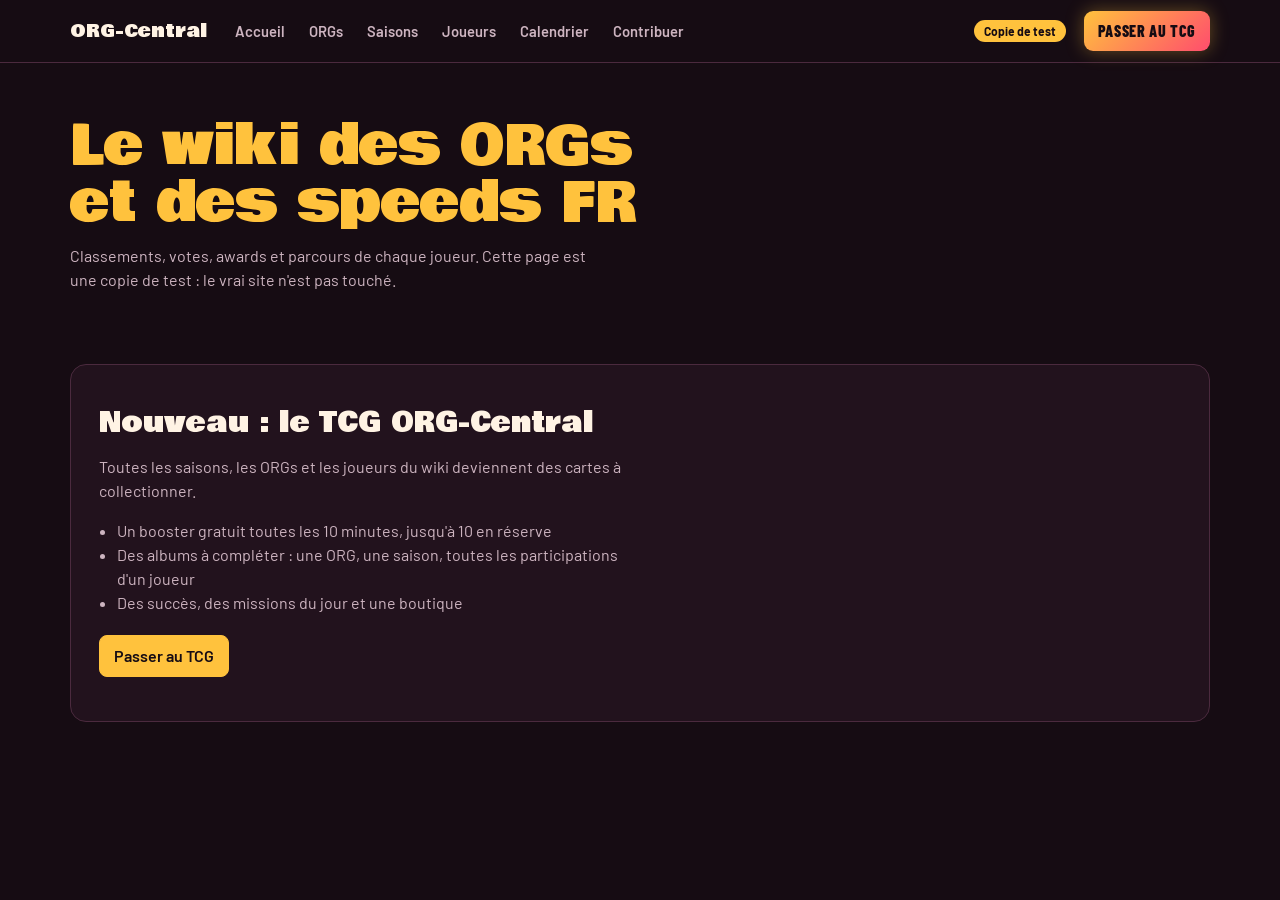
==== commit 16279d92: "Moins d'écritures en base (présence toutes les 2 min, sauvegardes TCG toutes les 2 min et seulement " ====
--- a/tcg-files/index.html
+++ b/tcg-files/index.html
@@ -652,7 +652,7 @@
 .mk-f select{flex:none}
 .mk-grid{display:grid;grid-template-columns:repeat(auto-fill,minmax(210px,1fr));gap:22px}
 .mkt{display:flex;flex-direction:column;border-radius:20px;background:var(--surface);border:1px solid var(--line);padding:12px 12px 14px;gap:12px}
-.mkt.mine{border-color:rgba(242,201,76,.35)}.mkt.top{border-color:rgba(236,106,61,.6)}
+.mkt.mine{border-color:rgba(242,201,76,.35)}.mkt.lead{border-color:rgba(236,106,61,.6)}
 .mk-c{cursor:pointer}
 .mk-i{display:flex;flex-direction:column;gap:6px;padding:0 4px}
 .mk-tag{align-self:flex-start;font-family:var(--f-mono);font-size:.75rem;letter-spacing:.06em;text-transform:uppercase;padding:3px 10px;border-radius:999px;background:var(--surface-2);color:#cfc8c0}
@@ -1100,6 +1100,15 @@
 .ms-si{width:40px;height:40px;border-radius:12px;display:grid;place-items:center;background:var(--surface-2);border:1px solid var(--line);font-size:1rem}
 .ms-s.got .ms-si{background:rgba(95,224,160,.15);color:#5fe0a0;border-color:rgba(95,224,160,.4);font-weight:800}
 .ms-sb{display:flex;flex-direction:column;gap:6px;min-width:0}.ms-sb b{font-size:.92rem}.ms-sb small{color:var(--muted);font-size:.8rem;line-height:1.35}.ms-sb code{font-size:.72rem;color:var(--muted);text-align:right}
+.favb{position:absolute;top:8px;left:8px;z-index:4;width:24px;height:24px;border-radius:50%;display:grid;place-items:center;background:rgba(0,0,0,.7);color:var(--yel);font-size:.85rem;pointer-events:none}
+.wishb{position:absolute;left:50%;top:12px;transform:translateX(-50%);z-index:4;white-space:nowrap;font-size:.68rem;font-weight:700;padding:3px 8px;border-radius:999px;background:var(--yel);color:#17110a;pointer-events:none}
+.wishb.in{position:static;transform:none;align-self:flex-start;margin:2px 0}
+.favbtn{all:unset;cursor:pointer;margin-top:10px;display:inline-flex;align-items:center;gap:6px;height:36px;padding:0 14px;border-radius:999px;border:1px solid var(--line);font-weight:600;font-size:.88rem}
+.favbtn.on{background:rgba(242,201,76,.14);border-color:var(--yel);color:var(--yel)}
+.aitem{position:relative}.awish{position:absolute;top:8px;right:10px;width:30px;height:30px;border-radius:50%;display:grid;place-items:center;font-size:1.05rem;color:var(--muted);background:rgba(0,0,0,.35);cursor:pointer}
+.awish:hover{color:var(--yel)}.awish.on{color:var(--yel)}
+.btn.on,.awbtn.on{border-color:var(--yel);color:var(--yel)}
+.tw-t.want{background:rgba(242,201,76,.2);color:var(--yel)}
 </style>
 </head>
 <body>
@@ -1182,7 +1191,7 @@
         <input id="c-q" type="search" placeholder="Chercher un joueur, une ORG, une saison…" autocomplete="off" aria-label="Chercher">
         <select id="c-r" aria-label="Rareté"><option value="">Toutes les raretés</option></select>
         <select id="c-t" aria-label="Type"><option value="">Tous les types</option><option value="J">Joueur</option><option value="P">Participation</option><option value="R">Saison</option><option value="O">ORG</option><option value="X">Spéciales</option></select>
-        <select id="c-o" aria-label="Affichage"><option value="own">Mes cartes</option><option value="dup">Mes doublons</option><option value="all">Toutes (manquantes en gris)</option></select>
+        <select id="c-o" aria-label="Affichage"><option value="own">Mes cartes</option><option value="dup">Mes doublons</option><option value="fav">Mes favoris</option><option value="wish">Albums recherchés</option><option value="all">Toutes (manquantes en gris)</option></select>
         <button class="btn" id="recycle-all">Recycler les doublons</button>
       </div>
       <div class="cgrid stg" id="c-grid"></div>
@@ -1276,7 +1285,7 @@
 const CH={};
 function need(k){if(!k||IMG[k])return;const i=parseInt(k.slice(0,2),16)%16;if(CH[i])return;
   CH[i]=tget(`img/${i}.json`).then(r=>r.json()).then(m=>{Object.assign(IMG,m);document.querySelectorAll("img[data-k]:not([src])").forEach(el=>{const v=IMG[el.dataset.k];if(v)el.src=v;});}).catch(()=>{delete CH[i];});}
-function im(k,cls){if(k&&/^(\/|https?:|data:)/.test(k))return `<img class="${cls||""}" src="${esc(k)}" alt="" loading="lazy" decoding="async" onerror="this.remove()">`;need(k);return k?`<img class="${cls||""}" data-k="${k}" alt=""${IMG[k]?` src="${IMG[k]}"`:""}>`:"";}
+function im(k,cls){if(k&&k.startsWith("/api/st?p="))k="https://czfgpgvkpxhmxyepvgzs.supabase.co/storage/v1/object/public/images/"+k.slice(10);if(k&&/^(\/|https?:|data:)/.test(k))return `<img class="${cls||""}" src="${esc(k)}" alt="" loading="lazy" decoding="async" onerror="this.remove()">`;need(k);return k?`<img class="${cls||""}" data-k="${k}" alt=""${IMG[k]?` src="${IMG[k]}"`:""}>`:"";}
 function pic(k,label){return `<span class="ini" style="--h:${hue(label)}">${esc(ini(label))}</span>${im(k)}`;}
 function logoArt(k,label){return k?`<span class="ini" style="--h:${hue(label)}"></span>${im(k,"bgx")}${im(k,"fg")}`:`<span class="ini" style="--h:${hue(label)}">${esc(ini(label))}</span>`;}
 
@@ -1536,9 +1545,10 @@
   if(baseOk()&&(r.sv||0)!==(BASE.sv||0)){ST=merge3(BASE,ST,r);setBase(r);adoptLocal();cloudQueue(true);return true;}
   if(!baseOk()&&(r.sv||0)>(ST.sv||0)){ST=JSON.parse(JSON.stringify(r));ST.uid=id;ST.cs=1;setBase(r);adoptLocal();return true;}
   setBase(r);if((ST.sv||0)>(r.sv||0))cloudQueue(true);return false;}
-function cloudQueue(now){if(!cloudOn()||!CLOUD_OK)return;clearTimeout(CLOUD_T);const wait=now?0:Math.max(3000,30000-(Date.now()-CLOUD_LAST));CLOUD_T=setTimeout(cloudPush,wait);}
+function cloudQueue(now){if(!cloudOn()||!CLOUD_OK)return;clearTimeout(CLOUD_T);const wait=now?0:Math.max(5000,120000-(Date.now()-CLOUD_LAST)); // sauvegarde sur le compte toutes les 2 min (+ en quittant l'onglet et après chaque échange)CLOUD_T=setTimeout(cloudPush,wait);}
 async function cloudPush(tries){if(!cloudOn()||!CLOUD_OK)return;if(CLOUD_BUSY){CLOUD_PEND=true;return;}CLOUD_BUSY=true;CLOUD_LAST=Date.now();
   const me=MEID(),st=JSON.parse(JSON.stringify(ST));st.uid=me;st.cs=1;let ok=false;
+  if(baseOk()&&(st.sv||0)===(BASE.sv||0)){CLOUD_BUSY=false;return;} // rien de neuf depuis la dernière sauvegarde
   try{
     if(baseOk()){ // n'écrit que si le compte n'a pas bougé depuis notre base ; sinon on fusionne et on recommence
       const {data,error}=await SX().from("tcg_saves").update({state:st,updated_at:new Date().toISOString()}).eq("user_id",me).eq("state->>sv",String(BASE.sv)).select("user_id");
@@ -1555,6 +1565,8 @@
 /* En revenant sur l'onglet : si la partie a avancé sur un autre appareil, on fusionne */
 document.addEventListener("visibilitychange",async()=>{if(!ST||!cloudOn()||!CLOUD_OK)return;
   if(document.visibilityState==="hidden"){if(dirty)await flush();cloudPush();return;}
+  try{const {data}=await SX().from("tcg_saves").select("sv:state->sv").eq("user_id",MEID()).maybeSingle(); // juste le numéro de version
+    if(data&&baseOk()&&+data.sv===+BASE.sv)return;if(data&&!baseOk()&&+data.sv<=(ST.sv||0))return;}catch(e){}
   let r;try{r=await cloudGet();}catch(e){return;}if(!r)return;
   if(baseOk()&&(r.sv||0)!==(BASE.sv||0)){ST=merge3(BASE,ST,r);setBase(r);adoptLocal();save();refreshAll();cloudQueue(true);toast("Partie mise à jour avec ton autre appareil");}
   else if(!baseOk()&&(r.sv||0)>(ST.sv||0)){ST=JSON.parse(JSON.stringify(r));ST.uid=MEID();ST.cs=1;setBase(r);adoptLocal();refreshAll();toast("Partie mise à jour depuis ton autre appareil");}});
@@ -1712,7 +1724,7 @@
   let vid="";try{vid=localStorage.getItem("oc-vid")||"";if(!vid){vid="v"+Math.random().toString(36).slice(2,12)+Date.now().toString(36);localStorage.setItem("oc-vid",vid);}}catch(e){vid="v"+Math.random().toString(36).slice(2,12);}
   try{(MEID()?sb.rpc("touch_seen",{p:pg}):sb.rpc("touch_visitor",{vid,p:pg})).then(()=>{},()=>{});}catch(e){}}
 window.addEventListener("hashchange",()=>tcgPres(false));
-setInterval(()=>{if(!document.hidden)tcgPres(true);},60000);
+setInterval(()=>{if(!document.hidden)tcgPres(true);},120000);
 document.addEventListener("visibilitychange",()=>{if(document.visibilityState==="visible")tcgPres(true);});
 setTimeout(()=>tcgPres(true),2500);
 function renderFan(){if(!D||$("#fan").childElementCount)return;
@@ -1962,12 +1974,20 @@
 function ovClose(){ovClear();OV=null;$("#ov").hidden=true;document.body.style.overflow="";HOLDT=false;const q=TQ;TQ=[];q.forEach((m,i)=>setTimeout(()=>Array.isArray(m)?toast(m[0],m[1]):toast(m),300+i*450));if(!$("#v-boosters").hidden)renderBoosters();wallet();}
 /* ---------- Collection ---------- */
 let CV=[],CSHOWN=0;
+/* Favoris et albums recherchés */
+const isFav=k=>!!(ST.fav&&ST.fav[k]);
+function toggleFav(k){ST.fav=ST.fav||{};if(ST.fav[k])delete ST.fav[k];else ST.fav[k]=1;save();}
+const isWish=id=>!!(ST.wish&&ST.wish[id]);
+function toggleWish(id){ST.wish=ST.wish||{};if(ST.wish[id])delete ST.wish[id];else ST.wish[id]=1;WISHK=null;save();}
+let WISHK=null,WISHSIG="";function wishKeys(){const sig=Object.keys(ST.wish||{}).join(",");if(WISHK&&sig===WISHSIG)return WISHK;WISHSIG=sig;WISHK=new Set();const L={se:BY_SE,pl:BY_PL,og:BY_ORG};
+  Object.keys(ST.wish||{}).forEach(id=>{const m=/^(se|pl|og)(\d+)$/.exec(id);if(m)(L[m[1]][+m[2]]||[]).forEach(k=>WISHK.add(k));});return WISHK;}
+const wanted=k=>!ST.owned[k]&&wishKeys().has(k);
 function colFilter(){const q=norm($("#c-q").value.trim()),r=$("#c-r").value,t=$("#c-t").value,o=$("#c-o").value;
-  return CARDS.filter(c=>(c.r!=="S"||ST.owned[c.k])&&(!r||c.r===r)&&(!t||c.t===t)&&(o==="all"||(o==="own"?ST.owned[c.k]:ST.owned[c.k]>1))&&(!q||c.s.includes(q)));}
+  return CARDS.filter(c=>(c.r!=="S"||ST.owned[c.k])&&(!r||c.r===r)&&(!t||c.t===t)&&(o==="all"||(o==="own"?ST.owned[c.k]:o==="fav"?isFav(c.k)&&ST.owned[c.k]:o==="wish"?wishKeys().has(c.k):ST.owned[c.k]>1))&&(!q||c.s.includes(q)));}
 function visTotal(){return CARDS.filter(c=>c.r!=="S"||ST.owned[c.k]).length;}
 function tileHTML(c){const n=ST.owned[c.k]||0;if(!n&&c.r==="S")return "";
-  if(!n)return `<div class="cwrap">${cardHTML(c,true).replace('class="card ','class="card missing ')}<span class="miss">?</span><span class="missname">${esc(label(c))}</span></div>`;
-  return `<div class="cwrap" data-ck="${c.k}">${cardHTML(c,true).replace("<article ",'<article tabindex="0" ')}${n>1?`<span class="cnt">×${n}</span>`:""}</div>`;}
+  if(!n)return `<div class="cwrap">${cardHTML(c,true).replace('class="card ','class="card missing ')}<span class="miss">?</span><span class="missname">${esc(label(c))}</span>${wishKeys().has(c.k)?`<span class="wishb">★ Recherchée</span>`:""}</div>`;
+  return `<div class="cwrap" data-ck="${c.k}">${cardHTML(c,true).replace("<article ",'<article tabindex="0" ')}${n>1?`<span class="cnt">×${n}</span>`:""}${isFav(c.k)?`<span class="favb" title="Favori">★</span>`:""}</div>`;}
 function renderCollection(reset){
   const okS=!!ST.firsts.S,sel=$("#c-r");if(sel.dataset.ok!==String(okS)){const v=sel.value;sel.innerHTML=`<option value="">Toutes les raretés</option>`+LADDER.slice().reverse().filter(r=>r!=="S"||okS).map(r=>`<option value="${r}">${RAR[r][0]}</option>`).join("");sel.value=v==="S"&&!okS?"":v;sel.dataset.ok=String(okS);}
   const u=uniq();const dups=Object.values(ST.owned).reduce((a,n)=>a+Math.max(0,n-1),0);
@@ -1982,7 +2002,7 @@
 function recycle(k,n){SFX.coin();const c=CARDS[k];n=Math.min(n,ST.owned[k]||0);const v=RECYCLE[c.r]*n;ST.owned[k]-=n;ST.coins+=v;ST.recycled+=n;
   if(!(ST.owned[k]>0)){delete ST.owned[k];if(ST.show)ST.show=ST.show.map(x=>x===k?null:x);if(ST.ft)ST.ft=ST.ft.filter(x=>x!==k);}
   const td=today();if(ST.mis.date!==td)ST.mis={date:td,open:0,recycle:0,rare:0,done:[],bonus:false};ST.mis.recycle+=n;ensureWeek().recycle+=n;return v;}
-$("#recycle-all").onclick=()=>{let n=0,v=0;Object.keys(ST.owned).forEach(k=>{const d=ST.owned[k]-1;if(d>0){n+=d;v+=recycle(k,d);}});
+$("#recycle-all").onclick=()=>{let n=0,v=0;Object.keys(ST.owned).forEach(k=>{if(isFav(k))return;const d=ST.owned[k]-1;if(d>0){n+=d;v+=recycle(k,d);}});
   if(!n){toast("Aucun doublon à recycler");return;}toast(`${nf(n)} doublons recyclés : +${nf(v)} coquillages`);checkAll();renderCollection(true);};
 
 /* ---------- Détail d'une carte ---------- */
@@ -2011,6 +2031,7 @@
   $("#dbox").innerHTML=cardHTML(c,true)+`<div class="dinfo"><span class="k" style="color:var(${RAR[c.r][1]})">${RAR[c.r][0]} · ${esc(c.no)}</span><h2>${esc(label(c))}</h2>
     <dl>${rows.map(([a,b])=>`<dt>${esc(a)}</dt><dd>${esc(b)}</dd>`).join("")}</dl>
     ${links.length?`<div class="slinks">${links.join("")}</div>`:""}
+    ${n&&c.r!=="S"?`<button class="favbtn${isFav(c.k)?" on":""}" id="fav1" type="button">${isFav(c.k)?"★ Dans tes favoris":"☆ Ajouter aux favoris"}</button>`:""}
     ${CANEDIT?`<div class="radm">${c.r!=="S"?`<label><span>Rareté <small>admins</small></span><select id="radm">${["M","L","E","R","PC","C"].map(r=>`<option value="${r}" ${c.r===r?"selected":""}>${RAR[r][0]}${(c.base||c.r)===r?" (automatique)":""}</option>`).join("")}</select></label>`:""}
       ${c.pl!=null&&OPT_OK?`<p><button class="linkbtn" id="radm-out">Retirer ${esc(D.players[c.pl].n)} du TCG</button> (toutes ses cartes, pour tout le monde)</p>`:""}
 ${artBox(c,true)}
@@ -2030,8 +2051,9 @@
     if(dc&&!dc.querySelector(".dropx"))dc.insertAdjacentHTML("beforeend",`<div class="dropx"><b>Lâche l'image ici</b><span>Elle remplacera celle de la carte</span></div>`);}
   const ro=$("#radm-out");if(ro)ro.onclick=async()=>{const p=D.players[c.pl];ro.disabled=true;const {error}=await SX().from("tcg_optout").insert({player_id:p.id});
     if(error){toast("Le retrait n'a pas pu se faire");return;}OPT.add(p.id);$("#dlg").hidden=true;toast(`${p.n} est retiré du TCG`);applyOptOut();stashSync();};
+  const fb=$("#fav1");if(fb)fb.onclick=()=>{toggleFav(c.k);fb.classList.toggle("on",isFav(c.k));fb.textContent=isFav(c.k)?"★ Dans tes favoris":"☆ Ajouter aux favoris";if(!$("#v-collection").hidden)renderCollection(true);};
   if(n===1){let armed=false;$("#rec1").onclick=()=>{const b=$("#rec1");
-    if(!armed){armed=true;b.classList.add("danger");b.textContent=`Confirmer : la carte quitte ta collection (+${RECYCLE[c.r]})`;setTimeout(()=>{if(b.isConnected&&armed){armed=false;b.classList.remove("danger");b.textContent=`Défausser la carte (+${RECYCLE[c.r]})`;}},5000);return;}
+    if(!armed){armed=true;b.classList.add("danger");b.textContent=`${isFav(c.k)?"C'est un favori ! ":""}Confirmer : la carte quitte ta collection (+${RECYCLE[c.r]})`;setTimeout(()=>{if(b.isConnected&&armed){armed=false;b.classList.remove("danger");b.textContent=`Défausser la carte (+${RECYCLE[c.r]})`;}},5000);return;}
     const v=recycle(c.k,1);save();toast(`${label(c)} défaussée : +${v} coquillages`);checkAll();openCard(c);if(!$("#v-collection").hidden)renderCollection(true);};}
   if(n>1)$("#rec1").onclick=()=>{const v=recycle(c.k,1);toast(`+${v} coquillages`);checkAll();openCard(c);if(!$("#v-collection").hidden)renderCollection(true);};
   const card=$("#dbox .card");card.addEventListener("pointermove",e=>{const r=card.getBoundingClientRect();const x=(e.clientX-r.left)/r.width,y=(e.clientY-r.top)/r.height;
@@ -2059,16 +2081,20 @@
   return list.map((keys,i)=>({i,keys,have:keys.filter(k=>ST.owned[k]).length})).filter(a=>a.keys.length>1);}
 function aTitle(kind,i){return kind==="og"?D.orgs[i].n:kind==="pl"?D.players[i].n:sFull(D.seasons[i]);}
 function aImg(kind,i){if(kind==="og")return D.orgs[i].l;if(kind==="pl")return D.players[i].a;const s=D.seasons[i];return s.l||(D.orgs[s.o]||{}).l;}
+let AW=false;
 function renderAlbums(h){const m=/^album-(og|pl|se)-(\d+)$/.exec(h||"");if(m)return renderAlbum(m[1],+m[2]);
-  const list=albumList(AK).filter(a=>!AQ||norm(aTitle(AK,a.i)).includes(norm(AQ)));
+  const list=albumList(AK).filter(a=>(!AQ||norm(aTitle(AK,a.i)).includes(norm(AQ)))&&(!AW||isWish(AK+a.i)));
   list.sort((a,b)=>(b.have/b.keys.length)-(a.have/a.keys.length)||b.have-a.have||norm(aTitle(AK,a.i)).localeCompare(norm(aTitle(AK,b.i))));
   const done=albumList(AK).filter(a=>a.have===a.keys.length).length;
   $("#v-albums").innerHTML=`<h1 class="h">Albums</h1><p class="lede">Complète toutes les cartes d'une ORG, d'une saison ou d'un joueur. Un album terminé d'au moins ${ALB_MIN} cartes rapporte des coquillages, d'autant plus qu'il est grand : ${ALB_PER.se} par carte pour une saison, ${ALB_PER.pl} pour un joueur, ${ALB_PER.og} pour une ORG (avec un Sceau mythique en plus).</p>
     <div class="filters"><div class="seg" role="group" aria-label="Type d'album">${[["og","ORGs"],["se","Saisons"],["pl","Joueurs"]].map(([k,l])=>`<button aria-pressed="${AK===k}" data-ak="${k}">${l}</button>`).join("")}</div>
-    <input id="a-q" type="search" placeholder="Chercher un album…" value="${esc(AQ)}" aria-label="Chercher un album"><span class="note">${done} album${done>1?"s":""} complété${done>1?"s":""}</span></div>
+    <input id="a-q" type="search" placeholder="Chercher un album…" value="${esc(AQ)}" aria-label="Chercher un album"><button class="btn${AW?" on":""}" id="a-w" aria-pressed="${AW}">★ Recherchés${Object.keys(ST.wish||{}).length?` (${Object.keys(ST.wish).length})`:""}</button><span class="note">${done} album${done>1?"s":""} complété${done>1?"s":""}</span></div>
     <div class="alist stg">${list.slice(0,AK==="pl"?240:500).map(a=>`<button class="aitem${a.have===a.keys.length?" complete":""}" data-go="album-${AK}-${a.i}"><span class="aimg">${pic(aImg(AK,a.i),aTitle(AK,a.i))}</span><span class="ainfo"><b>${esc(aTitle(AK,a.i))}</b><span class="prog"><span class="bar"><b style="width:${a.have/a.keys.length*100}%"></b></span><span>${a.have}/${a.keys.length}</span></span></span></button>`).join("")}</div>
     ${AK==="pl"&&list.length>240?`<p class="note">Les 240 premiers joueurs sont affichés : cherche un pseudo pour trouver les autres.</p>`:""}`;
   $("#v-albums").querySelectorAll("[data-ak]").forEach(b=>b.onclick=()=>{AK=b.dataset.ak;renderAlbums();});
+  $("#a-w").onclick=()=>{AW=!AW;renderAlbums();};
+  $("#v-albums").querySelectorAll(".aitem").forEach(b=>{const id=b.dataset.go.replace(/^album-(og|pl|se)-(\d+)$/,"$1$2");b.insertAdjacentHTML("beforeend",`<span class="awish${isWish(id)?" on":""}" data-wid="${id}" role="button" tabindex="0" title="${isWish(id)?"Ne plus rechercher":"Je recherche cet album"}">${isWish(id)?"★":"☆"}</span>`);});
+  $("#v-albums").querySelectorAll("[data-wid]").forEach(x=>x.onclick=e=>{e.stopPropagation();e.preventDefault();toggleWish(x.dataset.wid);toast(isWish(x.dataset.wid)?"Album ajouté à tes recherches":"Album retiré de tes recherches");renderAlbums();});
   let t;$("#a-q").oninput=e=>{clearTimeout(t);t=setTimeout(()=>{AQ=e.target.value;renderAlbums();const q=$("#a-q");q.focus();q.setSelectionRange(q.value.length,q.value.length);},200);};}
 function renderAlbum(kind,i){const keys=(kind==="og"?BY_ORG:kind==="pl"?BY_PL:BY_SE)[i]||[];const have=keys.filter(k=>ST.owned[k]).length;
   const id=kind+i,complete=have===keys.length,claimed=ST.claimed[id],RW=albumReward(kind,keys.length);
@@ -2081,7 +2107,9 @@
   else body=grid(keys);
   $("#v-albums").innerHTML=`<p><a href="#albums">← Tous les albums</a></p><div class="ahead"><span class="aimg">${pic(aImg(kind,i),aTitle(kind,i))}</span><div style="flex:1;min-width:220px"><span class="note">${kind==="og"?"Album d'ORG":kind==="pl"?"Album de joueur":"Album de saison"}</span><h1 class="h" style="margin:0">${esc(aTitle(kind,i))}</h1>
     <div class="prog" style="max-width:360px"><span class="bar"><b style="width:${have/keys.length*100}%"></b></span><span>${have}/${keys.length}</span></div></div>
+    <button class="btn awbtn${isWish(id)?" on":""}" id="awish">${isWish(id)?"★ Album recherché":"☆ Je recherche cet album"}</button>
     ${!RW?`<span class="note">Pas de récompense : il faut au moins ${ALB_MIN} cartes dans l'album.</span>`:complete?(claimed?`<span class="pill">Récompense récupérée</span>`:`<button class="btn primary" id="aclaim">Récupérer +${nf(RW)}</button>`):`<span class="note">Récompense : +${nf(RW)} coquillages${kind==="og"?" et un Sceau mythique":""}</span>`}</div>${body}`;
+  $("#awish").onclick=()=>{toggleWish(id);renderAlbum(kind,i);};
   if(RW&&complete&&!claimed)$("#aclaim").onclick=()=>{if(ST.claimed[id])return;ST.claimed[id]=Date.now();ST.coins+=RW;if(kind==="og")ST.inv.sceau++;save();toast(`Album complété : +${nf(RW)} coquillages${kind==="og"?" et un Sceau mythique":""}`);checkAll();renderAlbum(kind,i);};}
 
 /* ---------- Succès ---------- */
@@ -2131,7 +2159,7 @@
 function pushBoard(){if(!DB||!UID)return;clearTimeout(BOARD_T);BOARD_T=setTimeout(async()=>{
   const row={uniq:uniq(),opened:ST.opened,myth:Object.keys(ST.owned).filter(k=>["M","S"].includes(CARDS[k].r)).length,ach:Object.keys(ST.ach).length,at:Date.now()};
   try{await DB.collection("board").doc(UID).set(row);}catch(e){}},1500);}
-const BOARDS=[["uniq","Cartes","cartes différentes","carte","cartes"],["myth","Mythiques","mythiques","mythique","myth."],["ach","Succès","succès","succès","succès"],["opened","Boosters","boosters ouverts","booster","boosters"]];
+const BOARDS=[["uniq","Cartes","cartes différentes","carte","cartes"],["myth","Mythiques","mythiques","mythique","myth."],["albums","Albums","albums complétés","album","albums"],["ach","Succès","succès","succès","succès"],["opened","Boosters","boosters ouverts","booster","boosters"]];
 let BK="uniq";
 async function renderBoard(){const tb=$("#board"),B=BOARDS.find(b=>b[0]===BK)||BOARDS[0],K=B[0];
   const tabs=`<div class="seg ysel bd-tabs" id="bd-tabs">${BOARDS.map(b=>`<button aria-pressed="${b[0]===K}" data-bk="${b[0]}">${b[1]}</button>`).join("")}</div>`;
@@ -2141,19 +2169,20 @@
   if(!DB&&!SX()){tb.innerHTML=tabs+`<p class="muted">Le classement partagé n'est pas disponible dans cette vue. Ta progression est gardée dans ce navigateur.</p>`;bind();return;}
   try{await flush();let rows,ps={};const ME_ID=DB?UID:MEID();
     if(DB){const snap=await DB.collection("board").orderBy(K,"desc").limit(100).get();rows=snap.docs.map(d=>({id:d.id,...d.data()}));ps=USER?await USER.profiles(rows.map(r=>r.id)):{};}
-    else{await pushCol();const {data,error}=await SX().from("tcg_collections").select("user_id,uniq,myth,opened,ach").gt("uniq",0).gte("updated_at",LAUNCH_ISO()).order(K,{ascending:false}).order("uniq",{ascending:false}).limit(100);
-      if(error){tb.innerHTML=tabs+`<p class="muted">Le classement sera disponible une fois <b>update-22-tcg-collections.sql</b> lancé dans Supabase.</p>`;bind();return;}
-      rows=(data||[]).map(r=>({id:r.user_id,uniq:r.uniq,myth:r.myth,opened:r.opened,ach:r.ach}));
-      if(rows.length){const {data:pr}=await SX().from("profiles").select("id,discord_name,avatar_url").in("id",rows.map(r=>r.id));(pr||[]).forEach(p=>ps[p.id]={name:p.discord_name,avatar:p.avatar_url});}}
+    else{await pushCol();const {data,error}=await SX().from("tcg_collections").select("user_id,uniq,myth,opened,ach"+(K==="albums"?",albums":"")).gt("uniq",0).gte("updated_at",LAUNCH_ISO()).order(K,{ascending:false}).order("uniq",{ascending:false}).limit(100);
+      if(error){tb.innerHTML=tabs+`<p class="muted">${K==="albums"?`Le classement des albums sera disponible une fois <b>update-30-tcg-albums.sql</b> lancé dans Supabase.`:`Le classement sera disponible une fois <b>update-22-tcg-collections.sql</b> lancé dans Supabase.`}</p>`;bind();return;}
+      rows=(data||[]).map(r=>({id:r.user_id,uniq:r.uniq,myth:r.myth,opened:r.opened,ach:r.ach,albums:r.albums||0}));
+      if(rows.length){const {data:pr}=await SX().from("profiles").select("id,discord_name,avatar_url").in("id",rows.map(r=>r.id));await siteNames(pr);(pr||[]).forEach(p=>ps[p.id]={name:p.discord_name,avatar:p.avatar_url});}}
     rows.sort((a,b)=>(b[K]||0)-(a[K]||0)||(b.uniq||0)-(a.uniq||0));
     const nm=r=>(ps[r.id]&&ps[r.id].name)||"Joueur",av=r=>{const p=ps[r.id]||{},u=p.avatar||p.image||p.picture;return u?`<img src="${esc(u)}" alt="">`:`<span>${esc(nm(r).slice(0,1).toUpperCase())}</span>`;};
     if(!rows.length){tb.innerHTML=tabs+`<p class="muted">Personne n'est encore classé.</p>`;bind();return;}
     const v=r=>r[K]||0,unit=n=>n>1?B[2].split(" ")[0]:B[3];
     const other=r=>K==="uniq"?`${nf(r.myth||0)} mythique${(r.myth||0)>1?"s":""}`:`${nf(r.uniq||0)} cartes`;
+    const shown=BOARDS.filter(b=>b[0]!==K&&(b[0]!=="albums"||K==="albums"||rows.some(r=>r.albums)));
     const me=rows.findIndex(r=>r.id===ME_ID);
     const pod=[1,0,2].filter(i=>rows[i]).map(i=>{const r=rows[i];return `<div class="pod p${i+1}"><div class="pav">${av(r)}</div><b class="pn">${esc(nm(r))}</b><small>${other(r)}</small>
       <div class="pblock"><i class="prk">${i+1}</i><strong>${nf(v(r))}</strong><span>${unit(v(r))}</span></div></div>`;}).join("");
-    const row=(r,i)=>`<div class="br${r.id===ME_ID?" me":""}"><span class="brn">${i+1}</span><span class="bav">${av(r)}</span><span class="bname">${esc(nm(r))}${r.id===ME_ID?` <i class="toi">toi</i>`:""}<small>${BOARDS.filter(b=>b[0]!==K).map(b=>`${nf(r[b[0]]||0)} ${b[4]}`).join(" · ")}</small></span><span class="bs2"><strong>${nf(v(r))}</strong><small>${B[4]}</small></span>${OWNER&&!DB?`<button class="linkbtn br-rs" data-rs="${r.id}" data-rsn="${esc(nm(r))}" title="Remettre ce joueur à zéro">Reset</button>`:""}</div>`;
+    const row=(r,i)=>`<div class="br${r.id===ME_ID?" me":""}"><span class="brn">${i+1}</span><span class="bav">${av(r)}</span><span class="bname">${esc(nm(r))}${r.id===ME_ID?` <i class="toi">toi</i>`:""}<small>${shown.map(b=>`${nf(r[b[0]]||0)} ${b[4]}`).join(" · ")}</small></span><span class="bs2"><strong>${nf(v(r))}</strong><small>${B[4]}</small></span>${OWNER&&!DB?`<button class="linkbtn br-rs" data-rs="${r.id}" data-rsn="${esc(nm(r))}" title="Remettre ce joueur à zéro">Reset</button>`:""}</div>`;
     tb.innerHTML=tabs+(me>=0?`<div class="mebar"><span class="bav">${av(rows[me])}</span><div><small>Toi</small><b>${me+1}${me?"e":"er"} sur ${rows.length}</b></div><span class="muted">${me<3?"Tu es sur le podium":`à ${nf(v(rows[2])-v(rows[me]))} ${B[4]} du podium`}</span><strong>${nf(v(rows[me]))}<small>${B[4]}</small></strong></div>`:"")+
       `<div class="podium stg">${pod}</div><div class="blist stg">${(OWNER&&!DB?rows:rows.slice(3)).map((r,i)=>row(r,OWNER&&!DB?i:i+3)).join("")}</div>`;bind();
     tb.querySelectorAll("[data-rs]").forEach(b=>b.onclick=()=>resetPlayer(b.dataset.rs,b.dataset.rsn));}
@@ -2178,7 +2207,9 @@
   buyer:r.buyer?{u:r.buyer,n:r.buyer_name}:null,bid:r.bid_user?{u:r.bid_user,n:r.bid_name,a:r.bid_amount}:null,nb:r.nb||0,
   price:r.price,start:r.start_price,end:r.end_at?Date.parse(r.end_at)-(window.TCG_OFFSET||0):0,sellerPaid:r.seller_paid,buyerGot:r.buyer_got,daily:/^daily-/.test(r.id)};}
 async function mkGet(id){const {data,error}=await SX().from("tcg_market").select("*").eq("id",id).maybeSingle();if(error)throw error;return data?mkRow(data):null;}
-async function mkFetch(){if(!SX())return [];const {data,error}=await SX().from("tcg_market").select("*").order("created_at",{ascending:false}).limit(400);
+async function mkFetch(mineOnly){if(!SX())return [];const me=MU();let q=SX().from("tcg_market").select("*");
+  if(mineOnly&&me)q=q.or(`seller.eq.${me},bid_user.eq.${me},buyer.eq.${me}`); // en arrière-plan : seulement mes annonces et mes offres
+  const {data,error}=await q.order("created_at",{ascending:false}).limit(mineOnly?60:300);
   if(error){MKON=false;throw error;}MKON=true;MK=(data||[]).map(mkRow).filter(L=>CARDS[L.k]);return MK;}
 /* Appel d'une fonction du marché. Si la réponse se perd (délai dépassé), on relit l'annonce pour savoir si l'action a bien eu lieu :
    sinon on risquerait de rendre une carte ou des coquillages alors que l'action est passée (= duplication). */
@@ -2221,8 +2252,8 @@
   while(out.length<3&&pool.length)out.push(pool.splice(Math.floor(rnd()*pool.length),1)[0]);return out;}
 async function ensureDaily(){const d=parisDay();if(MK_DAILY_TRY===d||MK.some(L=>L.id.startsWith("daily-"+d+"-")))return false;MK_DAILY_TRY=d;
   const ks=dailyPicks(d);if(ks.length<3)return false;await mkRpc("tcg_mk_daily",{p_cards:ks});return true;}
-async function syncMarket(){if(!mkAvail()||MKSYNC)return;MKSYNC=true;const me=MU();
-  try{await mkFetch();if(await ensureDaily())await mkFetch();let ch=false;const byId=Object.fromEntries(MK.map(L=>[L.id,L]));
+async function syncMarket(bg){if(!mkAvail()||MKSYNC)return;MKSYNC=true;const me=MU();
+  try{await mkFetch(bg);if(!bg&&await ensureDaily())await mkFetch();let ch=false;const byId=Object.fromEntries(MK.map(L=>[L.id,L]));
     for(const L of MK){ // mise de côté perdue (partie rechargée) : on la refait avant de régler
       if(L.seller===me&&!L.sellerPaid&&!ST.mk.mine[L.id]){if(ST.owned[L.k]>0){takeItem(L.k);ST.mk.mine[L.id]={k:L.k,t:Date.now()};ch=true;}
         else if(mkOpen(L)&&!L.bid&&await mkRpc("tcg_mk_cancel",{p_id:L.id}))ch=true;}
@@ -2234,7 +2265,7 @@
     for(const id of Object.keys(ST.mk.mine)){const m=ST.mk.mine[id];if(byId[id]||!m||Date.now()-(m.t||0)<120000)continue;
       // annonce disparue sans avoir été encaissée (retirée par un admin ou sur un autre appareil) : la carte revient
       if(m.k&&CARDS[m.k])giveCard(m.k);delete ST.mk.mine[id];save();ch=true;}
-    if(ch){await commitNow();wallet();await mkFetch();}}
+    if(ch){await commitNow();wallet();await mkFetch(bg);}}
   catch(e){console.warn(e);}finally{MKSYNC=false;}}
 function mkTile(L){const me=MU(),c=CARDS[L.k],mine=L.seller===me,open=mkOpen(L),auc=L.mode==="auction",top=L.bid&&L.bid.u===me;
   let st="";if(!open){st=L.buyer||(auc&&L.bid)?(mine?"Vendue":(L.buyer&&L.buyer.u===me)||top?"Gagnée":"Vendue"):"Terminée";}
@@ -2243,9 +2274,10 @@
   else if(open&&auc)act=top?`<button class="btn" disabled>Tu es en tête</button>`:`<button class="btn primary" data-mk-bid="${L.id}">Enchérir</button>`;
   else if(open)act=`<button class="btn primary" data-mk-buy="${L.id}" ${ST.coins<L.price?"disabled":""}>Acheter</button>`;
   else act=`<span class="mk-st">${st}</span>`;
-  return `<div class="mkt${mine?" mine":""}${top?" top":""}${L.daily?" daily":""}"><div class="mk-c" data-mk-card="${L.k}">${cardHTML(c,true)}</div>
+  return `<div class="mkt${mine?" mine":""}${top?" lead":""}${L.daily?" daily":""}"><div class="mk-c" data-mk-card="${L.k}">${cardHTML(c,true)}</div>
     <div class="mk-i"><span class="mk-tag ${auc?"auc":""}">${L.daily?"Enchère du jour":auc?"Enchères":"Vente directe"}${auc&&open?` · <code data-end="${L.end}">${clk(L.end-Date.now())}</code>`:""}</span>
       <div class="mk-p"><b>${nf(mkPrice(L))}</b><span class="shell"></span></div>
+      ${wanted(L.k)?`<span class="wishb in">★ Album recherché</span>`:""}
       <small>${auc?(L.bid?`${L.nb} offre${L.nb>1?"s":""} · en tête : ${top?"toi":esc(L.bid.n||"Joueur")}`:"Prix de départ"):"Prix fixe"} · ${L.daily?"proposée par ORG-Central":`par ${mine?"toi":esc(L.sn||"Joueur")}`}</small>
       ${act}</div></div>`;}
 const sect=(t,sub)=>`<h2 class="sect mk-sect">${t}${sub?` <span>${sub}</span>`:""}</h2>`;
@@ -2365,15 +2397,20 @@
     renderMarket(true);};}
 $("#mk-sell").onclick=()=>MKTAB==="trade"?editBinder():mkSellPick();
 setInterval(()=>{document.querySelectorAll("[data-end]").forEach(e=>{const l=+e.dataset.end-Date.now();e.textContent=l>0?clk(l):"terminée";});},1000);
-setInterval(()=>{if(ST&&!document.hidden&&mkAvail()&&$("#v-marche").hidden)syncMarket().then(()=>wallet());},180000);
+setInterval(()=>{if(ST&&!document.hidden&&mkAvail()&&$("#v-marche").hidden)syncMarket(true).then(()=>wallet());},180000);
 
 /* ---------- Tchat global du marché ---------- */
 let CHAT=[],CHAT_T=null,CHAT_OK=null,CHAT_SENT=0;
-async function loadChat(){const sb=SX();if(!sb)return false;
-  const {data,error}=await sb.from("tcg_chat").select("id,user_id,body,created_at").order("created_at",{ascending:false}).limit(80);
-  if(error){CHAT_OK=false;return false;}CHAT_OK=true;CHAT=(data||[]).sort((a,b)=>a.id-b.id);
+let CHAT_FULL=0;
+async function loadChat(full){const sb=SX();if(!sb)return false;
+  // en temps normal on ne demande que les nouveaux messages ; la liste complète (pour voir les suppressions) seulement de temps en temps
+  const last=CHAT.length?CHAT[CHAT.length-1].id:0,inc=!full&&last&&Date.now()-CHAT_FULL<120000;
+  let q=sb.from("tcg_chat").select("id,user_id,body,created_at");q=inc?q.gt("id",last).order("id",{ascending:true}).limit(50):q.order("created_at",{ascending:false}).limit(80);
+  const {data,error}=await q;
+  if(error){CHAT_OK=false;return false;}CHAT_OK=true;
+  if(inc){const have=new Set(CHAT.map(m=>m.id)),nw=(data||[]).filter(m=>!have.has(m.id));if(nw.length)CHAT=CHAT.concat(nw).sort((a,b)=>a.id-b.id).slice(-120);}else{CHAT_FULL=Date.now();CHAT=(data||[]).sort((a,b)=>a.id-b.id);}
   const miss=[...new Set(CHAT.map(m=>m.user_id))].filter(u=>!PCACHE[u]);
-  if(miss.length){const {data:pr}=await sb.from("profiles").select("id,discord_name,avatar_url").in("id",miss);(pr||[]).forEach(p=>PCACHE[p.id]={name:p.discord_name||"Joueur",av:p.avatar_url||""});}
+  if(miss.length){const {data:pr}=await sb.from("profiles").select("id,discord_name,avatar_url").in("id",miss);await siteNames(pr);(pr||[]).forEach(p=>PCACHE[p.id]={name:p.discord_name||"Joueur",av:p.avatar_url||""});}
   return true;}
 function chatTime(t){const d=new Date(t),td=new Date();const hm=d.toLocaleTimeString("fr-FR",{hour:"2-digit",minute:"2-digit"});return d.toDateString()===td.toDateString()?hm:d.toLocaleDateString("fr-FR",{day:"numeric",month:"short"})+" "+hm;}
 function drawChat(){const l=$("#ch-list");if(!l)return;const atEnd=l.scrollHeight-l.scrollTop-l.clientHeight<60;const me=MU();
@@ -2403,7 +2440,7 @@
   if(CHAT_OPEN){drawChat();chatSeen();}else chatUnread();}
 function chatLoop(){clearInterval(CHAT_T);CHAT_T=setInterval(()=>{if(!document.hidden)chatTick();},CHAT_OPEN?6000:60000);}
 function openChat(on){CHAT_OPEN=on!=null?on:!CHAT_OPEN;$("#chat-pane").hidden=!CHAT_OPEN;document.body.classList.toggle("chat-on",CHAT_OPEN);$("#chat-tab").setAttribute("aria-pressed",CHAT_OPEN);
-  if(CHAT_OPEN){mountChat();const l=$("#ch-list");if(l)l.dataset.done="";drawChat();chatSeen();chatTick();setTimeout(()=>{const i=$("#ch-in");if(i&&matchMedia("(hover:hover)").matches)i.focus();},50);}chatLoop();}
+  if(CHAT_OPEN){mountChat();const l=$("#ch-list");if(l)l.dataset.done="";drawChat();chatSeen();CHAT_FULL=0;chatTick();setTimeout(()=>{const i=$("#ch-in");if(i&&matchMedia("(hover:hover)").matches)i.focus();},50);}chatLoop();}
 function renderChat(){openChat(true);}
 function initChat(){if(!SX()||!MU()||PREVIEW)return;$("#chat-fab").hidden=false;
   $("#chat-fab").onclick=()=>openChat();$("#chat-tab").onclick=()=>openChat();$("#cp-x").onclick=()=>openChat(false);
@@ -2417,6 +2454,12 @@
 const SX=()=>window.TCG_SB||null,MEID=()=>window.TCG_UID||null;
 let ME={name:"Toi",av:"",pi:null,ok:false},FR=[],TR=[],TR_OK=null,TRTAB="in",FRT=null;
 const PCACHE={};
+/* Pseudo du site en priorité (fiche joueur liée au compte), sinon le nom Discord */
+const SITEN={};
+async function siteNames(rows){rows=(rows||[]).filter(r=>r&&r.id);const need=rows.map(r=>r.id).filter(u=>!(u in SITEN));
+  if(need.length&&SX()){for(let i=0;i<need.length;i+=100){const part=need.slice(i,i+100);part.forEach(u=>SITEN[u]=null);
+    try{const {data}=await SX().from("players").select("pseudo:data->>pseudo,owner:data->>ownerUid").in("data->>ownerUid",part);(data||[]).forEach(r=>{if(r.owner&&r.pseudo)SITEN[r.owner]=r.pseudo;});}catch(e){}}}
+  rows.forEach(r=>{if(SITEN[r.id])r.discord_name=SITEN[r.id];});return rows;}
 function avHTML(u,n,cls){return u?`<img class="${cls||""}" src="${esc(u)}" alt="" loading="lazy">`:`<span class="${cls||""} avi">${esc((n||"?").slice(0,1).toUpperCase())}</span>`;}
 function pIdx(pseudo){if(!pseudo)return null;const n=pseudo.toLowerCase();const i=D.players.findIndex(p=>p.n.toLowerCase()===n);return i<0?null:i;}
 function playerCard(i){if(i==null)return null;let c=CARDS.find(c=>c.t==="J"&&c.i===i);
@@ -2425,8 +2468,7 @@
 async function loadMe(){const sb=SX(),id=MEID();
   if(sb&&id){try{const [pr,pl]=await Promise.all([sb.from("profiles").select("discord_name,avatar_url").eq("id",id).maybeSingle(),
       sb.from("players").select("id,pseudo:data->>pseudo").eq("data->>ownerUid",id).limit(1)]);
-    const p=pr.data||{};ME.name=p.discord_name||"Toi";ME.av=p.avatar_url||"";ME_NAME=ME.name;
-    const row=(pl.data||[])[0];if(row){const j=D.players.findIndex(p=>p.id===row.id);ME.pi=j>=0?j:pIdx(row.pseudo);ME.pid=row.id;}ME.ok=true;}catch(e){console.warn(e);}}
+    const p=pr.data||{};const row=(pl.data||[])[0];ME.name=(row&&row.pseudo)||p.discord_name||"Toi";ME.av=p.avatar_url||"";ME_NAME=ME.name;if(row&&row.pseudo)SITEN[id]=row.pseudo;if(row){const j=D.players.findIndex(p=>p.id===row.id);ME.pi=j>=0?j:pIdx(row.pseudo);ME.pid=row.id;}ME.ok=true;}catch(e){console.warn(e);}}
   else{ME.name=ME_NAME&&ME_NAME!=="Joueur"?ME_NAME:"Toi";ME.pi=pIdx(ME_NAME);}
   $("#me-av").innerHTML=avHTML(ME.av,ME.name,"");$("#me-n").textContent=ME.name;}
 async function loadFriends(){const sb=SX(),id=MEID();FR=[];if(!sb||!id)return;
@@ -2434,10 +2476,10 @@
   const ids=(data||[]).map(f=>f.requester===id?f.addressee:f.requester);if(!ids.length)return;
   const [pr,pl]=await Promise.all([sb.from("profiles").select("id,discord_name,avatar_url").in("id",ids),sb.from("players").select("id,pseudo:data->>pseudo,owner:data->>ownerUid").in("data->>ownerUid",ids)]);
   const pls={},pid={};(pl.data||[]).forEach(r=>{pls[r.owner]=r.pseudo;pid[r.owner]=r.id;});
-  FR=ids.map(u=>{const p=(pr.data||[]).find(x=>x.id===u)||{};let pi=D.players.findIndex(p=>p.id===pid[u]);if(pi<0)pi=pIdx(pls[u]);PCACHE[u]={name:p.discord_name||"Ami",av:p.avatar_url||""};return {id:u,name:p.discord_name||"Ami",av:p.avatar_url||"",pi,card:playerCard(pi)};})
+  FR=ids.map(u=>{const p=(pr.data||[]).find(x=>x.id===u)||{};let pi=D.players.findIndex(p=>p.id===pid[u]);if(pi<0)pi=pIdx(pls[u]);const nm=pls[u]||p.discord_name||"Ami";SITEN[u]=pls[u]||null;PCACHE[u]={name:nm,av:p.avatar_url||""};return {id:u,name:nm,av:p.avatar_url||"",pi,card:playerCard(pi)};})
     .sort((a,b)=>a.name.localeCompare(b.name));}
 async function loadTrades(){const sb=SX(),id=MEID();TR=[];if(!sb||!id){TR_OK=false;return;}
-  const {data,error}=await sb.from("tcg_trades").select("*").or(`sender.eq.${id},recipient.eq.${id}`).order("created_at",{ascending:false}).limit(100);
+  const {data,error}=await sb.from("tcg_trades").select("*").or(`sender.eq.${id},recipient.eq.${id}`).order("created_at",{ascending:false}).limit(40);
   if(error){TR_OK=false;return;}TR_OK=true;TR=data||[];}
 async function settleTrades(){if(!TR_OK)return;const sb=SX(),id=MEID();let ch=false;
   for(const t of TR){if(t.sender!==id||t.sender_done||t.status==="pending")continue;
@@ -2462,7 +2504,7 @@
     t.give.forEach(k=>giveCard(k));ST.tr.ans[t.id]=1;ch=true;}
   if(ch){commitNow();wallet();}}
 async function syncSocial(){try{await loadTrades();const miss=[...new Set(TR.map(t=>t.sender===MEID()?t.recipient:t.sender))].filter(u=>!PCACHE[u]);
-    if(miss.length){const {data}=await SX().from("profiles").select("id,discord_name,avatar_url").in("id",miss);(data||[]).forEach(p=>PCACHE[p.id]={name:p.discord_name||"Joueur",av:p.avatar_url||""});}
+    if(miss.length){const {data}=await SX().from("profiles").select("id,discord_name,avatar_url").in("id",miss);await siteNames(data);(data||[]).forEach(p=>PCACHE[p.id]={name:p.discord_name||"Joueur",av:p.avatar_url||""});}
     await settleTrades();badgeTrades();}catch(e){console.warn(e);}}
 function badgeTrades(){const n=TR.filter(t=>t.recipient===MEID()&&t.status==="pending").length;const d=$("#t-amis");if(d){d.hidden=!n;d.textContent=n||"";}}
 // --- profil
@@ -2552,12 +2594,12 @@
     </div></div>`,true);
   $("#dbox").classList.add("wide");
   const tile=(c,side)=>{const sel=(side==="L"?T.give:T.want).includes(c.k),n=side==="L"?ST.owned[c.k]:their?their[c.k]:0;
-    const tag=side==="L"?(their?(their[c.k]?`<span class="tw-t">Il l'a</span>`:`<span class="tw-t lack">Il lui manque</span>`):""):(ST.owned[c.k]?`<span class="tw-t">Tu l'as</span>`:`<span class="tw-t lack">Il me manque</span>`);
+    const tag=side==="L"?(their?(their[c.k]?`<span class="tw-t">Il l'a</span>`:`<span class="tw-t lack">Il lui manque</span>`):""):(ST.owned[c.k]?`<span class="tw-t">Tu l'as</span>`:wanted(c.k)?`<span class="tw-t want">★ Recherchée</span>`:`<span class="tw-t lack">Il me manque</span>`);
     return `<button class="tw-c${sel?" on":""}" data-${side}k="${c.k}">${cardHTML(c,true)}${n>1?`<span class="tw-n">×${n}</span>`:""}${side==="R"&&theirFt.has(c.k)?`<span class="tw-ft">À l'échange</span>`:""}<span class="tw-v"><b>${nf(TVAL(c))}</b><span class="shell"></span>${tag}</span></button>`;};
   const list=side=>{const st=T[side],q=norm(st.q.trim());let L=(side==="L"?mine:theirs).filter(c=>(!st.r||c.r===st.r)&&(!q||c.s.includes(q)));
     if(side==="L"){if(st.f==="dup")L=L.filter(c=>ST.owned[c.k]>1);if(st.f==="miss"&&their)L=L.filter(c=>!their[c.k]);}
     else{if(st.f==="have")L=L.filter(c=>ST.owned[c.k]);if(st.f==="miss")L=L.filter(c=>!ST.owned[c.k]);if(st.f==="dup"&&their)L=L.filter(c=>their[c.k]>1);}
-    return L.sort((a,b)=>side==="R"?(theirFt.has(b.k)-theirFt.has(a.k))||RI(b.r)-RI(a.r)||TVAL(b)-TVAL(a):RI(b.r)-RI(a.r)||(ST.owned[b.k]-ST.owned[a.k]));};
+    return L.sort((a,b)=>side==="R"?(wanted(b.k)-wanted(a.k))||(theirFt.has(b.k)-theirFt.has(a.k))||RI(b.r)-RI(a.r)||TVAL(b)-TVAL(a):RI(b.r)-RI(a.r)||(ST.owned[b.k]-ST.owned[a.k]));};
   const drawGrid=side=>{const L=list(side),n=side==="L"?T.nL:T.nR,g=$(side==="L"?"#tw-lg":"#tw-rg");
     g.innerHTML=L.length?L.slice(0,n).map(c=>tile(c,side)).join("")+(L.length>n?`<button class="btn tw-more" data-more="${side}">Afficher plus (${nf(L.length-n)})</button>`:""):`<p class="muted">Aucune carte.</p>`;
     g.querySelectorAll(`[data-${side.toLowerCase()}k]`).forEach(b=>b.onclick=()=>{const k=b.getAttribute(`data-${side.toLowerCase()}k`),arr=side==="L"?T.give:T.want,w=side==="L"?"give":"want";
@@ -2855,7 +2897,7 @@
   const {data,error}=await sb.from("tcg_collections").select("user_id,uniq,updated_at").order("updated_at",{ascending:false}).limit(500);
   if(error){toast("La liste des joueurs n'a pas pu être chargée");return;}
   const ids=(data||[]).map(r=>r.user_id),names={};
-  for(let i=0;i<ids.length;i+=100){const {data:pr}=await sb.from("profiles").select("id,discord_name,avatar_url").in("id",ids.slice(i,i+100));(pr||[]).forEach(p=>{names[p.id]=p;PCACHE[p.id]={name:p.discord_name||"Joueur",av:p.avatar_url||""};});}
+  for(let i=0;i<ids.length;i+=100){const {data:pr}=await sb.from("profiles").select("id,discord_name,avatar_url").in("id",ids.slice(i,i+100));await siteNames(pr);(pr||[]).forEach(p=>{names[p.id]=p;PCACHE[p.id]={name:p.discord_name||"Joueur",av:p.avatar_url||""};});}
   const rows=(data||[]).map(r=>({id:r.user_id,n:(names[r.user_id]||{}).discord_name||"Joueur",av:(names[r.user_id]||{}).avatar_url||"",u:r.uniq||0}));
   dlgOpen(`<div class="mk-pick"><div class="mk-ph"><h2>Remettre un joueur à zéro</h2><input id="rp-q" type="search" placeholder="Chercher un pseudo…" aria-label="Chercher"><button class="btn" id="rp-x">Fermer</button></div>
     <p class="muted pk-intro">Les joueurs qui ont joué au TCG, du plus récent au plus ancien.</p><div class="rp-l" id="rp-l"></div></div>`,true);
@@ -2876,10 +2918,13 @@
 let COLT=null,COL_OK=null,LASTCOL="";const COLS={};
 function colPayload(){ST.ft=(ST.ft||[]).filter(k=>ST.owned[k]&&CARDS[k]&&CARDS[k].r!=="S").slice(0,LIM.ft);
   const owned={};Object.entries(ST.owned).forEach(([k,n])=>{if(CARDS[k]&&CARDS[k].r!=="S")owned[k]=n;});
-  return {owned,fortrade:ST.ft,uniq:uniq(),myth:Object.keys(ST.owned).filter(k=>CARDS[k]&&["M","S"].includes(CARDS[k].r)).length,opened:ST.opened||0,ach:Object.keys(ST.ach||{}).length};}
-function queueCol(){if(!SX()||!MEID()||PREVIEW||!ST)return;if(COLT)return;COLT=setTimeout(()=>{COLT=null;pushCol();},20000);}
+  return {owned,fortrade:ST.ft,uniq:uniq(),myth:Object.keys(ST.owned).filter(k=>CARDS[k]&&["M","S"].includes(CARDS[k].r)).length,opened:ST.opened||0,ach:Object.keys(ST.ach||{}).length,...(COL_ALB?{albums:(()=>{countDone();return (DONE_CACHE.se||0)+(DONE_CACHE.pl||0)+(DONE_CACHE.og||0);})()}:{})};}
+let COL_ALB=true;
+function queueCol(){if(!SX()||!MEID()||PREVIEW||!ST)return;if(COLT)return;COLT=setTimeout(()=>{COLT=null;pushCol();},120000);}
 async function pushCol(){if(!SX()||!MEID()||PREVIEW||!ST)return;const p=colPayload(),sig=JSON.stringify(p);if(sig===LASTCOL)return;
-  try{const {error}=await SX().from("tcg_collections").upsert({user_id:MEID(),...p,updated_at:new Date().toISOString()});if(error){COL_OK=false;return;}COL_OK=true;LASTCOL=sig;}catch(e){COL_OK=false;}}
+  try{let {error}=await SX().from("tcg_collections").upsert({user_id:MEID(),...p,updated_at:new Date().toISOString()});
+    if(error&&COL_ALB&&/albums/i.test(error.message||"")){COL_ALB=false;const q=colPayload();({error}=await SX().from("tcg_collections").upsert({user_id:MEID(),...q,updated_at:new Date().toISOString()}));} // colonne pas encore créée (update-30)
+    if(error){COL_OK=false;return;}COL_OK=true;LASTCOL=sig;}catch(e){COL_OK=false;}}
 document.addEventListener("visibilitychange",()=>{if(document.visibilityState==="hidden")pushCol();});
 async function getCol(uid,fresh){if(!fresh&&COLS[uid]&&Date.now()-COLS[uid].t<60000)return COLS[uid].v;
   try{let {data,error}=await SX().from("tcg_collections").select("owned,fortrade,updated_at").eq("user_id",uid).maybeSingle();if(error){COL_OK=false;return null;}COL_OK=true;if(data&&data.updated_at<LAUNCH_ISO())data=null;COLS[uid]={t:Date.now(),v:data};return data;}catch(e){return null;}}
@@ -2889,7 +2934,7 @@
   const {data,error}=await sb.from("tcg_collections").select("user_id,fortrade,updated_at").neq("fortrade","{}").gte("updated_at",LAUNCH_ISO()).order("updated_at",{ascending:false}).limit(300);
   if(error){COL_OK=false;return false;}COL_OK=true;
   const ids=[...new Set((data||[]).map(r=>r.user_id))];
-  if(ids.length){const {data:pr}=await sb.from("profiles").select("id,discord_name,avatar_url").in("id",ids);(pr||[]).forEach(p=>{FTN[p.id]={name:p.discord_name||"Joueur",av:p.avatar_url||""};PCACHE[p.id]=FTN[p.id];});}
+  if(ids.length){const {data:pr}=await sb.from("profiles").select("id,discord_name,avatar_url").in("id",ids);await siteNames(pr);(pr||[]).forEach(p=>{FTN[p.id]={name:p.discord_name||"Joueur",av:p.avatar_url||""};PCACHE[p.id]=FTN[p.id];});}
   (data||[]).forEach(r=>(r.fortrade||[]).forEach(k=>{if(CARDS[k])FT.push({k,u:r.user_id,mine:r.user_id===me});}));return true;}
 function haveTag(n,who){return n?`<span class="pk-note have">${who} ${n>1?`×${n}`:""}</span>`:`<span class="pk-note nope">${who==="Tu l'as"?"Tu ne l'as pas":who==="Il l'a"?"Il ne l'a pas":"—"}</span>`;}
 async function renderBinder(){const g=$("#mk-grid");const sb=SX();
@@ -2968,10 +3013,10 @@
 function postDrops(ks){const sb=SX();if(!ks.length||!sb||!MEID()||PREVIEW)return;
   sb.from("tcg_drops").insert(ks.map(k=>({card:k.replace(/#\d+$/,""),rarity:CARDS[k].r}))).then(()=>{DROPS_AT=0;},()=>{});}
 async function loadDrops(){const sb=SX();if(!sb)return;
-  try{const {data,error}=await sb.from("tcg_drops").select("user_id,card,rarity,created_at").order("created_at",{ascending:false}).limit(40);
+  try{const {data,error}=await sb.from("tcg_drops").select("user_id,card,rarity,created_at").order("created_at",{ascending:false}).limit(20);
     if(error){DROPS=null;return;}DROPS=(data||[]).filter(d=>CARDS[d.card]&&(d.rarity==='M'||d.rarity==='L')).sort((a,b)=>new Date(b.created_at)-new Date(a.created_at));DROPS_AT=Date.now();
     const miss=[...new Set(DROPS.map(d=>d.user_id))].filter(u=>!PCACHE[u]);
-    if(miss.length){const {data:pr}=await sb.from("profiles").select("id,discord_name,avatar_url").in("id",miss);(pr||[]).forEach(p=>PCACHE[p.id]={name:p.discord_name||"Joueur",av:p.avatar_url||""});}}catch(e){DROPS=null;}}
+    if(miss.length){const {data:pr}=await sb.from("profiles").select("id,discord_name,avatar_url").in("id",miss);await siteNames(pr);(pr||[]).forEach(p=>PCACHE[p.id]={name:p.discord_name||"Joueur",av:p.avatar_url||""});}}catch(e){DROPS=null;}}
 function ago(t){const d=(Date.now()+(window.TCG_OFFSET||0)-new Date(t))/1000;if(d<60)return "à l'instant";if(d<3600)return `il y a ${Math.floor(d/60)} min`;if(d<86400)return `il y a ${Math.floor(d/3600)} h`;return `il y a ${Math.floor(d/86400)} j`;}
 function drawDrops(){const b=$("#drops");if(!b)return;
   if(!DROPS){const st=OWNER||window.TCG_STAFF||CANEDIT;b.hidden=!st;if(st)b.innerHTML=`<h3 class="ph">Derniers gros tirages</h3><p class="muted" style="margin:0">Pas encore activé : il faut lancer <b>update-27-tcg-drops.sql</b> dans Supabase. (Message visible par les admins seulement.)</p>`;return;}b.hidden=false;
@@ -2993,7 +3038,7 @@
   document.addEventListener("click",e=>{const d=$("#me-drop");if(d&&!d.hidden&&!e.target.closest(".me-menu"))d.hidden=true;});
   $("#w-mis").onclick=()=>{location.hash="boosters";setTimeout(()=>{const m=$("#missions");if(m)m.scrollIntoView({behavior:reduced()?"auto":"smooth",block:"center"});},60);};if(PREVIEW)ST=fresh();CARDS=build();indexes();route();
   if(PREVIEW)return;
-  await load();const wasReset=launchReset();stashSync();await loadMe();sndLabel();$("#m-reset").hidden=!OWNER;$("#m-preset").hidden=!OWNER;$("#m-pre").hidden=!(window.TCG_STAFF&&launchLeft()>0);tick();wallet();checkAll();route();syncMarket().then(()=>wallet());try{initChat();}catch(e){}checkReset();
+  await load();const wasReset=launchReset();stashSync();await loadMe();sndLabel();$("#m-reset").hidden=!OWNER;$("#m-preset").hidden=!OWNER;$("#m-pre").hidden=!(window.TCG_STAFF&&launchLeft()>0);tick();wallet();checkAll();route();syncMarket(location.hash!=="#marche").then(()=>wallet());try{initChat();}catch(e){}checkReset();
   if(wasReset)setTimeout(()=>toast("Le TCG est ouvert : ta collection de test repart de zéro. Bonne chance !"),800);
   if(SX()){loadFriends().then(syncSocial).catch(()=>{});}
   window.addEventListener("pagehide",()=>flush());document.addEventListener("visibilitychange",()=>{if(document.hidden)flush();});
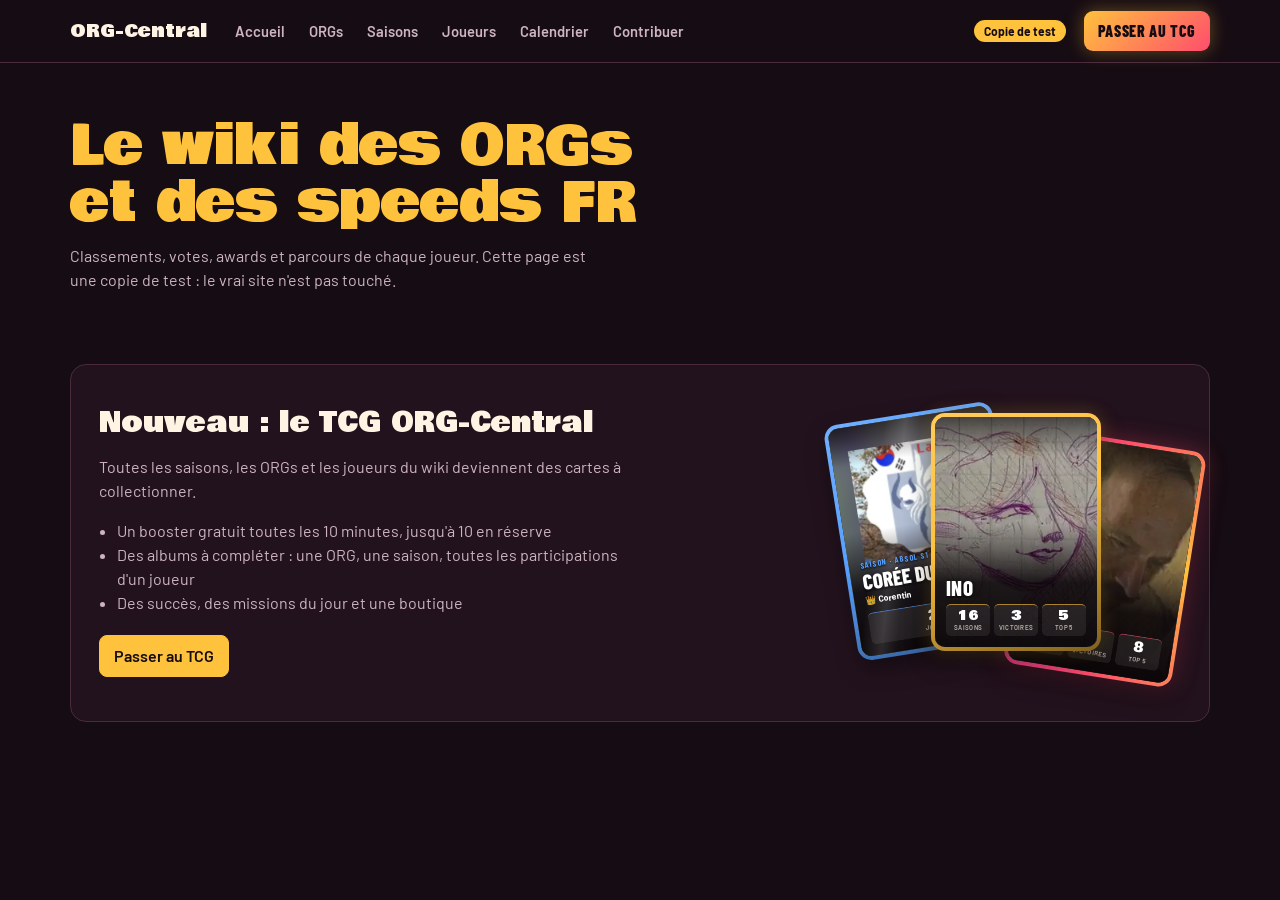
==== commit da12ef1f: "TCG : corrige une erreur de syntaxe du déploiement précédent Co-Authored-By: Claude Opus 5.5 <norepl" ====
--- a/tcg-files/index.html
+++ b/tcg-files/index.html
@@ -1545,7 +1545,7 @@
   if(baseOk()&&(r.sv||0)!==(BASE.sv||0)){ST=merge3(BASE,ST,r);setBase(r);adoptLocal();cloudQueue(true);return true;}
   if(!baseOk()&&(r.sv||0)>(ST.sv||0)){ST=JSON.parse(JSON.stringify(r));ST.uid=id;ST.cs=1;setBase(r);adoptLocal();return true;}
   setBase(r);if((ST.sv||0)>(r.sv||0))cloudQueue(true);return false;}
-function cloudQueue(now){if(!cloudOn()||!CLOUD_OK)return;clearTimeout(CLOUD_T);const wait=now?0:Math.max(5000,120000-(Date.now()-CLOUD_LAST)); // sauvegarde sur le compte toutes les 2 min (+ en quittant l'onglet et après chaque échange)CLOUD_T=setTimeout(cloudPush,wait);}
+function cloudQueue(now){if(!cloudOn()||!CLOUD_OK)return;clearTimeout(CLOUD_T);const wait=now?0:Math.max(5000,120000-(Date.now()-CLOUD_LAST)); /* sauvegarde sur le compte toutes les 2 min (+ en quittant l'onglet et après chaque échange) */CLOUD_T=setTimeout(cloudPush,wait);}
 async function cloudPush(tries){if(!cloudOn()||!CLOUD_OK)return;if(CLOUD_BUSY){CLOUD_PEND=true;return;}CLOUD_BUSY=true;CLOUD_LAST=Date.now();
   const me=MEID(),st=JSON.parse(JSON.stringify(ST));st.uid=me;st.cs=1;let ok=false;
   if(baseOk()&&(st.sv||0)===(BASE.sv||0)){CLOUD_BUSY=false;return;} // rien de neuf depuis la dernière sauvegarde
